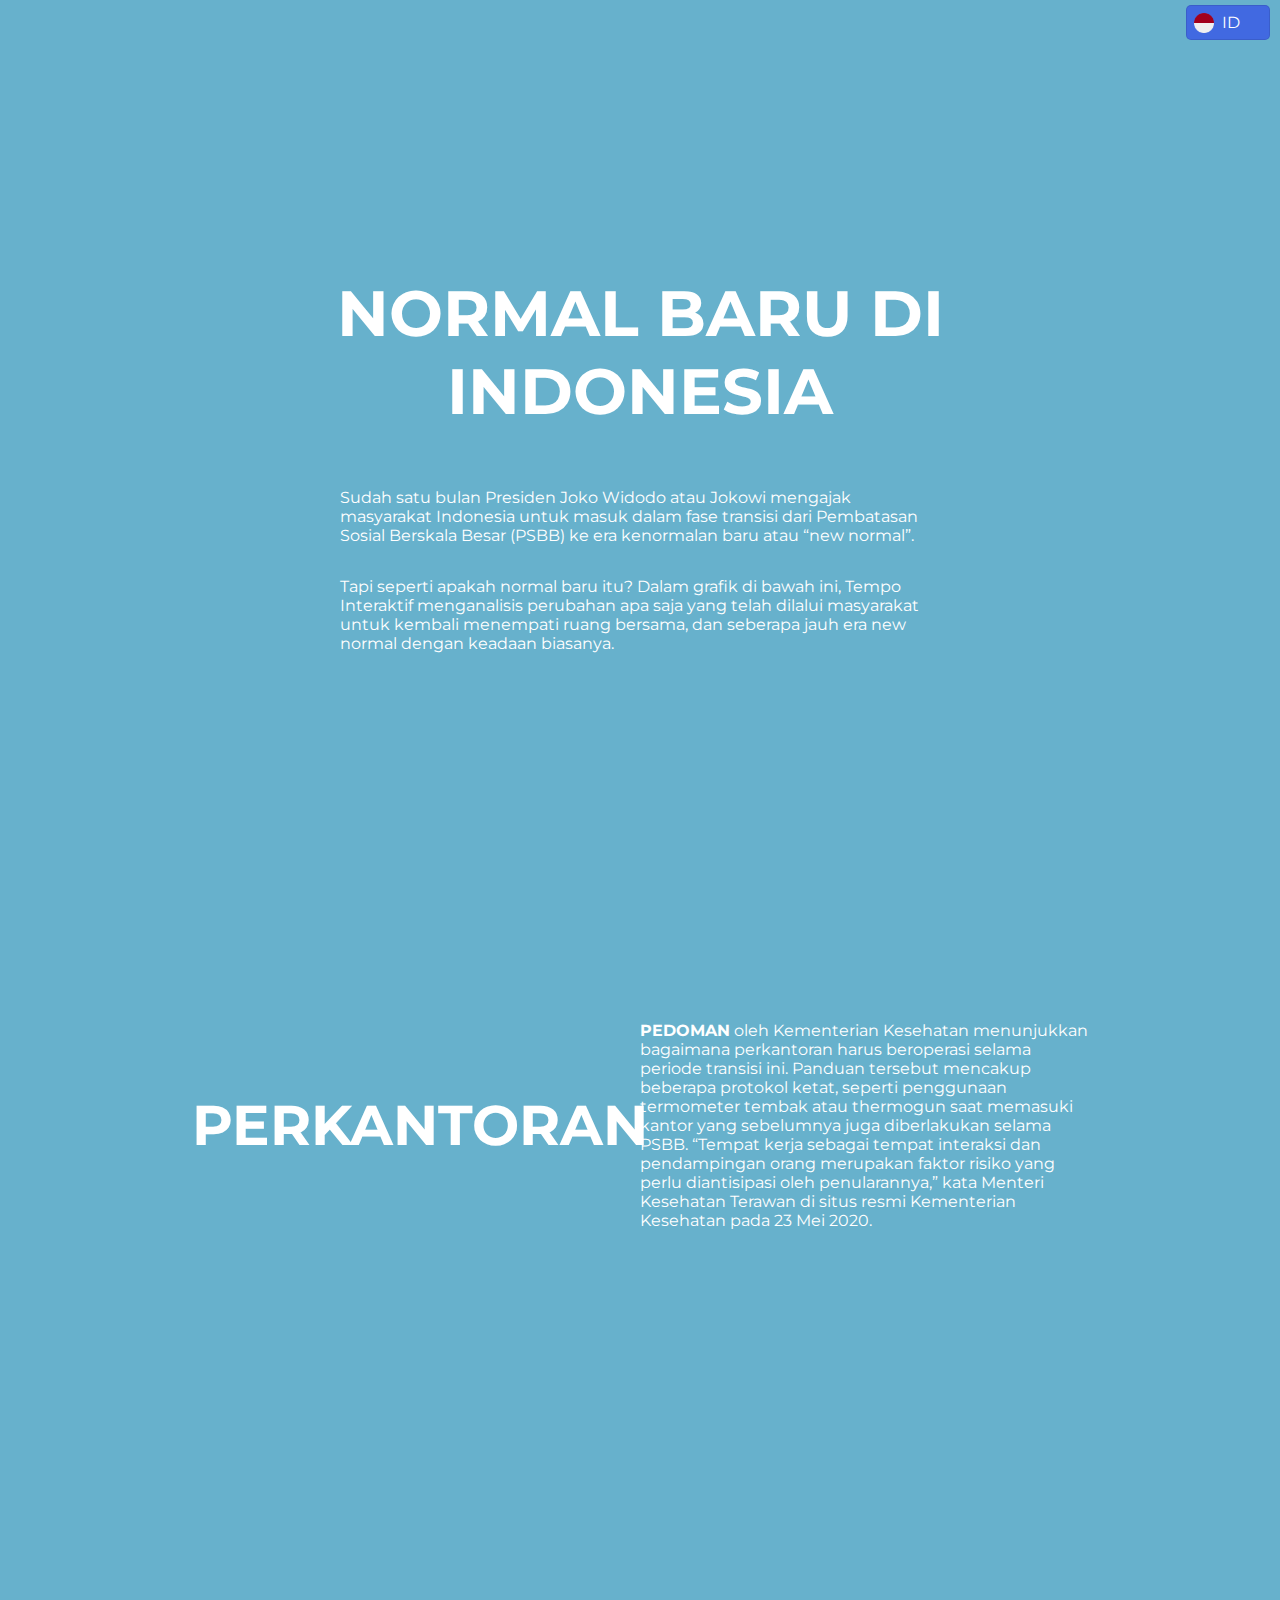
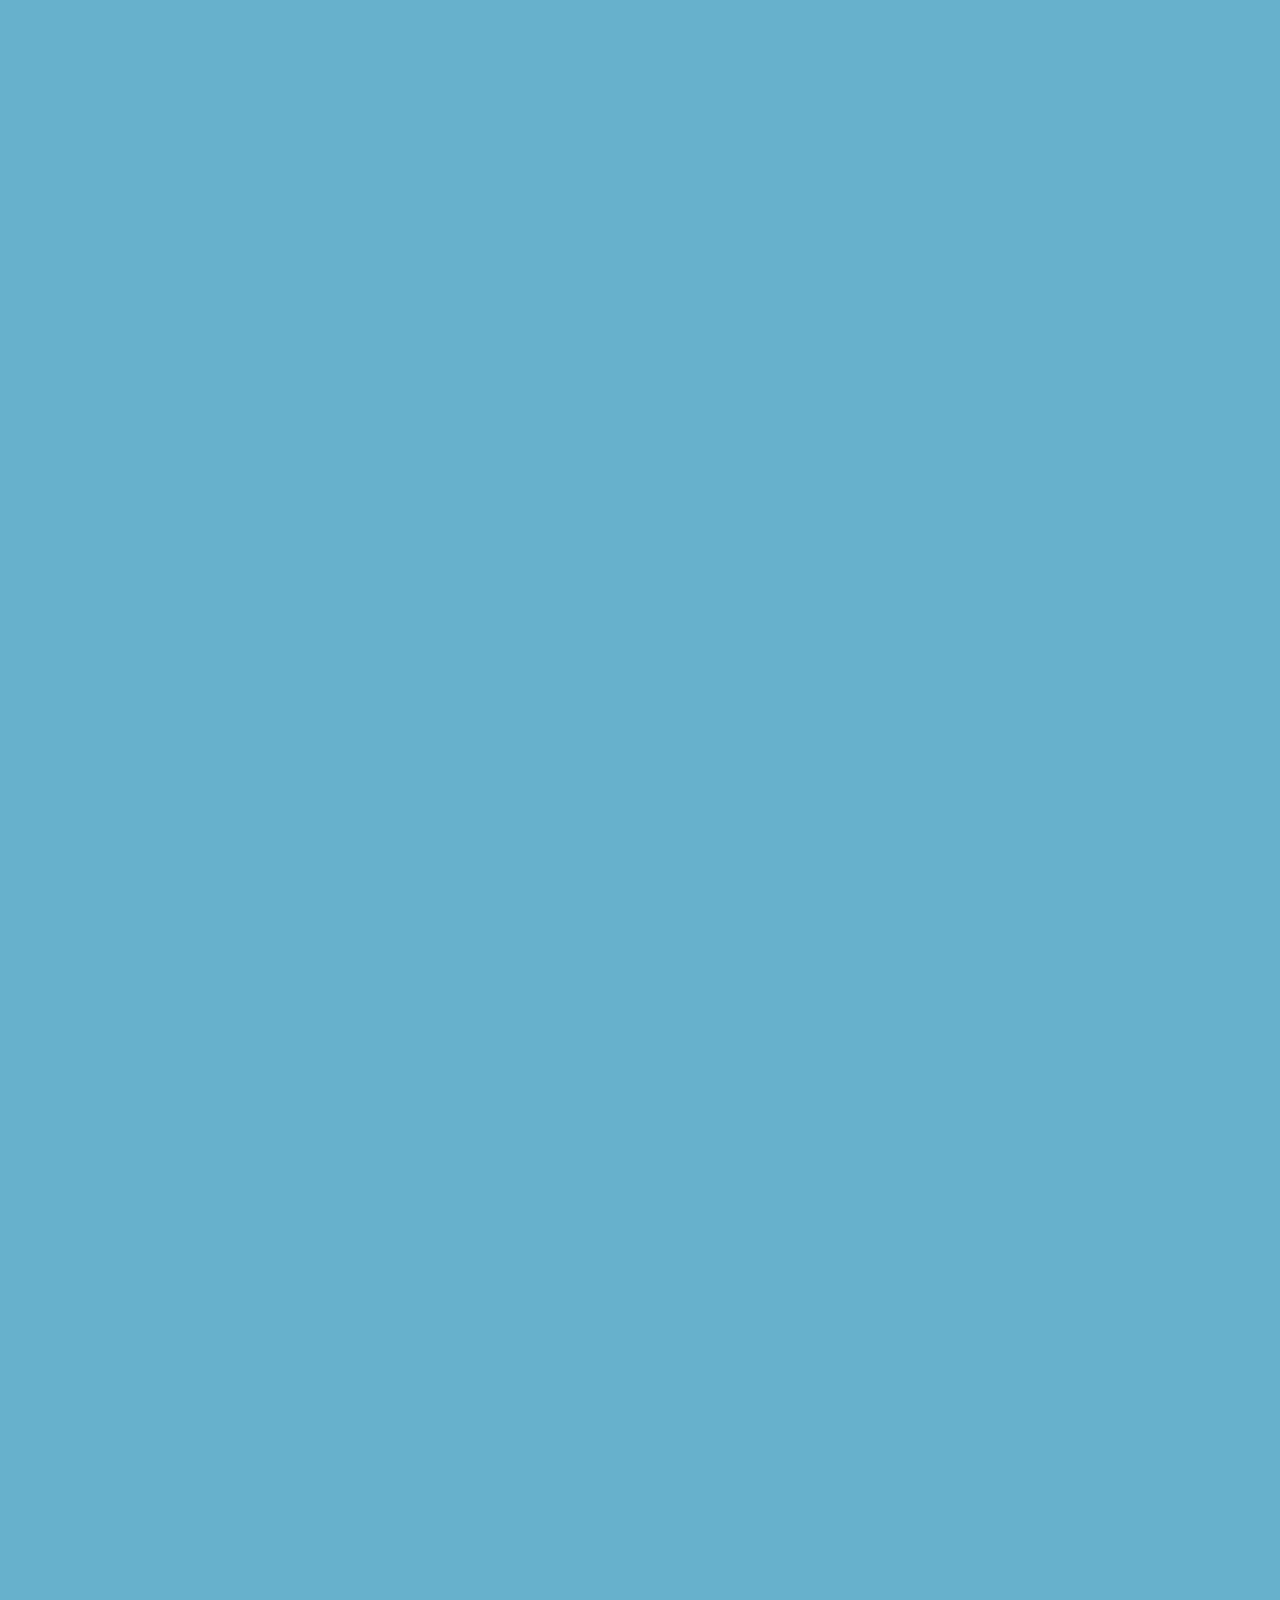
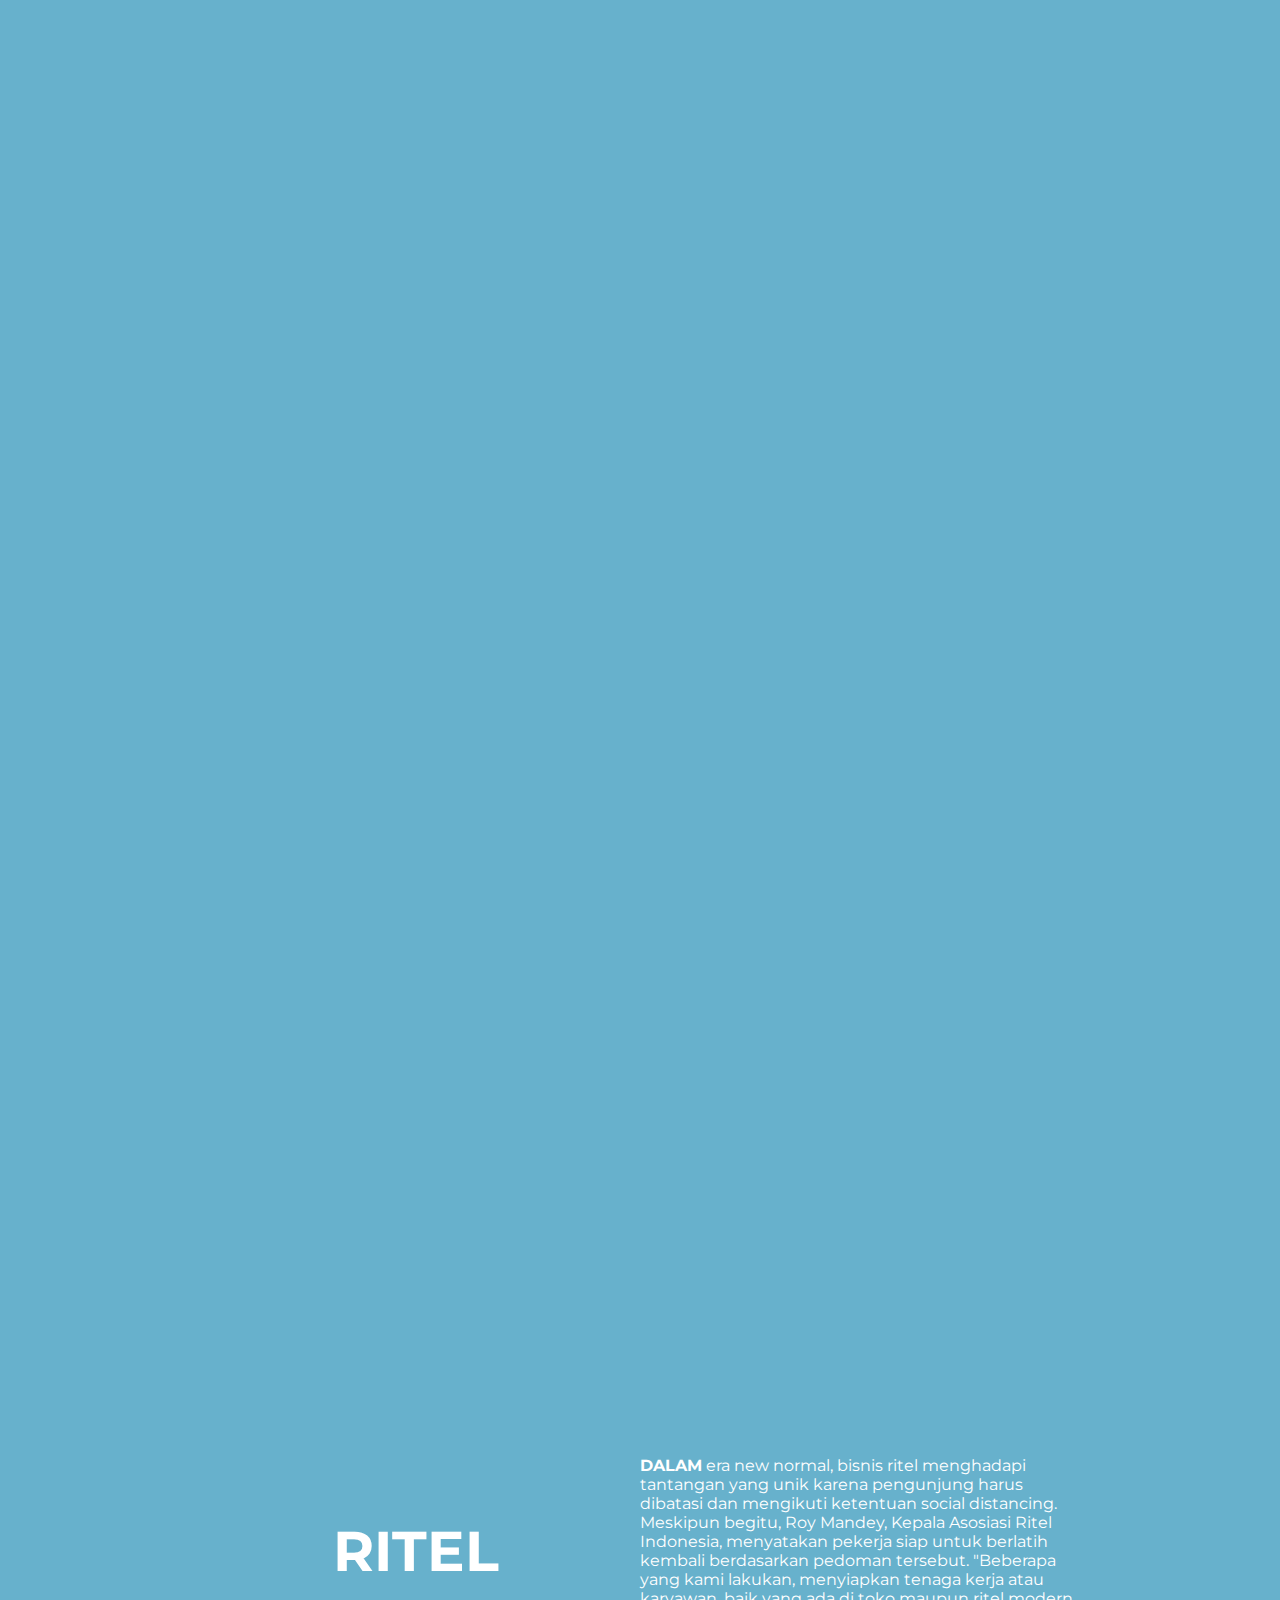
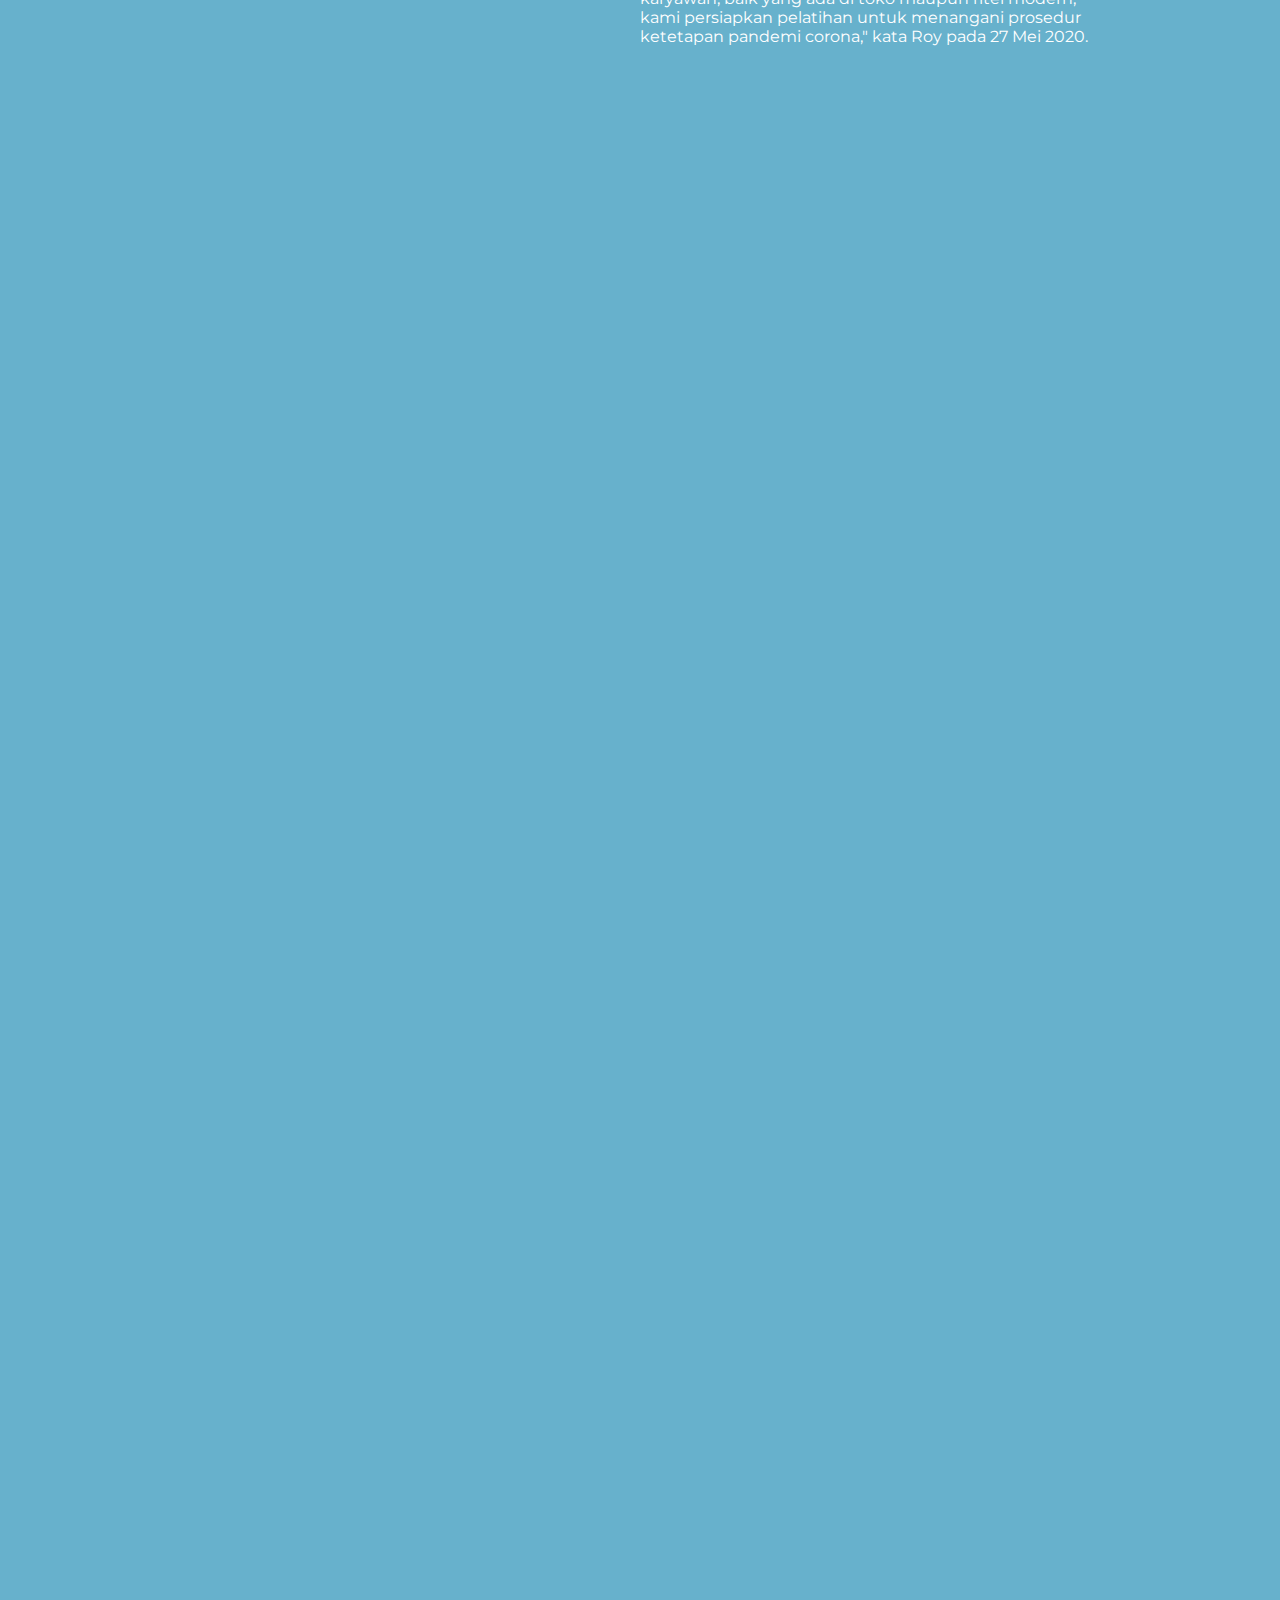
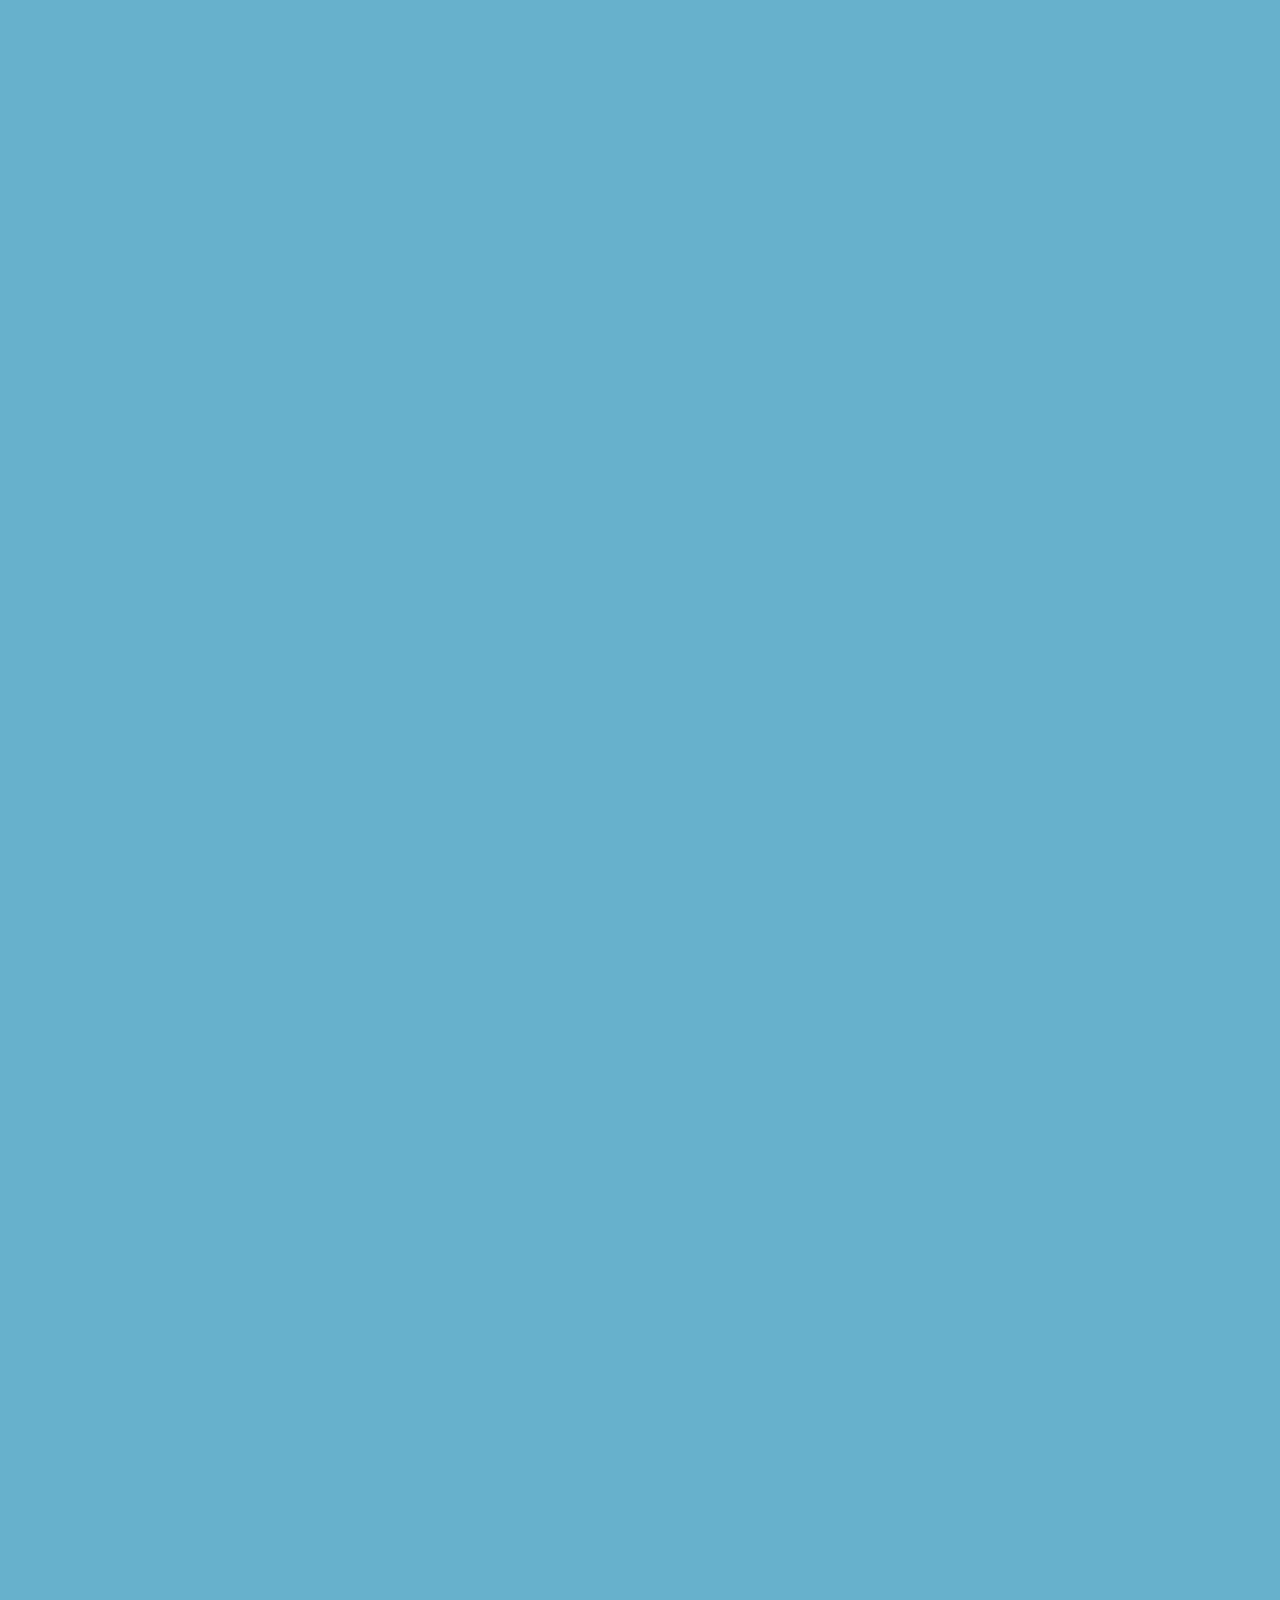
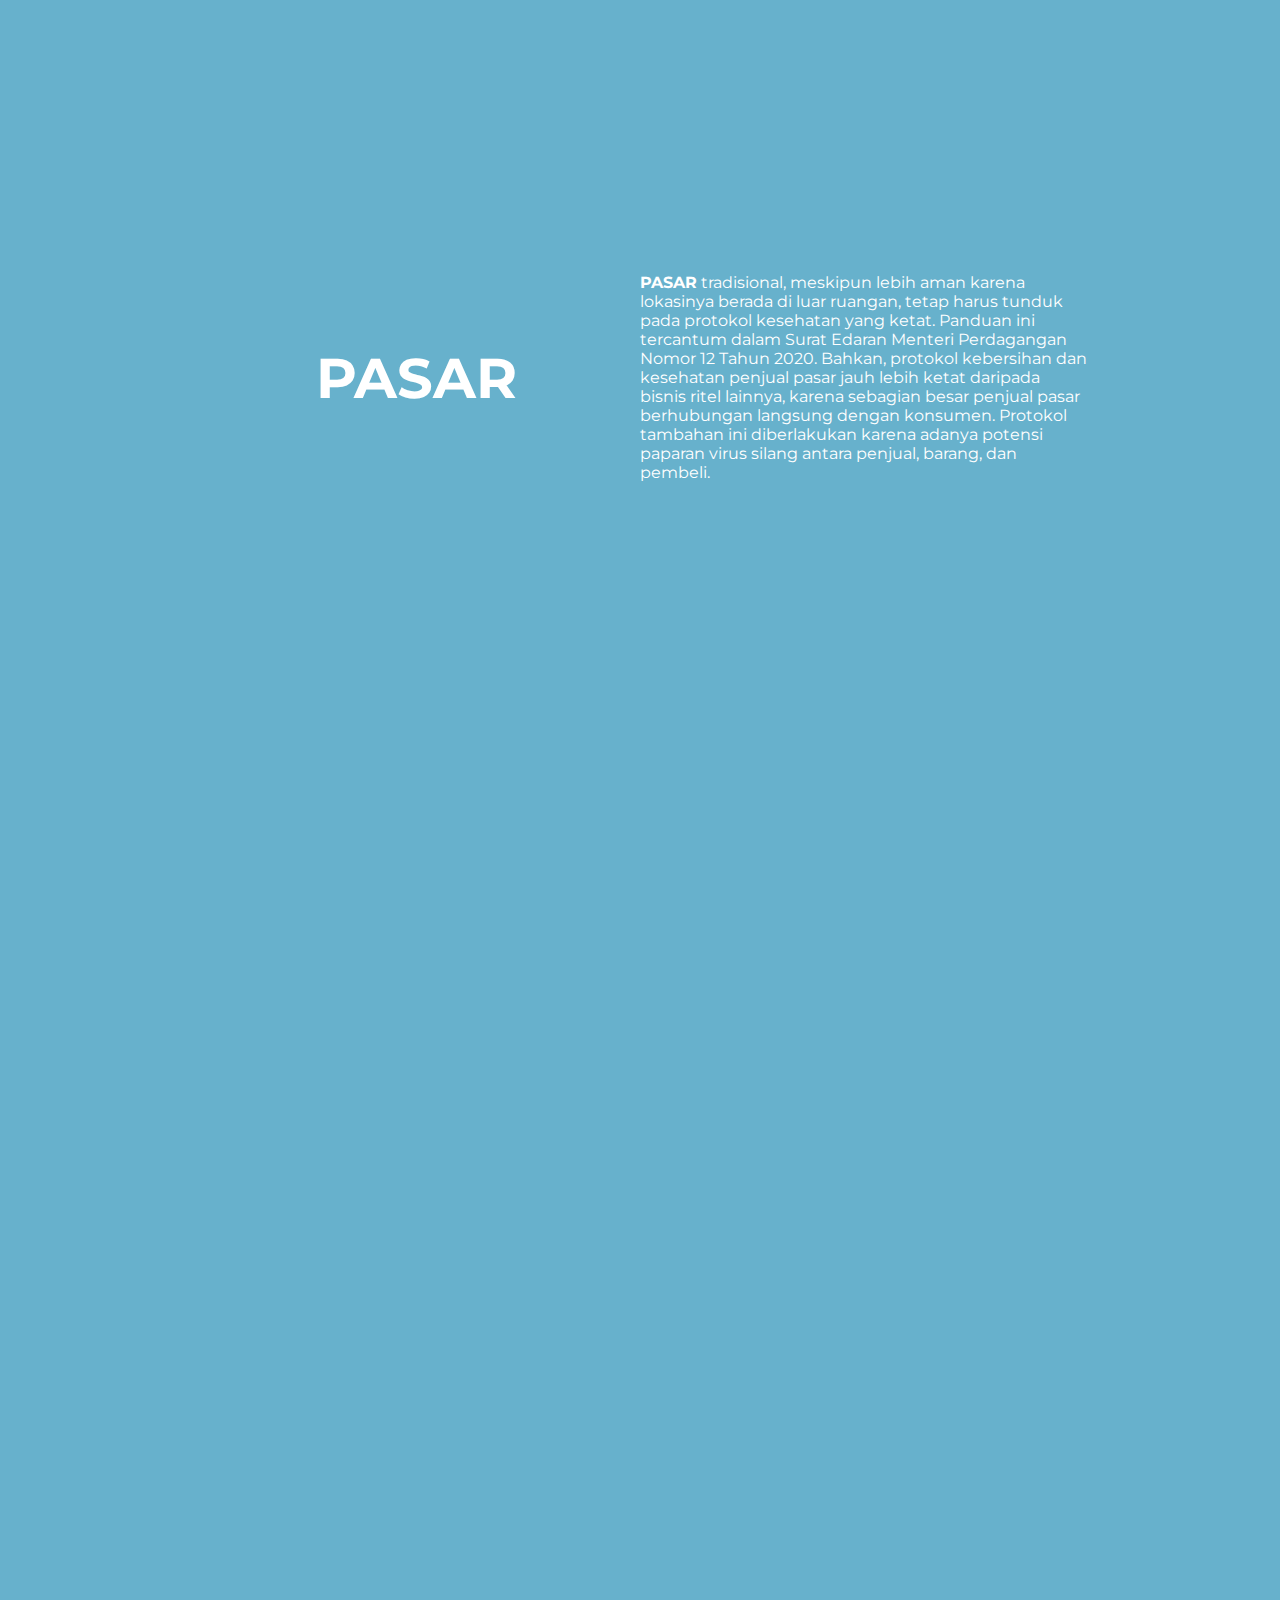
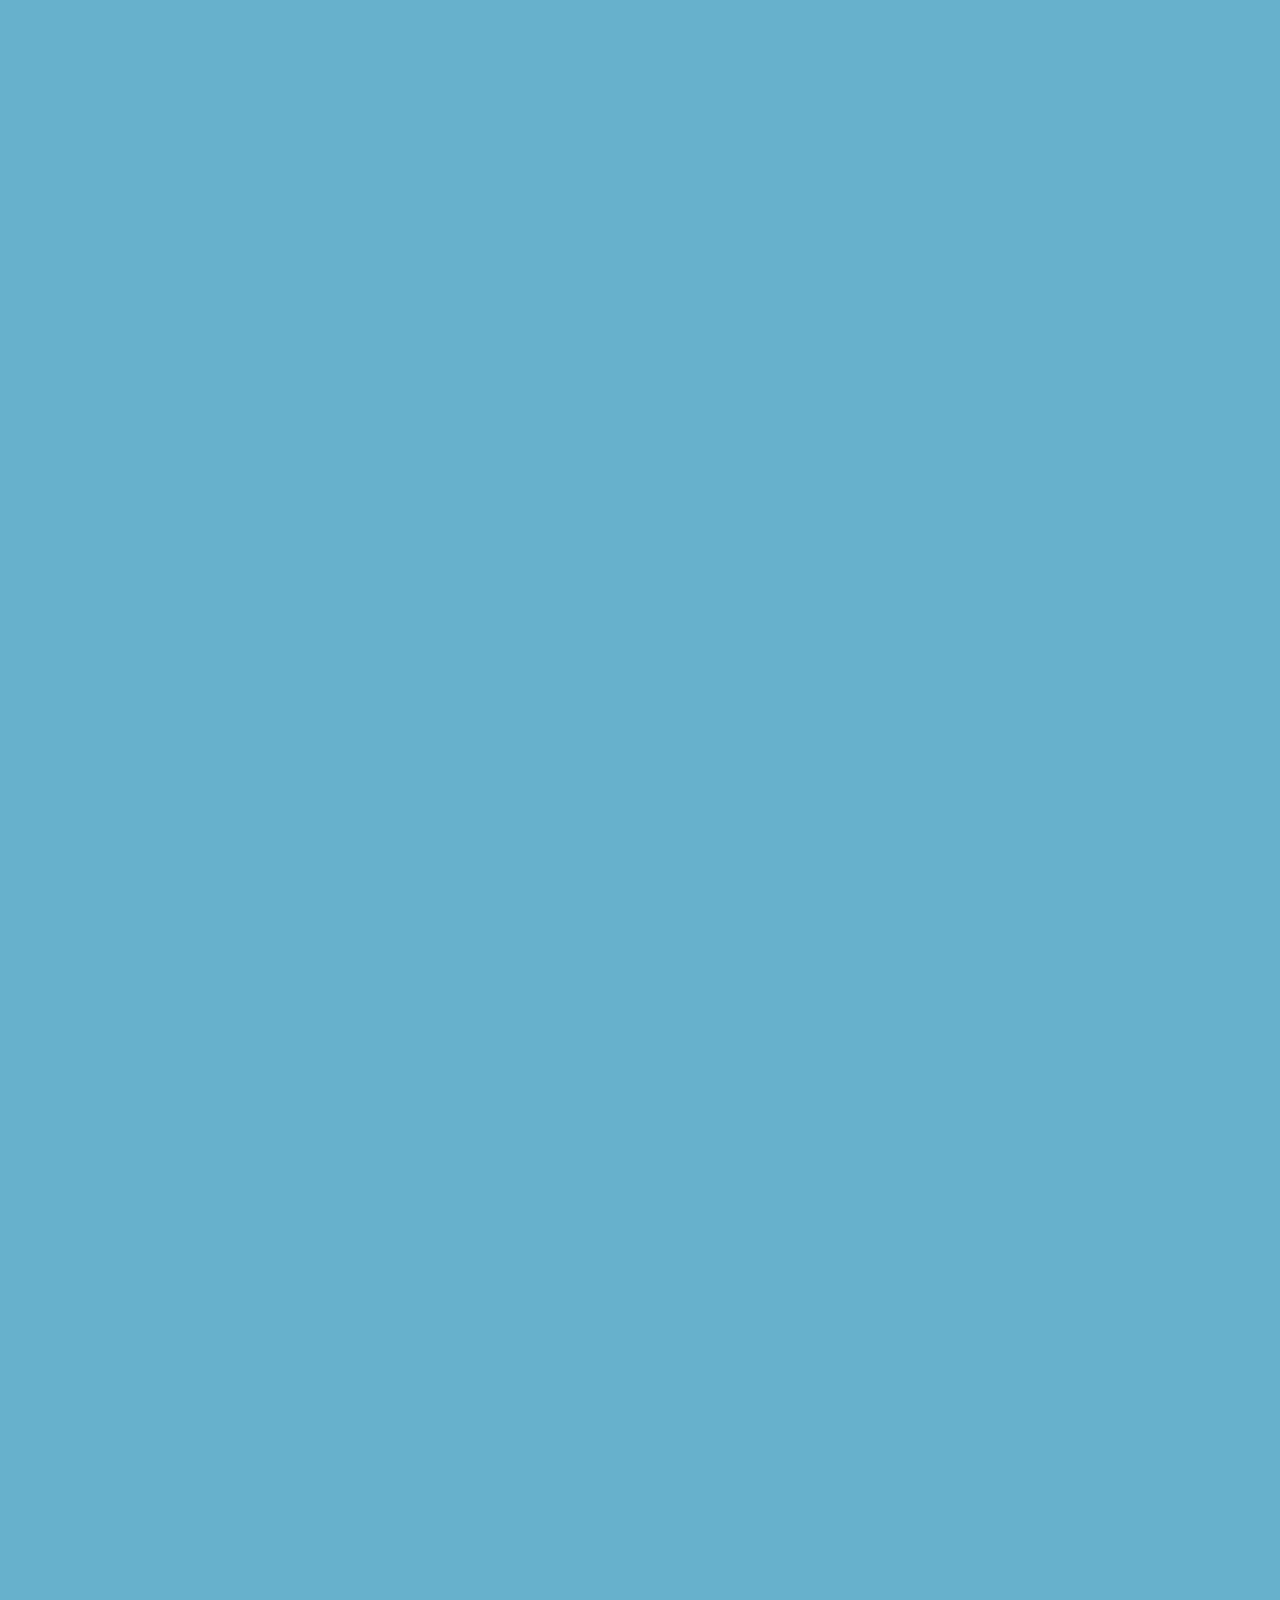
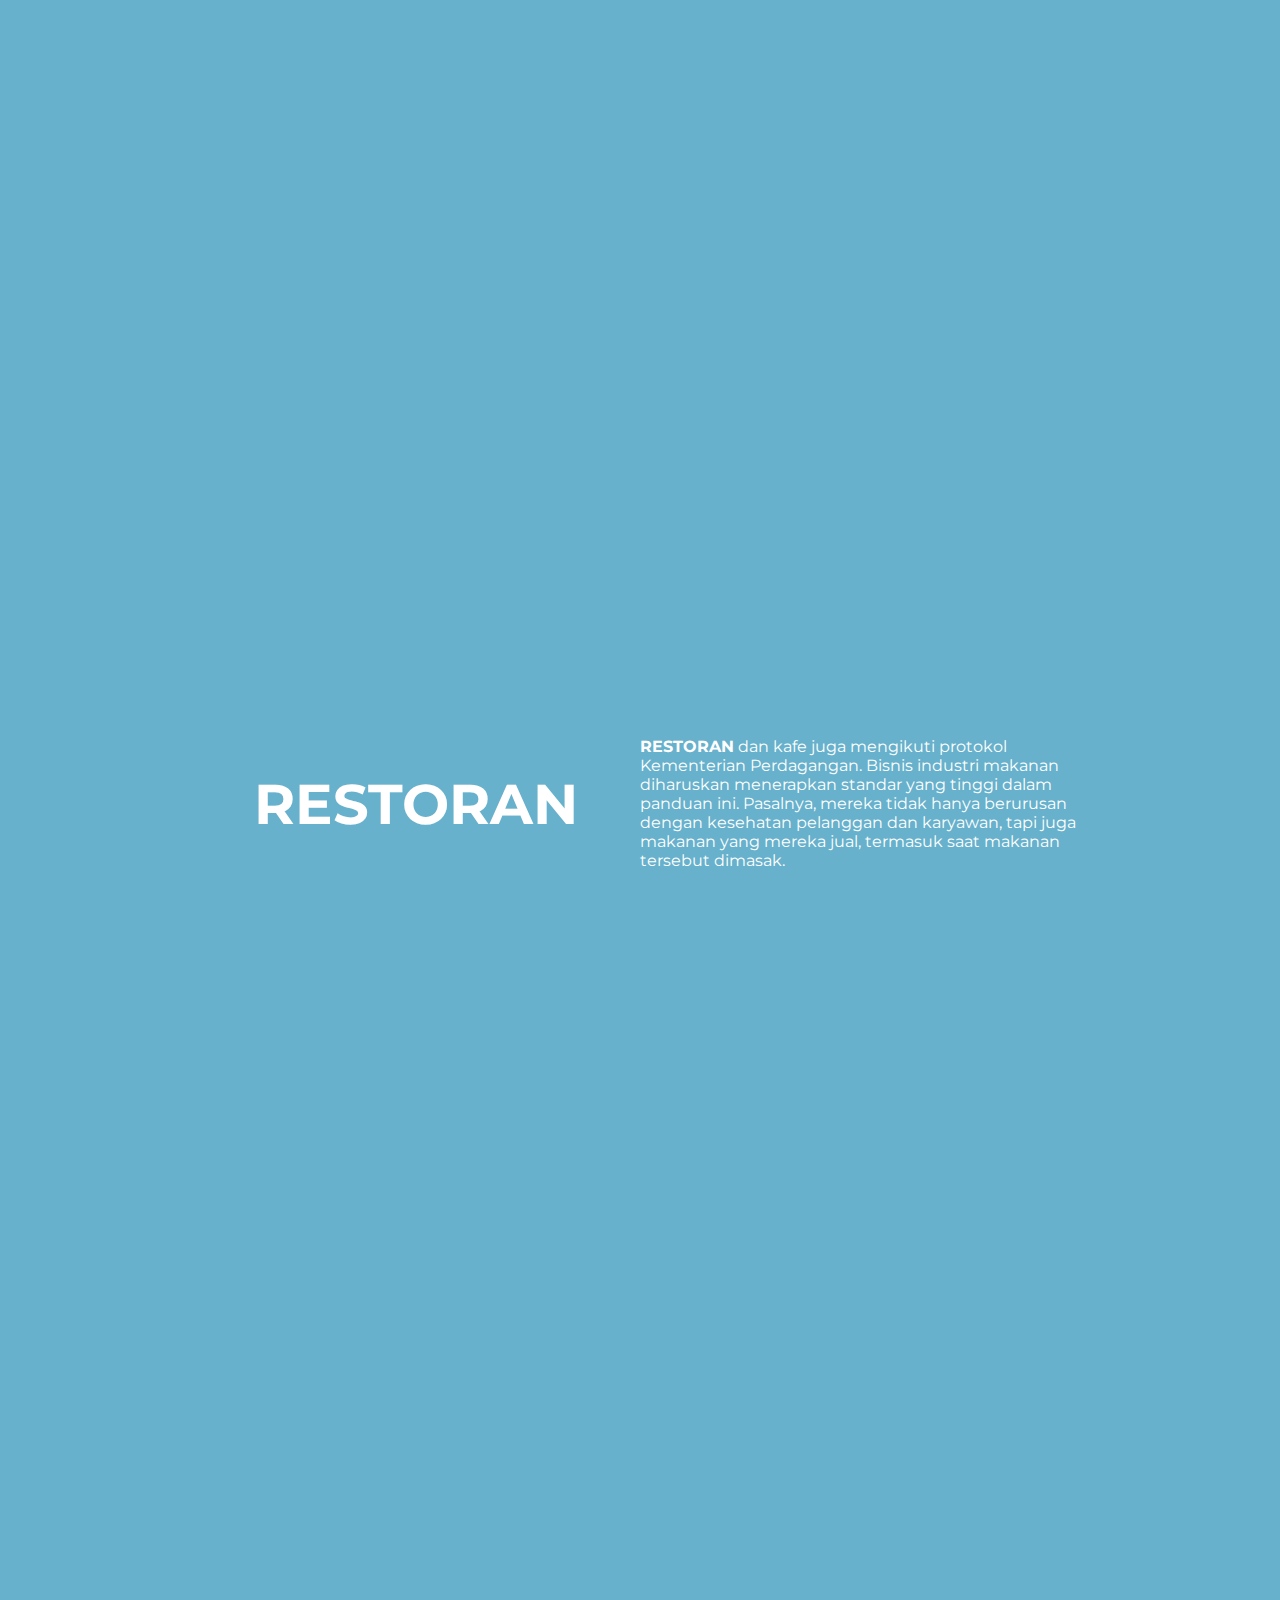
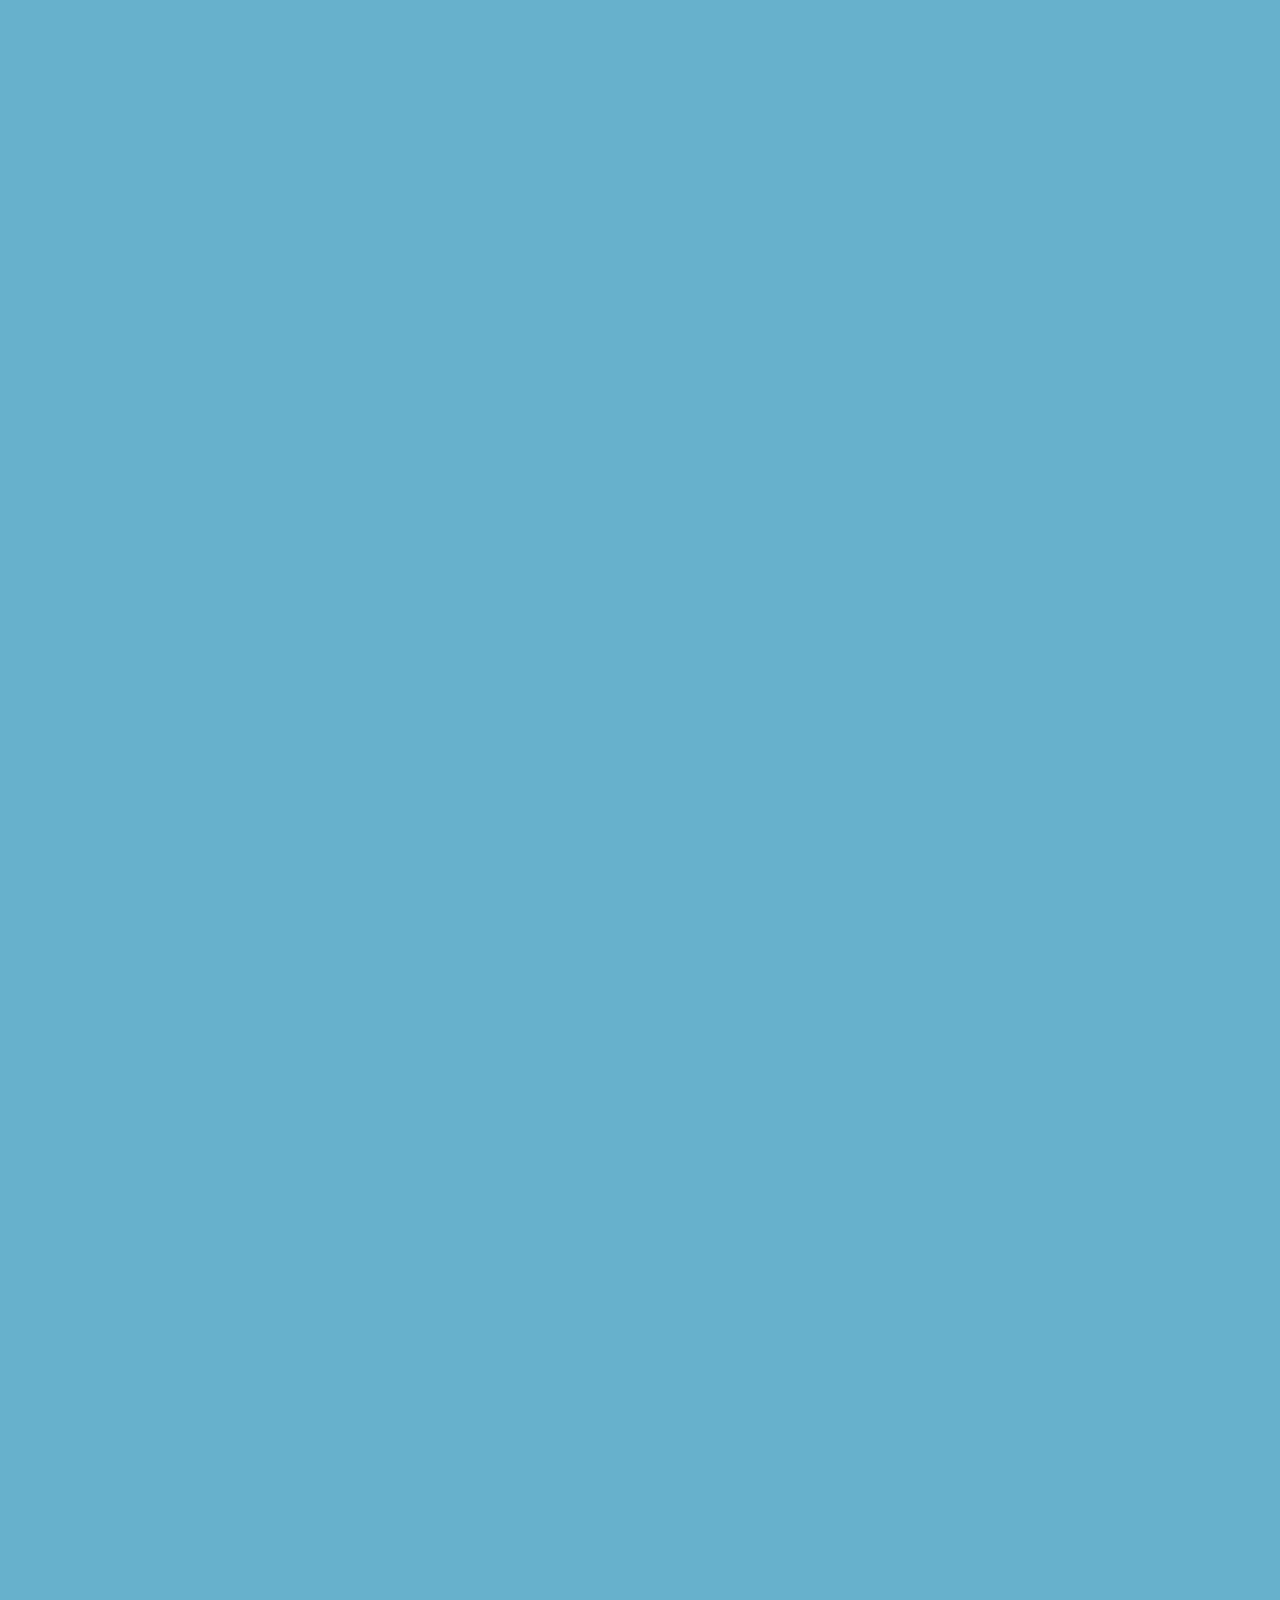
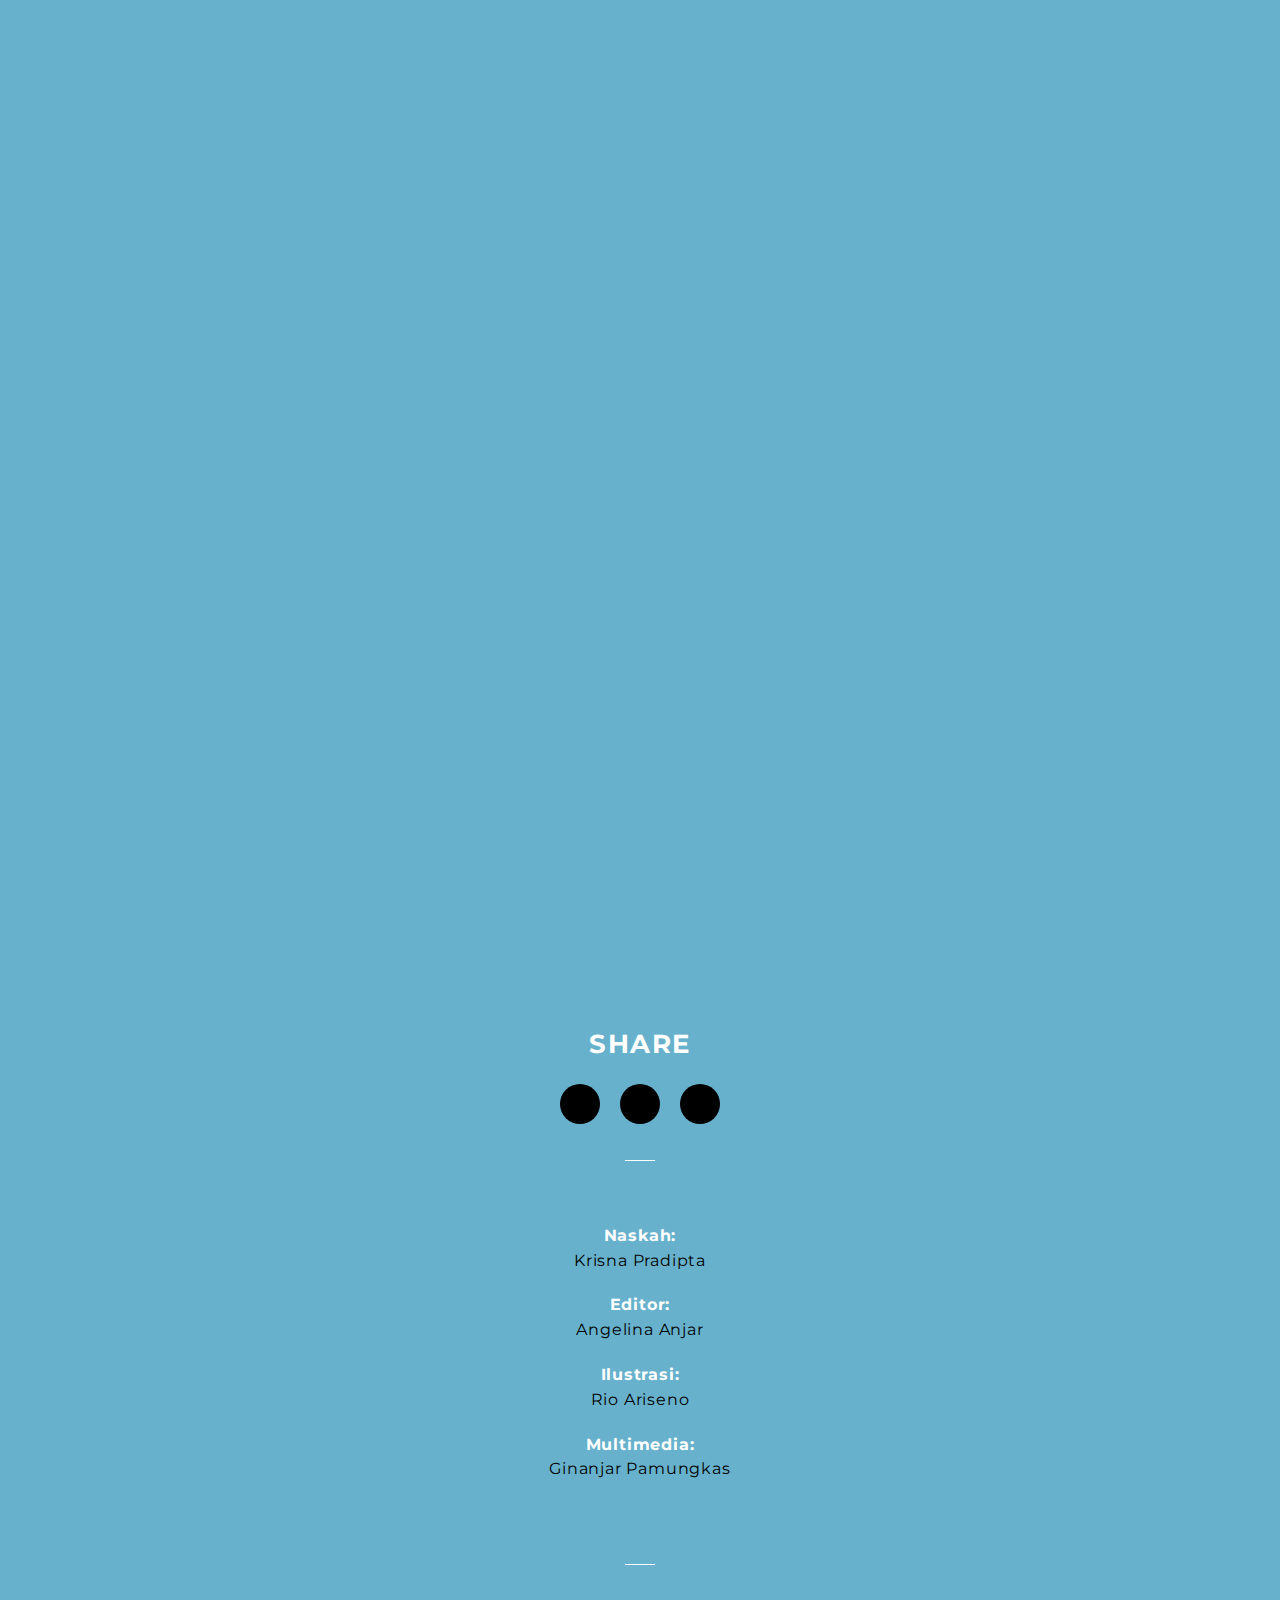
==== index.html @ 9ee1a6a3 "s" ====
<!DOCTYPE html>
<html lang="en">
<head>
    <meta charset="UTF-8">
    <meta name="viewport" content="width=device-width, initial-scale=1.0">
    <title>Perkantoran</title>
    <meta name="apple-mobile-web-app-capable" content="yes" />
    <meta name="apple-mobile-web-app-status-bar-style" content="black" />
    <meta name="language" content="id" />
    <meta name="title" content="Pedoman Periode Transisi"/>
    <meta name="description" content="Pedoman oleh Kementrian Kesehatan menunjukan bagaimana tempat penting harus beroperasi selama periode transisi ini. " />
    <meta http-equiv="pragma" content="no cache">
    <meta name="author" content="Tempo.co">
    <meta name="keywords" content="Corona, Virus Corona, coronavirus, COVID-19, penyakit jantung, penyakit liver, penyakit ginjal">
    <meta name="description" content="Pedoman Periode Transisi">
    <meta name="copyright" content="">
    <meta name="coverage" content="WorldWide">
    <meta name="creation date" content="2020-06-02">
    <meta name="rating" content="General">
    <meta name="robots" content="follow">
    <meta prperty="og:title" content="Pedoman Periode Transisi"/>
    <meta property="og:description" content="Pedoman oleh Kementrian Kesehatan menunjukan bagaimana tempat penting harus beroperasi selama periode transisi ini. " />
    <meta property="og:image" content="assets/images/thumbnail.png">
    <meta name="twitter:card" content="summary_large_image" />
    <meta name="twitter:title" content="Pedoman Periode Transisi" />
    <meta name="twitter:description" content="Pedoman oleh Kementrian Kesehatan menunjukan bagaimana tempat penting harus beroperasi selama periode transisi ini. " />
    <meta name="twitter:image:src" content="assets/images/thumbnail.png">
    <meta name="twitter:image:width" content="650" />
    <meta name="twitter:image:height" content="433" />
    <link rel="stylesheet" href="https://ginanjarpamungkas.github.io/font-awesome/font-awesome.css">
    <link rel="shortcut icon" href="favicon.ico" type="image/x-icon" >
    <link href="https://fonts.googleapis.com/css?family=Montserrat:100,200,300,400,500,600,700,800,900&display=swap" rel="stylesheet">
    <link rel="stylesheet" href="assets/css/main.css">
</head>
<body>
    <div class="main" id="top">
        <div class="intro">
            <h1>NORMAL BARU DI INDONESIA</h1>
            <p>Sudah satu bulan Presiden Joko Widodo atau Jokowi mengajak masyarakat Indonesia untuk masuk dalam fase transisi dari Pembatasan Sosial Berskala Besar (PSBB) ke era kenormalan baru atau “new normal”.</p>
            <p>Tapi seperti apakah normal baru itu? Dalam grafik di bawah ini, Tempo Interaktif menganalisis perubahan apa saja yang telah dilalui masyarakat untuk kembali menempati ruang bersama, dan seberapa jauh era new normal dengan keadaan biasanya.</p>
        </div>
        <div class="header" id="perkantoran">
            <h1>PERKANTORAN</h1>
            <p><b>PEDOMAN</b> oleh Kementerian Kesehatan menunjukkan bagaimana perkantoran harus beroperasi selama periode transisi ini. Panduan tersebut mencakup beberapa protokol ketat, seperti penggunaan termometer tembak atau thermogun saat memasuki kantor yang sebelumnya juga diberlakukan selama PSBB. “Tempat kerja sebagai tempat interaksi dan pendampingan orang merupakan faktor risiko yang perlu diantisipasi oleh penularannya,” kata Menteri Kesehatan Terawan di situs resmi Kementerian Kesehatan pada 23 Mei 2020.</p>
        </div>
        <div class="content">
            <div class="content-inner" id="kantor1">
                <div class="content-right hide" id="descRightKantor1">
                    <h3>AKSES</h3>
                    <p><b>Thermogun</b> harus digunakan di pintu masuk kantor untuk mendeteksi suhu tubuh karyawan sebelum berkontak dengan karyawan lain.</p>
                </div>
                <img class="hide img-right" id="imageKantor1" src="assets/images/kantor-1.png" alt="">
            </div>
            <div class="content-inner" id="kantor2">
                <div class="content-left hide" id="descLeftKantor2">
                    <h3>PEKERJA</h3>
                    <p><b>Kantor</b> harus meminimalisir jumlah pekerja dalam satu bangunan. Beberapa provinsi, seperti DKI Jakarta, hanya mengizinkan maksimal 50 persen karyawan yang masuk kantor secara fisik.</p>
                </div>
                <img class="hide" id="imageKantor2" src="assets/images/kantor-2.png" alt="">
            </div>
            <div class="content-inner" id="kantor3">
                <div class="content-right hide" id="descRightKantor3">
                    <h3>ALAT HIGIENIS</h3>
                    <p><b>Antiseptik</b> standar seperti sabun cuci tangan atau hand-sanitizer harus dipasang di lingkungan kantor.</p>
                </div>
                <img class="hide img-right" id="imageKantor3" src="assets/images/kantor-3.png" alt="">
            </div>
            <div class="content-inner" id="kantor4">
                <div class="content-left hide" id="descLeftKantor4">
                    <h3>RAPAT</h3>
                    <p><b>Rapat</b> harus diadakan secara virtual. Rapat yang diadakan secara tatap muka hanya boleh diikuti kurang dari 10 orang dan mengikuti ketentuan jaga jarak atau social distancing.</p>
                </div>
                <img class="hide" id="imageKantor4" src="assets/images/kantor-4.png" alt="">
            </div>
            <div class="content-inner" id="kantor5">
                <div class="content-right hide" id="descRightKantor5">
                    <h3>LIFT</h3>
                    <p><b>Lift</b> di kantor harus dibatasi kapasitasnya untuk menghindari kepadatan. Panduan khusus di lantai juga mesti disiapkan agar karyawan mengikuti protokol social distancing.</p>
                </div>
                <img class="hide img-right" id="imageKantor5" src="assets/images/kantor-5.png" alt="">
            </div>
        </div>
        <div class="header" id="ritel">
            <h1>RITEL</h1>
            <p><b>DALAM</b> era new normal, bisnis ritel menghadapi tantangan yang unik karena pengunjung harus dibatasi dan mengikuti ketentuan social distancing. Meskipun begitu, Roy Mandey, Kepala Asosiasi Ritel Indonesia, menyatakan pekerja siap untuk berlatih kembali berdasarkan pedoman tersebut. "Beberapa yang kami lakukan, menyiapkan tenaga kerja atau karyawan, baik yang ada di toko maupun ritel modern, kami persiapkan pelatihan untuk menangani prosedur ketetapan pandemi corona," kata Roy pada 27 Mei 2020.</p>
        </div>
        <div class="content">
            <div class="content-inner" id="ritel1">
                <div class="content-right hide" id="descRightRitel1">
                    <h3>AKSES</h3>
                    <p><b>Semua</b> akses ke mal dimulai dengan pengecekan suhu tubuh dengan thermogun. Pintu masuk juga harus dipisahkan dengan pintu keluar.</p>
                </div>
                <img class="hide img-right" id="imageRitel1" src="assets/images/ritel-1.png" alt="">
            </div>
            <div class="content-inner" id="ritel2">
                <div class="content-left hide" id="descLeftRitel2">
                    <h3>PELANGGAN</h3>
                    <p><b>Mal</b>Mal hanya diizinkan untuk menerima pengunjung sebanyak 35 persen dari kapasitas maksimum saat jam operasional.</p>
                </div>
                <img class="hide" id="imageRitel2" src="assets/images/ritel-2.png" alt="">
            </div>
            <div class="content-inner" id="ritel3">
                <div class="content-right hide" id="descRightRitel3">
                    <h3>TANDA JAGA JARAK</h3>
                    <p><b>Beberapa</b> titik kerumunan, seperti eskalator dan lift, diberi tanda untuk jaga jarak sesuai protokol social distancing. Beberapa mal bahkan menggunakan tombol-tombol tanpa kontak untuk menghindari kontak fisik dalam mengakses lift.</p>
                </div>
                <img class="hide img-right" id="imageRitel3" src="assets/images/ritel-3.png" alt="">
            </div>
            <div class="content-inner" id="ritel4">
                <div class="content-left hide" id="descLeftRitel4">
                    <h3>PEMBAYARAN</h3>
                    <p><b>Penyewa</b> mal didorong mengedepankan pembayaran secara cashless atau contactless daripada uang tunai.</p>
                </div>
                <img class="hide" id="imageRitel4" src="assets/images/ritel-4.png" alt="">
            </div>
            <div class="content-inner" id="ritel5">
                <div class="content-right hide" id="descRightRitel5">
                    <h3>PEMBERSIHAN</h3>
                    <p><b>Mal</b> diwajibkan melakukan desinfeksi rutin ke seluruh area mal.</p>
                </div>
                <img class="hide img-right" id="imageRitel5" src="assets/images/ritel-5.png" alt="">
            </div>
        </div>
        <div class="header" id="pasar">
            <h1>PASAR</h1>
            <p><b>PASAR</b> tradisional, meskipun lebih aman karena lokasinya berada di luar ruangan, tetap harus tunduk pada protokol kesehatan yang ketat. Panduan ini tercantum dalam Surat Edaran Menteri Perdagangan Nomor 12 Tahun 2020. Bahkan, protokol kebersihan dan kesehatan penjual pasar jauh lebih ketat daripada bisnis ritel lainnya, karena sebagian besar penjual pasar berhubungan langsung dengan konsumen. Protokol tambahan ini diberlakukan karena adanya potensi paparan virus silang antara penjual, barang, dan pembeli.</p>
        </div>
        <div class="content">
            <div class="content-inner" id="pasar1">
                <div class="content-right hide" id="descRightPasar1">
                    <h3>AKSES</h3>
                    <p><b>Sebelum</b> pasar dibuka, semua penjual diperiksa suhu tubuhnya dengan thermogun. Konsumen yang mengalami demam atau menunjukkan tanda-tanda penyakit akan ditolak untuk masuk.</p>
                </div>
                <img class="hide img-right" id="imagePasar1" src="assets/images/pasar-1.png" alt="">
            </div>
            <div class="content-inner" id="pasar2">
                <div class="content-left hide" id="descLeftPasar2">
                    <h3>KESEHATAN PEDAGANG</h3>
                    <p><b>Manajemen</b> pasar memastikan pedagang dalam keadaan sehat. Rapid test dan tes polymerase chain reaction (PCR) harus diberikan oleh pemerintah provinsi kepada pedagang secara reguler. Pedagang juga mengenakan alat pelindung seperti faceshield, masker, dan sarung tangan saat bekerja.</p>
                </div>
                <img class="hide" id="imagePasar2" src="assets/images/pasar-2.png" alt="">
            </div>
            <div class="content-inner" id="pasar3">
                <div class="content-right hide" id="descRightPasar3">
                    <h3>JAGA JARAK</h3>
                    <p><b>Pedagang</b> menjaga jarak satu sama lain minimal 2 meter. Untuk mencegah kepadatan pasar, pedagang juga mesti datang secara bergiliran.</p>
                </div>
                <img class="hide img-right" id="imagePasar3" src="assets/images/pasar-3.png" alt="">
            </div>
            <div class="content-inner" id="pasar4">
                <div class="content-left hide" id="descLeftPasar4">
                    <h3>KONSUMEN</h3>
                    <p><b>Pasar</b> hanya diperbolehkan untuk menerima pengunjung sebanyak 30 persen dari kapasitas maksimum saat jam operasional. Kerumunan di dalam pasar juga harus dihindari, khususnya di pintu masuk dan keluar.</p>
                </div>
                <img class="hide" id="imagePasar4" src="assets/images/pasar-4.png" alt="">
            </div>
            <div class="content-inner" id="pasar5">
                <div class="content-right hide" id="descRightPasar5">
                    <h3>KEBERSIHAN</h3>
                    <p><b>Kebersihan</b> pasar diterapkan dengan standar yang jauh lebih tinggi daripada sebelumnya. Manajemen pasar didorong untuk membuat penjual lebih memperhatikan pengelolaan limbah mereka, di samping ruang publik lainnya di dalam pasar.</p>
                </div>
                <img class="hide img-right" id="imagePasar5" src="assets/images/pasar-5.png" alt="">
            </div>
        </div>
        <div class="header" id="restoran">
            <h1>RESTORAN</h1>
            <p><b>RESTORAN</b> dan kafe juga mengikuti protokol Kementerian Perdagangan. Bisnis industri makanan diharuskan menerapkan standar yang tinggi dalam panduan ini. Pasalnya, mereka tidak hanya berurusan dengan kesehatan pelanggan dan karyawan, tapi juga makanan yang mereka jual, termasuk saat makanan tersebut dimasak.</p>
        </div>
        <div class="content">
            <div class="content-inner" id="restoran2">
                <div class="content-left hide" id="descLeftRestoran2">
                    <h3>STAF</h3>
                    <p><b>Staf </b>restoran menjalani rapid test dan tes PCR secara bergilir. Tes-tes ini diberikan oleh manajemen restoran sebelum restoran dibuka. Staf juga mengenakan alat pelindung seperti face shield, masker, dan sarung tangan saat bekerja.</p>
                </div>
                <img class="hide" id="imageRestoran2" src="assets/images/restoran-2.png" alt="">
            </div>
            <div class="content-inner" id="restoran3">
                <div class="content-right hide" id="descRightRestoran3">
                    <h3>UNTUK DIBAWA PULANG</h3>
                    <p><b>Makanan</b> yang dipesan untuk dibawa pulang disertai dengan informasi mengenai suhu tubuh serta nama karyawan yang memasak makanan tersebut. Informasi ini digunakan untuk penelusuran kontak atau contact tracing jika konsumen terjangkit Covid-19 dari karyawan tersebut.</p>
                </div>
                <img class="hide img-right" id="imageRestoran3" src="assets/images/restoran-3.png" alt="">
            </div>
            <div class="content-inner" id="restoran4">
                <div class="content-left hide" id="descLeftRestoran4">
                    <h3>MAKAN DI TEMPAT</h3>
                    <p><b>Makan</b> di restoran diperbolehkan dengan jumlah pengunjung maksimal 50 persen dari kapasitas dengan jarak antar meja sejauh 1,5 meter. Pengunjung juga mesti menggunakan masker. Beberapa restoran dengan kapasitas meja terbatas bahkan menambahkan kaca untuk memisahkan pelanggan satu dengan yang lainnya.</p>
                </div>
                <img class="hide" id="imageRestoran4" src="assets/images/restoran-4.png" alt="">
            </div>
            <div class="content-inner" id="restoran5">
                <div class="content-right hide" id="descRightRestoran5">
                    <h3>MENU</h3>
                    <p><b>Beberapa</b> restoran menggunakan menu digital yang bisa diunduh ke ponsel pelanggan ketika memesan untuk mengurangi penggunaan menu fisik.</p>
                </div>
                <img class="hide img-right" id="imageRestoran5" src="assets/images/restoran-5.png" alt="">
            </div>
            <div class="content-inner" id="restoran6">
                <div class="content-left hide" id="descLeftRestoran6">
                    <h3>PEMBAYARAN</h3>
                    <p><b>Jarak</b> bagi pelanggan untuk melakukan pembayaran di kasir minimal 1,5 meter. Pembayaran juga dilakukan tanpa kontak, seperti menggunakan kartu debit, kartu kredit, atau dompet elektronik.</p>
                </div>
                <img class="hide" id="imageRestoran6" src="assets/images/restoran-6.png" alt="">
            </div>
        </div>
    </div>
    <footer id="end">
        <section class="social-media">
            <div class="container">
                <h4>Share</h4>
                <ul class="flat" id="footer">
                    <li class="facebook">
                        <a class="bullet" target="_blank" href="http://www.facebook.com/sharer/sharer.php?u=https://tempo.co">
                            <i class="fa fa-facebook"></i>
                        </a>
                    </li>
                    <li class="twitter">
                        <a class="bullet" target="_blank" href="https://twitter.com/intent/tweet?text=Tempo.co - Berita Terbaru&amp;url=https://tempo.co">
                            <i class="fa fa-twitter"></i>
                        </a>
                    </li>
                    <li class="whatsapp">
                        <a class="bullet" target="_blank" href="whatsapp://send?text=Tempo.co - Berita Terbaru https://tempo.co" data-action="share/whatsapp/share">
                            <i class="fa fa-whatsapp"></i>
                        </a>
                    </li>
                </ul>
            </div>
        </section>
        <section class="credit">
            <div class="line-area">
                <span class="line"></span>
            </div>
            <div class="container">
                <ul class="flat detail">
                    <li>
                        <p>
                            <i>Naskah:</i> Krisna Pradipta
                        </p>
                    </li>
                    <li>
                        <p>
                            <i>Editor:</i> Angelina Anjar
                        </p>
                    </li>
                    <li>
                        <p>
                            <i>Ilustrasi:</i> Rio Ariseno
                        </p>
                    </li>
                    <li>
                        <p>
                            <i>Multimedia:</i> Ginanjar Pamungkas
                        </p>
                    </li>
                </ul>
            </div>
        </section>
        <section class="related-article">
            <div class="line-area">
                <span class="line"></span>
            </div>
            <div class="line-area">
                <span class="line "></span>
            </div>
            <div class="container">
                <h4>Artikel Sebelumnya</h4>
                <div class="row">
                    <div class="col-sm-6">
                        <div class="content-article">
                            <a href="https://interaktif.tempo.co/proyek/psbb-dalam-data/index.html?lg=id" target="_blank" class="link-to"><div class="cover-article next" style="background-image: url('https://interaktif.tempo.co/photos/1/cover-data-corona.jpg');"></div></a>
                            <h6>
                                <a href="https://interaktif.tempo.co/proyek/psbb-dalam-data/index.html?lg=id" target="_blank" class="link-to">
                                    <strong>Pembatasan Sosial Setengah Hati</strong>
                                </a>
                            </h6>
                        </div>
                    </div>
                    <div class="col-sm-6">
                        <div class="content-article">
                            <a href="https://interaktif.tempo.co/proyek/akhir-kasus-novel-baswedan/index.html" target="_blank" class="link-to"><div class="cover-article next " style="background-image: url('https://interaktif.tempo.co/photos/1/cover-akhir-kasus-novel-baswedan.jpg');"></div></a>
                            <h6>
                                <a href="https://interaktif.tempo.co/proyek/akhir-kasus-novel-baswedan/index.html" target="_blank" class="link-to">
                                    <strong>Akhir Kasus Novel Baswedan</strong>
                                </a>
                            </h6>
                        </div>
                    </div>
                </div>
                <h6 class="backto-box ">
                    <a href="https://interaktif.tempo.co">Interaktif.tempo.co</a>
                </h6>
                <a href="#top" class="mouse-scroll back-top is-scroll ">
                    <i class="icon-arrow"></i>
                    <strong>Back to top</strong>
                </a>
            </div>
        </section>
    </footer>
    <div class="language">
        <div id="id-country" class="country">
            <a id="id-country-dropdown" onclick="dropdown(this)" data-id='0'><img src="assets/images/id.png" alt="id">&nbsp;&nbsp;ID&nbsp;&nbsp;<i class="fa fa-angle-down"></i></a>
        </div>
        <div id="en-country" class="country">
            <a id="en-country-dropdown" onclick="dropdown(this)" data-id='0'><img src="assets/images/en.png" alt="en">&nbsp;&nbsp;EN&nbsp;&nbsp;<i class="fa fa-angle-down"></i></a>
        </div>
        <div class="dropdown">
            <a id="country" onclick="changeLanguage(this)" data-id="id"><img src="assets/images/id.png" alt="id">&nbsp;&nbsp;ID</a>
            <a id="country" onclick="changeLanguage(this)" data-id="en"><img src="assets/images/en.png" alt="en">&nbsp;&nbsp;EN</a>
        </div>
    </div>
    <div class="side-menu hide-right">
        <div class="menu-container">
            <ul class="menu">
                <li>
                    <a class="btn-menu active" href="#perkantoran" id="btn-perkantoran">
                        <svg id="Layer_5" enable-background="new 0 0 64 64" viewBox="0 0 64 64" xmlns="http://www.w3.org/2000/svg"><g><path class="btn-line" d="m41 51h2v8h-2z"/><path class="btn-line" d="m45 51h2v8h-2z"/><path class="btn-line" d="m55 35.99v-20.99h-2v-10.181l-2 .333v-2.152h-2v2.486l-2 .333v-4.819h-2v5.153l-2 .333v-3.486h-2v3.819l-2 .333v7.848h-2v10h-8v-14h-4v-6h-2v-4h-10v4h-2v6h-4v18.685c-2.072.989-3.581 2.962-3.92 5.315h-2.08v28h62v-28.153zm-14-27.143 10-1.667v7.82h-10zm-2 8.153h14v19.276l-6 .857v5.201l-3-4-3 4v-17.334h-2zm0 12h-14v-2h14zm0 20h10v12h-10zm1-2 4-5.333 4 5.333zm-25-44h6v2h-6zm-2 4h10v4h-10zm-4 6h18v12h-4v4.685c-.911-.434-1.926-.685-3-.685h-10c-.34 0-.672.033-1 .08zm1 18h10c2.414 0 4.434 1.721 4.899 4h-19.798c.465-2.279 2.485-4 4.899-4zm17 6v2h-24v-2zm-4 18h-4v-4h4zm-6 0h-4v-4h4zm0 2v4h-4v-4zm2 0h4v4h-4zm4-8h-4v-4h4zm-6 0h-4v-4h4zm-6 0h-4v-4h4zm-4 2h4v4h-4zm0 6h4v4h-4zm18 4v-18h-20v18h-2v-20h24v20zm1.92-26c-.216-1.502-.906-2.853-1.92-3.889v-.111h14v14l-2 2.667v13.333h-8v-26zm34.08 26h-10v-13.333l-2-2.667v-6.133l12-1.714z"/><path class="btn-line" d="m31 33h2v2h-2z"/><path class="btn-line" d="m31 57h2v2h-2z"/><path class="btn-line" d="m31 37h2v2h-2z"/><path class="btn-line" d="m31 53h2v2h-2z"/><path class="btn-line" d="m31 45h2v2h-2z"/><path class="btn-line" d="m31 41h2v2h-2z"/><path class="btn-line" d="m31 49h2v2h-2z"/><path class="btn-line" d="m35 41h2v2h-2z"/><path class="btn-line" d="m35 37h2v2h-2z"/><path class="btn-line" d="m35 33h2v2h-2z"/><path class="btn-line" d="m57 57h2v2h-2z"/><path class="btn-line" d="m57 49h2v2h-2z"/><path class="btn-line" d="m57 53h2v2h-2z"/><path class="btn-line" d="m57 45h2v2h-2z"/><path class="btn-line" d="m57 41h2v2h-2z"/><path class="btn-line" d="m53 53h2v2h-2z"/><path class="btn-line" d="m53 41h2v2h-2z"/><path class="btn-line" d="m53 49h2v2h-2z"/><path class="btn-line" d="m53 57h2v2h-2z"/><path class="btn-line" d="m53 45h2v2h-2z"/><path class="btn-line" d="m23 15h2v2h-2z"/><path class="btn-line" d="m19 15h2v2h-2z"/><path class="btn-line" d="m11 15h2v2h-2z"/><path class="btn-line" d="m15 15h2v2h-2z"/><path class="btn-line" d="m15 19h2v2h-2z"/><path class="btn-line" d="m23 19h2v2h-2z"/><path class="btn-line" d="m11 19h2v2h-2z"/><path class="btn-line" d="m19 19h2v2h-2z"/><path class="btn-line" d="m11 23h2v2h-2z"/><path class="btn-line" d="m15 23h2v2h-2z"/><path class="btn-line" d="m19 23h2v2h-2z"/><path class="btn-line" d="m49 19h2v2h-2z"/><path class="btn-line" d="m45 19h2v2h-2z"/><path class="btn-line" d="m41 19h2v2h-2z"/><path class="btn-line" d="m49 23h2v2h-2z"/><path class="btn-line" d="m41 23h2v2h-2z"/><path class="btn-line" d="m45 23h2v2h-2z"/><path class="btn-line" d="m45 35h2v2h-2z"/><path class="btn-line" d="m45 31h2v2h-2z"/><path class="btn-line" d="m45 27h2v2h-2z"/><path class="btn-line" d="m49 31h2v2h-2z"/><path class="btn-line" d="m49 27h2v2h-2z"/></g></svg>
                        PERKANTORAN
                    </a>
                </li>
                <li>
                    <a class="btn-menu" href="#ritel" id="btn-ritel">
                        <svg id="Layer_3" enable-background="new 0 0 64 64" viewBox="0 0 64 64" xmlns="http://www.w3.org/2000/svg"><path class="btn-line" d="m62 57h-1v-55c0-.552-.447-1-1-1h-36c-.553 0-1 .448-1 1v17h-19c-.553 0-1 .448-1 1v37h-1c-.553 0-1 .448-1 1v4c0 .552.447 1 1 1h60c.553 0 1-.448 1-1v-4c0-.552-.447-1-1-1zm-15 0v-5c0-2.757-2.243-5-5-5s-5 2.243-5 5v5h-2v-12h24v12zm-2 0h-6v-5c0-1.654 1.346-3 3-3s3 1.346 3 3zm-10-36h4v6h-4zm0 12h4v6h-4zm-2 0h-8v-8h8zm-10 0h-8v-8h8zm-10 0h-8v-8h8zm0 2v8h-8v-8zm2 0h8v8h-8zm10 0h8v8h-8zm34-32v12h-34v-12zm-34 14h34v26h-24v-2h5c.553 0 1-.448 1-1v-8c0-.552-.447-1-1-1h-5v-2h5c.553 0 1-.448 1-1v-8c0-.552-.447-1-1-1h-6-9zm8 4v2h-28v-2zm-28 24h28v12h-7v-9c0-.552-.447-1-1-1h-12c-.553 0-1 .448-1 1v9h-7zm9 12v-8h4v8zm6-8h4v8h-4zm41 12h-58v-2h10 12 36z"/><path class="btn-line" d="m31 10.236.105.211c.34.678 1.449.678 1.789 0l.106-.211v2.764h2v-7c0-.464-.319-.867-.771-.973-.448-.108-.917.111-1.124.526l-1.105 2.211-1.105-2.211c-.207-.415-.676-.633-1.124-.526-.452.106-.771.509-.771.973v7h2z"/><path class="btn-line" d="m39 11h2v2h2v-5c0-1.654-1.346-3-3-3s-3 1.346-3 3v5h2zm1-4c.552 0 1 .449 1 1v1h-2v-1c0-.551.448-1 1-1z"/><path class="btn-line" d="m46 13h3v-2h-2v-6h-2v7c0 .552.447 1 1 1z"/><path class="btn-line" d="m52 13h3v-2h-2v-6h-2v7c0 .552.447 1 1 1z"/><path class="btn-line" d="m44 29h12c.553 0 1-.448 1-1v-8c0-.552-.447-1-1-1h-12c-.553 0-1 .448-1 1v8c0 .552.447 1 1 1zm11-2h-4v-6h4zm-10-6h4v6h-4z"/><path class="btn-line" d="m44 41h12c.553 0 1-.448 1-1v-8c0-.552-.447-1-1-1h-12c-.553 0-1 .448-1 1v8c0 .552.447 1 1 1zm11-2h-4v-6h4zm-10-6h4v6h-4z"/></svg>
                        RITEL
                    </a>
                </li>
                <li>
                    <a class="btn-menu" href="#pasar" id="btn-pasar">
                        <svg version="1.1" id="Capa_1" xmlns="http://www.w3.org/2000/svg" xmlns:xlink="http://www.w3.org/1999/xlink" x="0px" y="0px" viewBox="0 0 480 480" style="enable-background:new 0 0 480 480;" xml:space="preserve"><g><g><path class="btn-line" d="M464,144v-41.888L412.944,0H67.056L16,102.112V144c0.036,11.381,6.133,21.88,16,27.552V320H16v160h448V320h-16V171.552 C457.867,165.88,463.964,155.381,464,144z M403.056,16L448,105.888V112h-32h-1.968l-27.424-96H403.056z M369.968,16l27.432,96H368 h-1.064l-13.712-96H369.968z M400,128v16c0,8.837-7.163,16-16,16s-16-7.163-16-16v-16H400z M320,16h17.064l13.712,96H320V16z M320,128h32v16c0,8.837-7.163,16-16,16s-16-7.163-16-16V128z M272,16h32v96h-32V16z M272,128h32v16c0,8.837-7.163,16-16,16 s-16-7.163-16-16V128z M224,16h32v96h-32V16z M224,128h32v16c0,8.837-7.163,16-16,16s-16-7.163-16-16V128z M176,16h32v96h-32V16z M176,128h32v16c0,8.837-7.163,16-16,16s-16-7.163-16-16V128z M168,164.944c11.326,13.255,31.252,14.819,44.507,3.493 c1.254-1.071,2.422-2.239,3.493-3.493c11.326,13.255,31.252,14.819,44.507,3.493c1.254-1.071,2.422-2.239,3.493-3.493 c11.326,13.255,31.252,14.819,44.507,3.493c1.254-1.071,2.422-2.239,3.493-3.493c11.326,13.255,31.252,14.819,44.507,3.493 c1.254-1.071,2.422-2.239,3.493-3.493c11.326,13.255,31.252,14.819,44.507,3.493c1.254-1.071,2.422-2.239,3.493-3.493 c6.018,6.992,14.775,11.026,24,11.056v144h-16v-64h-24v-24c-0.031-9.237-5.36-17.637-13.704-21.6l5.296-15.88l-15.2-5.064 l-6.464,19.4c-3.693,0.974-7.097,2.821-9.928,5.384c-1.708-1.544-3.629-2.835-5.704-3.832l5.296-15.88l-15.2-5.064l-6.464,19.4 c-3.692,0.972-7.096,2.815-9.928,5.376c-1.708-1.544-3.629-2.835-5.704-3.832l5.296-15.88l-15.2-5.064l-6.464,19.4 C287.397,211.618,280.038,221.115,280,232v24h-24v64h-32v-8c-0.029-19.026-13.435-35.408-32.08-39.2c0-0.272,0.08-0.528,0.08-0.8 v-8c-0.026-22.08-17.92-39.974-40-40h-8c-6.273,0.014-11.959,3.692-14.544,9.408c-7.113-6.035-16.128-9.367-25.456-9.408h-8 c-8.837,0-16,7.163-16,16v8c0.036,8.685,2.925,17.118,8.224,24H88h-8c-8.837,0-16,7.163-16,16v8 c0.031,8.683,2.915,17.116,8.208,24H48V176c9.225-0.03,17.982-4.064,24-11.056c11.326,13.255,31.252,14.819,44.507,3.493 c1.254-1.071,2.422-2.239,3.493-3.493c11.326,13.255,31.252,14.819,44.507,3.493C165.761,167.366,166.929,166.198,168,164.944z M312,272h88v48H272v-48H312z M296,256v-24c0-4.418,3.582-8,8-8s8,3.582,8,8v24H296z M328,256v-24c0-4.418,3.582-8,8-8 s8,3.582,8,8v24H328z M360,256v-24c0-4.418,3.582-8,8-8s8,3.582,8,8v24H360z M96,248v-8h8c13.255,0,24,10.745,24,24v8h-8 C106.745,272,96,261.255,96,248z M112,312v8h-8c-13.255,0-24-10.745-24-24v-8h8C101.255,288,112,298.745,112,312z M128,288h8 c13.255,0,24,10.745,24,24v8h-8c-13.255,0-24-10.745-24-24V288z M144,248v-8h8c13.255,0,24,10.745,24,24v8h-8 C154.745,272,144,261.255,144,248z M176,288h8c13.255,0,24,10.745,24,24v8h-8c-13.255,0-24-10.745-24-24V288z M80,144v-16h32v16 c0,8.837-7.163,16-16,16S80,152.837,80,144z M142.936,16H160v96h-30.776L142.936,16z M128,128h32v16c0,8.837-7.163,16-16,16 s-16-7.163-16-16V128z M126.776,16l-13.712,96H82.608l27.424-96H126.776z M32,105.888L76.944,16h16.448l-27.424,96H32V105.888z M32,128h32v16c0,8.837-7.163,16-16,16s-16-7.163-16-16V128z M448,464H32V336h416V464z M432,160c-8.837,0-16-7.163-16-16v-16h32 v16C448,152.837,440.837,160,432,160z"/></g></g><g><g><rect class="btn-line" x="288" y="288" width="96" height="16"/></g></g><g><g><path class="btn-line" d="M336,376h-20.688l18.344-18.344l-11.312-11.312l-18.4,18.4c-5.02-3.066-10.781-4.706-16.664-4.744h-2.56 c-10.566,0.012-20.48,5.113-26.632,13.704L245.4,391.472C234.982,376.733,218.049,367.978,200,368h-8c-8.837,0-16,7.163-16,16v8 c0.035,30.913,25.087,55.965,56,56h8c0.707,0.001,1.413-0.074,2.104-0.224c0.665,0.108,1.335,0.183,2.008,0.224h1.024 c3.124-0.003,6.205-0.731,9-2.128l47.776-23.888c11.114-5.51,18.129-16.859,18.088-29.264c0-0.248-0.064-0.48-0.072-0.72H336V376z M239.952,431.848L232,432c-22.08-0.026-39.974-17.92-40-40v-8h8c16.416-0.047,31.175,9.994,37.16,25.28 c1.872,4.682,2.836,9.678,2.84,14.72L239.952,431.848z M294.752,407.672h0.008L256,427.056V424 c-0.018-2.474-0.203-4.943-0.552-7.392c-0.072-0.536-0.144-1.064-0.232-1.6c-0.378-2.398-0.913-4.768-1.6-7.096 c0-0.096,0-0.2-0.064-0.296l17.6-24.624c3.142-4.369,8.186-6.969,13.568-6.992h2.552c9.234,0.002,16.719,7.489,16.717,16.723 C303.988,399.053,300.412,404.839,294.752,407.672z"/></g></g></svg>
                        PASAR
                    </a>
                </li>
                <li>
                    <a class="btn-menu" href="#restoran" id="btn-restoran">
                        <svg id="Layer_1" enable-background="new 0 0 494.406 494.406" viewBox="0 0 494.406 494.406" xmlns="http://www.w3.org/2000/svg"><g><g><path class="btn-line" d="m144.203 368.469h-15v-15h15zm-30 0h-15v-15h15zm-30 0h-15v-15h15z"/></g><g><path class="btn-line" d="m464.578 479.406v-82.031h-15v22.031h-134.937v-82.938h134.937v45.938h15v-90.242c9.308-9.478 15.063-22.456 15.063-36.758v-15.923l-31.644-126.577h-74.179c-3.743-32.976-20.15-63.166-46.297-84.415l-9.46 11.641c26.424 21.474 41.58 53.296 41.58 87.305 0 43.062-24.338 80.541-59.976 99.422l.007-59.387c18.931-3.241 30.001-19.121 30.001-43.874 0-31.402-16.472-56-37.5-56s-37.5 24.598-37.5 56c0 24.752 11.069 40.632 29.999 43.873l-.007 65.978c-11.723 4.155-24.331 6.425-37.461 6.425-13.147 0-25.77-2.276-37.506-6.441l.034-75.529h2.503c15.164 0 27.5-12.336 27.5-27.5v-55.024h-15v22.463h-15v-22.438h-15v22.438h-15v-22.463h-15v55.025c0 15.164 12.336 27.5 27.5 27.5h2.497l-.031 68.932c-35.616-18.889-59.934-56.355-59.934-99.4-.001-61.998 50.438-112.437 112.436-112.437 21.06 0 41.589 5.855 59.369 16.933l7.932-12.731c-20.162-12.562-43.434-19.202-67.301-19.202-65.356 0-119.368 49.455-126.604 112.906h-74.314l-31.644 126.577v15.923c0 14.302 5.755 27.28 15.062 36.758v187.242h-22.437v15h479.875v-15zm.063-224c0 20.678-16.822 37.5-37.5 37.5s-37.5-16.822-37.5-37.5h-.183l-.817-7.469h76zm-28.356-127.5 26.258 105.031h-75.544l-11.493-105.031zm-70.746 46.818 6.37 58.213h-53.297c20.913-14.2 37.398-34.45 46.927-58.213zm8.012 73.213 1.036 9.466c-1.042 19.753-17.438 35.503-37.446 35.503-20.272 0-36.827-16.171-37.469-36.289l-.004-8.679h73.883zm-103.879-124.338c0-19.393 9.24-41 22.5-41s22.5 21.607 22.5 41c0 19.575-7.57 29.5-22.5 29.5s-22.5-9.926-22.5-29.5zm-22.469 131.276c13.033 0 25.614-1.971 37.465-5.623l.003 6.154h-.03c0 20.678-16.822 37.5-37.5 37.5-19.921 0-36.338-15.534-37.438-35.387l-.004-8.278c11.862 3.659 24.457 5.634 37.504 5.634zm-54.969-111.97c-6.893 0-12.5-5.607-12.5-12.5v-17.563h45v17.563c0 6.893-5.607 12.5-12.5 12.5zm9.969 139.69c9.22 15.22 25.942 25.312 44.938 25.312 19.074 0 35.805-10.226 45-25.481 9.195 15.255 25.926 25.481 45 25.481s35.805-10.226 45-25.481c9.195 15.255 25.926 25.481 45 25.481 8.024 0 15.63-1.815 22.437-5.048v18.61h-404.875v-18.61c6.808 3.232 14.414 5.048 22.438 5.048 19.118 0 35.881-10.271 45.062-25.585 9.181 15.314 25.945 25.585 45.063 25.585 18.995-.001 35.717-10.092 44.937-25.312zm-82.437-27.899.751-6.759h36.749v-15h-35.082l6.514-58.627c12.197 30.728 36.013 55.625 65.999 69.239l.006 13.973c-1.101 19.852-17.517 35.384-37.437 35.384-20.678 0-37.5-16.822-37.5-37.5zm-61.769-126.79h60.765l-11.67 105.031h-75.353zm-28.356 127.5v-7.469h75v7.469c0 20.678-16.822 37.5-37.5 37.5s-37.5-16.822-37.5-37.5zm150.062 224h-135v-45h135zm0-60h-135v-82.938h135zm119.875 60h-104.875v-45-97.938h104.875zm150 0h-135v-45h135z"/><path class="btn-line" d="m224.641 389.437h15v30h-15z"/><path class="btn-line" d="m254.641 389.437h15v30h-15z"/></g></g></svg>
                        RESTORAN
                    </a>
                </li>
            </ul>
        </div>
    </div>
    <script src="assets/js/jquery-3.1.1.min.js"></script>
    <script src="assets/js/ScrollMagic.min.js"></script>
    <script src="assets/js/debug.addIndicators.js"></script>
    <script src="assets/js/logic.js"></script>
</body>
</html>
---- assets/css/main.css ----
html{scroll-behavior: smooth;overflow-x: hidden;}
body{margin: 0;background-color: #67b1cc;font-family: 'Montserrat', sans-serif;width: 100vw;overflow-x: hidden;position: relative;}
body::-webkit-scrollbar {width:6px; background:rgba(85,143,167,0.1);}
body::-webkit-scrollbar-track {-webkit-box-shadow: inset 0 0 6px rgba(0,0,0,0.3);}
body::-webkit-scrollbar-thumb {background-color:#558fa7;}
body::-webkit-scrollbar:horizontal {height:6px;}
body::-webkit-scrollbar:vertical {width:6px;}
a{text-decoration: none;}
.hide{opacity: 0;}
.main{padding: 0 15%;color: #fff;box-sizing: border-box;}
.intro{height:100vh;display: flex;flex-direction: column;justify-content: center;align-items: center;}
.intro h1{font-size: 4em;text-align: center;}
.intro p{max-width: 600px;}
/* .header{max-width: 600px;height: max-content;display: flex;flex-direction: column;justify-content: center;}
.header h1{font-size: 4em;} */
.header p {width: 50%;}
.header{height: 50vh;display: flex;align-items: center;}
.header h1{font-size: 3.5em;text-align: center;width: 50%;}
.content{width: 100%;}
.content-inner{height: max-content;position: relative;}
.content-left, .content-right{position: absolute;max-width: 390px;}
.content-left p, .content-right p{text-shadow: 1px 2px 2px #67b1cc;}
.content-right{right: 0;}
.content-left{left: 0;}
.content-right h3, .content-left h3{background-color: #87c1d7;padding: 10px;max-width: 300px;font-size: 1.5em;}
.content-right h3{margin-left: 100px;}
.content-left h3{margin-right: 100px;}
.content-inner img{width: 100%;padding-top: 5%;}

/*footer*/
footer{font-size:1rem;font-weight:400;line-height:1.5;text-align:left;box-sizing:border-box;display:block;position:relative;z-index:0;}
.row{display:-webkit-box;display:-ms-flexbox;display:flex;-ms-flex-wrap:wrap;flex-wrap:wrap;padding-right:100px;padding-left:100px}
.col-sm-6{-webkit-box-flex:0;-ms-flex:0 0 50%;flex:0 0 50%;max-width:50%}
footer .credit p{font-size:1em;letter-spacing:.6pt;margin:0;line-height:130%}
footer .credit p i{font-style:normal;color:#fff;display:block;margin:0 0 4px;font-weight:700}
footer .line-area{position:absolute;top:0;left:50%;right:initial;bottom:initial;margin-left:-15px}
footer .line-area .line{display:block;width:30px;height:1px;background-color:#fff;}
footer .social-media{padding:20px 0;text-align:center}
.related-article h4,footer .social-media h4{text-transform:uppercase;font-size:1.6em;margin:0 0 20px;letter-spacing:1.2pt;line-height:150%;color:#fff}
footer ul{padding: 0;}
footer .social-media ul li{vertical-align:middle;display:inline-block;margin:0 8px}
footer .social-media .bullet{display:block;color:#fff;background-color:#000;width:40px;height:40px;font-size:1.6em;line-height:40px;border-radius:100%;-webkit-transition:all .3s linear;transition:all .3s linear}
footer .social-media ul li.facebook .bullet:hover{background-color:#5d82d1;color:#fff}
footer .social-media ul li.twitter .bullet:hover{background-color:#40bff5;color:#fff}
footer .social-media ul li.whatsapp .bullet:hover{background-color:#5cb100;color:#fff}
.related-article,footer .credit{position:relative;padding:50px 0 60px;text-align:center}
footer .credit ul.flat li{position:relative;display:block;margin:0 0 24px}
footer .related-article .content-article{position:relative;padding:10px}
footer .related-article .content-article .cover-article{margin:0 0 16px;display:block;width:100%;height:0;padding:0 0 54.8%;background-position:center;background-repeat:no-repeat;background-size:cover}
footer .related-article .content-article h6{font-size:.9em;line-height:150%;margin:0;-webkit-transition:all .3s linear;transition:all .3s linear}
footer .related-article .row+.backto-box{margin:50px 0 0}
footer .backto-box{font-size:.9em;text-transform:uppercase;letter-spacing:.5pt;line-height:100%;margin:0}
footer .link-to{color:#fff;cursor:pointer}
footer .link-to:hover{color:#000}
footer .backto-box a{color:#fff;display:inline-block;border:2px solid #fff;display:inline-block;padding:12px 16px 13px;border-radius:10px}
footer .backto-box a:hover{background-color:#fff;color:#000}
footer .related-article .mouse-scroll.back-top{margin-top:50px}
footer .mouse-scroll.back-top{width:120px;margin-left:-60px;display:block;position:relative;left:initial;right:initial;top:initial;bottom:initial;margin:0 auto}
footer .mouse-scroll{display:none;text-align:center;color:#fff;font-size:.7em;cursor:pointer;padding-top:60px;position:absolute;z-index:1;top:initial;left:50%;right:initial;bottom:10px;width:60px;margin-left:-30px;-webkit-transition:all .3s linear;transition:all .3s linear}
footer .mouse-scroll .icon-arrow{position:absolute;top:initial;left:50%;right:initial;bottom:20px;width:24px;height:24px;margin-left:-12px;border-left:3px solid #fff;border-bottom:3px solid #fff;-webkit-transform:rotate(135deg);transform:rotate(135deg);-webkit-animation:back-top 1.5s infinite;animation:back-top 1.5s infinite}
footer .mouse-scroll:hover{color:#000}
footer .mouse-scroll:hover>.icon-arrow{border-left:3px solid #000;border-bottom:3px solid #000}
/* side menu */
.side-menu{width: 100px;position: fixed;top: 0;display: flex;flex-direction: column;justify-content: center;height: 100vh;}
.side-menu.show-left{right: 0;-webkit-animation-name: slideInMenu;animation-name: slideInMenu;-webkit-animation-duration: 0.75s;animation-duration: 0.75s;}
.side-menu.hide-right{right: -100px;-webkit-animation-name: slideOutMenu;animation-name: slideOutMenu;-webkit-animation-duration: 0.75s;animation-duration: 0.75s;}
.menu-container{background-color: rgba(0,0,0,0.1);width: 90px;margin-right: 10px;border-radius: 5px;}
ul.menu{padding: 0;list-style: none;}
ul.menu li {height: 60px;padding: 5px;}
ul.menu li .btn-menu{display: block;background-color: #4169e1;padding: 5px;border-radius: 5px;font-size: 8px;color: #fff;text-align: center;}
.btn-menu svg{height: 40px;margin: 0 auto;display: block;margin-bottom: 2px;}
ul.menu li .btn-menu .btn-line{fill: #fff;}
ul.menu li .btn-menu:hover {background-color: #fff;color: #4169e1;}
ul.menu li .btn-menu:hover .btn-line{fill: #4169e1;}
ul.menu li .btn-menu.active{background-color: #fff;color: #4169e1;}
ul.menu li .btn-menu.active .btn-line{fill: #4169e1;}
/* language */
.language {position: absolute;z-index: 2000;cursor: pointer;right: 10px;top:5px;width: 84px;}
.language a {display: flex;align-items: center;padding: 5pt;background-color: #4169e1;color: #fff;border-radius: 5px;}
.language a:hover{background-color: #fff;color: #4169e1;}
a#id-country-dropdown, a#en-country-dropdown{border: 1px solid rgba(0,0,0,0.1);}
.language img {width: 20px;}
.country{display: none;}
.country.active{display: block;}
.id-content, .en-content {display: none;}
.dropdown {background-color: #4169e1;display: none;border: 1px solid rgba(0,0,0,0.1);border-radius: 5px;margin-top: 2px;}
@-webkit-keyframes back-top{0%{-webkit-transform:rotate(135deg) translate(0, 0);opacity:0}50%{opacity:1}100%{-webkit-transform:rotate(135deg) translate(-20px, 20px);opacity:0}}@keyframes back-top{0%{-webkit-transform:rotate(135deg) translate(0, 0);transform:rotate(135deg) translate(0, 0);opacity:0}50%{opacity:1}100%{-webkit-transform:rotate(135deg) translate(-20px, 20px);transform:rotate(135deg) translate(-20px, 20px);opacity:0}}
@media screen and (max-width:1024px){
    .header{flex-direction: column;height: max-content;}
    .header p {width: 100%;}
    .header h1{width: 100%;}
    .main{padding: 0 10%;}
    .intro{height: 50vh;}
}
@media screen and (max-width:801px){
    .main{padding: 0 5%;}
    .intro{height: 100vh;}
    .header{height: 100vh;}
    .content-left, .content-right{position: unset;}
    .content-right{float: right;}
    .content-left{float: left;}
    .row {padding-left: 5%;padding-right: 5%;display: block;}
    .col-sm-6 {position: relative;max-width: 100%;overflow: visible!important;}
    footer .related-article .content-article{padding-left:0; padding-right:0;}
    ul.menu{margin: 0;display: grid;grid-template-columns: repeat(4,1fr);}
    .side-menu{width: 100%;height: 80px;top: unset;align-items: center;}
    .side-menu.show-left{right: unset;bottom: 0;-webkit-animation-name: slideInMenuMobile;animation-name: slideInMenuMobile;-webkit-animation-duration: 0.75s;animation-duration: 0.75s;}
    .side-menu.hide-right{right: unset;bottom: -100px;-webkit-animation-name: slideOutMenuMobile;animation-name: slideOutMenuMobile;-webkit-animation-duration: 0.75s;animation-duration: 0.75s;}
    .menu-container{width: 100%;margin: 0;border-radius: unset;}
}
@media screen and (max-width:500px){
    img.img-right{margin-left: 45%;}
    .header{max-width: unset;height: fit-content;}
    .header h1{font-size: 2em;}
    .content-inner {display: flex;flex-direction: column;align-items: center;}
    .content-inner img{width: 150%;}
}

/* animation */
@-webkit-keyframes bounceInDown {
    from,60%,75%,90%,to {-webkit-animation-timing-function: cubic-bezier(0.215, 0.61, 0.355, 1);animation-timing-function: cubic-bezier(0.215, 0.61, 0.355, 1);}
    0% {opacity: 0;-webkit-transform: translate3d(0, -3000px, 0);transform: translate3d(0, -3000px, 0);}
    60% {opacity: 1;-webkit-transform: translate3d(0, 25px, 0);transform: translate3d(0, 25px, 0);}
    75% {-webkit-transform: translate3d(0, -10px, 0);transform: translate3d(0, -10px, 0);}
    90% {-webkit-transform: translate3d(0, 5px, 0);transform: translate3d(0, 5px, 0);}
    to {-webkit-transform: translate3d(0, 0, 0);transform: translate3d(0, 0, 0);}
}
@keyframes bounceInDown {
    from,60%,75%,90%,to {-webkit-animation-timing-function: cubic-bezier(0.215, 0.61, 0.355, 1);animation-timing-function: cubic-bezier(0.215, 0.61, 0.355, 1);}
    0% {opacity: 0;-webkit-transform: translate3d(0, -3000px, 0);transform: translate3d(0, -3000px, 0);}
    60% {opacity: 1;-webkit-transform: translate3d(0, 25px, 0);transform: translate3d(0, 25px, 0);}
    75% {-webkit-transform: translate3d(0, -10px, 0);transform: translate3d(0, -10px, 0);}
    90% {-webkit-transform: translate3d(0, 5px, 0);transform: translate3d(0, 5px, 0);}
    to {-webkit-transform: translate3d(0, 0, 0);transform: translate3d(0, 0, 0);}
}
.bounceInDown {-webkit-animation-name: bounceInDown;animation-name: bounceInDown;-webkit-animation-duration: 0.75s;animation-duration: 0.75s;}
@-webkit-keyframes slideInLeft {
    from {-webkit-transform: translate3d(-100%, 0, 0);transform: translate3d(-100%, 0, 0);visibility: visible;}
    to {-webkit-transform: translate3d(0, 0, 0);transform: translate3d(0, 0, 0);}
}  
@keyframes slideInLeft {
    from {-webkit-transform: translate3d(-100%, 0, 0);transform: translate3d(-100%, 0, 0);visibility: visible;}
    to {-webkit-transform: translate3d(0, 0, 0);transform: translate3d(0, 0, 0);}
}  
.slideInLeft {-webkit-animation-name: slideInLeft;animation-name: slideInLeft;-webkit-animation-duration: 0.75s;animation-duration: 0.75s;}  
@-webkit-keyframes slideInRight {
    from {-webkit-transform: translate3d(100%, 0, 0);transform: translate3d(100%, 0, 0);visibility: visible;}
    to {-webkit-transform: translate3d(0, 0, 0);transform: translate3d(0, 0, 0);}
}
@keyframes slideInRight {
    from {-webkit-transform: translate3d(100%, 0, 0);transform: translate3d(100%, 0, 0);visibility: visible;}
    to {-webkit-transform: translate3d(0, 0, 0);transform: translate3d(0, 0, 0);}
}
.slideInRight {-webkit-animation-name: slideInRight;animation-name: slideInRight;-webkit-animation-duration: 0.75s;animation-duration: 0.75s;}

@-webkit-keyframes slideOutMenu {
    from {right: 0;}
    to {right: -100px;}
}
@keyframes slideOutMenu {
    from {right: 0;}
    to {right: -100px;}
}
@-webkit-keyframes slideInMenu {
    from {right: -100px;}
    to {right: 0;}
}
@keyframes slideInMenu {
    from {right: -100px;}
    to {right: 0;}
}
@-webkit-keyframes slideOutMenuMobile {
    from {bottom: 0;}
    to {bottom: -100px;}
}
@keyframes slideOutMenuMobile {
    from {bottom: 0;}
    to {bottom: -100px;}
}
@-webkit-keyframes slideInMenuMobile {
    from {bottom: -100px;}
    to {bottom: 0;}
}
@keyframes slideInMenuMobile {
    from {bottom: -100px;}
    to {bottom: 0;}
}
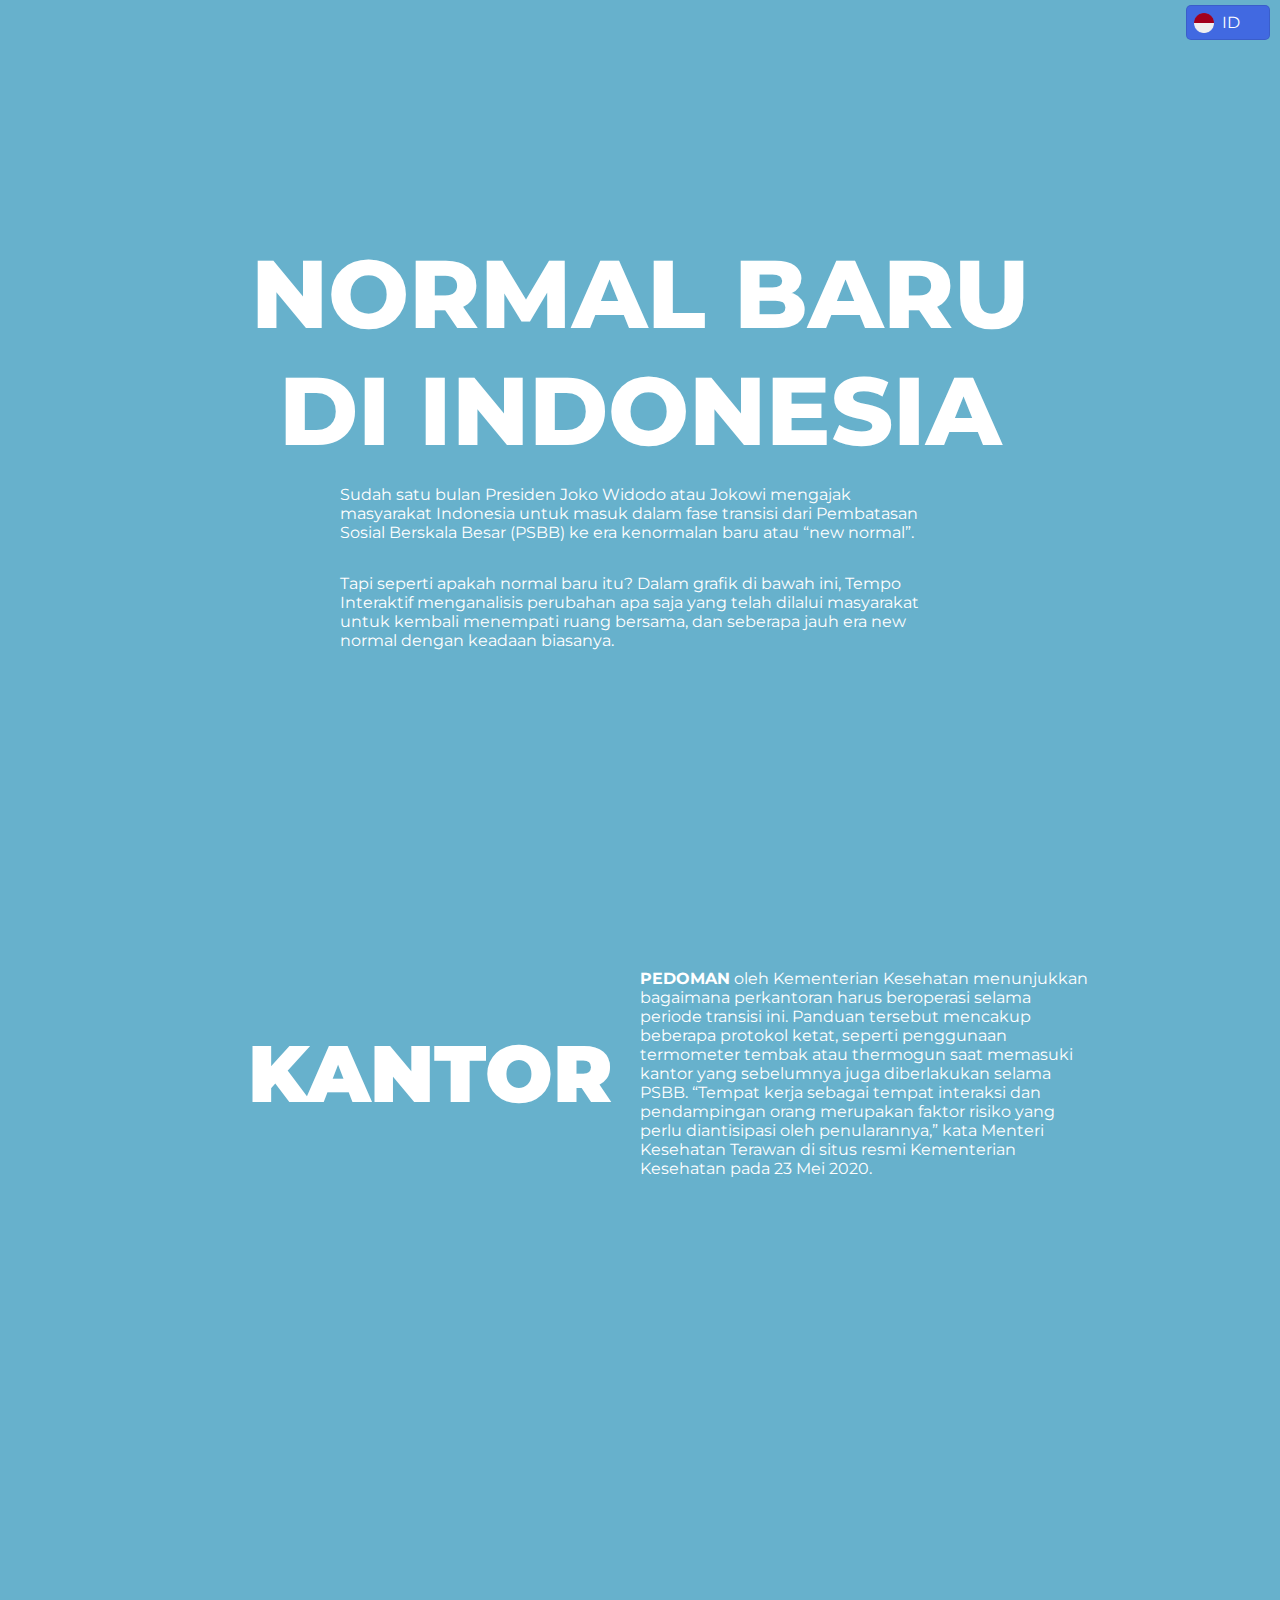
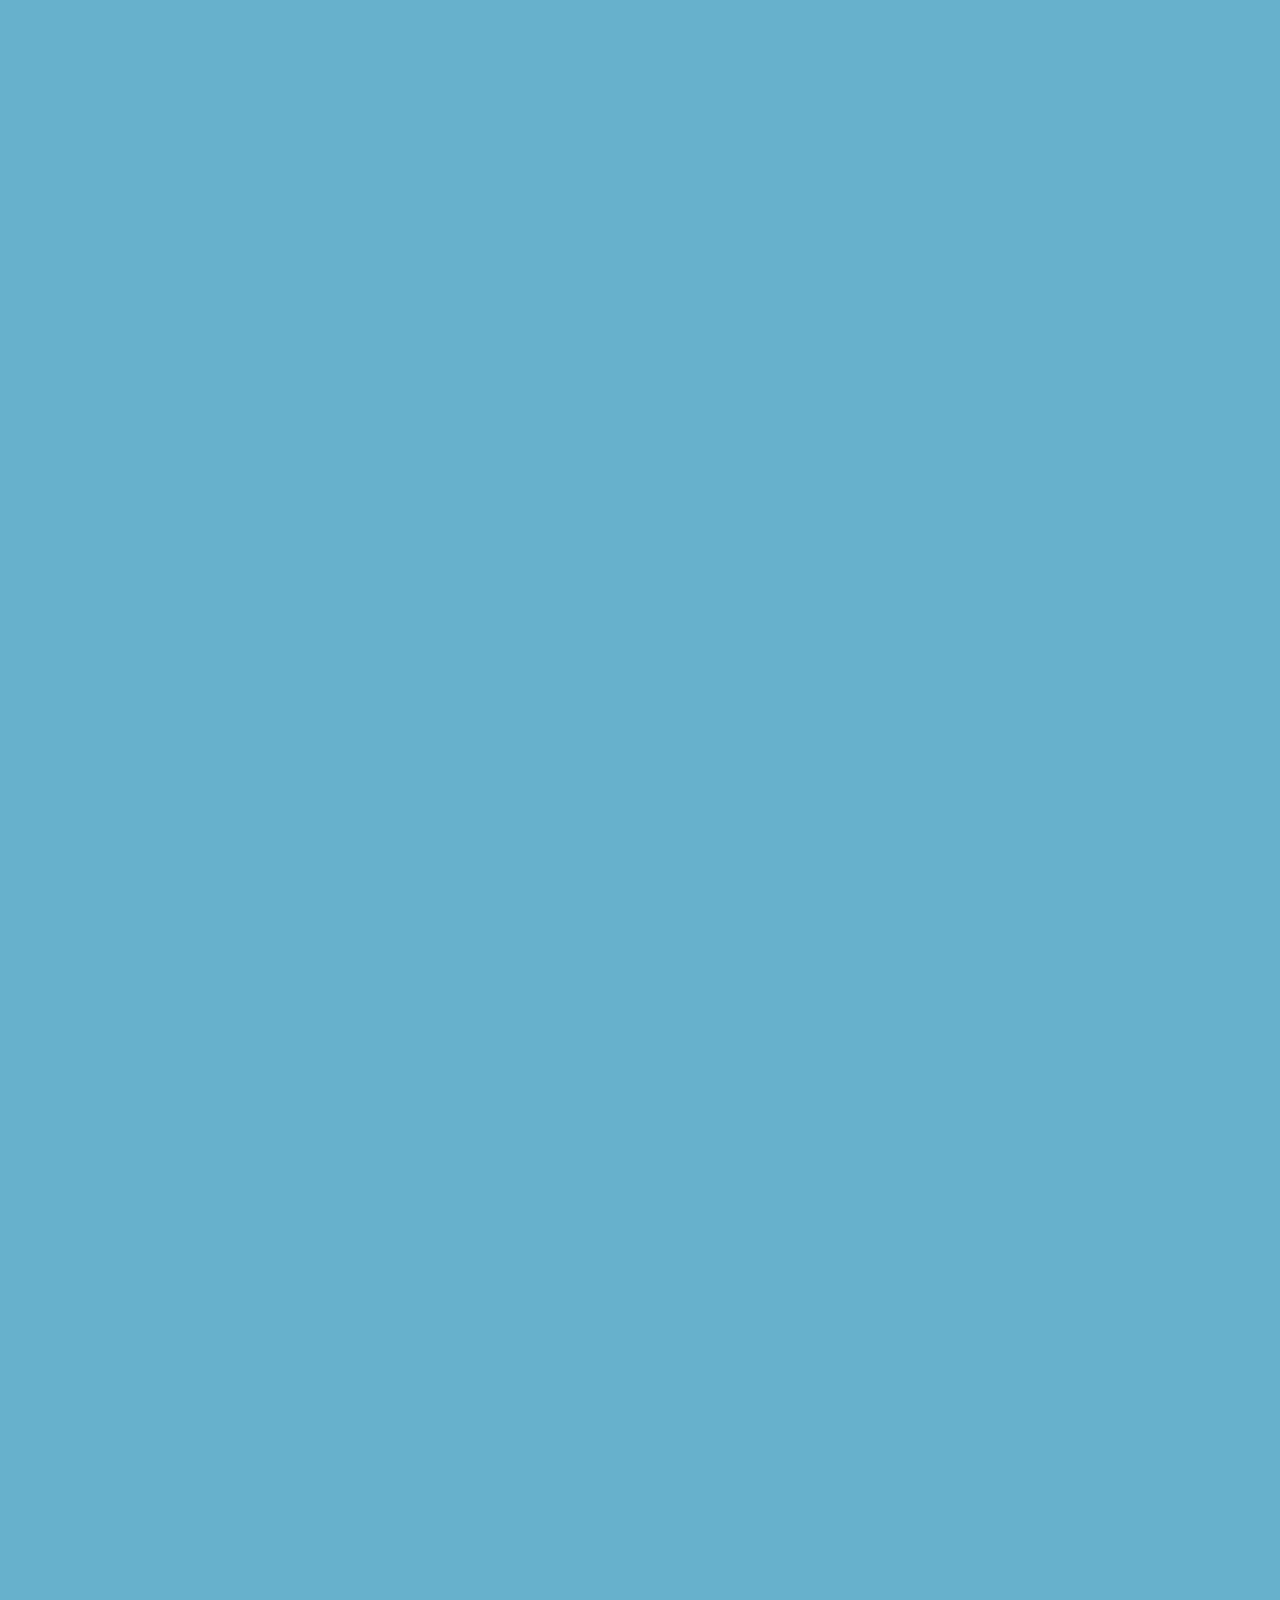
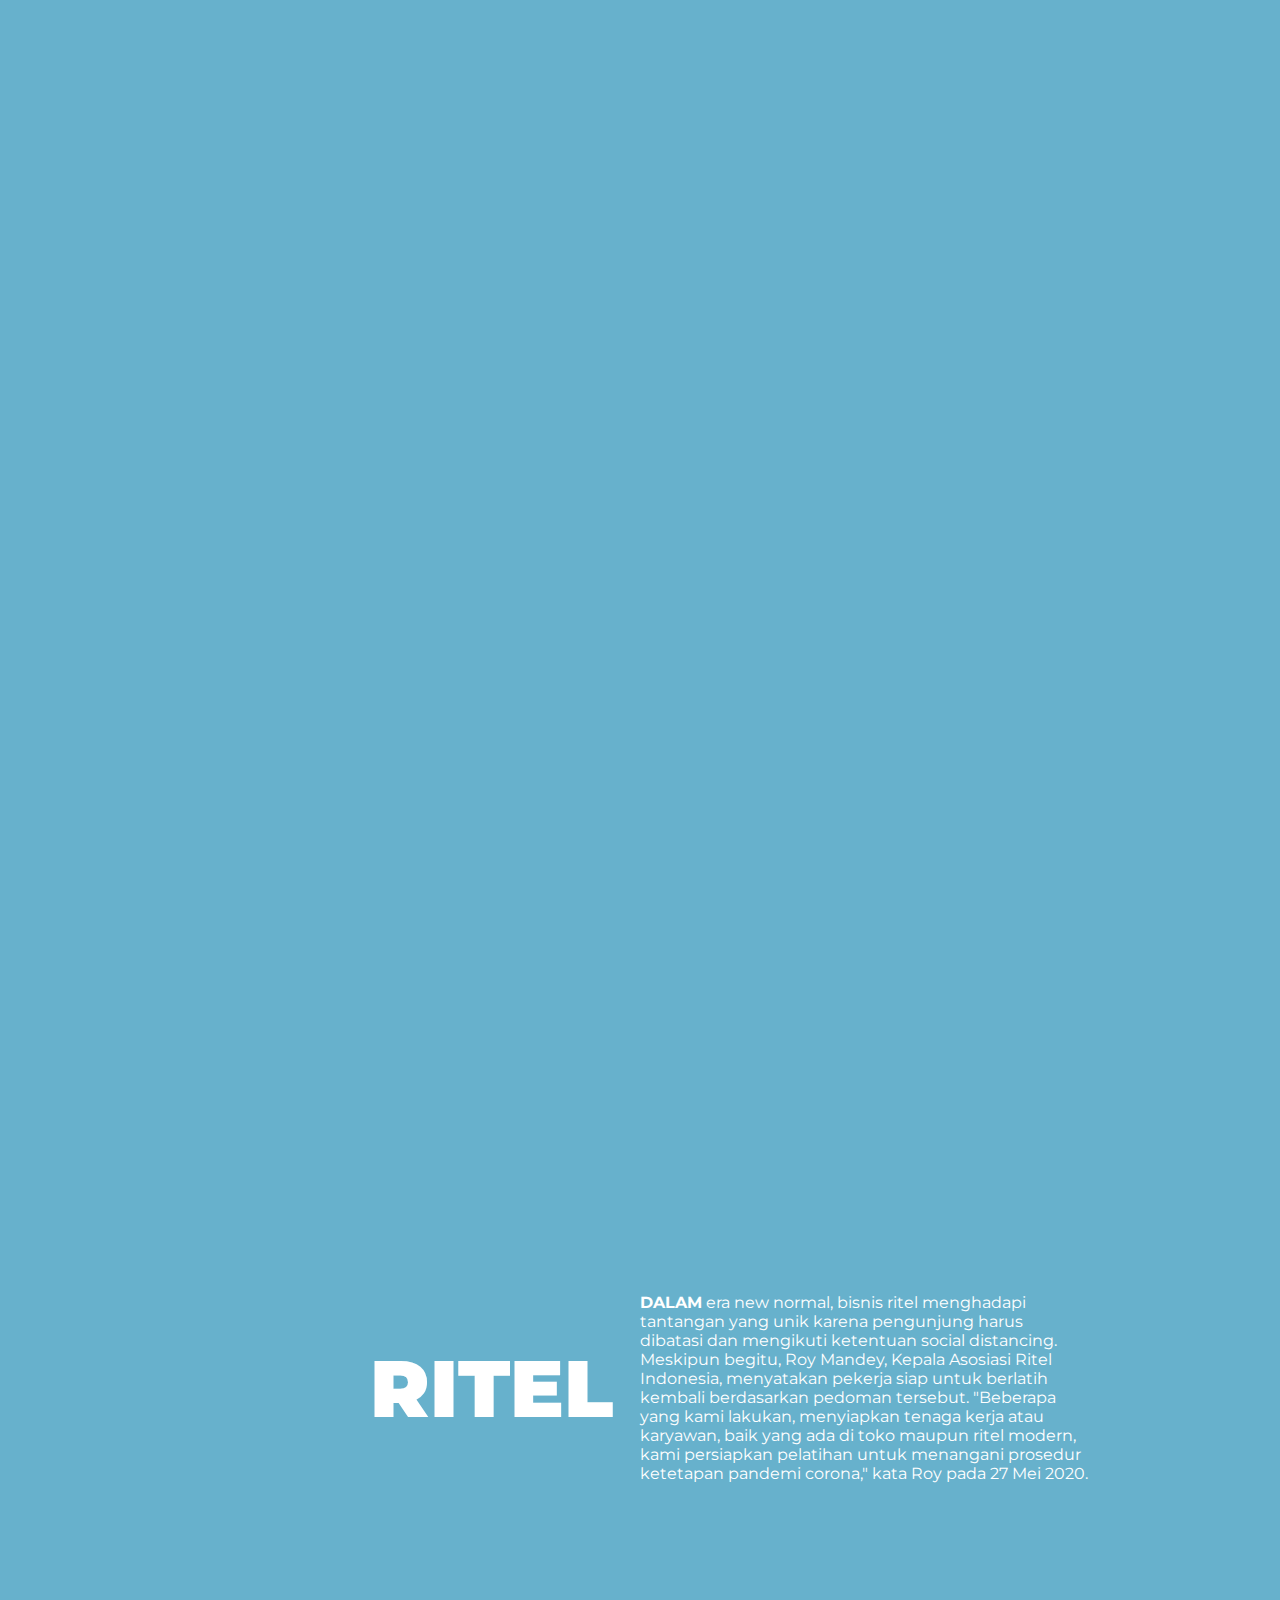
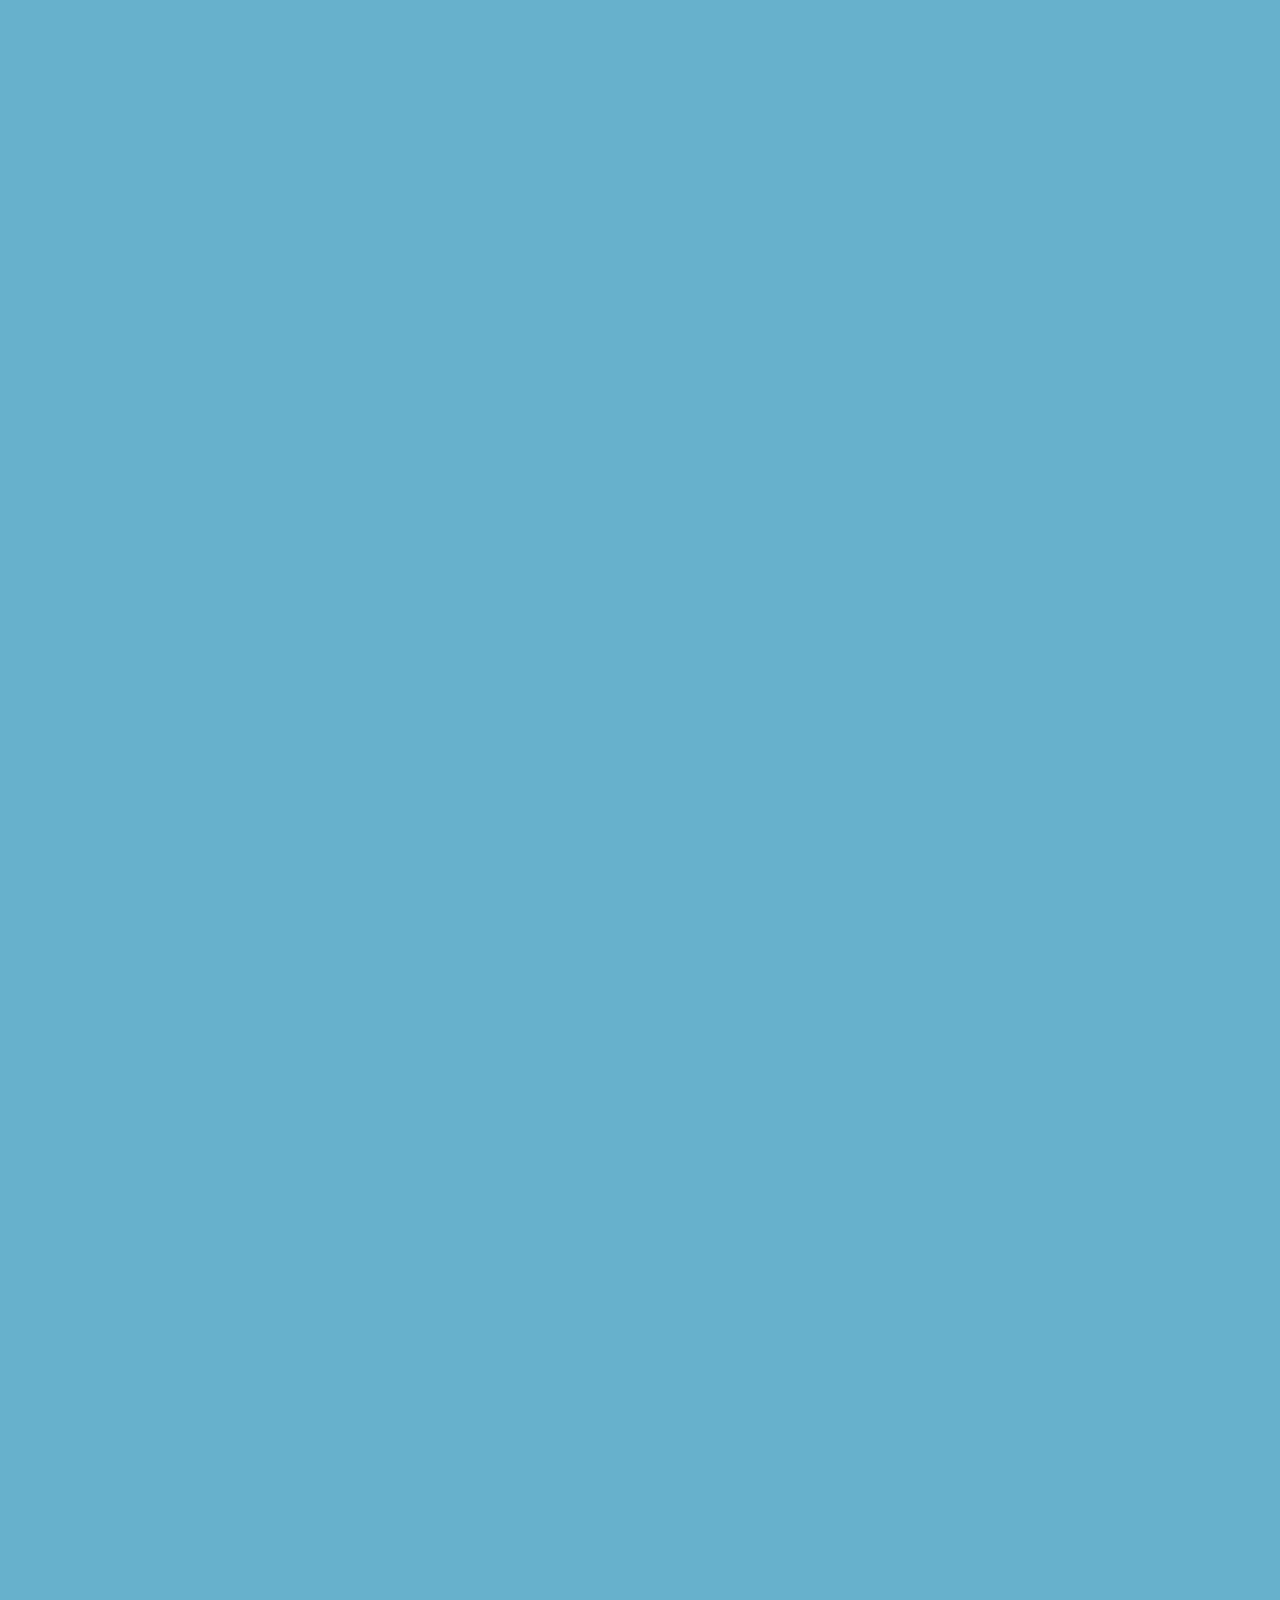
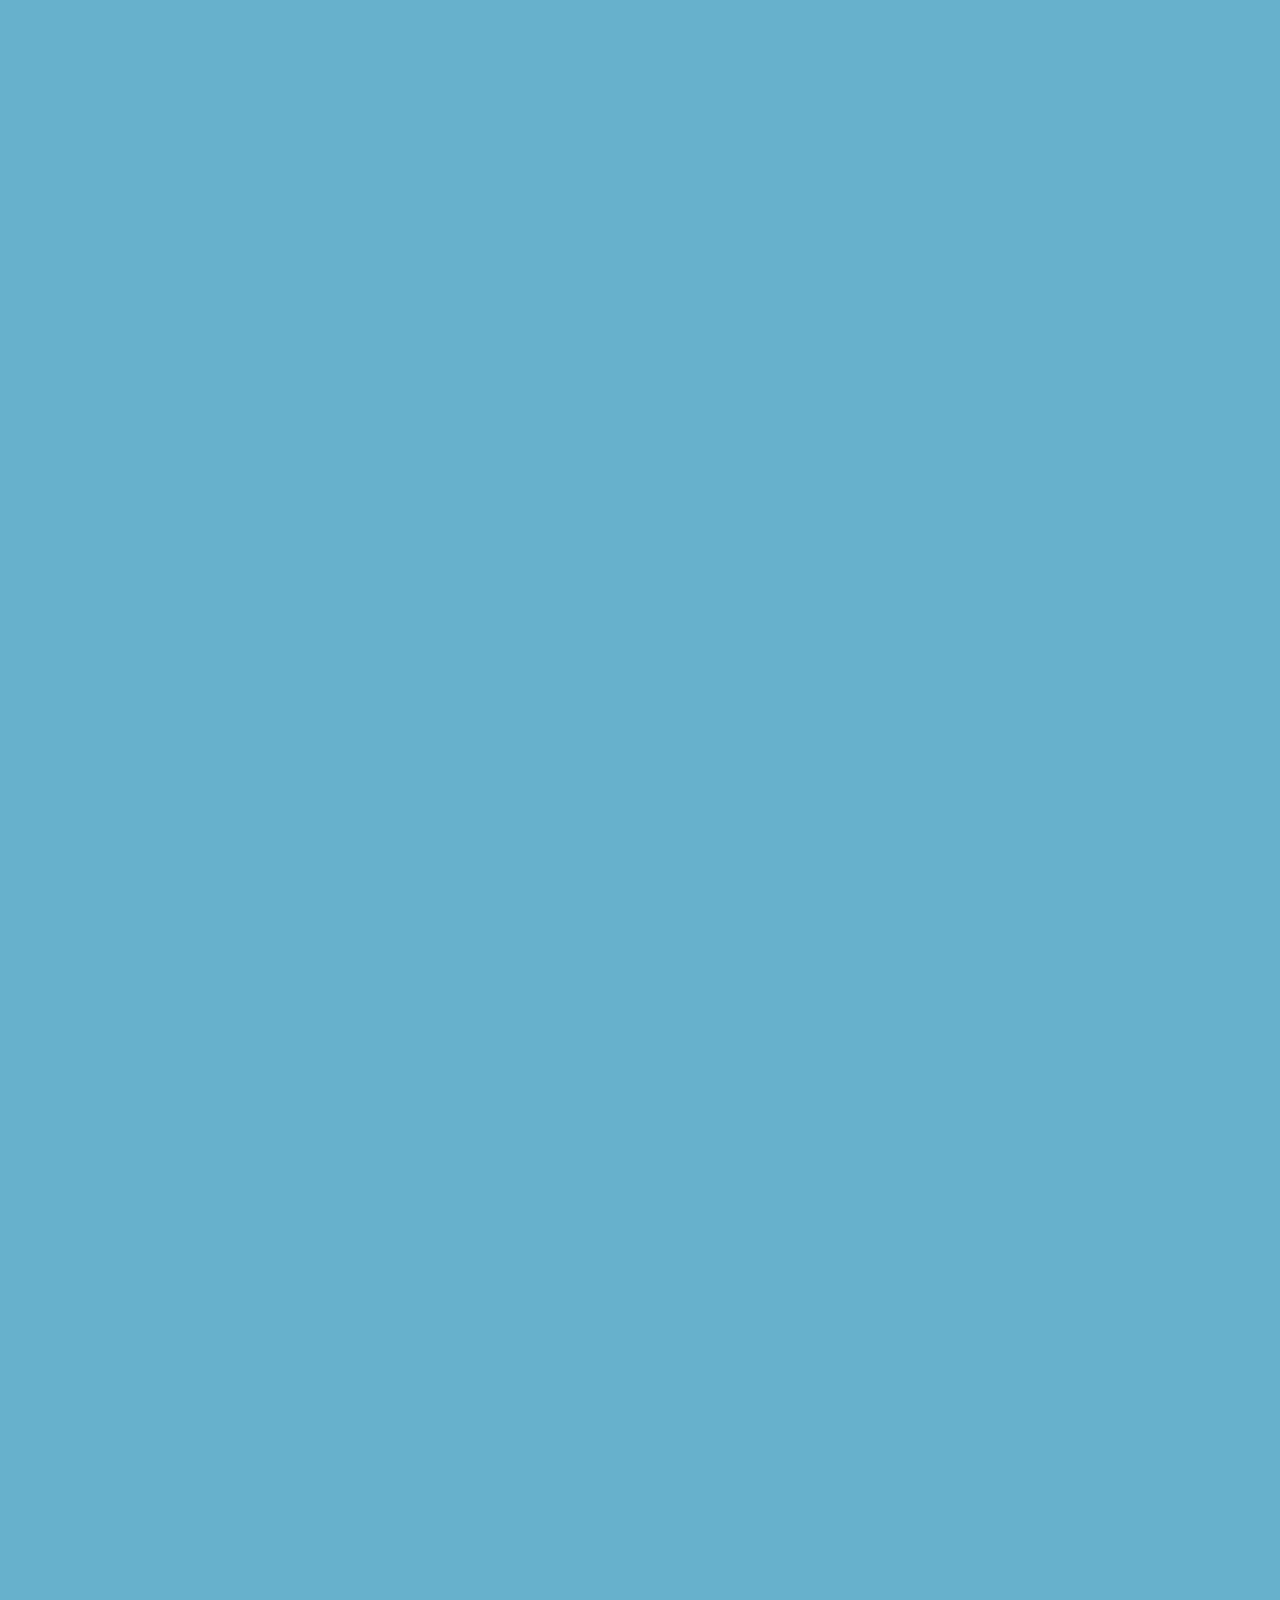
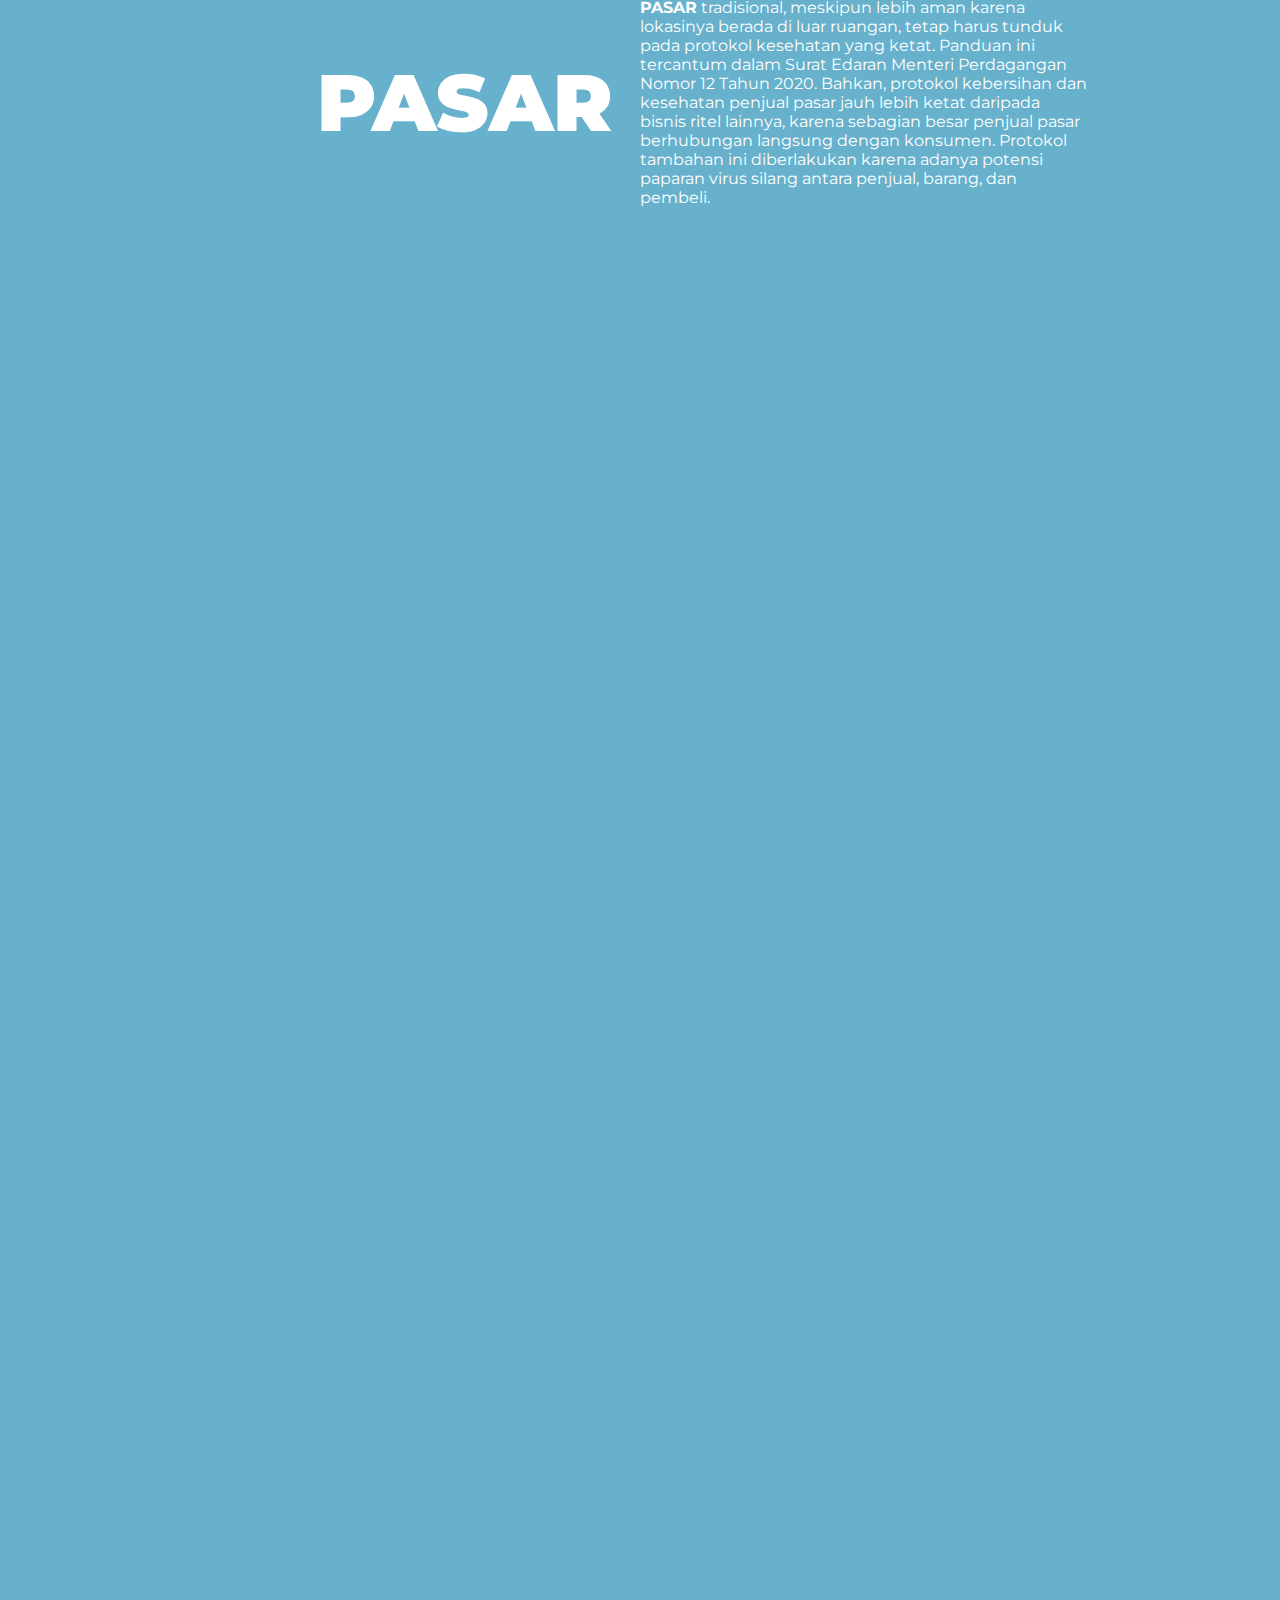
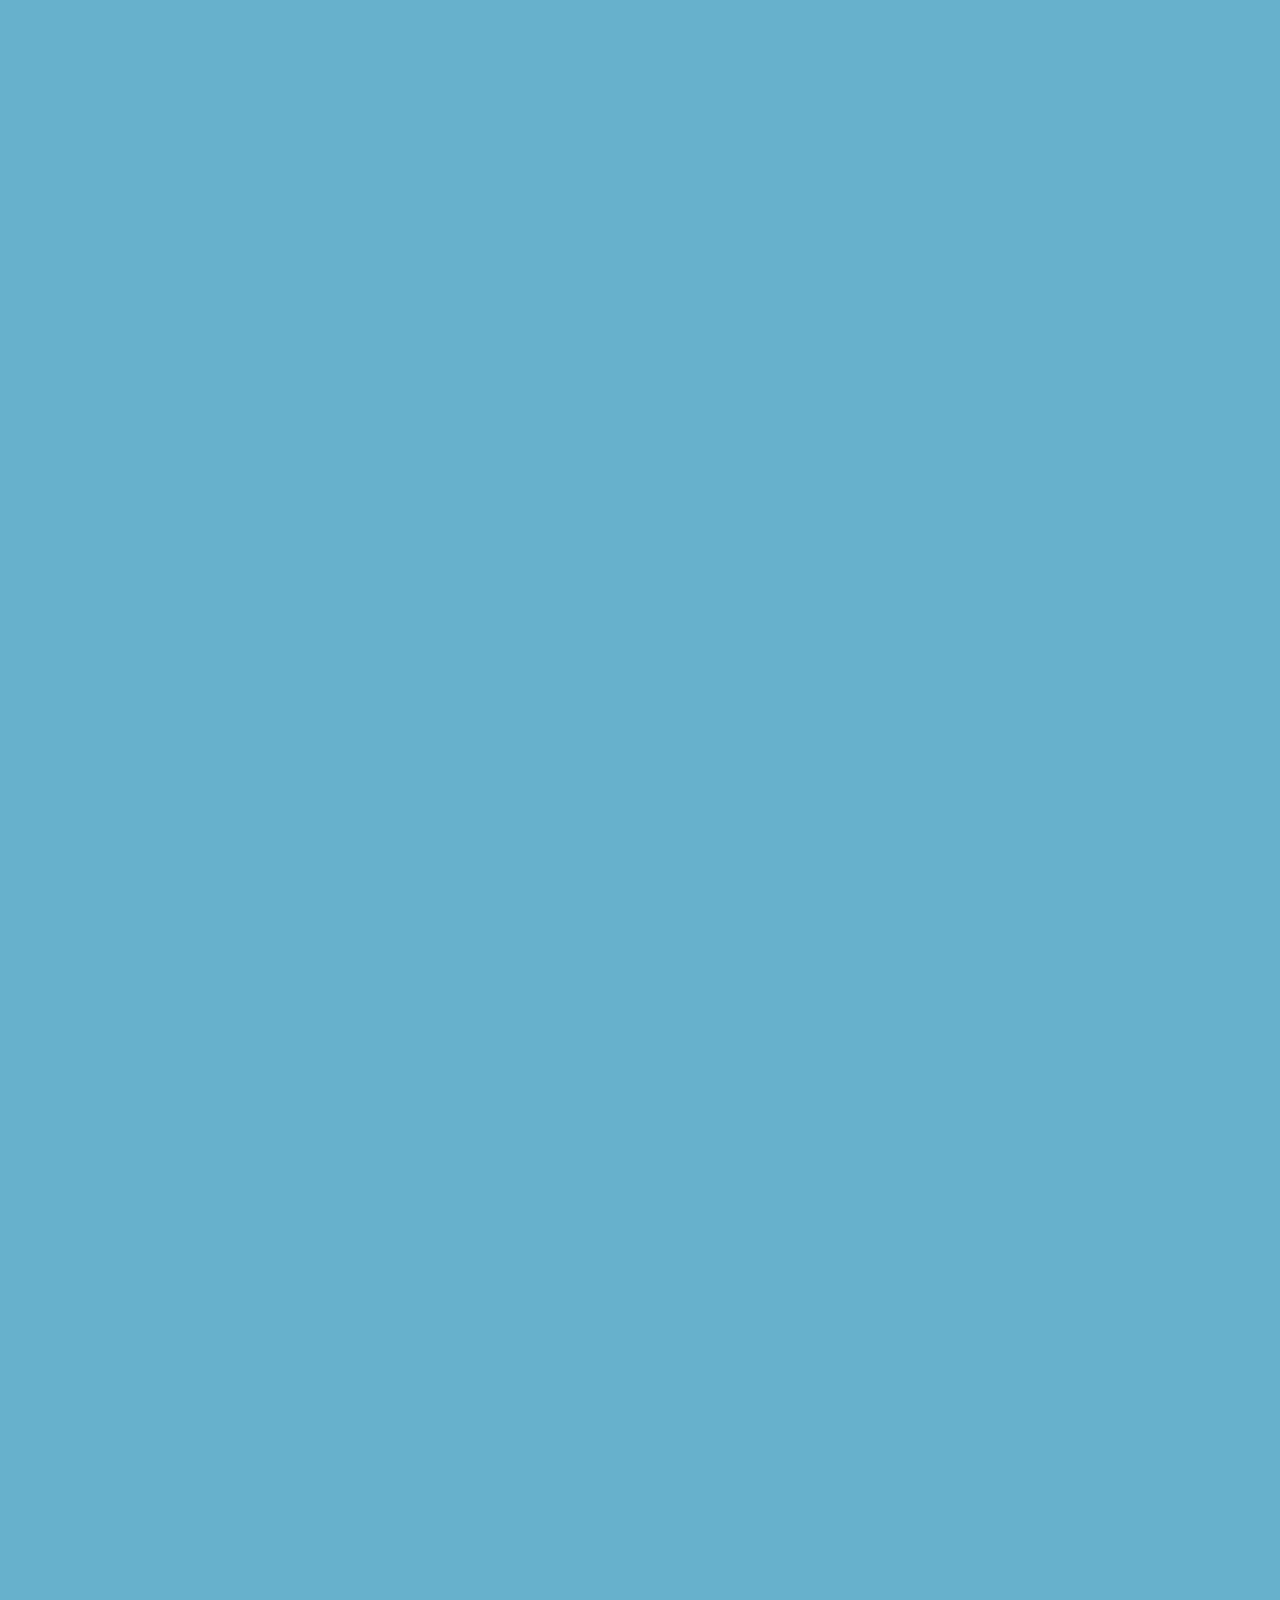
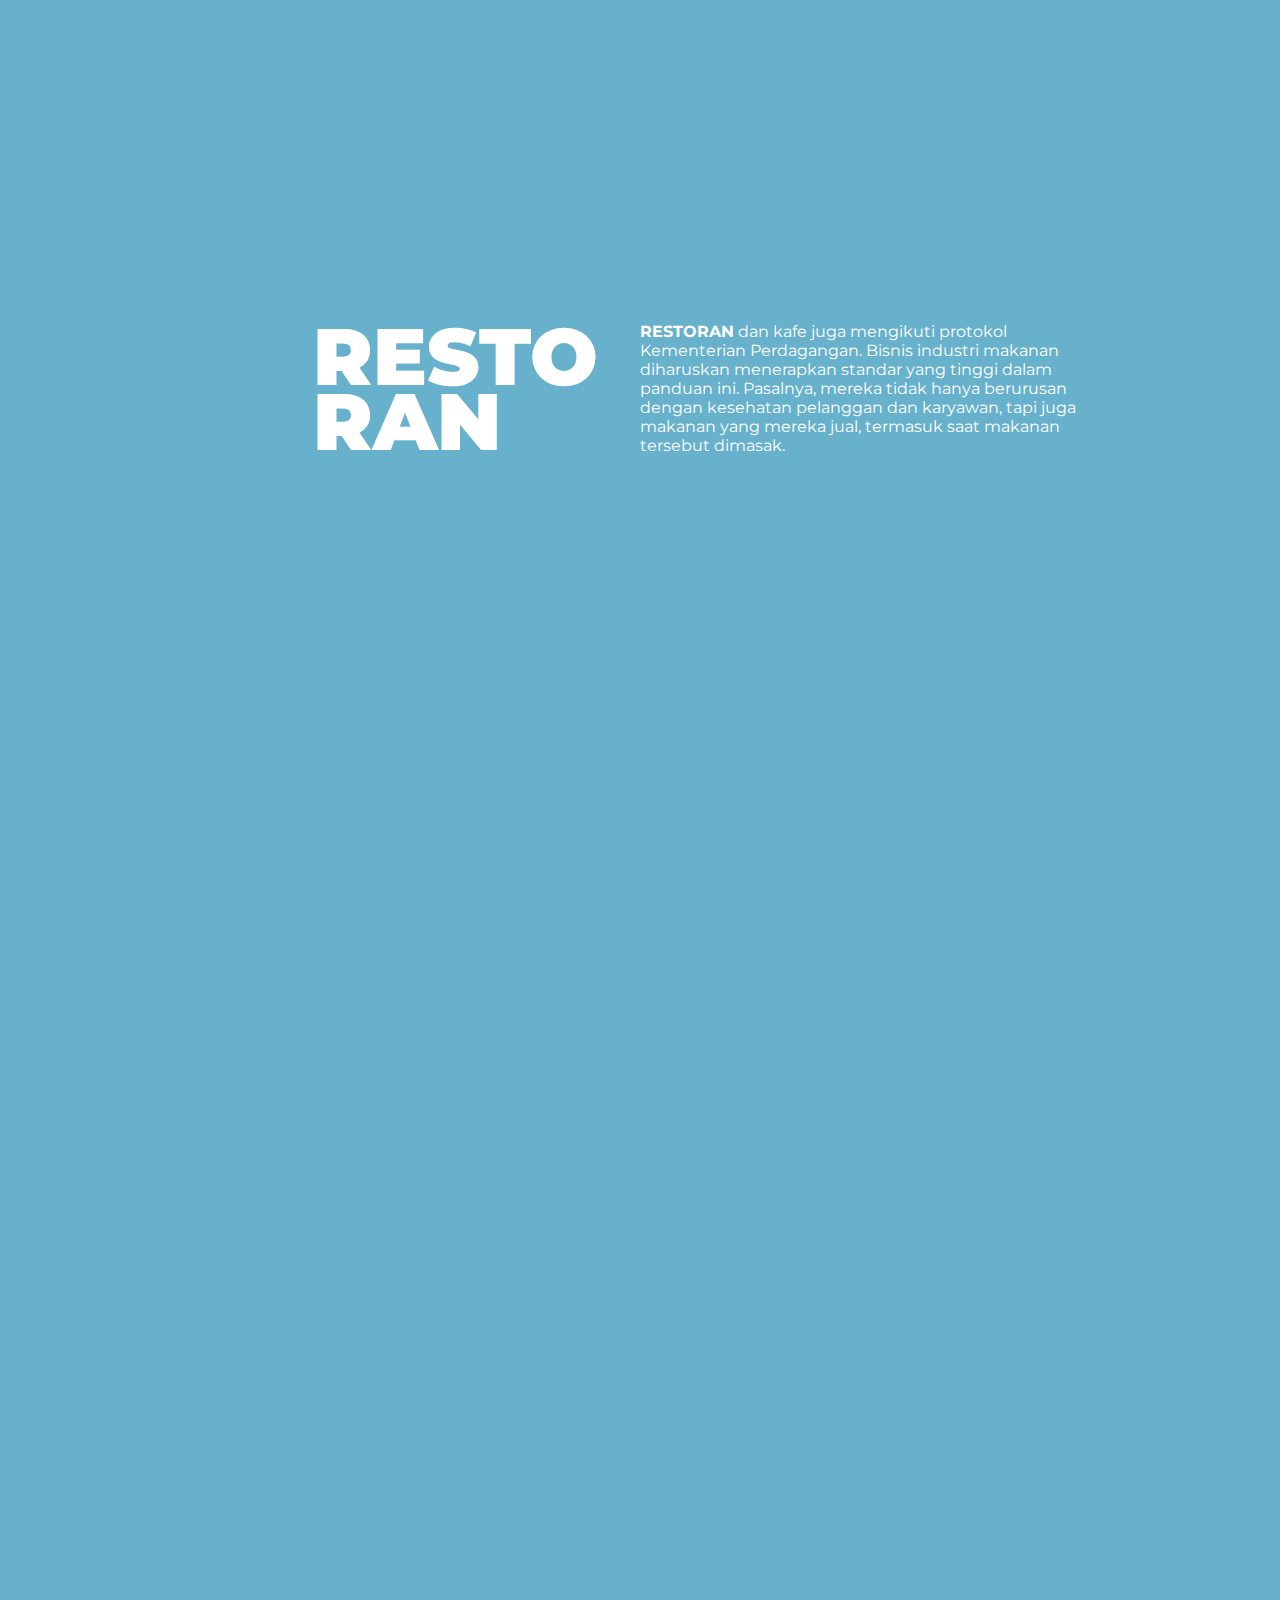
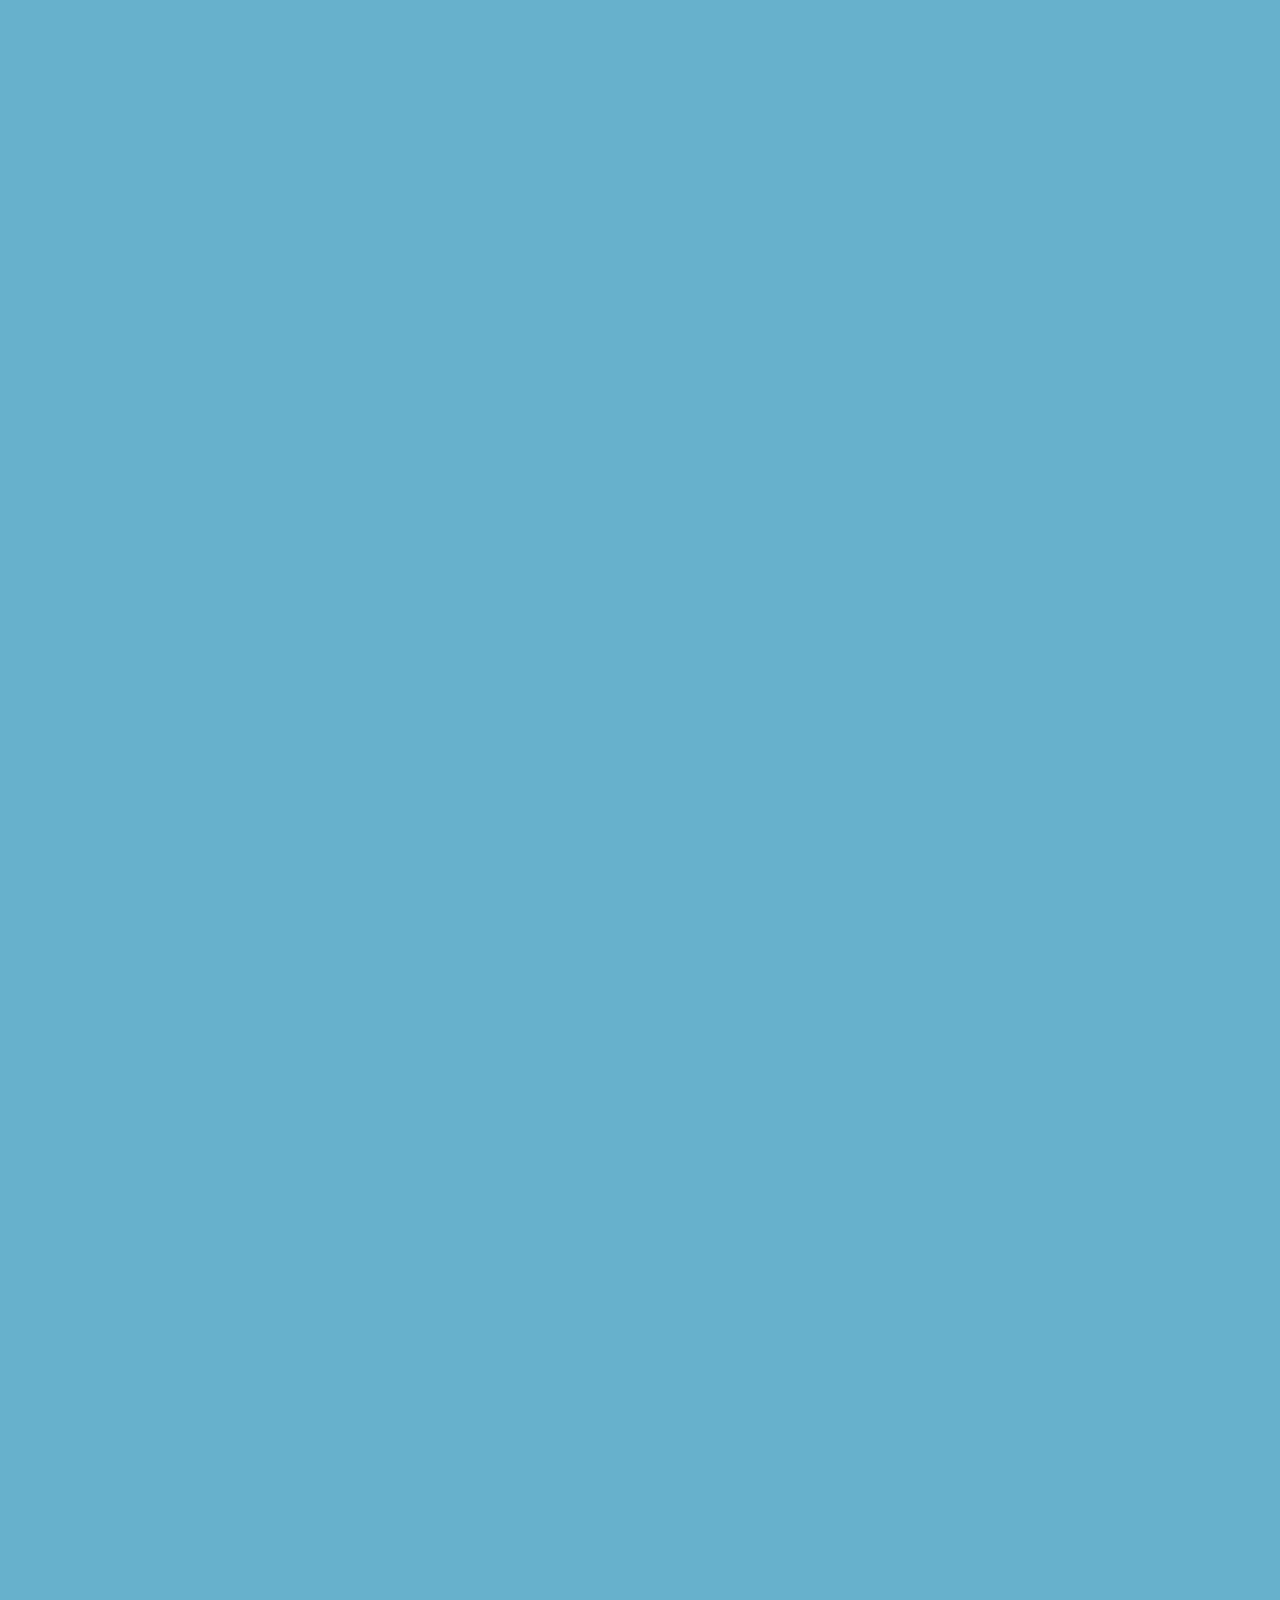
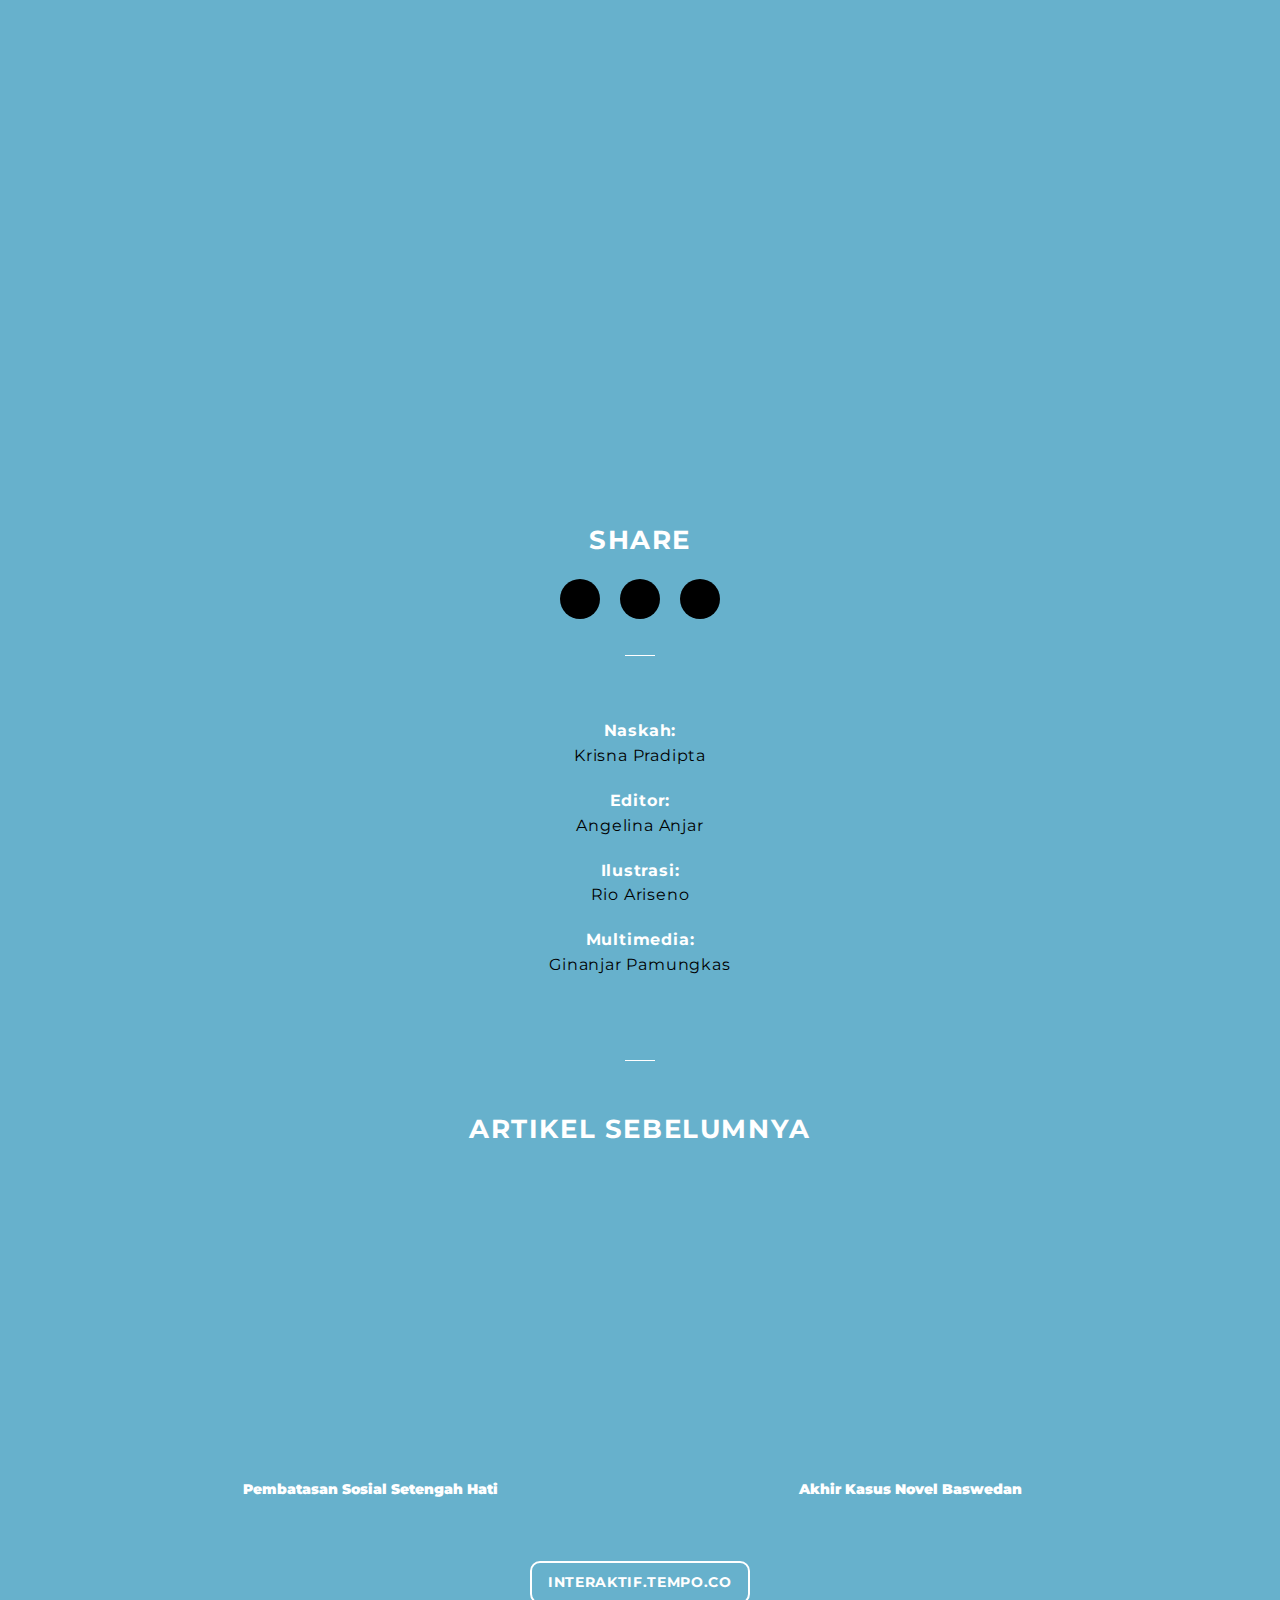
==== commit 6d28e8d0: "cek" ====
--- a/index.html
+++ b/index.html
@@ -3,27 +3,27 @@
 <head>
     <meta charset="UTF-8">
     <meta name="viewport" content="width=device-width, initial-scale=1.0">
-    <title>Perkantoran</title>
+    <title>Normal Baru Di Indonesia</title>
     <meta name="apple-mobile-web-app-capable" content="yes" />
     <meta name="apple-mobile-web-app-status-bar-style" content="black" />
     <meta name="language" content="id" />
-    <meta name="title" content="Pedoman Periode Transisi"/>
-    <meta name="description" content="Pedoman oleh Kementrian Kesehatan menunjukan bagaimana tempat penting harus beroperasi selama periode transisi ini. " />
+    <meta name="title" content="Normal Baru Di Indonesia"/>
+    <meta name="description" content="Presiden Jokowi mengajak masyarakat Indonesia untuk masuk dalam fase transisi dari PSBB ke era “new normal”. Dalam satu bulan perjalanannya, seperti apa bentuk fase transisi ini?" />
     <meta http-equiv="pragma" content="no cache">
     <meta name="author" content="Tempo.co">
-    <meta name="keywords" content="Corona, Virus Corona, coronavirus, COVID-19, penyakit jantung, penyakit liver, penyakit ginjal">
-    <meta name="description" content="Pedoman Periode Transisi">
+    <meta name="keywords" content="New Normal, Normal Baru,Corona, Virus Corona, coronavirus, COVID-19, indonesia">
     <meta name="copyright" content="">
     <meta name="coverage" content="WorldWide">
-    <meta name="creation date" content="2020-06-02">
+    <meta name="creation date" content="2020-07-16">
     <meta name="rating" content="General">
     <meta name="robots" content="follow">
-    <meta prperty="og:title" content="Pedoman Periode Transisi"/>
-    <meta property="og:description" content="Pedoman oleh Kementrian Kesehatan menunjukan bagaimana tempat penting harus beroperasi selama periode transisi ini. " />
+    <meta prperty="og:type" content="website"/>
+    <meta prperty="og:title" content="Normal Baru Di Indonesia"/>
+    <meta property="og:description" content="Presiden Jokowi mengajak masyarakat Indonesia untuk masuk dalam fase transisi dari PSBB ke era “new normal”. Dalam satu bulan perjalanannya, seperti apa bentuk fase transisi ini?" />
     <meta property="og:image" content="assets/images/thumbnail.png">
     <meta name="twitter:card" content="summary_large_image" />
-    <meta name="twitter:title" content="Pedoman Periode Transisi" />
-    <meta name="twitter:description" content="Pedoman oleh Kementrian Kesehatan menunjukan bagaimana tempat penting harus beroperasi selama periode transisi ini. " />
+    <meta name="twitter:title" content="Normal Baru Di Indonesia" />
+    <meta name="twitter:description" content="Presiden Jokowi mengajak masyarakat Indonesia untuk masuk dalam fase transisi dari PSBB ke era “new normal”. Dalam satu bulan perjalanannya, seperti apa bentuk fase transisi ini?" />
     <meta name="twitter:image:src" content="assets/images/thumbnail.png">
     <meta name="twitter:image:width" content="650" />
     <meta name="twitter:image:height" content="433" />
@@ -35,170 +35,178 @@
 <body>
     <div class="main" id="top">
         <div class="intro">
-            <h1>NORMAL BARU DI INDONESIA</h1>
-            <p>Sudah satu bulan Presiden Joko Widodo atau Jokowi mengajak masyarakat Indonesia untuk masuk dalam fase transisi dari Pembatasan Sosial Berskala Besar (PSBB) ke era kenormalan baru atau “new normal”.</p>
-            <p>Tapi seperti apakah normal baru itu? Dalam grafik di bawah ini, Tempo Interaktif menganalisis perubahan apa saja yang telah dilalui masyarakat untuk kembali menempati ruang bersama, dan seberapa jauh era new normal dengan keadaan biasanya.</p>
+            <h1 class="id-content">NORMAL BARU<br>DI INDONESIA</h1>
+            <p class="id-content">Sudah satu bulan Presiden Joko Widodo atau Jokowi mengajak masyarakat Indonesia untuk masuk dalam fase transisi dari Pembatasan Sosial Berskala Besar (PSBB) ke era kenormalan baru atau “new normal”.</p>
+            <p class="id-content">Tapi seperti apakah normal baru itu? Dalam grafik di bawah ini, Tempo Interaktif menganalisis perubahan apa saja yang telah dilalui masyarakat untuk kembali menempati ruang bersama, dan seberapa jauh era new normal dengan keadaan biasanya.</p>
         </div>
         <div class="header" id="perkantoran">
-            <h1>PERKANTORAN</h1>
-            <p><b>PEDOMAN</b> oleh Kementerian Kesehatan menunjukkan bagaimana perkantoran harus beroperasi selama periode transisi ini. Panduan tersebut mencakup beberapa protokol ketat, seperti penggunaan termometer tembak atau thermogun saat memasuki kantor yang sebelumnya juga diberlakukan selama PSBB. “Tempat kerja sebagai tempat interaksi dan pendampingan orang merupakan faktor risiko yang perlu diantisipasi oleh penularannya,” kata Menteri Kesehatan Terawan di situs resmi Kementerian Kesehatan pada 23 Mei 2020.</p>
+            <div class="title">
+                <h1 class="id-content">KANTOR</h1>
+            </div>
+            <p class="id-content"><b>PEDOMAN</b> oleh Kementerian Kesehatan menunjukkan bagaimana perkantoran harus beroperasi selama periode transisi ini. Panduan tersebut mencakup beberapa protokol ketat, seperti penggunaan termometer tembak atau thermogun saat memasuki kantor yang sebelumnya juga diberlakukan selama PSBB. “Tempat kerja sebagai tempat interaksi dan pendampingan orang merupakan faktor risiko yang perlu diantisipasi oleh penularannya,” kata Menteri Kesehatan Terawan di situs resmi Kementerian Kesehatan pada 23 Mei 2020.</p>
         </div>
         <div class="content">
             <div class="content-inner" id="kantor1">
                 <div class="content-right hide" id="descRightKantor1">
-                    <h3>AKSES</h3>
-                    <p><b>Thermogun</b> harus digunakan di pintu masuk kantor untuk mendeteksi suhu tubuh karyawan sebelum berkontak dengan karyawan lain.</p>
+                    <h3 class="id-content">AKSES</h3>
+                    <p class="id-content"><b>Thermogun</b> harus digunakan di pintu masuk kantor untuk mendeteksi suhu tubuh karyawan sebelum berkontak dengan karyawan lain.</p>
                 </div>
                 <img class="hide img-right" id="imageKantor1" src="assets/images/kantor-1.png" alt="">
             </div>
             <div class="content-inner" id="kantor2">
                 <div class="content-left hide" id="descLeftKantor2">
-                    <h3>PEKERJA</h3>
-                    <p><b>Kantor</b> harus meminimalisir jumlah pekerja dalam satu bangunan. Beberapa provinsi, seperti DKI Jakarta, hanya mengizinkan maksimal 50 persen karyawan yang masuk kantor secara fisik.</p>
+                    <h3 class="id-content">PEKERJA</h3>
+                    <p class="id-content"><b>Kantor</b> harus meminimalisir jumlah pekerja dalam satu bangunan. Beberapa provinsi, seperti DKI Jakarta, hanya mengizinkan maksimal 50 persen karyawan yang masuk kantor secara fisik.</p>
                 </div>
                 <img class="hide" id="imageKantor2" src="assets/images/kantor-2.png" alt="">
             </div>
             <div class="content-inner" id="kantor3">
                 <div class="content-right hide" id="descRightKantor3">
-                    <h3>ALAT HIGIENIS</h3>
-                    <p><b>Antiseptik</b> standar seperti sabun cuci tangan atau hand-sanitizer harus dipasang di lingkungan kantor.</p>
+                    <h3 class="id-content">ALAT HIGIENIS</h3>
+                    <p class="id-content"><b>Antiseptik</b> standar seperti sabun cuci tangan atau hand-sanitizer harus dipasang di lingkungan kantor.</p>
                 </div>
                 <img class="hide img-right" id="imageKantor3" src="assets/images/kantor-3.png" alt="">
             </div>
             <div class="content-inner" id="kantor4">
                 <div class="content-left hide" id="descLeftKantor4">
-                    <h3>RAPAT</h3>
-                    <p><b>Rapat</b> harus diadakan secara virtual. Rapat yang diadakan secara tatap muka hanya boleh diikuti kurang dari 10 orang dan mengikuti ketentuan jaga jarak atau social distancing.</p>
+                    <h3 class="id-content">RAPAT</h3>
+                    <p class="id-content"><b>Rapat</b> harus diadakan secara virtual. Rapat yang diadakan secara tatap muka hanya boleh diikuti kurang dari 10 orang dan mengikuti ketentuan jaga jarak atau social distancing.</p>
                 </div>
                 <img class="hide" id="imageKantor4" src="assets/images/kantor-4.png" alt="">
             </div>
             <div class="content-inner" id="kantor5">
                 <div class="content-right hide" id="descRightKantor5">
-                    <h3>LIFT</h3>
-                    <p><b>Lift</b> di kantor harus dibatasi kapasitasnya untuk menghindari kepadatan. Panduan khusus di lantai juga mesti disiapkan agar karyawan mengikuti protokol social distancing.</p>
+                    <h3 class="id-content">LIFT</h3>
+                    <p class="id-content"><b>Lift</b> di kantor harus dibatasi kapasitasnya untuk menghindari kepadatan. Panduan khusus di lantai juga mesti disiapkan agar karyawan mengikuti protokol social distancing.</p>
                 </div>
                 <img class="hide img-right" id="imageKantor5" src="assets/images/kantor-5.png" alt="">
             </div>
         </div>
         <div class="header" id="ritel">
-            <h1>RITEL</h1>
-            <p><b>DALAM</b> era new normal, bisnis ritel menghadapi tantangan yang unik karena pengunjung harus dibatasi dan mengikuti ketentuan social distancing. Meskipun begitu, Roy Mandey, Kepala Asosiasi Ritel Indonesia, menyatakan pekerja siap untuk berlatih kembali berdasarkan pedoman tersebut. "Beberapa yang kami lakukan, menyiapkan tenaga kerja atau karyawan, baik yang ada di toko maupun ritel modern, kami persiapkan pelatihan untuk menangani prosedur ketetapan pandemi corona," kata Roy pada 27 Mei 2020.</p>
+            <div class="title">
+                <h1 class="id-content">RITEL</h1>
+            </div>
+            <p class="id-content"><b>DALAM</b> era new normal, bisnis ritel menghadapi tantangan yang unik karena pengunjung harus dibatasi dan mengikuti ketentuan social distancing. Meskipun begitu, Roy Mandey, Kepala Asosiasi Ritel Indonesia, menyatakan pekerja siap untuk berlatih kembali berdasarkan pedoman tersebut. "Beberapa yang kami lakukan, menyiapkan tenaga kerja atau karyawan, baik yang ada di toko maupun ritel modern, kami persiapkan pelatihan untuk menangani prosedur ketetapan pandemi corona," kata Roy pada 27 Mei 2020.</p>
         </div>
         <div class="content">
             <div class="content-inner" id="ritel1">
                 <div class="content-right hide" id="descRightRitel1">
-                    <h3>AKSES</h3>
-                    <p><b>Semua</b> akses ke mal dimulai dengan pengecekan suhu tubuh dengan thermogun. Pintu masuk juga harus dipisahkan dengan pintu keluar.</p>
+                    <h3 class="id-content">AKSES</h3>
+                    <p class="id-content"><b>Semua</b> akses ke mal dimulai dengan pengecekan suhu tubuh dengan thermogun. Pintu masuk juga harus dipisahkan dengan pintu keluar.</p>
                 </div>
                 <img class="hide img-right" id="imageRitel1" src="assets/images/ritel-1.png" alt="">
             </div>
             <div class="content-inner" id="ritel2">
                 <div class="content-left hide" id="descLeftRitel2">
-                    <h3>PELANGGAN</h3>
-                    <p><b>Mal</b>Mal hanya diizinkan untuk menerima pengunjung sebanyak 35 persen dari kapasitas maksimum saat jam operasional.</p>
+                    <h3 class="id-content">PELANGGAN</h3>
+                    <p class="id-content"><b>Mal</b>Mal hanya diizinkan untuk menerima pengunjung sebanyak 35 persen dari kapasitas maksimum saat jam operasional.</p>
                 </div>
                 <img class="hide" id="imageRitel2" src="assets/images/ritel-2.png" alt="">
             </div>
             <div class="content-inner" id="ritel3">
                 <div class="content-right hide" id="descRightRitel3">
-                    <h3>TANDA JAGA JARAK</h3>
-                    <p><b>Beberapa</b> titik kerumunan, seperti eskalator dan lift, diberi tanda untuk jaga jarak sesuai protokol social distancing. Beberapa mal bahkan menggunakan tombol-tombol tanpa kontak untuk menghindari kontak fisik dalam mengakses lift.</p>
+                    <h3 class="id-content">TANDA JAGA JARAK</h3>
+                    <p class="id-content"><b>Beberapa</b> titik kerumunan, seperti eskalator dan lift, diberi tanda untuk jaga jarak sesuai protokol social distancing. Beberapa mal bahkan menggunakan tombol-tombol tanpa kontak untuk menghindari kontak fisik dalam mengakses lift.</p>
                 </div>
                 <img class="hide img-right" id="imageRitel3" src="assets/images/ritel-3.png" alt="">
             </div>
             <div class="content-inner" id="ritel4">
                 <div class="content-left hide" id="descLeftRitel4">
-                    <h3>PEMBAYARAN</h3>
-                    <p><b>Penyewa</b> mal didorong mengedepankan pembayaran secara cashless atau contactless daripada uang tunai.</p>
+                    <h3 class="id-content">PEMBAYARAN</h3>
+                    <p class="id-content"><b>Penyewa</b> mal didorong mengedepankan pembayaran secara cashless atau contactless daripada uang tunai.</p>
                 </div>
                 <img class="hide" id="imageRitel4" src="assets/images/ritel-4.png" alt="">
             </div>
             <div class="content-inner" id="ritel5">
                 <div class="content-right hide" id="descRightRitel5">
-                    <h3>PEMBERSIHAN</h3>
-                    <p><b>Mal</b> diwajibkan melakukan desinfeksi rutin ke seluruh area mal.</p>
+                    <h3 class="id-content">PEMBERSIHAN</h3>
+                    <p class="id-content"><b>Mal</b> diwajibkan melakukan desinfeksi rutin ke seluruh area mal.</p>
                 </div>
                 <img class="hide img-right" id="imageRitel5" src="assets/images/ritel-5.png" alt="">
             </div>
         </div>
         <div class="header" id="pasar">
-            <h1>PASAR</h1>
-            <p><b>PASAR</b> tradisional, meskipun lebih aman karena lokasinya berada di luar ruangan, tetap harus tunduk pada protokol kesehatan yang ketat. Panduan ini tercantum dalam Surat Edaran Menteri Perdagangan Nomor 12 Tahun 2020. Bahkan, protokol kebersihan dan kesehatan penjual pasar jauh lebih ketat daripada bisnis ritel lainnya, karena sebagian besar penjual pasar berhubungan langsung dengan konsumen. Protokol tambahan ini diberlakukan karena adanya potensi paparan virus silang antara penjual, barang, dan pembeli.</p>
+            <div class="title">
+                <h1 class="id-content">PASAR</h1>
+            </div>
+            <p class="id-content"><b>PASAR</b> tradisional, meskipun lebih aman karena lokasinya berada di luar ruangan, tetap harus tunduk pada protokol kesehatan yang ketat. Panduan ini tercantum dalam Surat Edaran Menteri Perdagangan Nomor 12 Tahun 2020. Bahkan, protokol kebersihan dan kesehatan penjual pasar jauh lebih ketat daripada bisnis ritel lainnya, karena sebagian besar penjual pasar berhubungan langsung dengan konsumen. Protokol tambahan ini diberlakukan karena adanya potensi paparan virus silang antara penjual, barang, dan pembeli.</p>
         </div>
         <div class="content">
             <div class="content-inner" id="pasar1">
                 <div class="content-right hide" id="descRightPasar1">
-                    <h3>AKSES</h3>
-                    <p><b>Sebelum</b> pasar dibuka, semua penjual diperiksa suhu tubuhnya dengan thermogun. Konsumen yang mengalami demam atau menunjukkan tanda-tanda penyakit akan ditolak untuk masuk.</p>
+                    <h3 class="id-content">AKSES</h3>
+                    <p class="id-content"><b>Sebelum</b> pasar dibuka, semua penjual diperiksa suhu tubuhnya dengan thermogun. Konsumen yang mengalami demam atau menunjukkan tanda-tanda penyakit akan ditolak untuk masuk.</p>
                 </div>
                 <img class="hide img-right" id="imagePasar1" src="assets/images/pasar-1.png" alt="">
             </div>
             <div class="content-inner" id="pasar2">
                 <div class="content-left hide" id="descLeftPasar2">
-                    <h3>KESEHATAN PEDAGANG</h3>
-                    <p><b>Manajemen</b> pasar memastikan pedagang dalam keadaan sehat. Rapid test dan tes polymerase chain reaction (PCR) harus diberikan oleh pemerintah provinsi kepada pedagang secara reguler. Pedagang juga mengenakan alat pelindung seperti faceshield, masker, dan sarung tangan saat bekerja.</p>
+                    <h3 class="id-content">KESEHATAN PEDAGANG</h3>
+                    <p class="id-content"><b>Manajemen</b> pasar memastikan pedagang dalam keadaan sehat. Rapid test dan tes polymerase chain reaction (PCR) harus diberikan oleh pemerintah provinsi kepada pedagang secara reguler. Pedagang juga mengenakan alat pelindung seperti faceshield, masker, dan sarung tangan saat bekerja.</p>
                 </div>
                 <img class="hide" id="imagePasar2" src="assets/images/pasar-2.png" alt="">
             </div>
             <div class="content-inner" id="pasar3">
                 <div class="content-right hide" id="descRightPasar3">
-                    <h3>JAGA JARAK</h3>
-                    <p><b>Pedagang</b> menjaga jarak satu sama lain minimal 2 meter. Untuk mencegah kepadatan pasar, pedagang juga mesti datang secara bergiliran.</p>
+                    <h3 class="id-content">JAGA JARAK</h3>
+                    <p class="id-content"><b>Pedagang</b> menjaga jarak satu sama lain minimal 2 meter. Untuk mencegah kepadatan pasar, pedagang juga mesti datang secara bergiliran.</p>
                 </div>
                 <img class="hide img-right" id="imagePasar3" src="assets/images/pasar-3.png" alt="">
             </div>
             <div class="content-inner" id="pasar4">
                 <div class="content-left hide" id="descLeftPasar4">
-                    <h3>KONSUMEN</h3>
-                    <p><b>Pasar</b> hanya diperbolehkan untuk menerima pengunjung sebanyak 30 persen dari kapasitas maksimum saat jam operasional. Kerumunan di dalam pasar juga harus dihindari, khususnya di pintu masuk dan keluar.</p>
+                    <h3 class="id-content">KONSUMEN</h3>
+                    <p class="id-content"><b>Pasar</b> hanya diperbolehkan untuk menerima pengunjung sebanyak 30 persen dari kapasitas maksimum saat jam operasional. Kerumunan di dalam pasar juga harus dihindari, khususnya di pintu masuk dan keluar.</p>
                 </div>
                 <img class="hide" id="imagePasar4" src="assets/images/pasar-4.png" alt="">
             </div>
             <div class="content-inner" id="pasar5">
                 <div class="content-right hide" id="descRightPasar5">
-                    <h3>KEBERSIHAN</h3>
-                    <p><b>Kebersihan</b> pasar diterapkan dengan standar yang jauh lebih tinggi daripada sebelumnya. Manajemen pasar didorong untuk membuat penjual lebih memperhatikan pengelolaan limbah mereka, di samping ruang publik lainnya di dalam pasar.</p>
+                    <h3 class="id-content">KEBERSIHAN</h3>
+                    <p class="id-content"><b>Kebersihan</b> pasar diterapkan dengan standar yang jauh lebih tinggi daripada sebelumnya. Manajemen pasar didorong untuk membuat penjual lebih memperhatikan pengelolaan limbah mereka, di samping ruang publik lainnya di dalam pasar.</p>
                 </div>
                 <img class="hide img-right" id="imagePasar5" src="assets/images/pasar-5.png" alt="">
             </div>
         </div>
         <div class="header" id="restoran">
-            <h1>RESTORAN</h1>
-            <p><b>RESTORAN</b> dan kafe juga mengikuti protokol Kementerian Perdagangan. Bisnis industri makanan diharuskan menerapkan standar yang tinggi dalam panduan ini. Pasalnya, mereka tidak hanya berurusan dengan kesehatan pelanggan dan karyawan, tapi juga makanan yang mereka jual, termasuk saat makanan tersebut dimasak.</p>
+            <div class="title">
+                <h1 class="id-content" style="max-width: 300px;">RESTORAN</h1>
+            </div>
+            <p class="id-content"><b>RESTORAN</b> dan kafe juga mengikuti protokol Kementerian Perdagangan. Bisnis industri makanan diharuskan menerapkan standar yang tinggi dalam panduan ini. Pasalnya, mereka tidak hanya berurusan dengan kesehatan pelanggan dan karyawan, tapi juga makanan yang mereka jual, termasuk saat makanan tersebut dimasak.</p>
         </div>
         <div class="content">
             <div class="content-inner" id="restoran2">
                 <div class="content-left hide" id="descLeftRestoran2">
-                    <h3>STAF</h3>
-                    <p><b>Staf </b>restoran menjalani rapid test dan tes PCR secara bergilir. Tes-tes ini diberikan oleh manajemen restoran sebelum restoran dibuka. Staf juga mengenakan alat pelindung seperti face shield, masker, dan sarung tangan saat bekerja.</p>
+                    <h3 class="id-content">STAF</h3>
+                    <p class="id-content"><b>Staf </b>restoran menjalani rapid test dan tes PCR secara bergilir. Tes-tes ini diberikan oleh manajemen restoran sebelum restoran dibuka. Staf juga mengenakan alat pelindung seperti face shield, masker, dan sarung tangan saat bekerja.</p>
                 </div>
                 <img class="hide" id="imageRestoran2" src="assets/images/restoran-2.png" alt="">
             </div>
             <div class="content-inner" id="restoran3">
                 <div class="content-right hide" id="descRightRestoran3">
-                    <h3>UNTUK DIBAWA PULANG</h3>
-                    <p><b>Makanan</b> yang dipesan untuk dibawa pulang disertai dengan informasi mengenai suhu tubuh serta nama karyawan yang memasak makanan tersebut. Informasi ini digunakan untuk penelusuran kontak atau contact tracing jika konsumen terjangkit Covid-19 dari karyawan tersebut.</p>
+                    <h3 class="id-content">UNTUK DIBAWA PULANG</h3>
+                    <p class="id-content"><b>Makanan</b> yang dipesan untuk dibawa pulang disertai dengan informasi mengenai suhu tubuh serta nama karyawan yang memasak makanan tersebut. Informasi ini digunakan untuk penelusuran kontak atau contact tracing jika konsumen terjangkit Covid-19 dari karyawan tersebut.</p>
                 </div>
                 <img class="hide img-right" id="imageRestoran3" src="assets/images/restoran-3.png" alt="">
             </div>
             <div class="content-inner" id="restoran4">
                 <div class="content-left hide" id="descLeftRestoran4">
-                    <h3>MAKAN DI TEMPAT</h3>
-                    <p><b>Makan</b> di restoran diperbolehkan dengan jumlah pengunjung maksimal 50 persen dari kapasitas dengan jarak antar meja sejauh 1,5 meter. Pengunjung juga mesti menggunakan masker. Beberapa restoran dengan kapasitas meja terbatas bahkan menambahkan kaca untuk memisahkan pelanggan satu dengan yang lainnya.</p>
+                    <h3 class="id-content">MAKAN DI TEMPAT</h3>
+                    <p class="id-content"><b>Makan</b> di restoran diperbolehkan dengan jumlah pengunjung maksimal 50 persen dari kapasitas dengan jarak antar meja sejauh 1,5 meter. Pengunjung juga mesti menggunakan masker. Beberapa restoran dengan kapasitas meja terbatas bahkan menambahkan kaca untuk memisahkan pelanggan satu dengan yang lainnya.</p>
                 </div>
                 <img class="hide" id="imageRestoran4" src="assets/images/restoran-4.png" alt="">
             </div>
             <div class="content-inner" id="restoran5">
                 <div class="content-right hide" id="descRightRestoran5">
-                    <h3>MENU</h3>
-                    <p><b>Beberapa</b> restoran menggunakan menu digital yang bisa diunduh ke ponsel pelanggan ketika memesan untuk mengurangi penggunaan menu fisik.</p>
+                    <h3 class="id-content">MENU</h3>
+                    <p class="id-content"><b>Beberapa</b> restoran menggunakan menu digital yang bisa diunduh ke ponsel pelanggan ketika memesan untuk mengurangi penggunaan menu fisik.</p>
                 </div>
                 <img class="hide img-right" id="imageRestoran5" src="assets/images/restoran-5.png" alt="">
             </div>
             <div class="content-inner" id="restoran6">
                 <div class="content-left hide" id="descLeftRestoran6">
-                    <h3>PEMBAYARAN</h3>
-                    <p><b>Jarak</b> bagi pelanggan untuk melakukan pembayaran di kasir minimal 1,5 meter. Pembayaran juga dilakukan tanpa kontak, seperti menggunakan kartu debit, kartu kredit, atau dompet elektronik.</p>
+                    <h3 class="id-content">PEMBAYARAN</h3>
+                    <p class="id-content"><b>Jarak</b> bagi pelanggan untuk melakukan pembayaran di kasir minimal 1,5 meter. Pembayaran juga dilakukan tanpa kontak, seperti menggunakan kartu debit, kartu kredit, atau dompet elektronik.</p>
                 </div>
                 <img class="hide" id="imageRestoran6" src="assets/images/restoran-6.png" alt="">
             </div>
@@ -235,22 +243,22 @@
                 <ul class="flat detail">
                     <li>
                         <p>
-                            <i>Naskah:</i> Krisna Pradipta
+                            <i class="id-content">Naskah:</i> Krisna Pradipta
                         </p>
                     </li>
                     <li>
                         <p>
-                            <i>Editor:</i> Angelina Anjar
+                            <i class="id-content">Editor:</i> Angelina Anjar
                         </p>
                     </li>
                     <li>
                         <p>
-                            <i>Ilustrasi:</i> Rio Ariseno
+                            <i class="id-content">Ilustrasi:</i> Rio Ariseno
                         </p>
                     </li>
                     <li>
                         <p>
-                            <i>Multimedia:</i> Ginanjar Pamungkas
+                            <i class="id-content">Multimedia:</i> Ginanjar Pamungkas
                         </p>
                     </li>
                 </ul>
@@ -264,7 +272,8 @@
                 <span class="line "></span>
             </div>
             <div class="container">
-                <h4>Artikel Sebelumnya</h4>
+                <h4 class="id-content">Artikel Sebelumnya</h4>
+                <h4 class="en-content">Related Article</h4>
                 <div class="row">
                     <div class="col-sm-6">
                         <div class="content-article">
@@ -315,25 +324,26 @@
                 <li>
                     <a class="btn-menu active" href="#perkantoran" id="btn-perkantoran">
                         <svg id="Layer_5" enable-background="new 0 0 64 64" viewBox="0 0 64 64" xmlns="http://www.w3.org/2000/svg"><g><path class="btn-line" d="m41 51h2v8h-2z"/><path class="btn-line" d="m45 51h2v8h-2z"/><path class="btn-line" d="m55 35.99v-20.99h-2v-10.181l-2 .333v-2.152h-2v2.486l-2 .333v-4.819h-2v5.153l-2 .333v-3.486h-2v3.819l-2 .333v7.848h-2v10h-8v-14h-4v-6h-2v-4h-10v4h-2v6h-4v18.685c-2.072.989-3.581 2.962-3.92 5.315h-2.08v28h62v-28.153zm-14-27.143 10-1.667v7.82h-10zm-2 8.153h14v19.276l-6 .857v5.201l-3-4-3 4v-17.334h-2zm0 12h-14v-2h14zm0 20h10v12h-10zm1-2 4-5.333 4 5.333zm-25-44h6v2h-6zm-2 4h10v4h-10zm-4 6h18v12h-4v4.685c-.911-.434-1.926-.685-3-.685h-10c-.34 0-.672.033-1 .08zm1 18h10c2.414 0 4.434 1.721 4.899 4h-19.798c.465-2.279 2.485-4 4.899-4zm17 6v2h-24v-2zm-4 18h-4v-4h4zm-6 0h-4v-4h4zm0 2v4h-4v-4zm2 0h4v4h-4zm4-8h-4v-4h4zm-6 0h-4v-4h4zm-6 0h-4v-4h4zm-4 2h4v4h-4zm0 6h4v4h-4zm18 4v-18h-20v18h-2v-20h24v20zm1.92-26c-.216-1.502-.906-2.853-1.92-3.889v-.111h14v14l-2 2.667v13.333h-8v-26zm34.08 26h-10v-13.333l-2-2.667v-6.133l12-1.714z"/><path class="btn-line" d="m31 33h2v2h-2z"/><path class="btn-line" d="m31 57h2v2h-2z"/><path class="btn-line" d="m31 37h2v2h-2z"/><path class="btn-line" d="m31 53h2v2h-2z"/><path class="btn-line" d="m31 45h2v2h-2z"/><path class="btn-line" d="m31 41h2v2h-2z"/><path class="btn-line" d="m31 49h2v2h-2z"/><path class="btn-line" d="m35 41h2v2h-2z"/><path class="btn-line" d="m35 37h2v2h-2z"/><path class="btn-line" d="m35 33h2v2h-2z"/><path class="btn-line" d="m57 57h2v2h-2z"/><path class="btn-line" d="m57 49h2v2h-2z"/><path class="btn-line" d="m57 53h2v2h-2z"/><path class="btn-line" d="m57 45h2v2h-2z"/><path class="btn-line" d="m57 41h2v2h-2z"/><path class="btn-line" d="m53 53h2v2h-2z"/><path class="btn-line" d="m53 41h2v2h-2z"/><path class="btn-line" d="m53 49h2v2h-2z"/><path class="btn-line" d="m53 57h2v2h-2z"/><path class="btn-line" d="m53 45h2v2h-2z"/><path class="btn-line" d="m23 15h2v2h-2z"/><path class="btn-line" d="m19 15h2v2h-2z"/><path class="btn-line" d="m11 15h2v2h-2z"/><path class="btn-line" d="m15 15h2v2h-2z"/><path class="btn-line" d="m15 19h2v2h-2z"/><path class="btn-line" d="m23 19h2v2h-2z"/><path class="btn-line" d="m11 19h2v2h-2z"/><path class="btn-line" d="m19 19h2v2h-2z"/><path class="btn-line" d="m11 23h2v2h-2z"/><path class="btn-line" d="m15 23h2v2h-2z"/><path class="btn-line" d="m19 23h2v2h-2z"/><path class="btn-line" d="m49 19h2v2h-2z"/><path class="btn-line" d="m45 19h2v2h-2z"/><path class="btn-line" d="m41 19h2v2h-2z"/><path class="btn-line" d="m49 23h2v2h-2z"/><path class="btn-line" d="m41 23h2v2h-2z"/><path class="btn-line" d="m45 23h2v2h-2z"/><path class="btn-line" d="m45 35h2v2h-2z"/><path class="btn-line" d="m45 31h2v2h-2z"/><path class="btn-line" d="m45 27h2v2h-2z"/><path class="btn-line" d="m49 31h2v2h-2z"/><path class="btn-line" d="m49 27h2v2h-2z"/></g></svg>
-                        PERKANTORAN
+                        <font class="id-content">PERKANTORAN</font>
                     </a>
                 </li>
                 <li>
                     <a class="btn-menu" href="#ritel" id="btn-ritel">
                         <svg id="Layer_3" enable-background="new 0 0 64 64" viewBox="0 0 64 64" xmlns="http://www.w3.org/2000/svg"><path class="btn-line" d="m62 57h-1v-55c0-.552-.447-1-1-1h-36c-.553 0-1 .448-1 1v17h-19c-.553 0-1 .448-1 1v37h-1c-.553 0-1 .448-1 1v4c0 .552.447 1 1 1h60c.553 0 1-.448 1-1v-4c0-.552-.447-1-1-1zm-15 0v-5c0-2.757-2.243-5-5-5s-5 2.243-5 5v5h-2v-12h24v12zm-2 0h-6v-5c0-1.654 1.346-3 3-3s3 1.346 3 3zm-10-36h4v6h-4zm0 12h4v6h-4zm-2 0h-8v-8h8zm-10 0h-8v-8h8zm-10 0h-8v-8h8zm0 2v8h-8v-8zm2 0h8v8h-8zm10 0h8v8h-8zm34-32v12h-34v-12zm-34 14h34v26h-24v-2h5c.553 0 1-.448 1-1v-8c0-.552-.447-1-1-1h-5v-2h5c.553 0 1-.448 1-1v-8c0-.552-.447-1-1-1h-6-9zm8 4v2h-28v-2zm-28 24h28v12h-7v-9c0-.552-.447-1-1-1h-12c-.553 0-1 .448-1 1v9h-7zm9 12v-8h4v8zm6-8h4v8h-4zm41 12h-58v-2h10 12 36z"/><path class="btn-line" d="m31 10.236.105.211c.34.678 1.449.678 1.789 0l.106-.211v2.764h2v-7c0-.464-.319-.867-.771-.973-.448-.108-.917.111-1.124.526l-1.105 2.211-1.105-2.211c-.207-.415-.676-.633-1.124-.526-.452.106-.771.509-.771.973v7h2z"/><path class="btn-line" d="m39 11h2v2h2v-5c0-1.654-1.346-3-3-3s-3 1.346-3 3v5h2zm1-4c.552 0 1 .449 1 1v1h-2v-1c0-.551.448-1 1-1z"/><path class="btn-line" d="m46 13h3v-2h-2v-6h-2v7c0 .552.447 1 1 1z"/><path class="btn-line" d="m52 13h3v-2h-2v-6h-2v7c0 .552.447 1 1 1z"/><path class="btn-line" d="m44 29h12c.553 0 1-.448 1-1v-8c0-.552-.447-1-1-1h-12c-.553 0-1 .448-1 1v8c0 .552.447 1 1 1zm11-2h-4v-6h4zm-10-6h4v6h-4z"/><path class="btn-line" d="m44 41h12c.553 0 1-.448 1-1v-8c0-.552-.447-1-1-1h-12c-.553 0-1 .448-1 1v8c0 .552.447 1 1 1zm11-2h-4v-6h4zm-10-6h4v6h-4z"/></svg>
-                        RITEL
+                        <font class="id-content">RITEL</font>
                     </a>
                 </li>
                 <li>
                     <a class="btn-menu" href="#pasar" id="btn-pasar">
                         <svg version="1.1" id="Capa_1" xmlns="http://www.w3.org/2000/svg" xmlns:xlink="http://www.w3.org/1999/xlink" x="0px" y="0px" viewBox="0 0 480 480" style="enable-background:new 0 0 480 480;" xml:space="preserve"><g><g><path class="btn-line" d="M464,144v-41.888L412.944,0H67.056L16,102.112V144c0.036,11.381,6.133,21.88,16,27.552V320H16v160h448V320h-16V171.552 C457.867,165.88,463.964,155.381,464,144z M403.056,16L448,105.888V112h-32h-1.968l-27.424-96H403.056z M369.968,16l27.432,96H368 h-1.064l-13.712-96H369.968z M400,128v16c0,8.837-7.163,16-16,16s-16-7.163-16-16v-16H400z M320,16h17.064l13.712,96H320V16z M320,128h32v16c0,8.837-7.163,16-16,16s-16-7.163-16-16V128z M272,16h32v96h-32V16z M272,128h32v16c0,8.837-7.163,16-16,16 s-16-7.163-16-16V128z M224,16h32v96h-32V16z M224,128h32v16c0,8.837-7.163,16-16,16s-16-7.163-16-16V128z M176,16h32v96h-32V16z M176,128h32v16c0,8.837-7.163,16-16,16s-16-7.163-16-16V128z M168,164.944c11.326,13.255,31.252,14.819,44.507,3.493 c1.254-1.071,2.422-2.239,3.493-3.493c11.326,13.255,31.252,14.819,44.507,3.493c1.254-1.071,2.422-2.239,3.493-3.493 c11.326,13.255,31.252,14.819,44.507,3.493c1.254-1.071,2.422-2.239,3.493-3.493c11.326,13.255,31.252,14.819,44.507,3.493 c1.254-1.071,2.422-2.239,3.493-3.493c11.326,13.255,31.252,14.819,44.507,3.493c1.254-1.071,2.422-2.239,3.493-3.493 c6.018,6.992,14.775,11.026,24,11.056v144h-16v-64h-24v-24c-0.031-9.237-5.36-17.637-13.704-21.6l5.296-15.88l-15.2-5.064 l-6.464,19.4c-3.693,0.974-7.097,2.821-9.928,5.384c-1.708-1.544-3.629-2.835-5.704-3.832l5.296-15.88l-15.2-5.064l-6.464,19.4 c-3.692,0.972-7.096,2.815-9.928,5.376c-1.708-1.544-3.629-2.835-5.704-3.832l5.296-15.88l-15.2-5.064l-6.464,19.4 C287.397,211.618,280.038,221.115,280,232v24h-24v64h-32v-8c-0.029-19.026-13.435-35.408-32.08-39.2c0-0.272,0.08-0.528,0.08-0.8 v-8c-0.026-22.08-17.92-39.974-40-40h-8c-6.273,0.014-11.959,3.692-14.544,9.408c-7.113-6.035-16.128-9.367-25.456-9.408h-8 c-8.837,0-16,7.163-16,16v8c0.036,8.685,2.925,17.118,8.224,24H88h-8c-8.837,0-16,7.163-16,16v8 c0.031,8.683,2.915,17.116,8.208,24H48V176c9.225-0.03,17.982-4.064,24-11.056c11.326,13.255,31.252,14.819,44.507,3.493 c1.254-1.071,2.422-2.239,3.493-3.493c11.326,13.255,31.252,14.819,44.507,3.493C165.761,167.366,166.929,166.198,168,164.944z M312,272h88v48H272v-48H312z M296,256v-24c0-4.418,3.582-8,8-8s8,3.582,8,8v24H296z M328,256v-24c0-4.418,3.582-8,8-8 s8,3.582,8,8v24H328z M360,256v-24c0-4.418,3.582-8,8-8s8,3.582,8,8v24H360z M96,248v-8h8c13.255,0,24,10.745,24,24v8h-8 C106.745,272,96,261.255,96,248z M112,312v8h-8c-13.255,0-24-10.745-24-24v-8h8C101.255,288,112,298.745,112,312z M128,288h8 c13.255,0,24,10.745,24,24v8h-8c-13.255,0-24-10.745-24-24V288z M144,248v-8h8c13.255,0,24,10.745,24,24v8h-8 C154.745,272,144,261.255,144,248z M176,288h8c13.255,0,24,10.745,24,24v8h-8c-13.255,0-24-10.745-24-24V288z M80,144v-16h32v16 c0,8.837-7.163,16-16,16S80,152.837,80,144z M142.936,16H160v96h-30.776L142.936,16z M128,128h32v16c0,8.837-7.163,16-16,16 s-16-7.163-16-16V128z M126.776,16l-13.712,96H82.608l27.424-96H126.776z M32,105.888L76.944,16h16.448l-27.424,96H32V105.888z M32,128h32v16c0,8.837-7.163,16-16,16s-16-7.163-16-16V128z M448,464H32V336h416V464z M432,160c-8.837,0-16-7.163-16-16v-16h32 v16C448,152.837,440.837,160,432,160z"/></g></g><g><g><rect class="btn-line" x="288" y="288" width="96" height="16"/></g></g><g><g><path class="btn-line" d="M336,376h-20.688l18.344-18.344l-11.312-11.312l-18.4,18.4c-5.02-3.066-10.781-4.706-16.664-4.744h-2.56 c-10.566,0.012-20.48,5.113-26.632,13.704L245.4,391.472C234.982,376.733,218.049,367.978,200,368h-8c-8.837,0-16,7.163-16,16v8 c0.035,30.913,25.087,55.965,56,56h8c0.707,0.001,1.413-0.074,2.104-0.224c0.665,0.108,1.335,0.183,2.008,0.224h1.024 c3.124-0.003,6.205-0.731,9-2.128l47.776-23.888c11.114-5.51,18.129-16.859,18.088-29.264c0-0.248-0.064-0.48-0.072-0.72H336V376z M239.952,431.848L232,432c-22.08-0.026-39.974-17.92-40-40v-8h8c16.416-0.047,31.175,9.994,37.16,25.28 c1.872,4.682,2.836,9.678,2.84,14.72L239.952,431.848z M294.752,407.672h0.008L256,427.056V424 c-0.018-2.474-0.203-4.943-0.552-7.392c-0.072-0.536-0.144-1.064-0.232-1.6c-0.378-2.398-0.913-4.768-1.6-7.096 c0-0.096,0-0.2-0.064-0.296l17.6-24.624c3.142-4.369,8.186-6.969,13.568-6.992h2.552c9.234,0.002,16.719,7.489,16.717,16.723 C303.988,399.053,300.412,404.839,294.752,407.672z"/></g></g></svg>
-                        PASAR
+                        <font class="id-content">PASAR</font>
                     </a>
                 </li>
                 <li>
                     <a class="btn-menu" href="#restoran" id="btn-restoran">
                         <svg id="Layer_1" enable-background="new 0 0 494.406 494.406" viewBox="0 0 494.406 494.406" xmlns="http://www.w3.org/2000/svg"><g><g><path class="btn-line" d="m144.203 368.469h-15v-15h15zm-30 0h-15v-15h15zm-30 0h-15v-15h15z"/></g><g><path class="btn-line" d="m464.578 479.406v-82.031h-15v22.031h-134.937v-82.938h134.937v45.938h15v-90.242c9.308-9.478 15.063-22.456 15.063-36.758v-15.923l-31.644-126.577h-74.179c-3.743-32.976-20.15-63.166-46.297-84.415l-9.46 11.641c26.424 21.474 41.58 53.296 41.58 87.305 0 43.062-24.338 80.541-59.976 99.422l.007-59.387c18.931-3.241 30.001-19.121 30.001-43.874 0-31.402-16.472-56-37.5-56s-37.5 24.598-37.5 56c0 24.752 11.069 40.632 29.999 43.873l-.007 65.978c-11.723 4.155-24.331 6.425-37.461 6.425-13.147 0-25.77-2.276-37.506-6.441l.034-75.529h2.503c15.164 0 27.5-12.336 27.5-27.5v-55.024h-15v22.463h-15v-22.438h-15v22.438h-15v-22.463h-15v55.025c0 15.164 12.336 27.5 27.5 27.5h2.497l-.031 68.932c-35.616-18.889-59.934-56.355-59.934-99.4-.001-61.998 50.438-112.437 112.436-112.437 21.06 0 41.589 5.855 59.369 16.933l7.932-12.731c-20.162-12.562-43.434-19.202-67.301-19.202-65.356 0-119.368 49.455-126.604 112.906h-74.314l-31.644 126.577v15.923c0 14.302 5.755 27.28 15.062 36.758v187.242h-22.437v15h479.875v-15zm.063-224c0 20.678-16.822 37.5-37.5 37.5s-37.5-16.822-37.5-37.5h-.183l-.817-7.469h76zm-28.356-127.5 26.258 105.031h-75.544l-11.493-105.031zm-70.746 46.818 6.37 58.213h-53.297c20.913-14.2 37.398-34.45 46.927-58.213zm8.012 73.213 1.036 9.466c-1.042 19.753-17.438 35.503-37.446 35.503-20.272 0-36.827-16.171-37.469-36.289l-.004-8.679h73.883zm-103.879-124.338c0-19.393 9.24-41 22.5-41s22.5 21.607 22.5 41c0 19.575-7.57 29.5-22.5 29.5s-22.5-9.926-22.5-29.5zm-22.469 131.276c13.033 0 25.614-1.971 37.465-5.623l.003 6.154h-.03c0 20.678-16.822 37.5-37.5 37.5-19.921 0-36.338-15.534-37.438-35.387l-.004-8.278c11.862 3.659 24.457 5.634 37.504 5.634zm-54.969-111.97c-6.893 0-12.5-5.607-12.5-12.5v-17.563h45v17.563c0 6.893-5.607 12.5-12.5 12.5zm9.969 139.69c9.22 15.22 25.942 25.312 44.938 25.312 19.074 0 35.805-10.226 45-25.481 9.195 15.255 25.926 25.481 45 25.481s35.805-10.226 45-25.481c9.195 15.255 25.926 25.481 45 25.481 8.024 0 15.63-1.815 22.437-5.048v18.61h-404.875v-18.61c6.808 3.232 14.414 5.048 22.438 5.048 19.118 0 35.881-10.271 45.062-25.585 9.181 15.314 25.945 25.585 45.063 25.585 18.995-.001 35.717-10.092 44.937-25.312zm-82.437-27.899.751-6.759h36.749v-15h-35.082l6.514-58.627c12.197 30.728 36.013 55.625 65.999 69.239l.006 13.973c-1.101 19.852-17.517 35.384-37.437 35.384-20.678 0-37.5-16.822-37.5-37.5zm-61.769-126.79h60.765l-11.67 105.031h-75.353zm-28.356 127.5v-7.469h75v7.469c0 20.678-16.822 37.5-37.5 37.5s-37.5-16.822-37.5-37.5zm150.062 224h-135v-45h135zm0-60h-135v-82.938h135zm119.875 60h-104.875v-45-97.938h104.875zm150 0h-135v-45h135z"/><path class="btn-line" d="m224.641 389.437h15v30h-15z"/><path class="btn-line" d="m254.641 389.437h15v30h-15z"/></g></g></svg>
-                        RESTORAN
+                        <font class="id-content">RESTORAN</font>
+                        <font class="en-content">RESTAURANT</font>
                     </a>
                 </li>
             </ul>
--- a/assets/css/main.css
+++ b/assets/css/main.css
@@ -2,20 +2,19 @@
 body{margin: 0;background-color: #67b1cc;font-family: 'Montserrat', sans-serif;width: 100vw;overflow-x: hidden;position: relative;}
 body::-webkit-scrollbar {width:6px; background:rgba(85,143,167,0.1);}
 body::-webkit-scrollbar-track {-webkit-box-shadow: inset 0 0 6px rgba(0,0,0,0.3);}
-body::-webkit-scrollbar-thumb {background-color:#558fa7;}
+body::-webkit-scrollbar-thumb {background-color:#4169e1;}
 body::-webkit-scrollbar:horizontal {height:6px;}
 body::-webkit-scrollbar:vertical {width:6px;}
 a{text-decoration: none;}
+i{font-style: unset;}
 .hide{opacity: 0;}
 .main{padding: 0 15%;color: #fff;box-sizing: border-box;}
 .intro{height:100vh;display: flex;flex-direction: column;justify-content: center;align-items: center;}
-.intro h1{font-size: 4em;text-align: center;}
+.intro h1{font-size: 6em;text-align: center;font-weight: 800;margin: 0 auto;}
 .intro p{max-width: 600px;}
-/* .header{max-width: 600px;height: max-content;display: flex;flex-direction: column;justify-content: center;}
-.header h1{font-size: 4em;} */
-.header p {width: 50%;}
-.header{height: 50vh;display: flex;align-items: center;}
-.header h1{font-size: 3.5em;text-align: center;width: 50%;}
+.header{display: grid;grid-template-columns: repeat(2,50%);margin: 40pt auto;}
+.title {padding: 0 20pt;display: flex;justify-content: center;flex-direction: column;align-items: flex-end;}
+.title h1{font-size: 5em;text-align: left;font-weight: 900;line-height: 65px;word-wrap: break-word;margin: 0;}
 .content{width: 100%;}
 .content-inner{height: max-content;position: relative;}
 .content-left, .content-right{position: absolute;max-width: 390px;}
@@ -85,17 +84,20 @@
 .id-content, .en-content {display: none;}
 .dropdown {background-color: #4169e1;display: none;border: 1px solid rgba(0,0,0,0.1);border-radius: 5px;margin-top: 2px;}
 @-webkit-keyframes back-top{0%{-webkit-transform:rotate(135deg) translate(0, 0);opacity:0}50%{opacity:1}100%{-webkit-transform:rotate(135deg) translate(-20px, 20px);opacity:0}}@keyframes back-top{0%{-webkit-transform:rotate(135deg) translate(0, 0);transform:rotate(135deg) translate(0, 0);opacity:0}50%{opacity:1}100%{-webkit-transform:rotate(135deg) translate(-20px, 20px);transform:rotate(135deg) translate(-20px, 20px);opacity:0}}
-@media screen and (max-width:1024px){
-    .header{flex-direction: column;height: max-content;}
-    .header p {width: 100%;}
-    .header h1{width: 100%;}
+@media screen and (min-height:1000px){
+    .intro{height: 50vh;}
+    .content-inner img{ padding-top: 20%;}
+}
+@media screen and (max-width:1200px){
     .main{padding: 0 10%;}
-    .intro{height: 50vh;}
 }
 @media screen and (max-width:801px){
     .main{padding: 0 5%;}
     .intro{height: 100vh;}
-    .header{height: 100vh;}
+    .intro h1{font-size: 5em;}
+    .header{display: block;}
+    .title {align-items: center;}
+    .content-inner img{ padding-top: 5%;}
     .content-left, .content-right{position: unset;}
     .content-right{float: right;}
     .content-left{float: left;}
@@ -110,8 +112,9 @@
 }
 @media screen and (max-width:500px){
     img.img-right{margin-left: 45%;}
-    .header{max-width: unset;height: fit-content;}
-    .header h1{font-size: 2em;}
+    .header{height: fit-content;}
+    .intro h1{font-size: 3.5em;}
+    .title h1{font-size: 3em;max-width: unset !important;}
     .content-inner {display: flex;flex-direction: column;align-items: center;}
     .content-inner img{width: 150%;}
 }
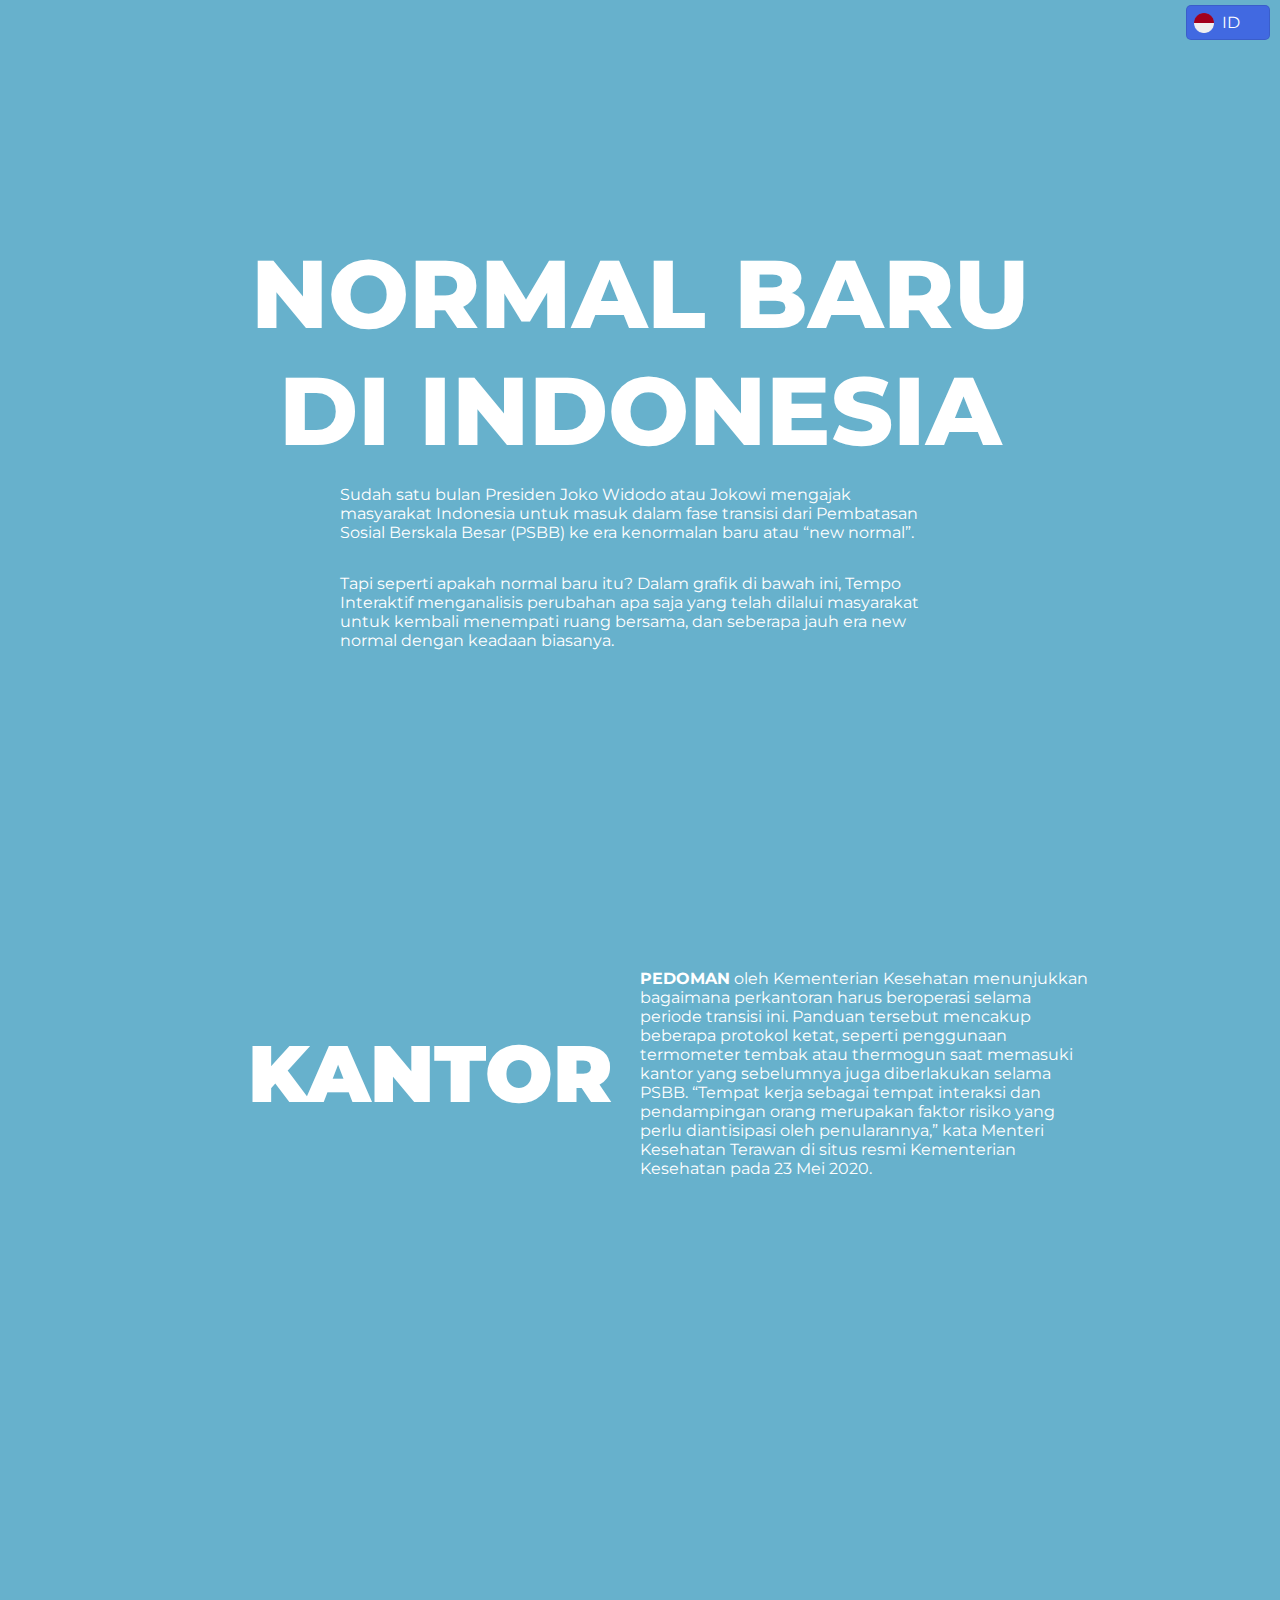
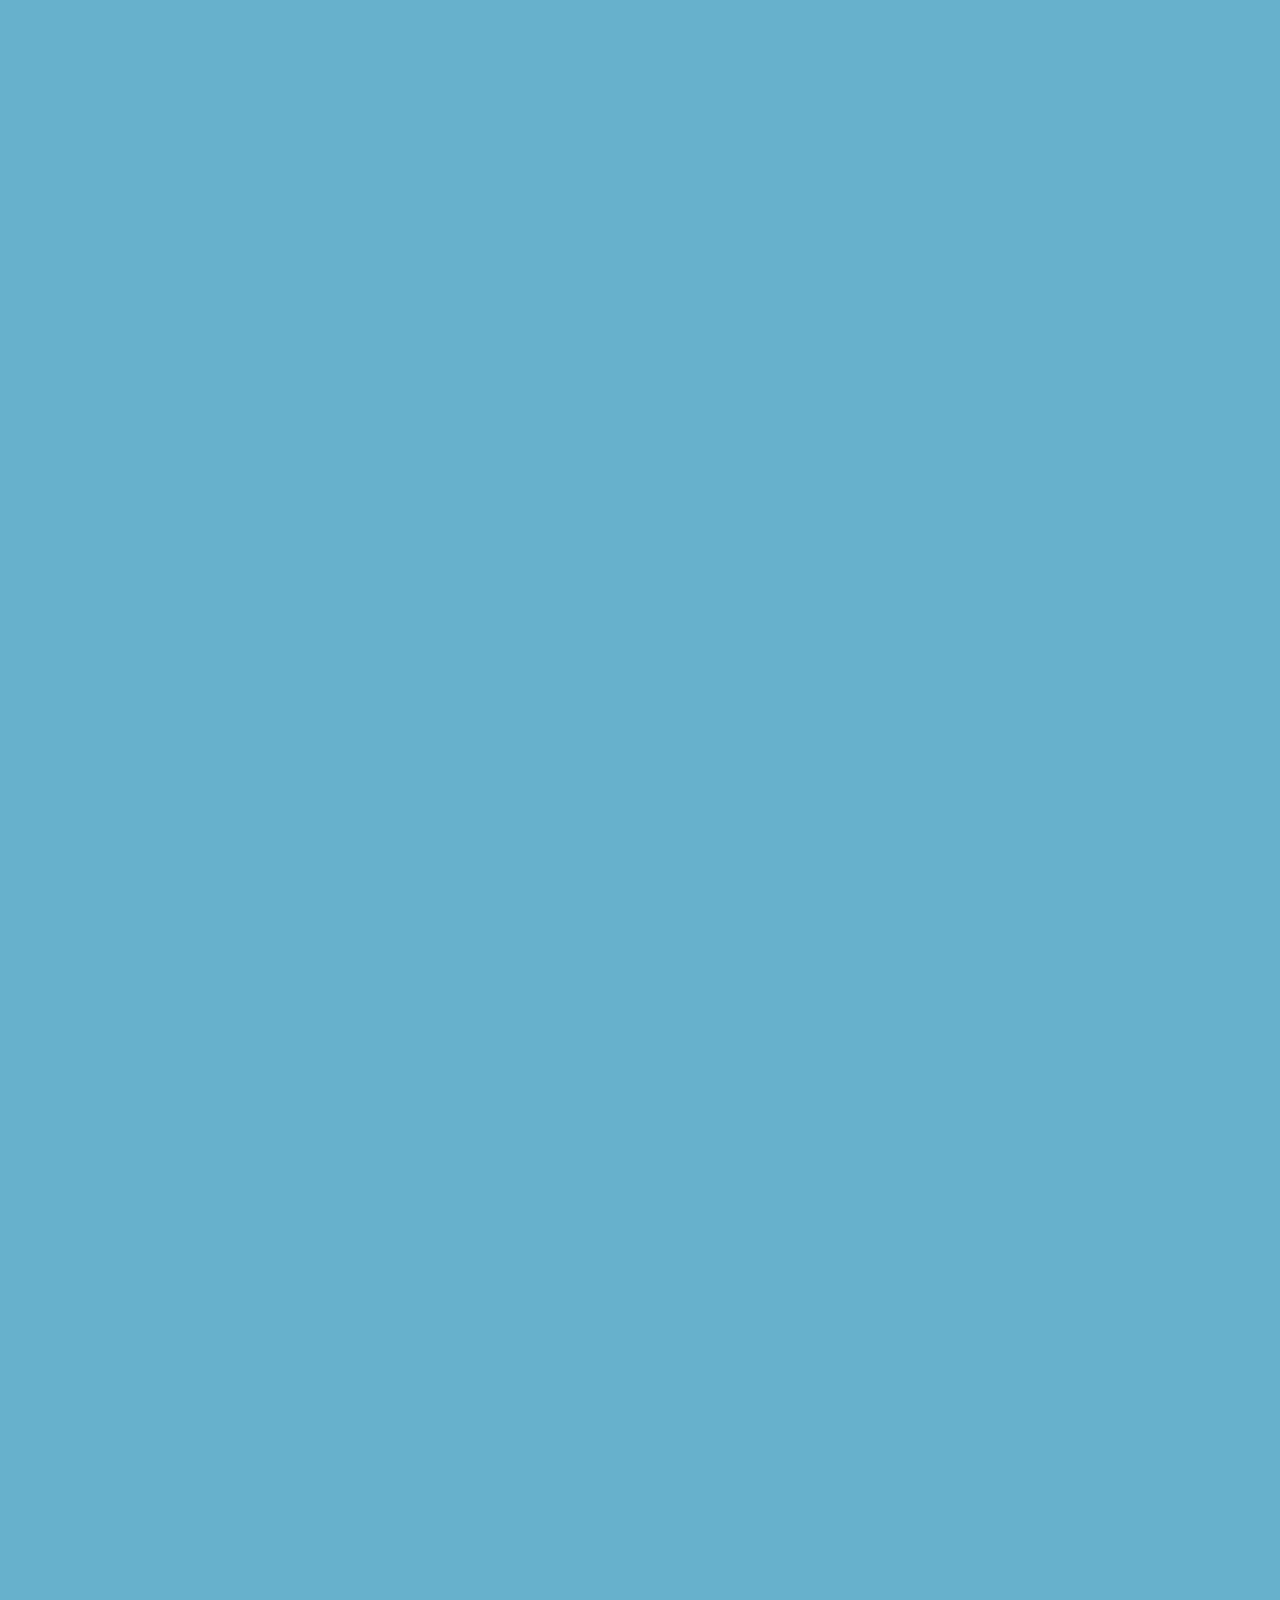
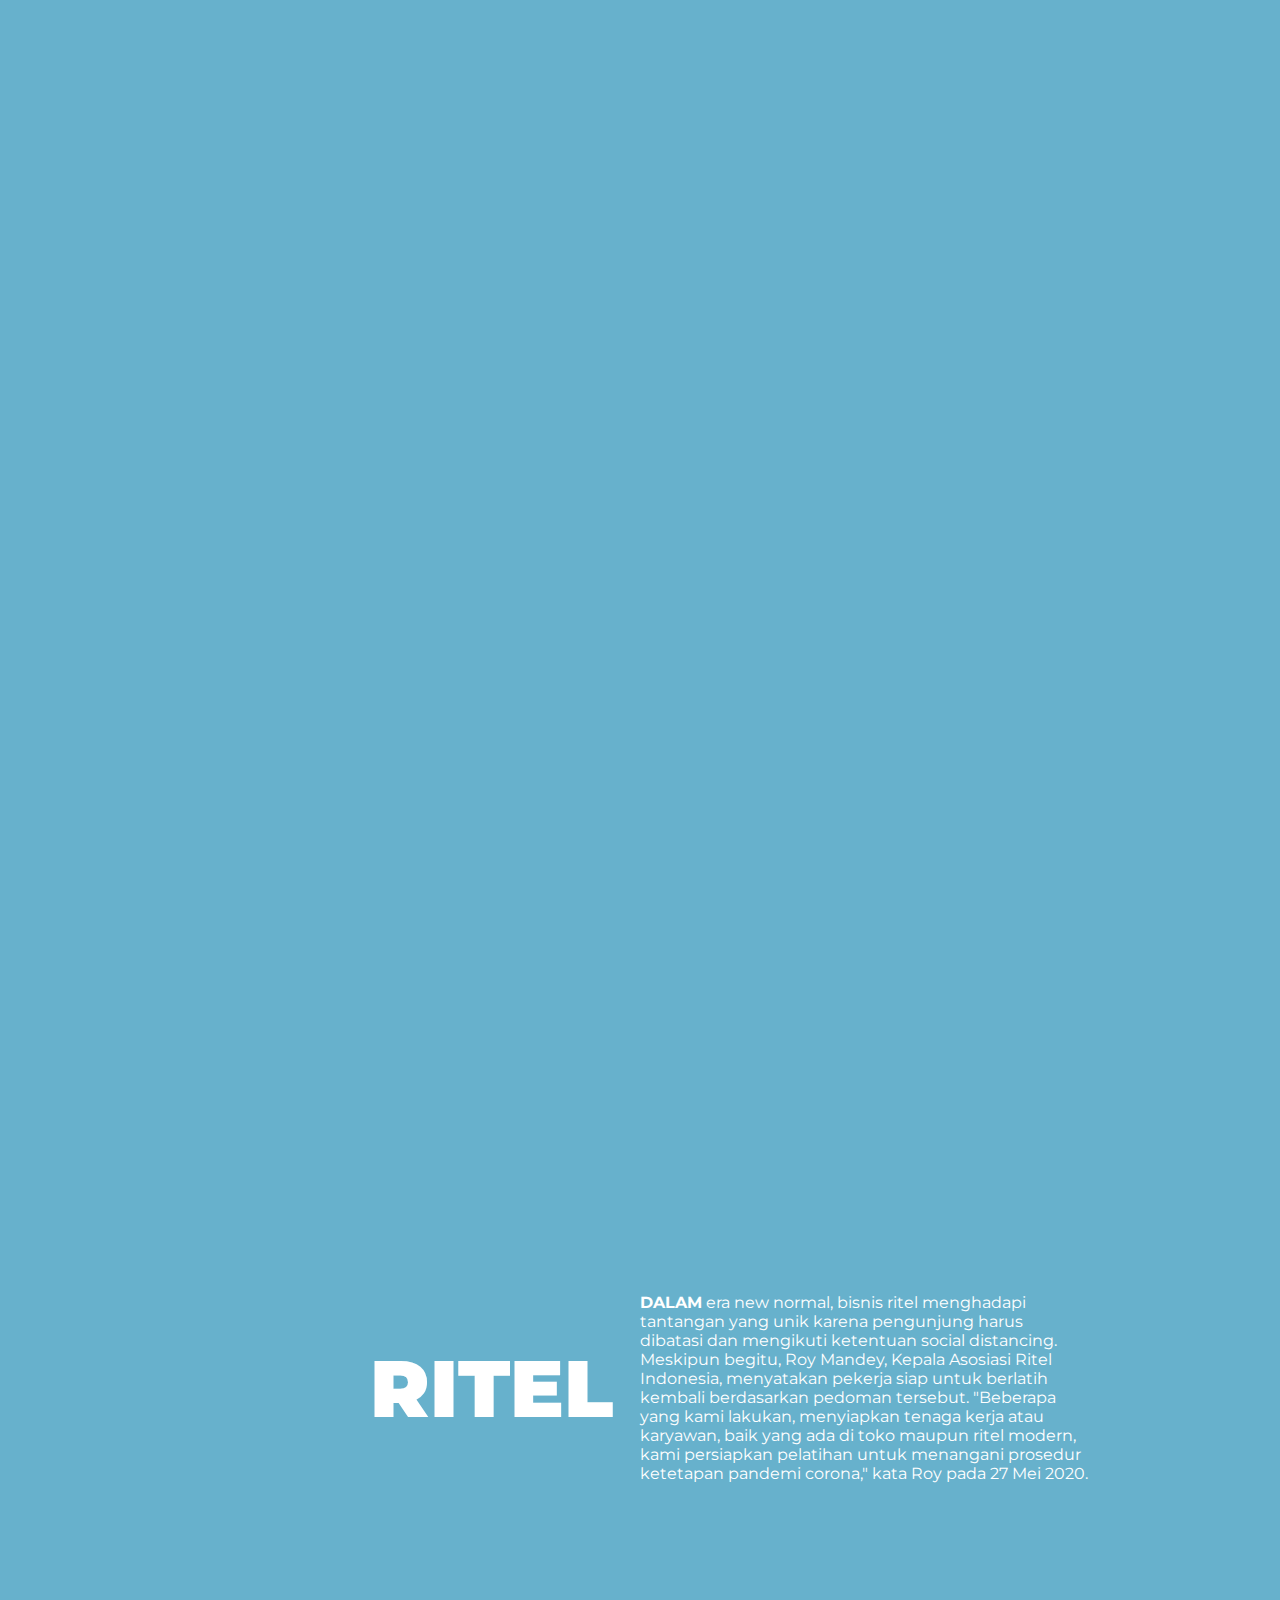
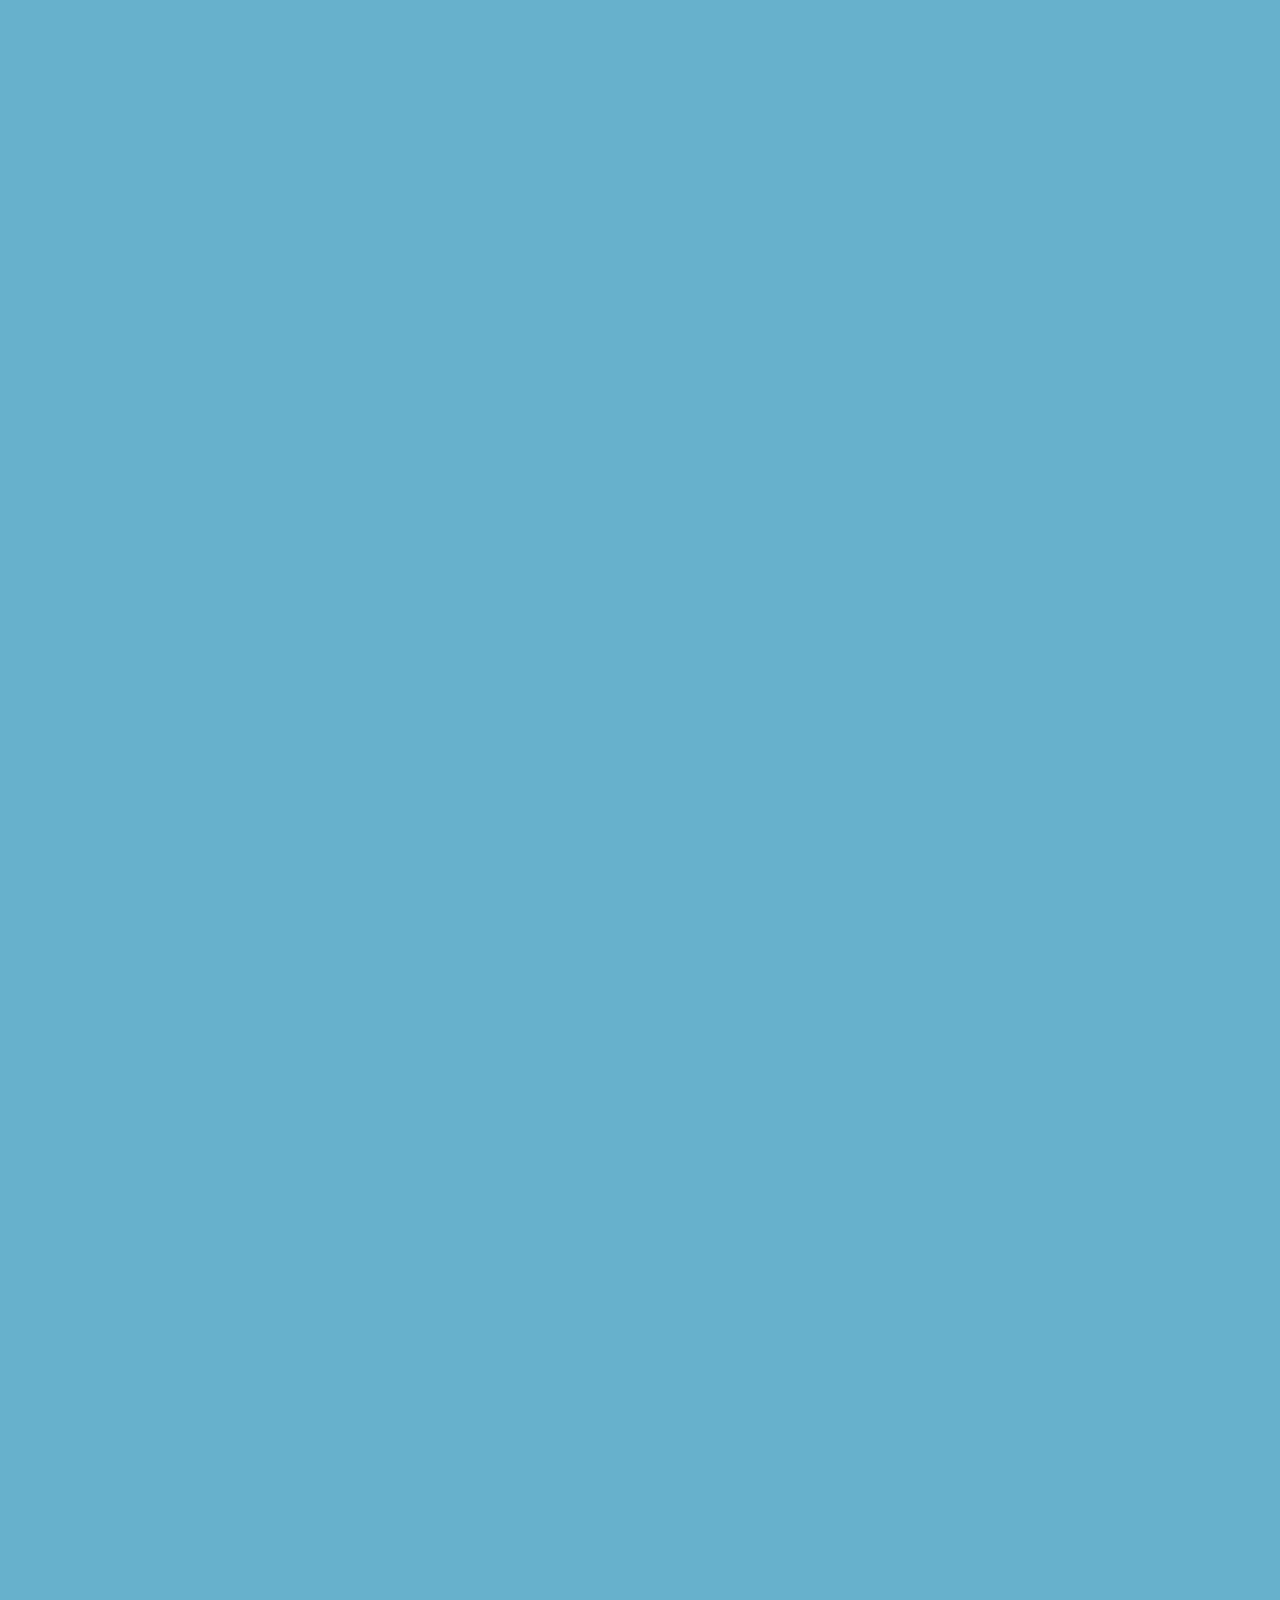
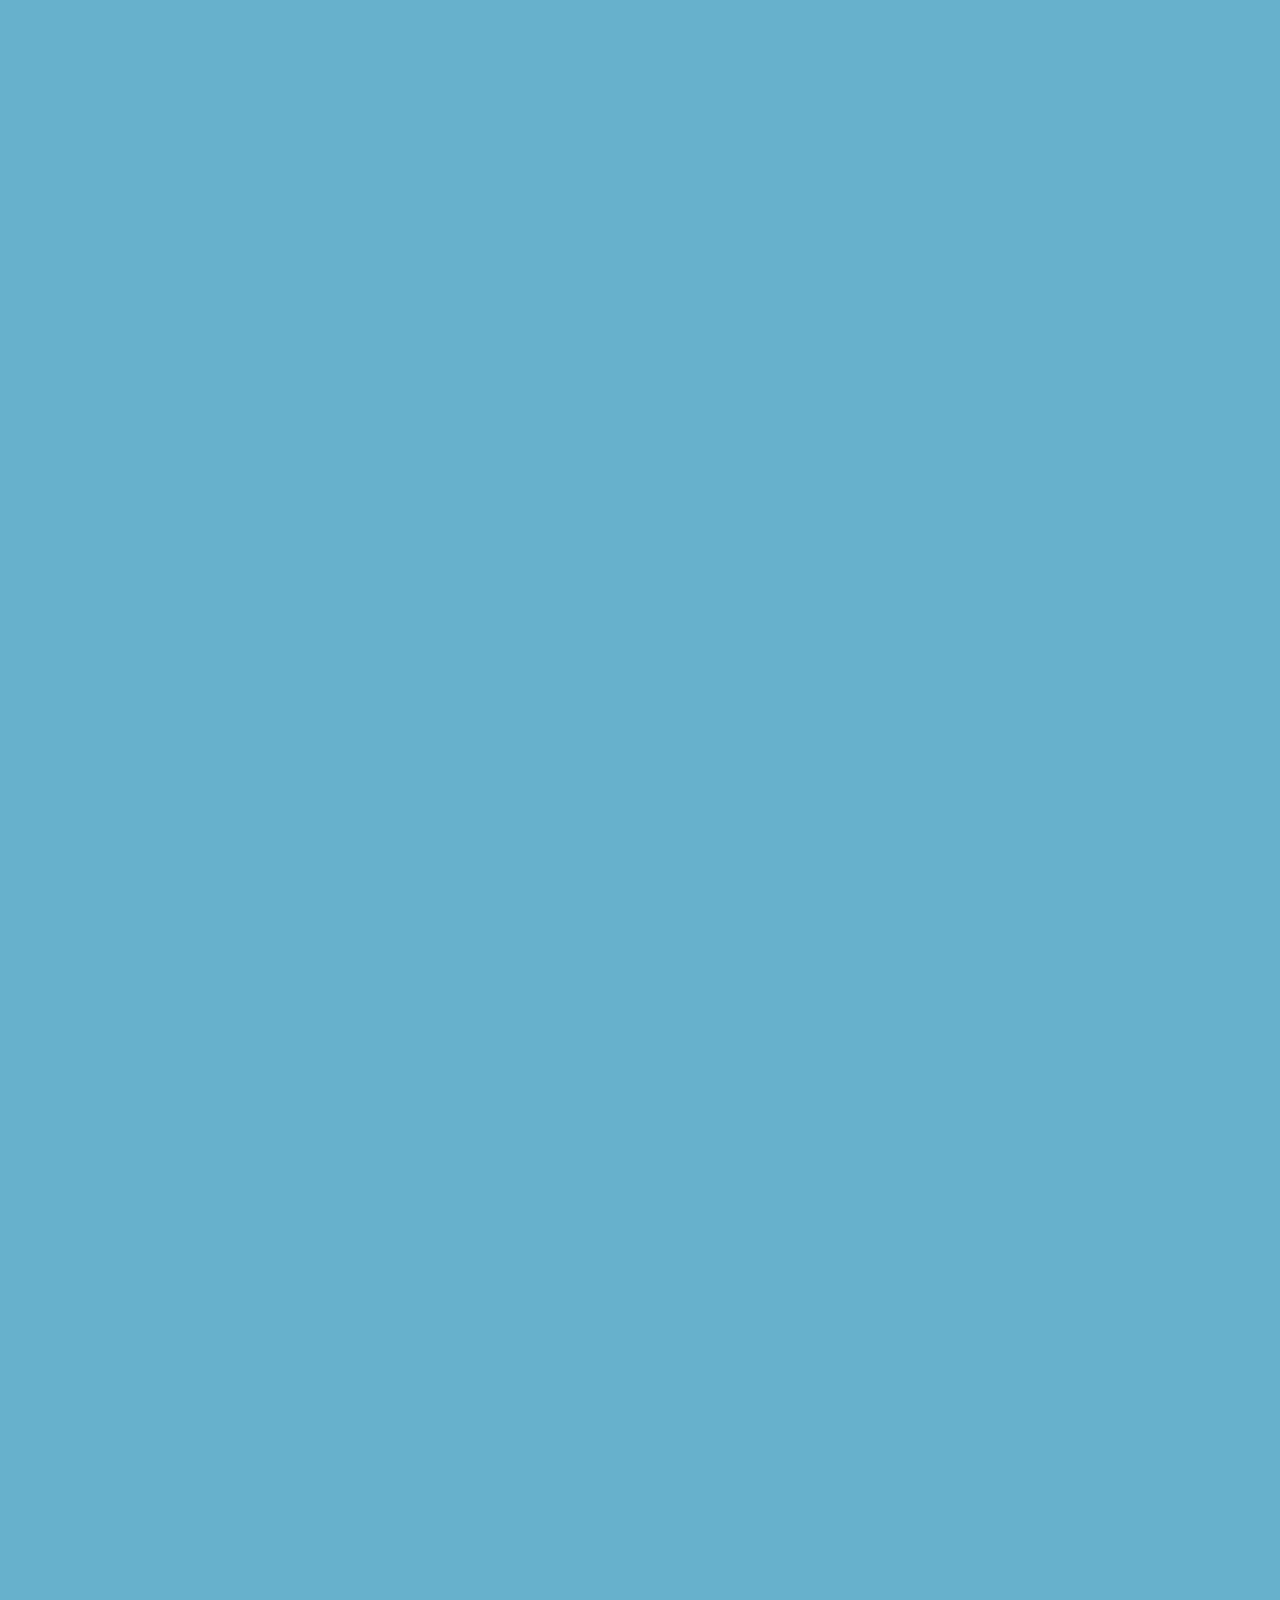
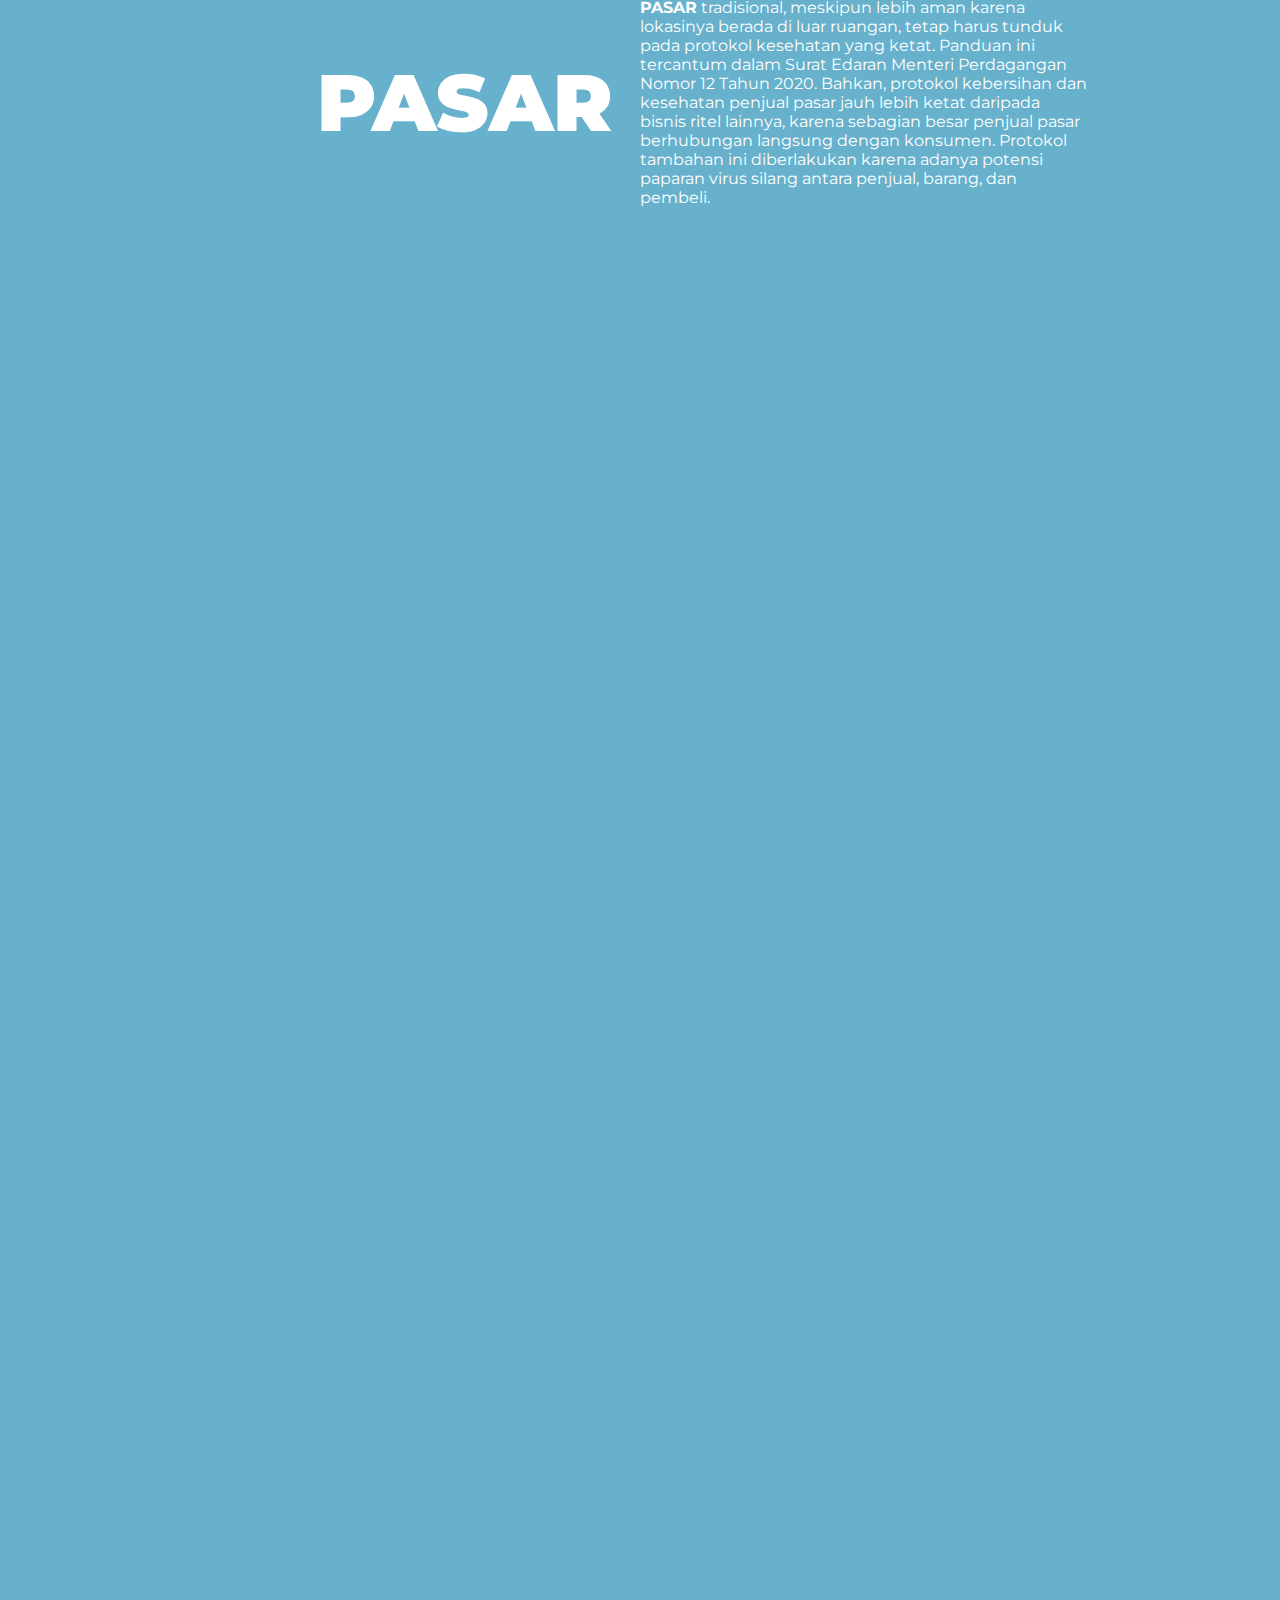
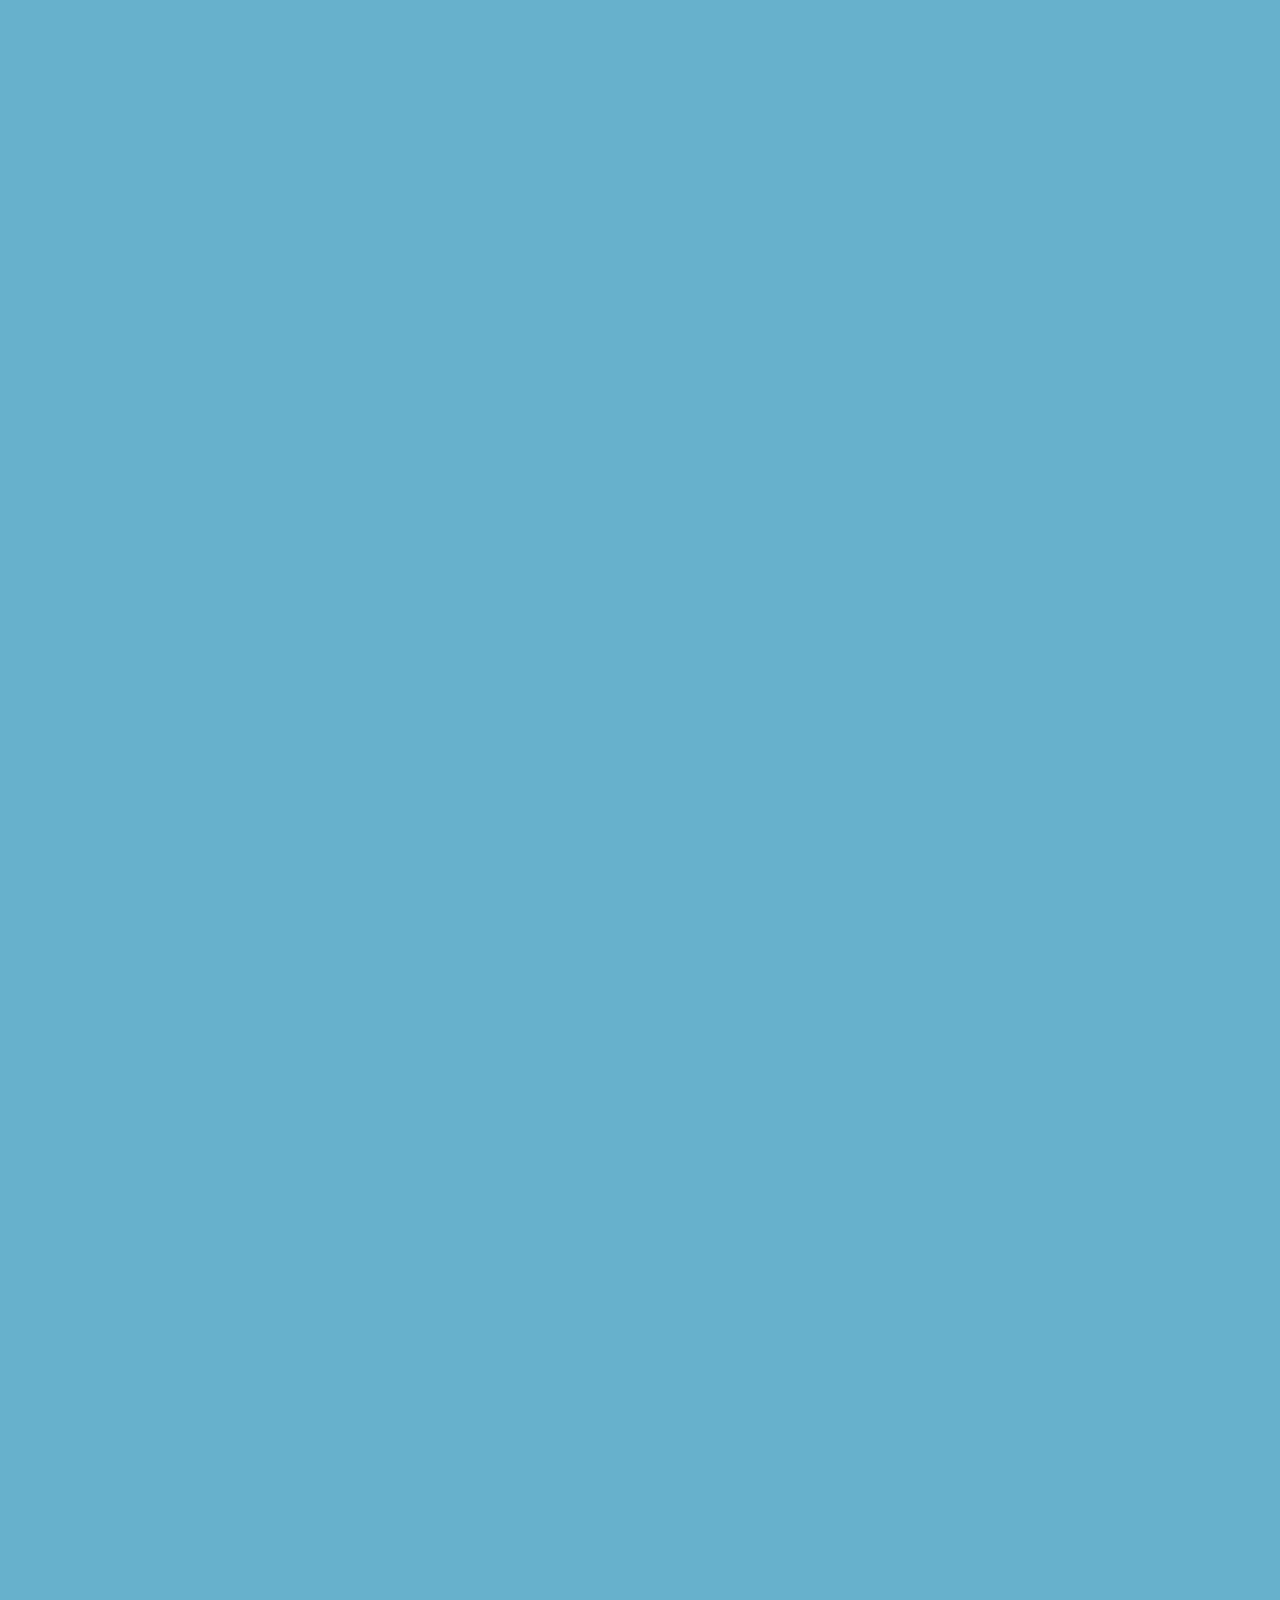
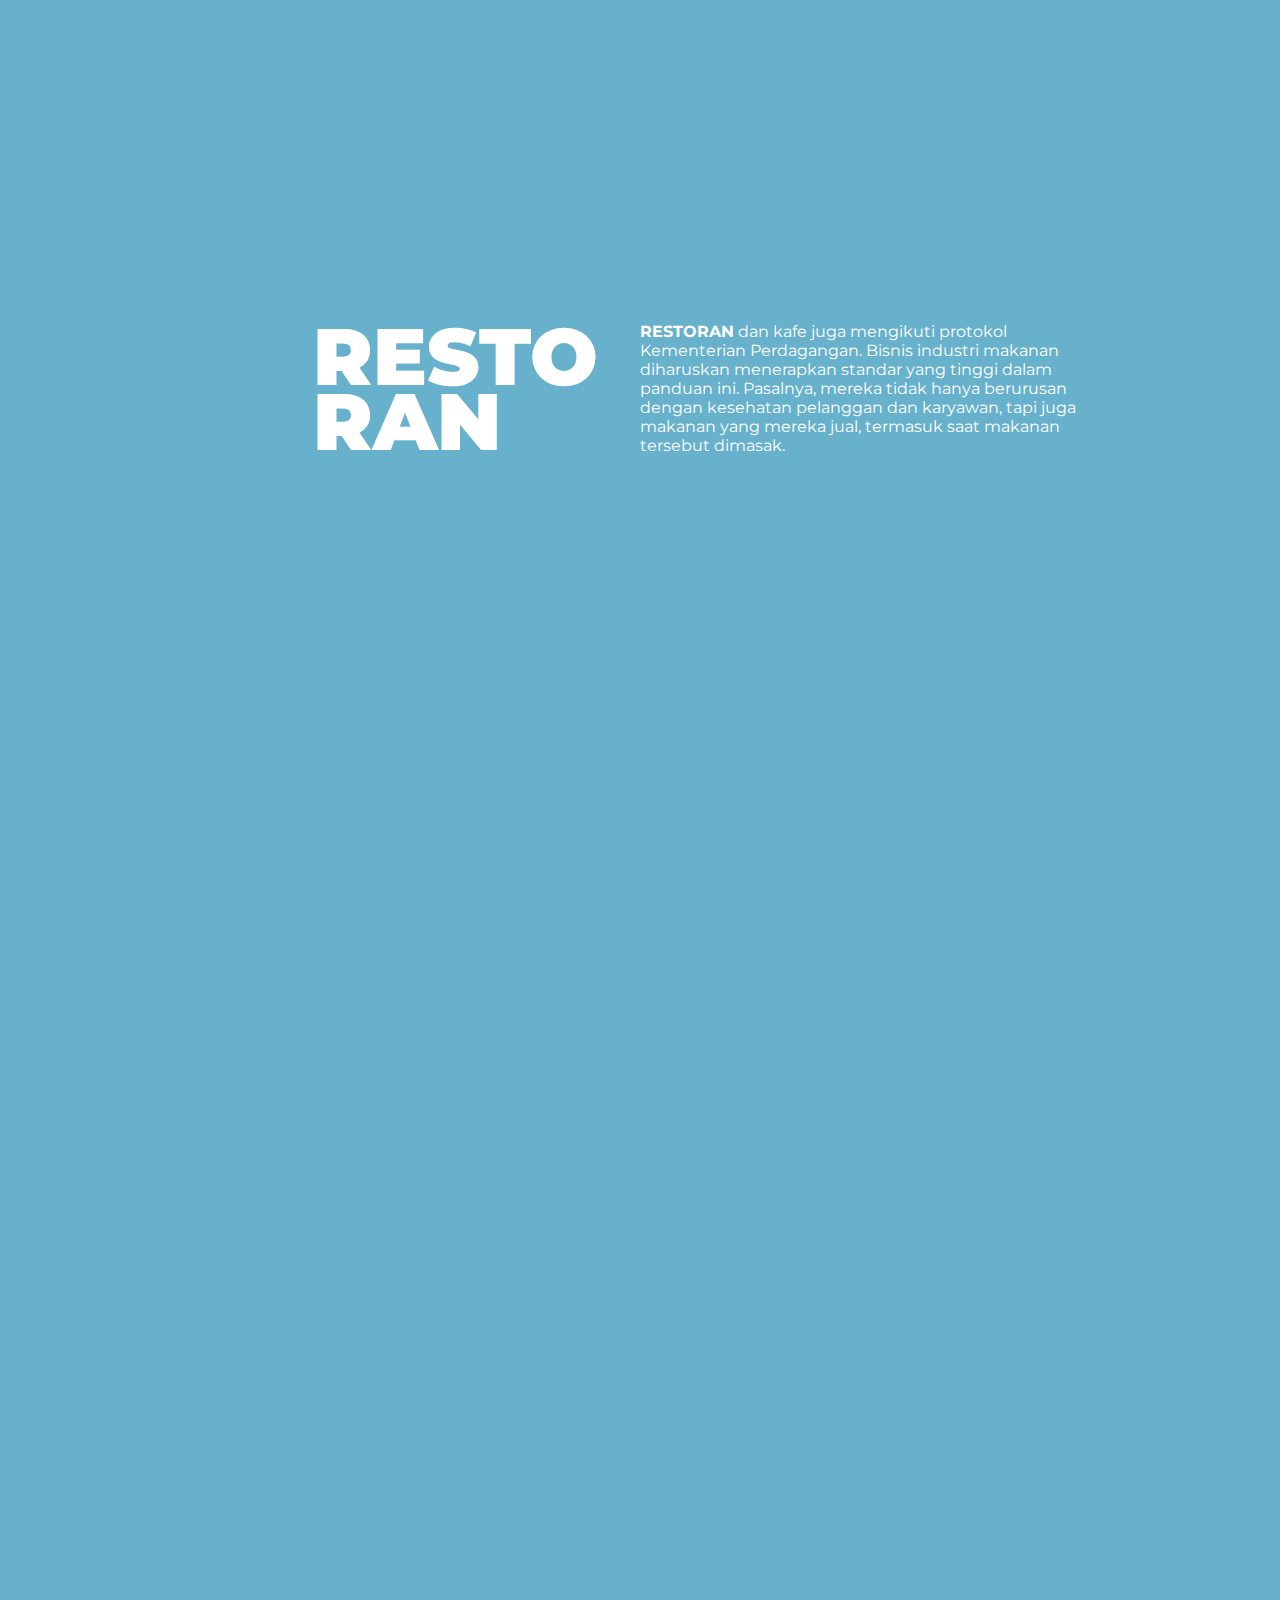
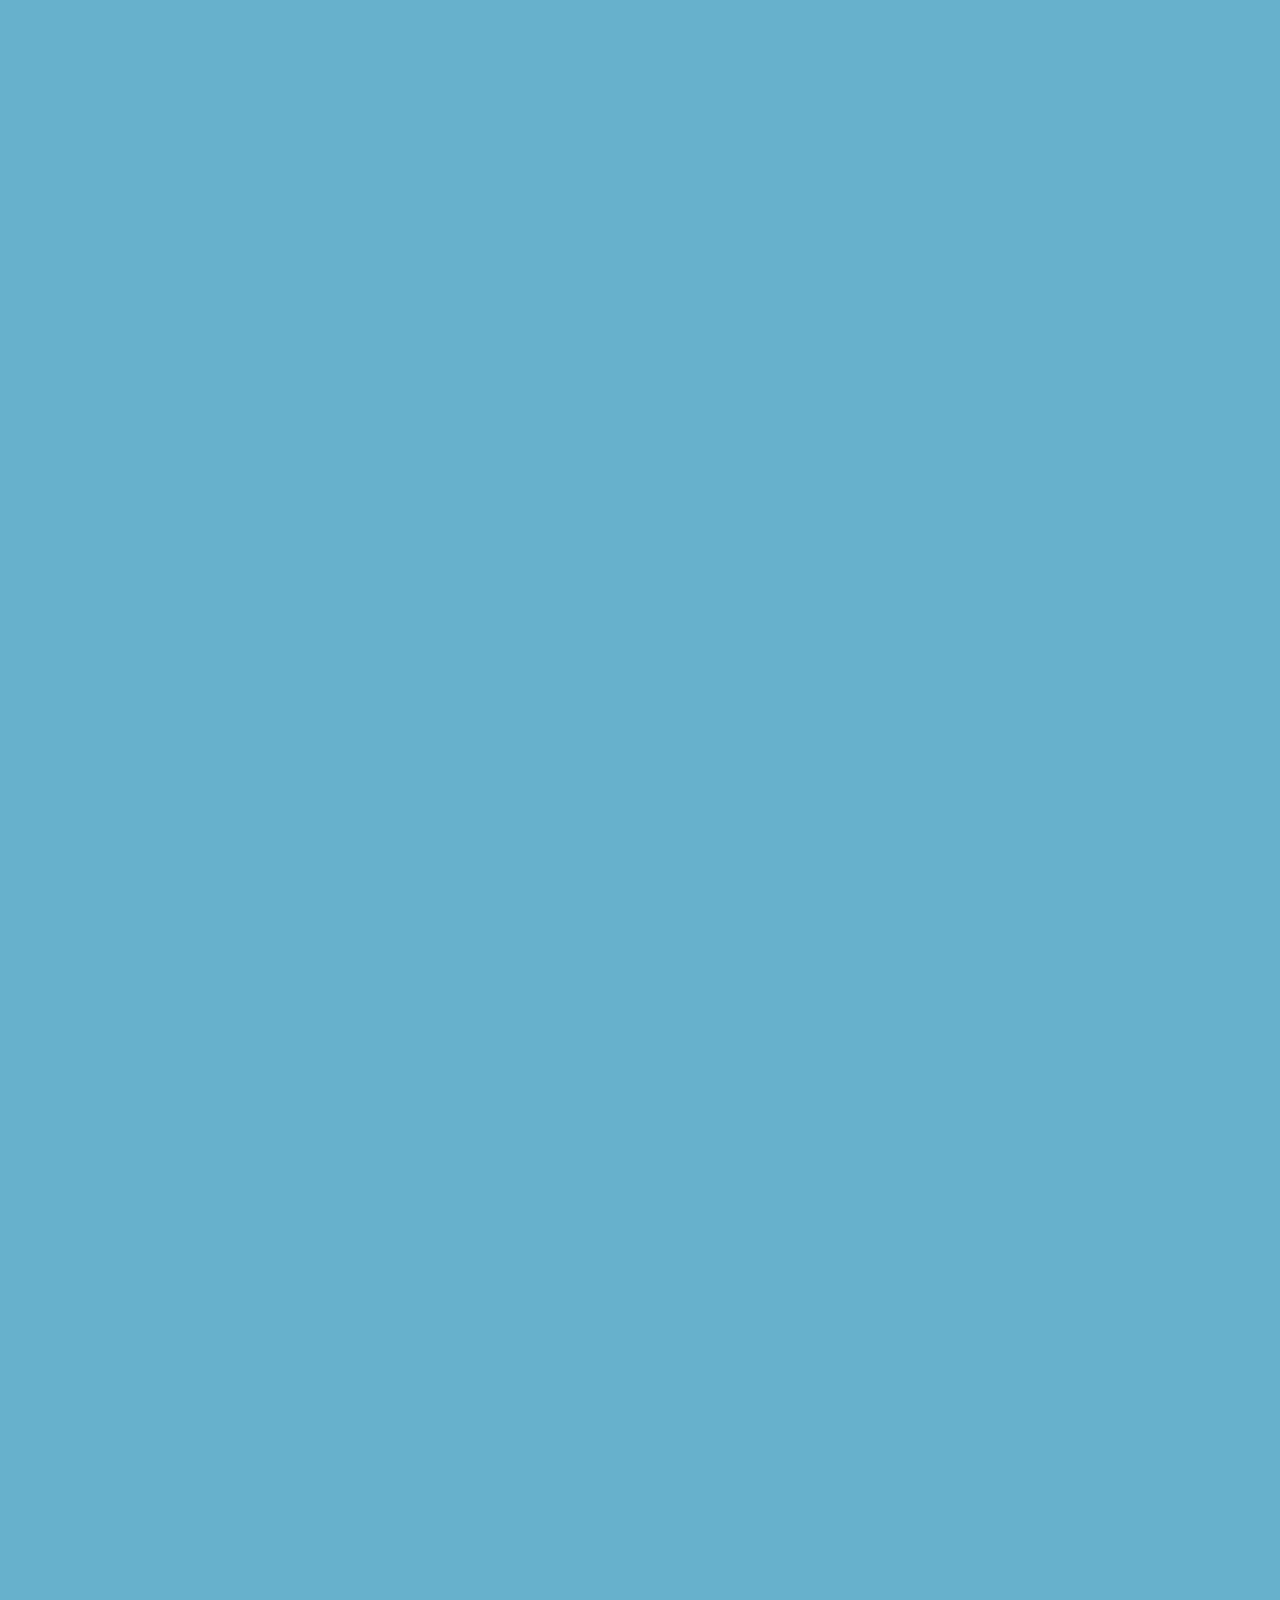
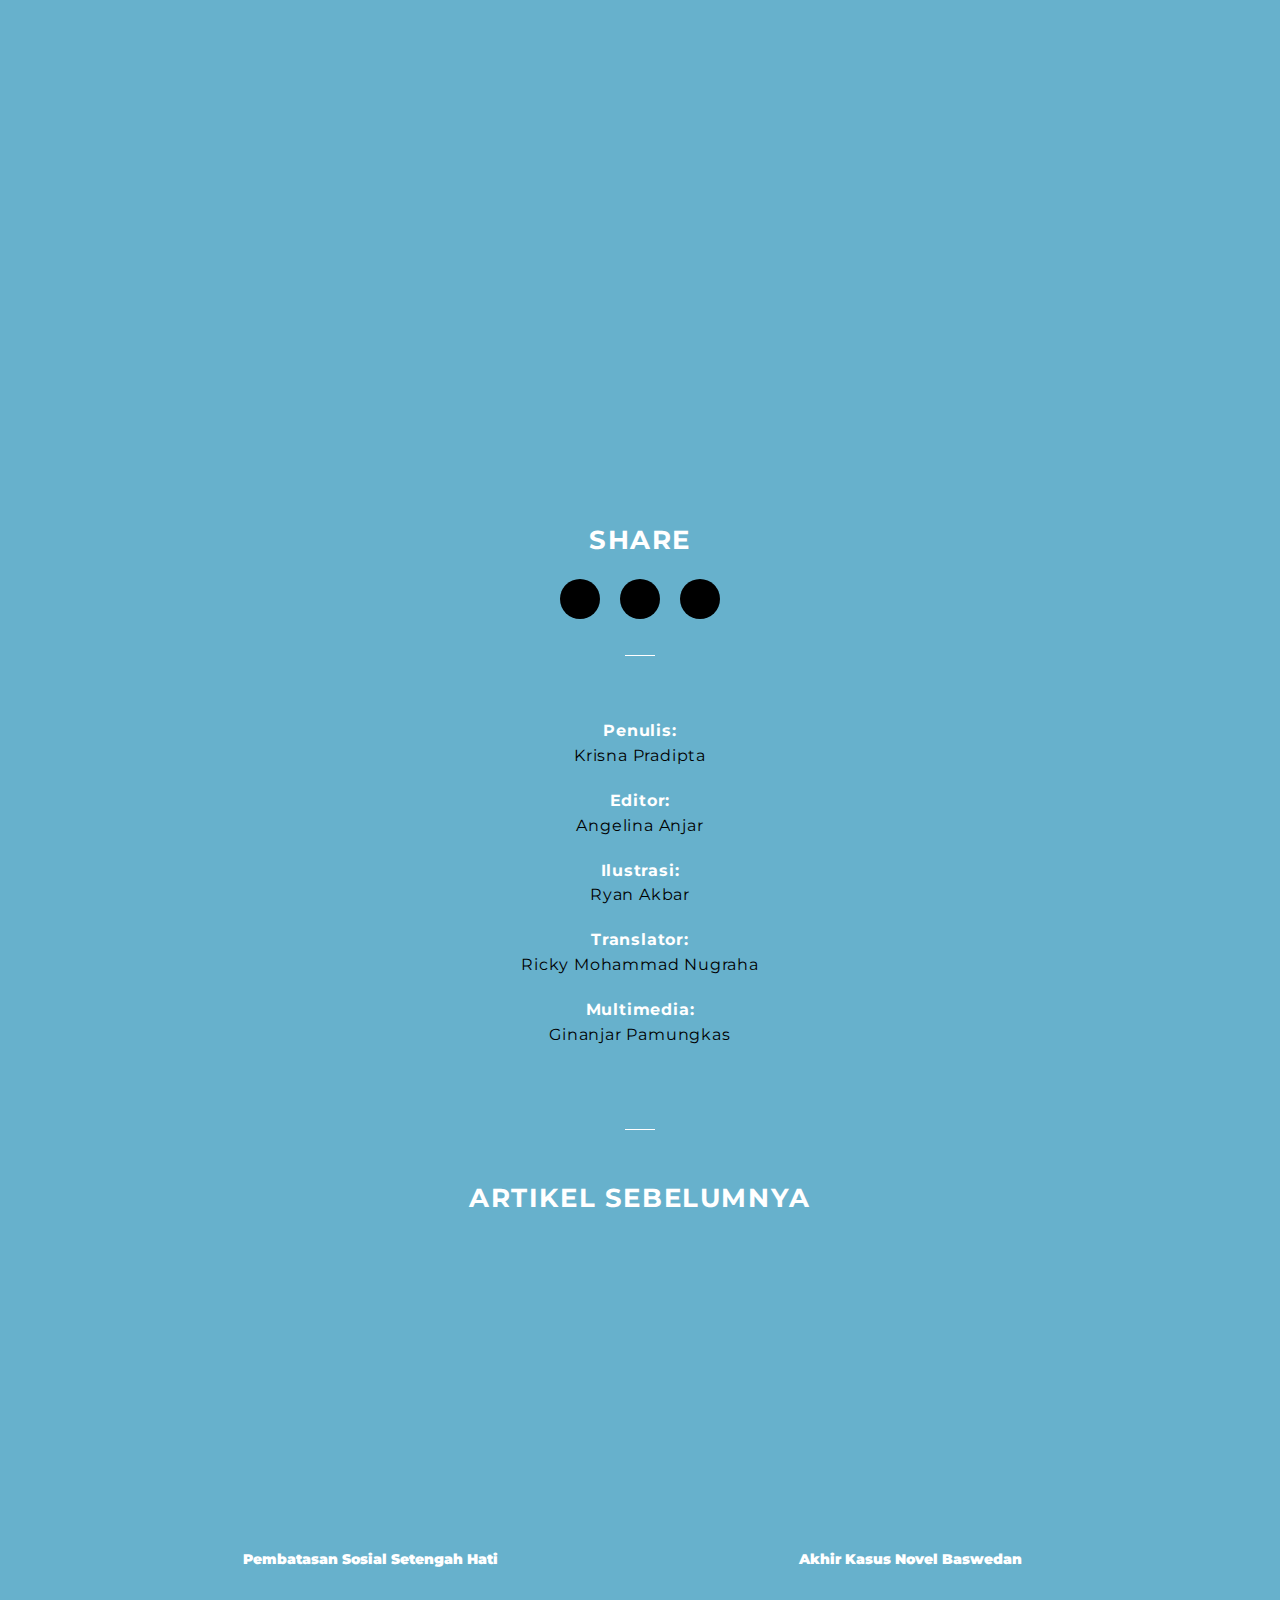
==== commit f7aba66c: "cek" ====
--- a/index.html
+++ b/index.html
@@ -243,22 +243,27 @@
                 <ul class="flat detail">
                     <li>
                         <p>
-                            <i class="id-content">Naskah:</i> Krisna Pradipta
-                        </p>
-                    </li>
-                    <li>
-                        <p>
-                            <i class="id-content">Editor:</i> Angelina Anjar
-                        </p>
-                    </li>
-                    <li>
-                        <p>
-                            <i class="id-content">Ilustrasi:</i> Rio Ariseno
-                        </p>
-                    </li>
-                    <li>
-                        <p>
-                            <i class="id-content">Multimedia:</i> Ginanjar Pamungkas
+                            <i class="id-content">Penulis:</i><i class="en-content">Writer:</i> Krisna Pradipta
+                        </p>
+                    </li>
+                    <li>
+                        <p>
+                            <i>Editor:</i> Angelina Anjar
+                        </p>
+                    </li>
+                    <li>
+                        <p>
+                            <i class="id-content">Ilustrasi:</i><i class="en-content">Ilustration:</i> Ryan Akbar
+                        </p>
+                    </li>
+                    <li>
+                        <p>
+                            <i>Translator:</i> Ricky Mohammad Nugraha
+                        </p>
+                    </li>
+                    <li>
+                        <p>
+                            <i>Multimedia:</i> Ginanjar Pamungkas
                         </p>
                     </li>
                 </ul>
@@ -324,7 +329,8 @@
                 <li>
                     <a class="btn-menu active" href="#perkantoran" id="btn-perkantoran">
                         <svg id="Layer_5" enable-background="new 0 0 64 64" viewBox="0 0 64 64" xmlns="http://www.w3.org/2000/svg"><g><path class="btn-line" d="m41 51h2v8h-2z"/><path class="btn-line" d="m45 51h2v8h-2z"/><path class="btn-line" d="m55 35.99v-20.99h-2v-10.181l-2 .333v-2.152h-2v2.486l-2 .333v-4.819h-2v5.153l-2 .333v-3.486h-2v3.819l-2 .333v7.848h-2v10h-8v-14h-4v-6h-2v-4h-10v4h-2v6h-4v18.685c-2.072.989-3.581 2.962-3.92 5.315h-2.08v28h62v-28.153zm-14-27.143 10-1.667v7.82h-10zm-2 8.153h14v19.276l-6 .857v5.201l-3-4-3 4v-17.334h-2zm0 12h-14v-2h14zm0 20h10v12h-10zm1-2 4-5.333 4 5.333zm-25-44h6v2h-6zm-2 4h10v4h-10zm-4 6h18v12h-4v4.685c-.911-.434-1.926-.685-3-.685h-10c-.34 0-.672.033-1 .08zm1 18h10c2.414 0 4.434 1.721 4.899 4h-19.798c.465-2.279 2.485-4 4.899-4zm17 6v2h-24v-2zm-4 18h-4v-4h4zm-6 0h-4v-4h4zm0 2v4h-4v-4zm2 0h4v4h-4zm4-8h-4v-4h4zm-6 0h-4v-4h4zm-6 0h-4v-4h4zm-4 2h4v4h-4zm0 6h4v4h-4zm18 4v-18h-20v18h-2v-20h24v20zm1.92-26c-.216-1.502-.906-2.853-1.92-3.889v-.111h14v14l-2 2.667v13.333h-8v-26zm34.08 26h-10v-13.333l-2-2.667v-6.133l12-1.714z"/><path class="btn-line" d="m31 33h2v2h-2z"/><path class="btn-line" d="m31 57h2v2h-2z"/><path class="btn-line" d="m31 37h2v2h-2z"/><path class="btn-line" d="m31 53h2v2h-2z"/><path class="btn-line" d="m31 45h2v2h-2z"/><path class="btn-line" d="m31 41h2v2h-2z"/><path class="btn-line" d="m31 49h2v2h-2z"/><path class="btn-line" d="m35 41h2v2h-2z"/><path class="btn-line" d="m35 37h2v2h-2z"/><path class="btn-line" d="m35 33h2v2h-2z"/><path class="btn-line" d="m57 57h2v2h-2z"/><path class="btn-line" d="m57 49h2v2h-2z"/><path class="btn-line" d="m57 53h2v2h-2z"/><path class="btn-line" d="m57 45h2v2h-2z"/><path class="btn-line" d="m57 41h2v2h-2z"/><path class="btn-line" d="m53 53h2v2h-2z"/><path class="btn-line" d="m53 41h2v2h-2z"/><path class="btn-line" d="m53 49h2v2h-2z"/><path class="btn-line" d="m53 57h2v2h-2z"/><path class="btn-line" d="m53 45h2v2h-2z"/><path class="btn-line" d="m23 15h2v2h-2z"/><path class="btn-line" d="m19 15h2v2h-2z"/><path class="btn-line" d="m11 15h2v2h-2z"/><path class="btn-line" d="m15 15h2v2h-2z"/><path class="btn-line" d="m15 19h2v2h-2z"/><path class="btn-line" d="m23 19h2v2h-2z"/><path class="btn-line" d="m11 19h2v2h-2z"/><path class="btn-line" d="m19 19h2v2h-2z"/><path class="btn-line" d="m11 23h2v2h-2z"/><path class="btn-line" d="m15 23h2v2h-2z"/><path class="btn-line" d="m19 23h2v2h-2z"/><path class="btn-line" d="m49 19h2v2h-2z"/><path class="btn-line" d="m45 19h2v2h-2z"/><path class="btn-line" d="m41 19h2v2h-2z"/><path class="btn-line" d="m49 23h2v2h-2z"/><path class="btn-line" d="m41 23h2v2h-2z"/><path class="btn-line" d="m45 23h2v2h-2z"/><path class="btn-line" d="m45 35h2v2h-2z"/><path class="btn-line" d="m45 31h2v2h-2z"/><path class="btn-line" d="m45 27h2v2h-2z"/><path class="btn-line" d="m49 31h2v2h-2z"/><path class="btn-line" d="m49 27h2v2h-2z"/></g></svg>
-                        <font class="id-content">PERKANTORAN</font>
+                        <font class="id-content">KANTOR</font>
+                        <font class="en-content">OFFICE</font>
                     </a>
                 </li>
                 <li>
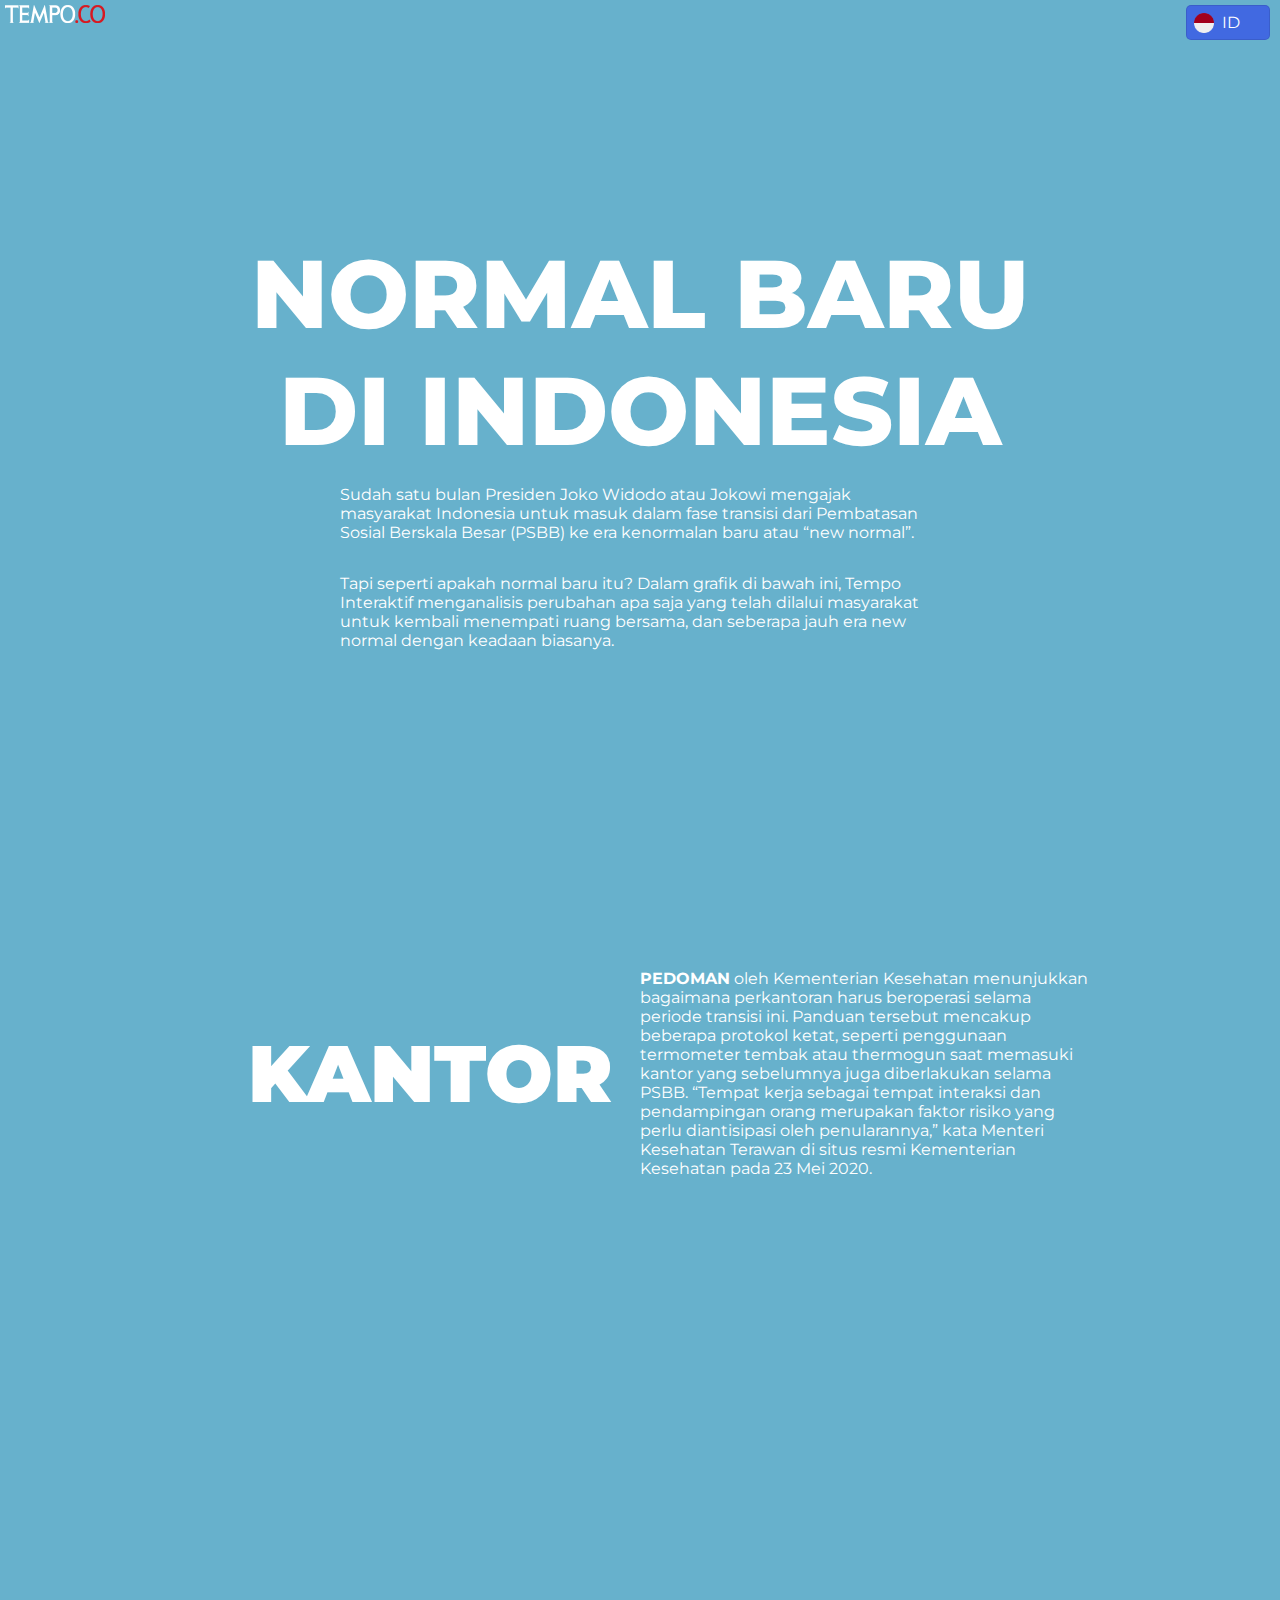
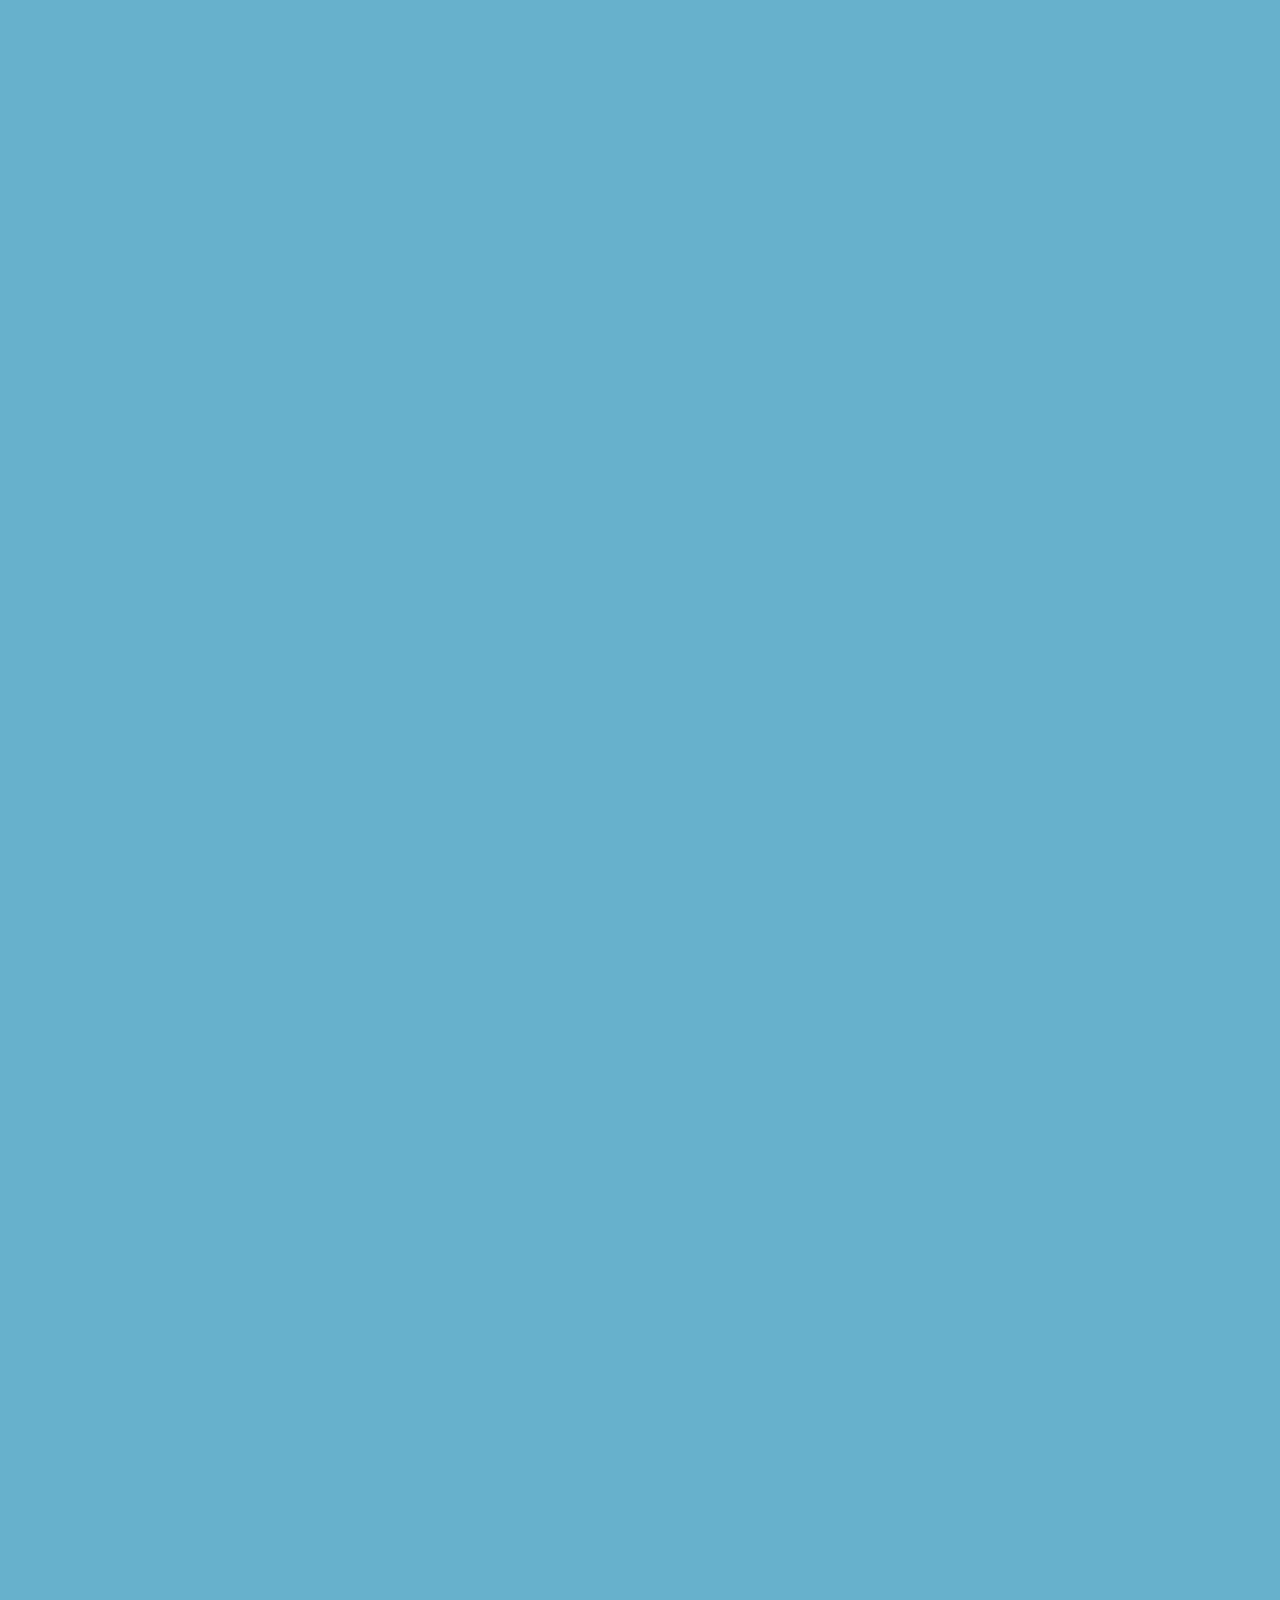
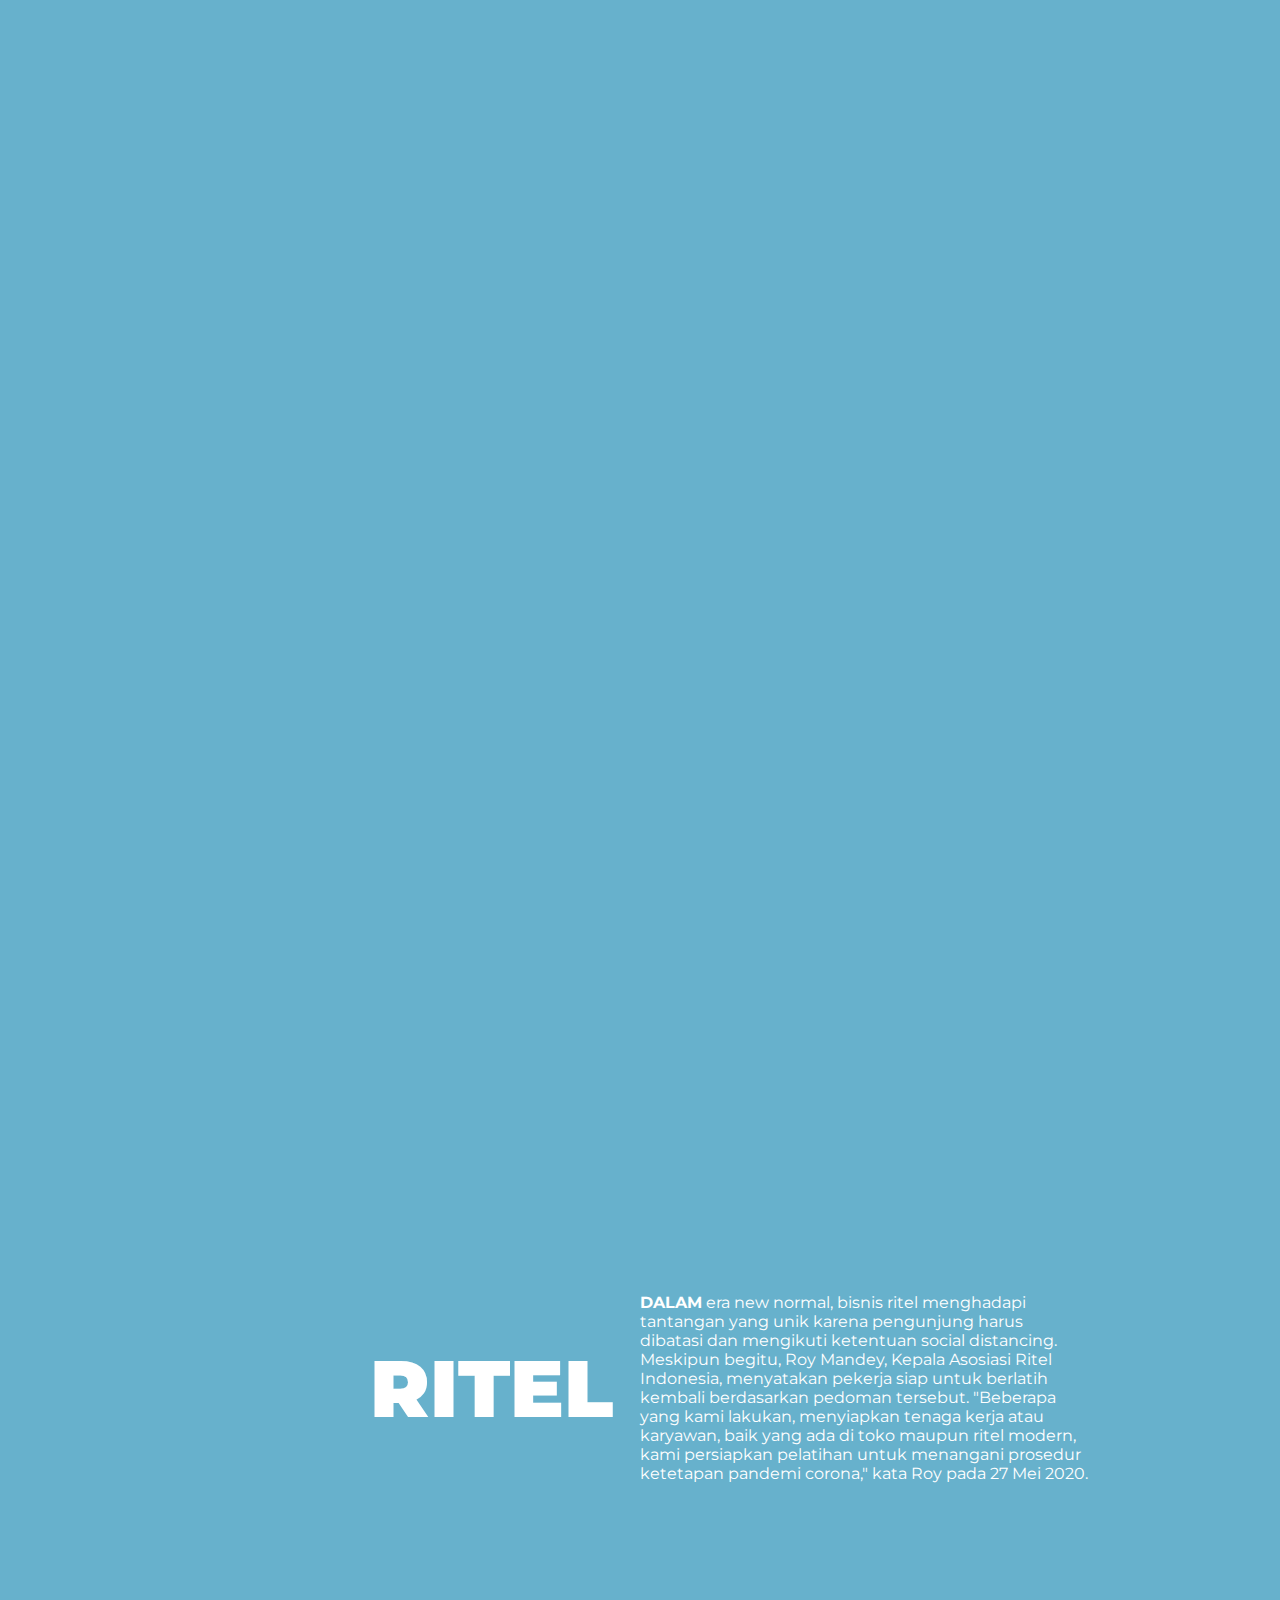
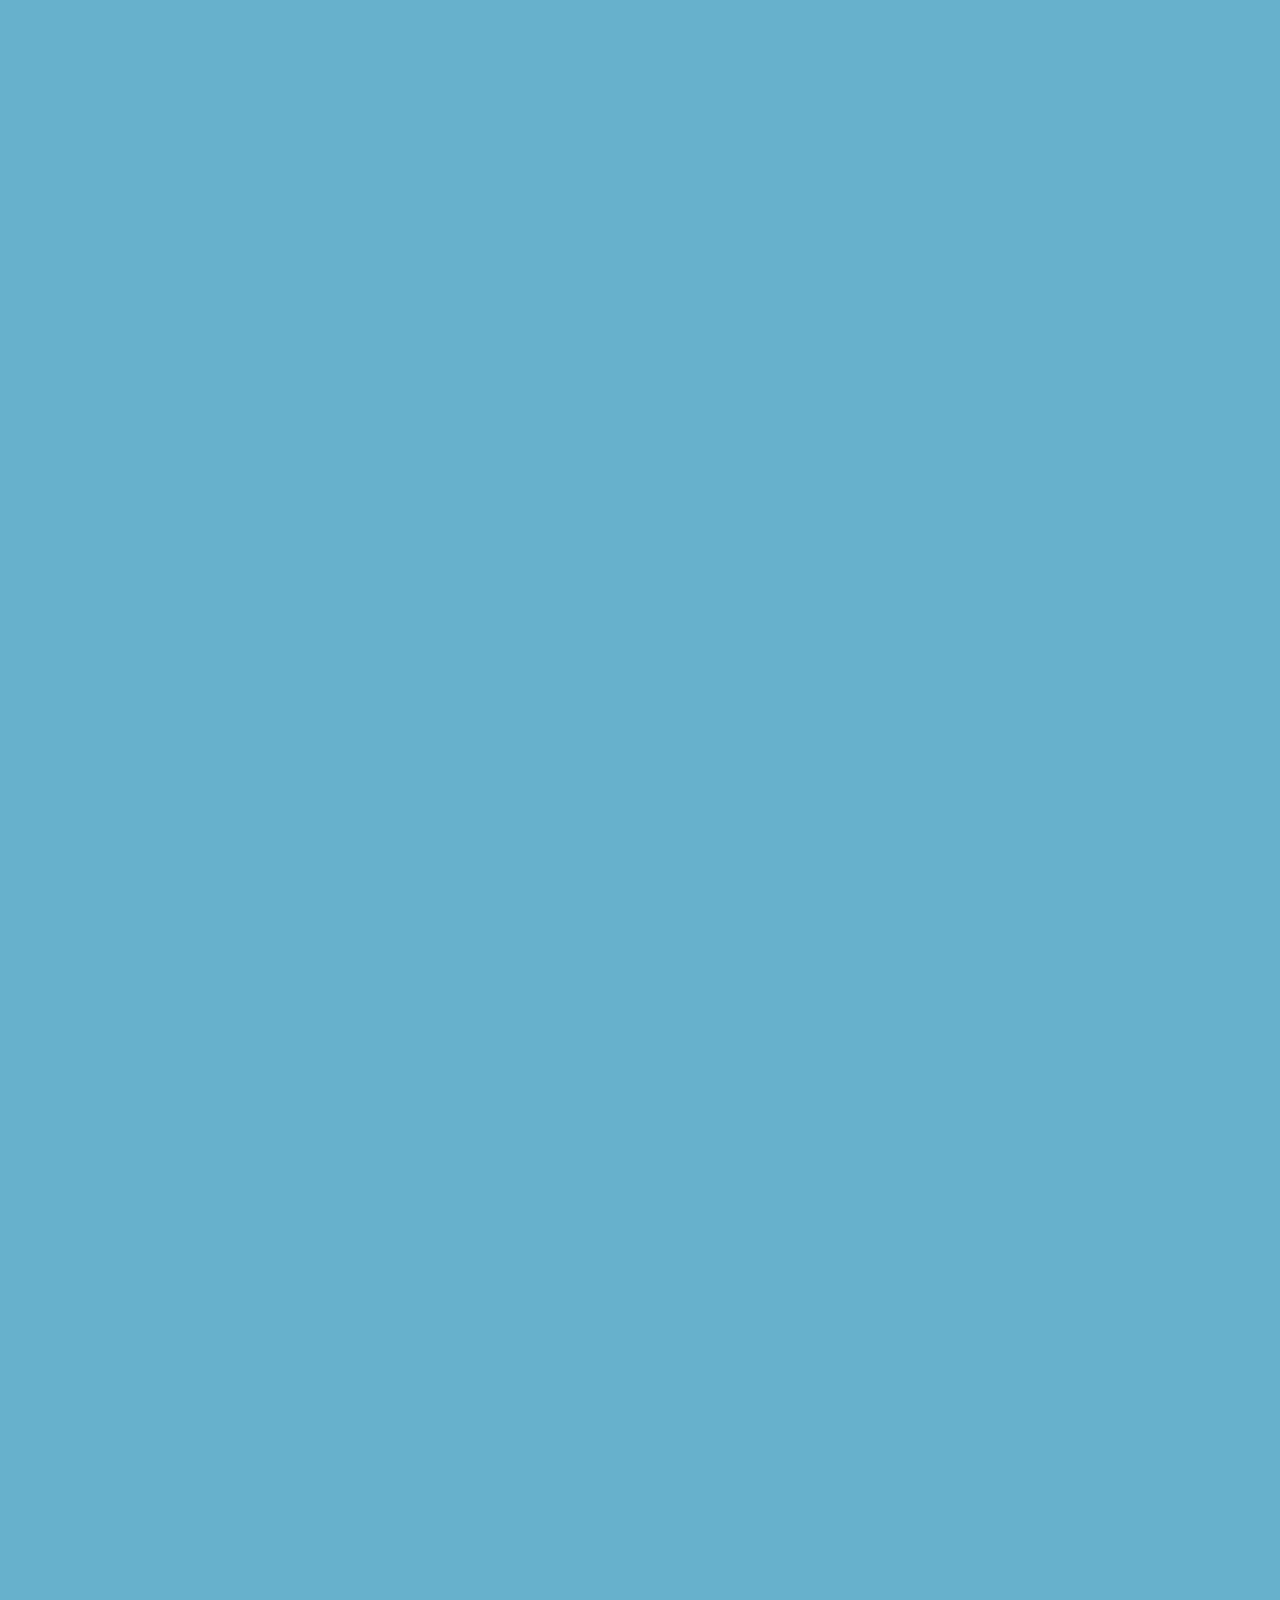
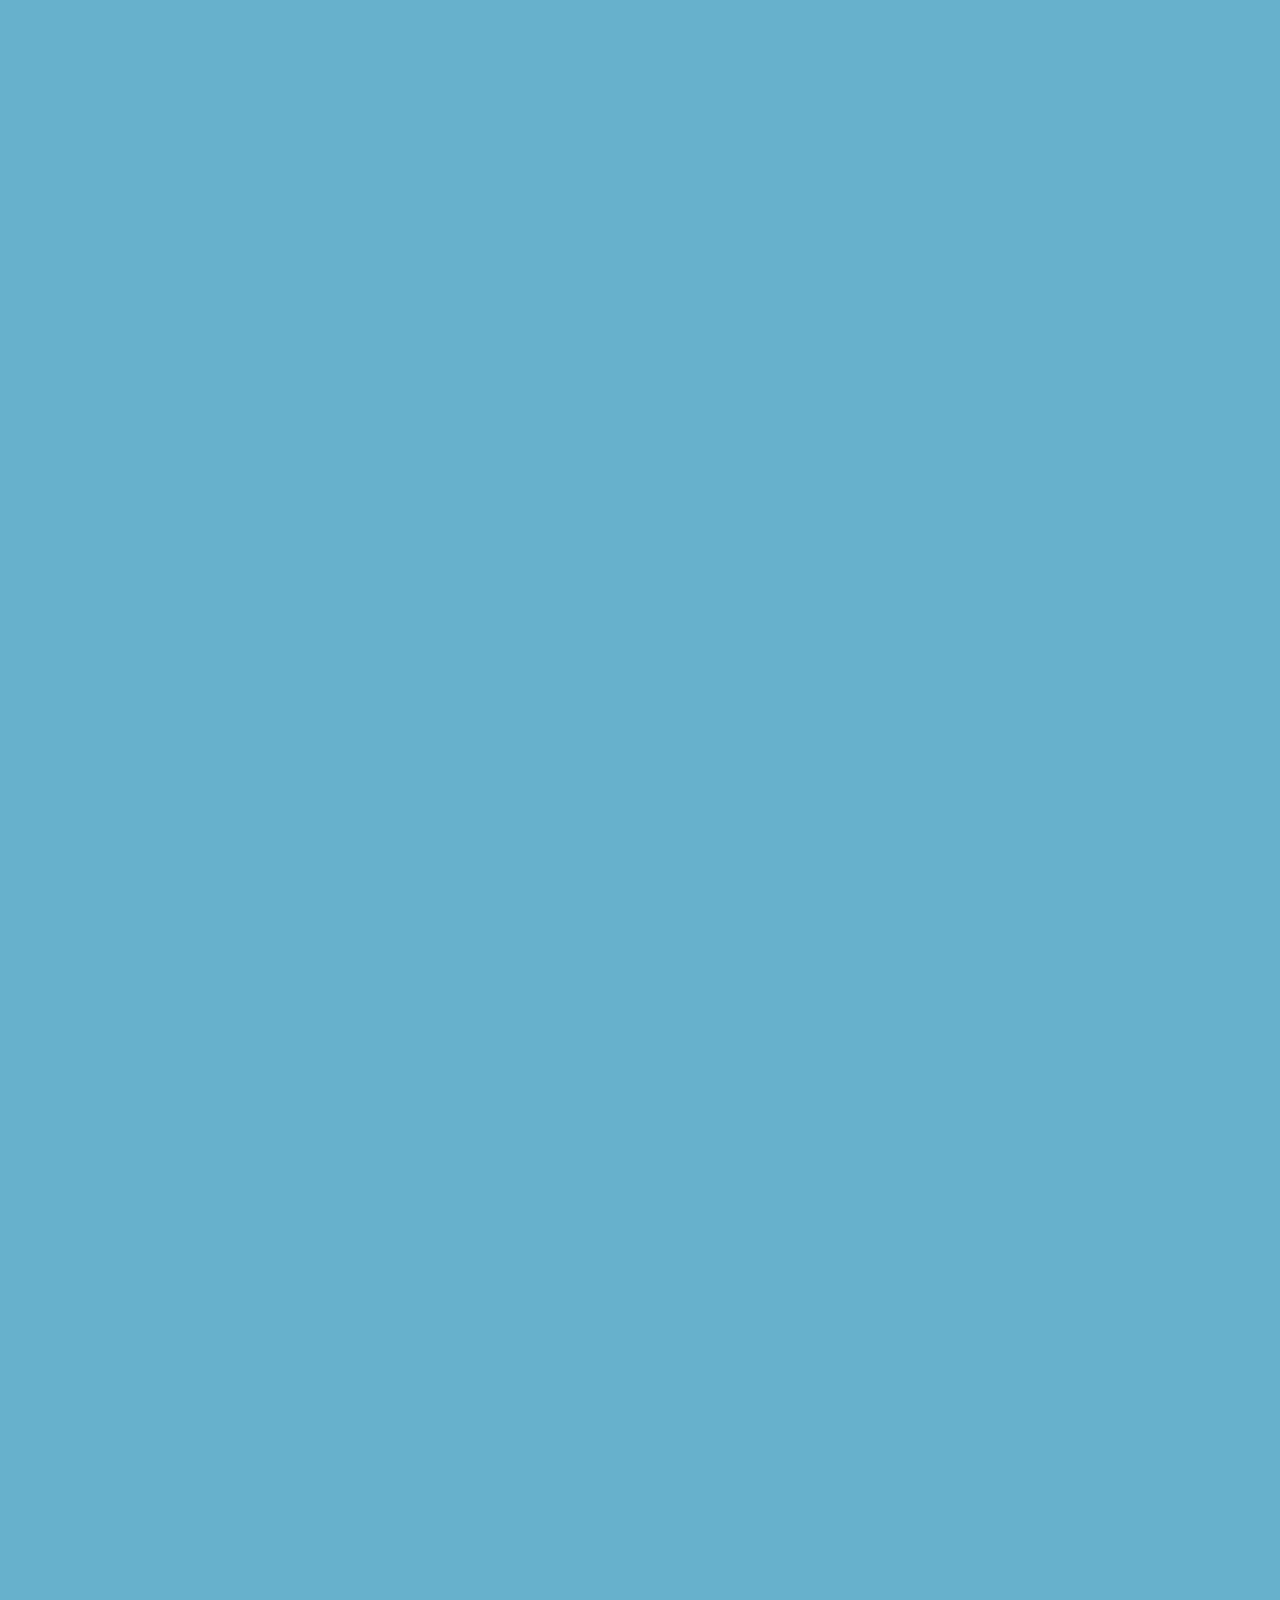
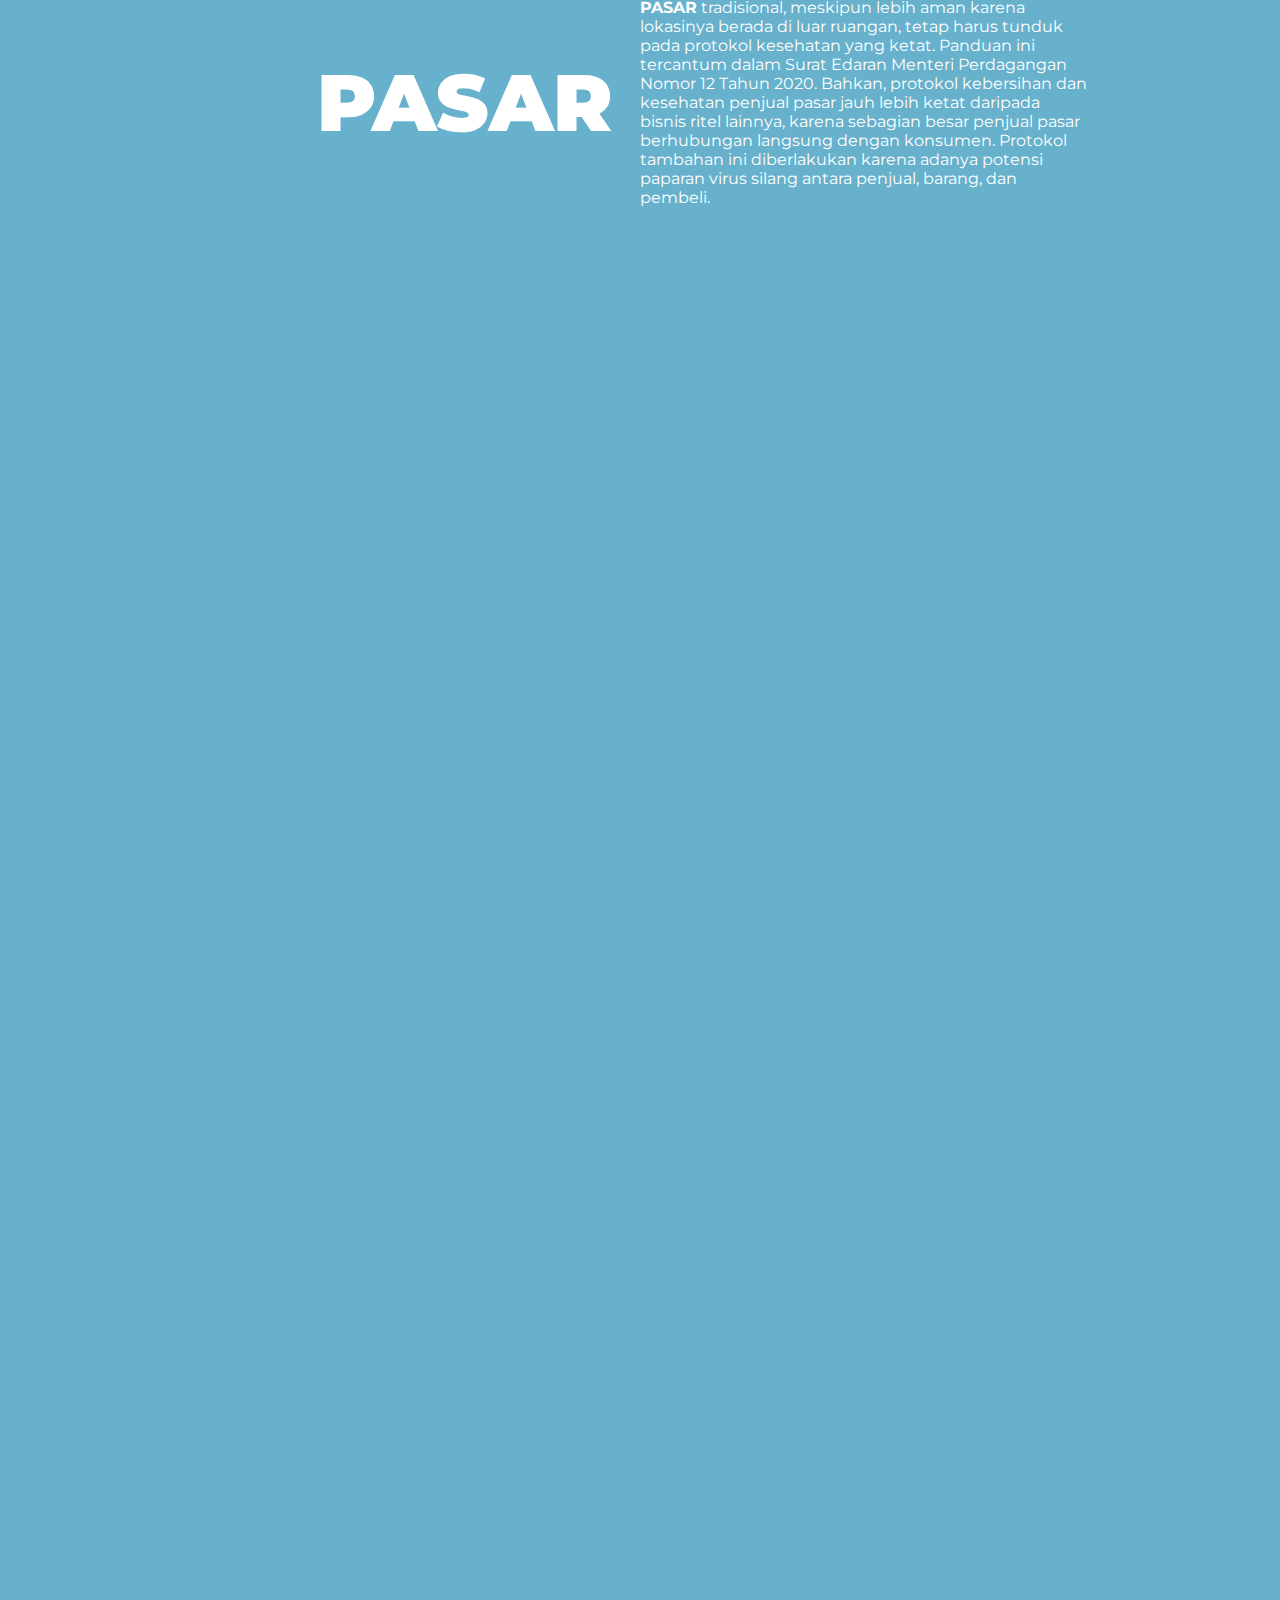
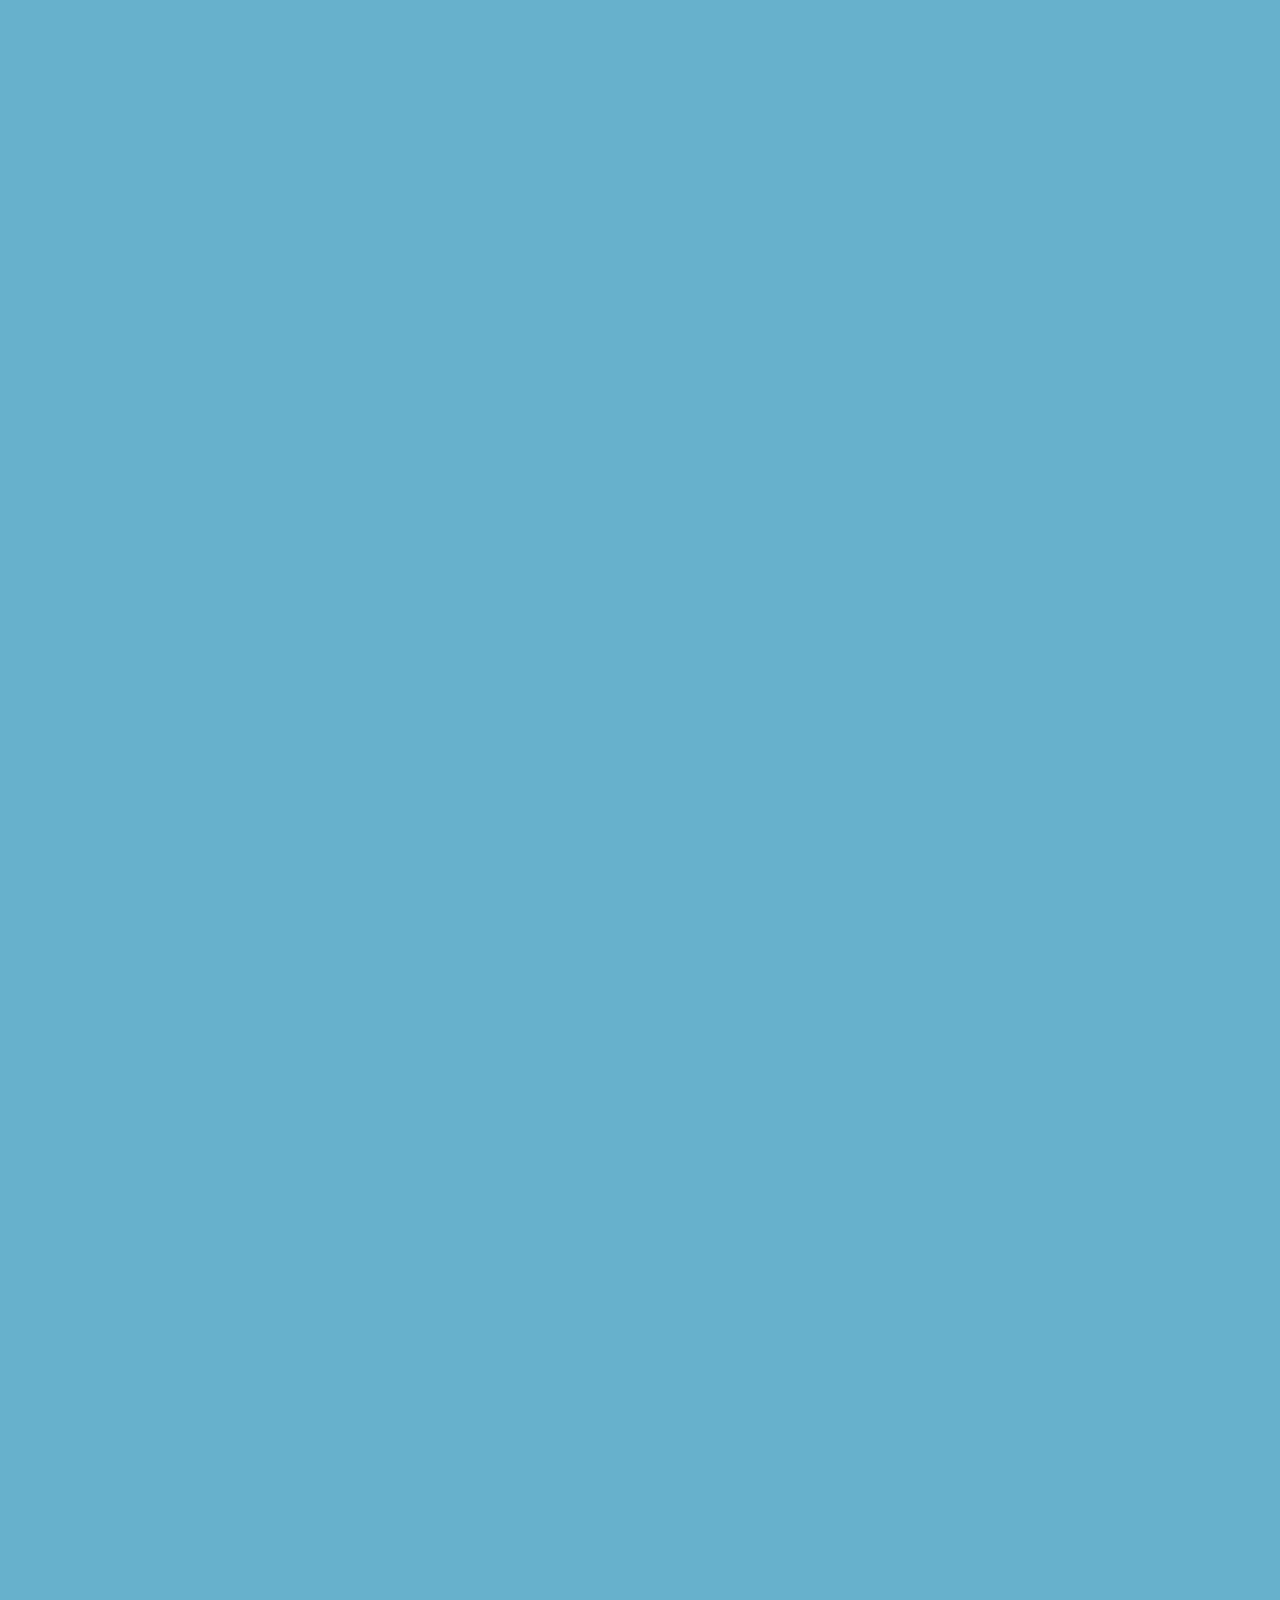
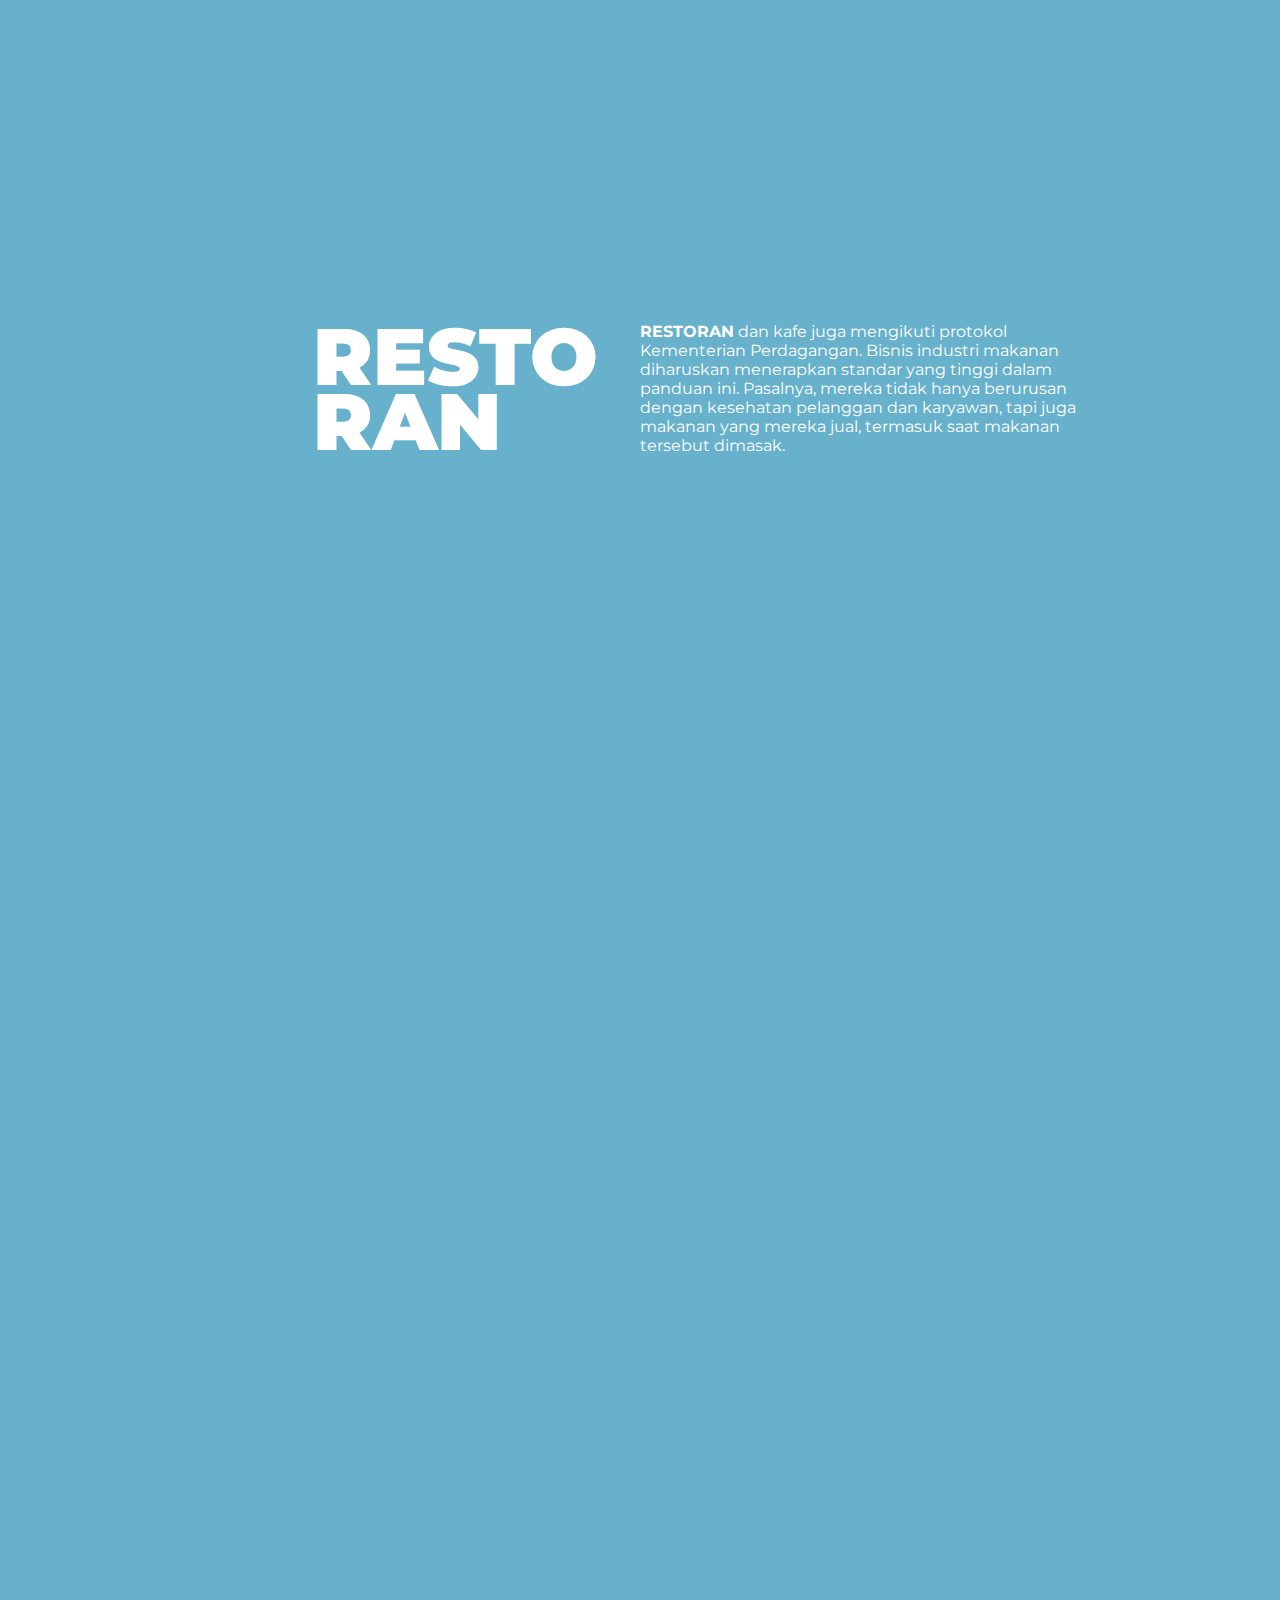
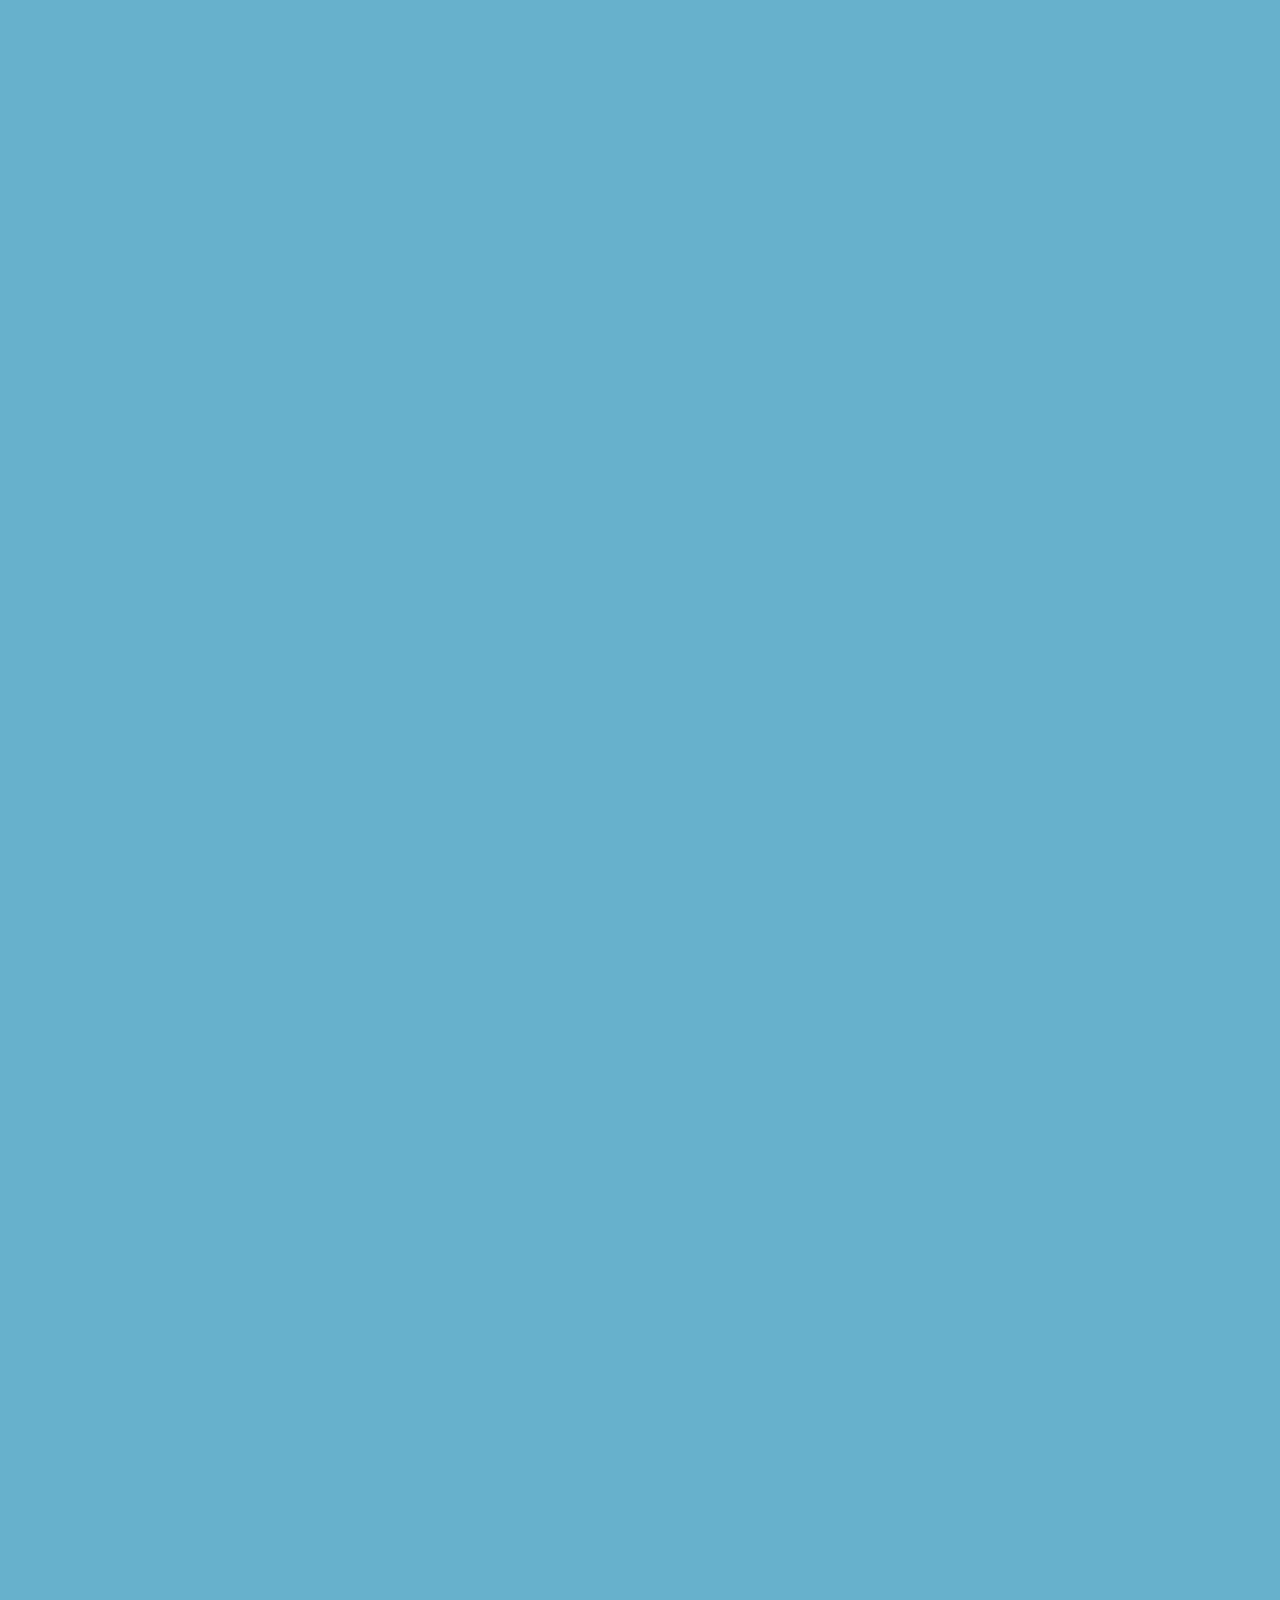
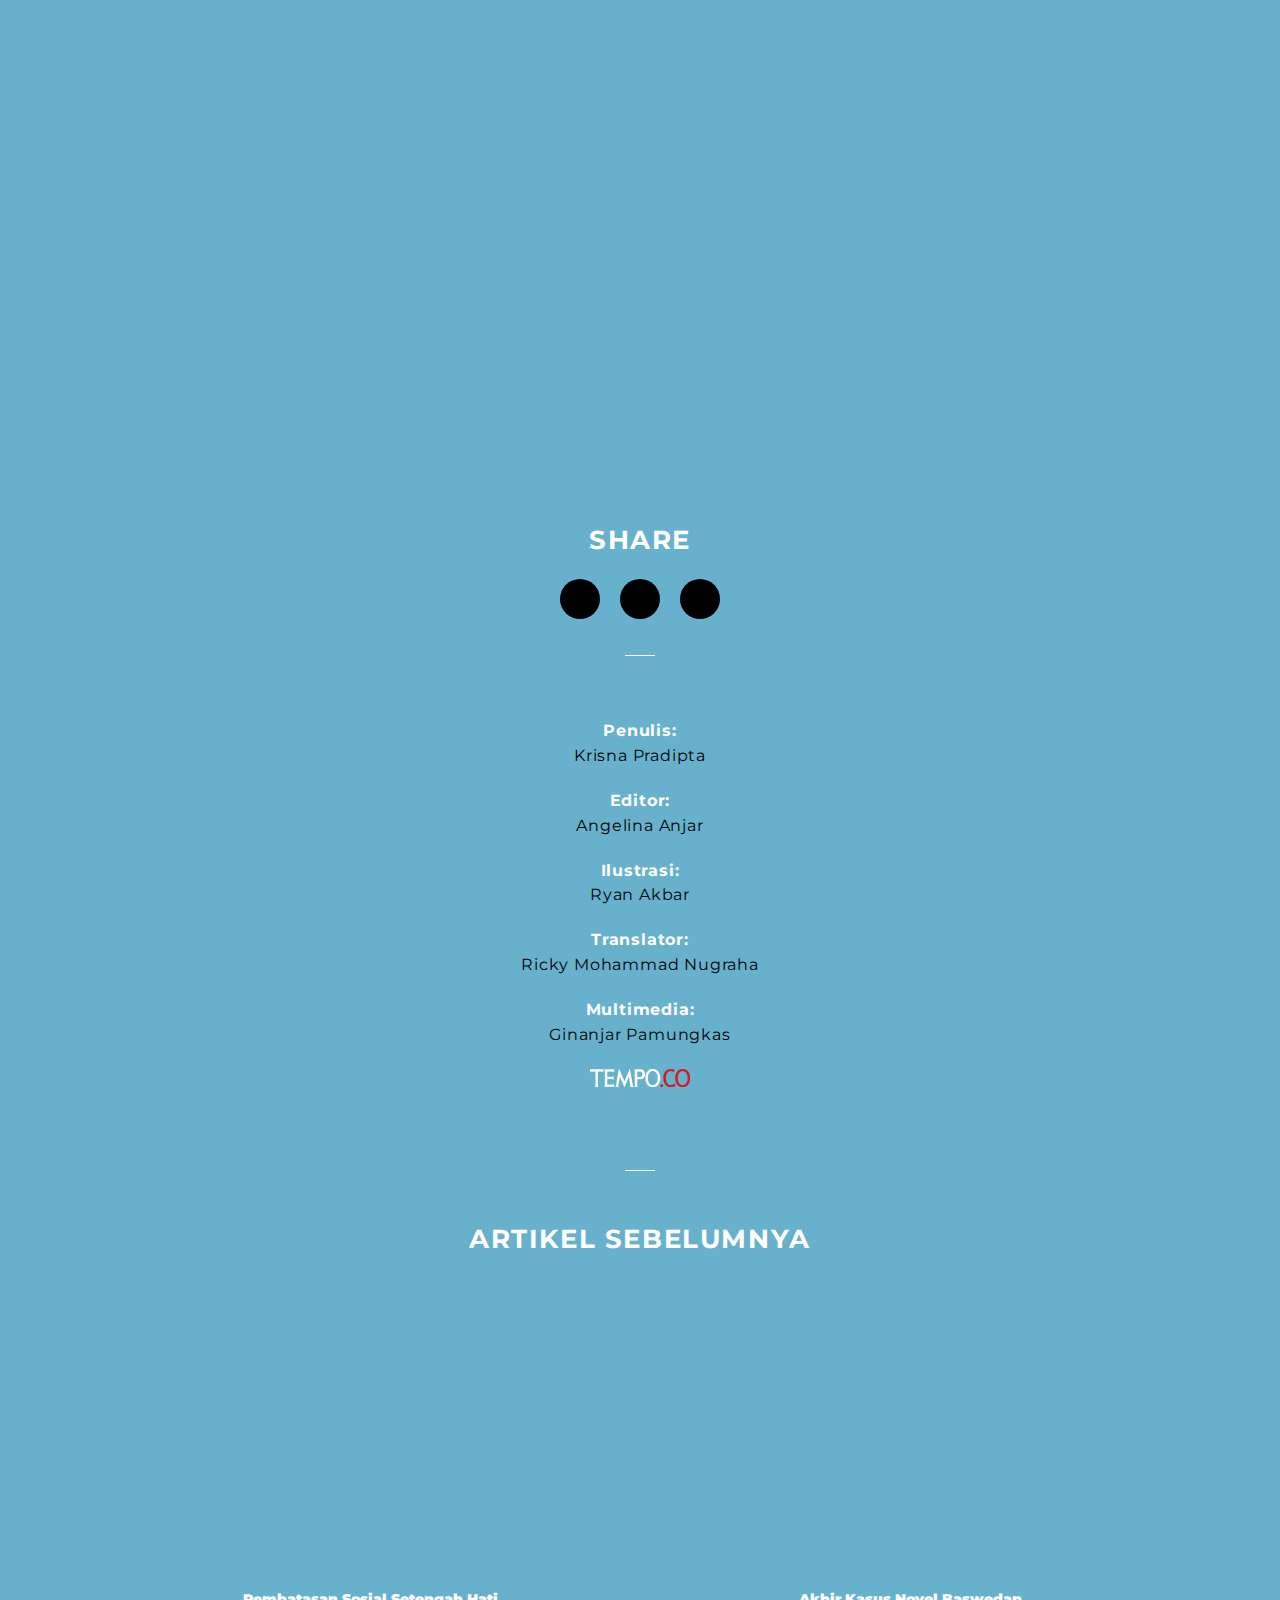
==== commit 0cd63f32: "cek" ====
--- a/index.html
+++ b/index.html
@@ -3,26 +3,26 @@
 <head>
     <meta charset="UTF-8">
     <meta name="viewport" content="width=device-width, initial-scale=1.0">
-    <title>Normal Baru Di Indonesia</title>
+    <title>Normal Baru di Indonesia</title>
     <meta name="apple-mobile-web-app-capable" content="yes" />
     <meta name="apple-mobile-web-app-status-bar-style" content="black" />
     <meta name="language" content="id" />
-    <meta name="title" content="Normal Baru Di Indonesia"/>
+    <meta name="title" content="Normal Baru di Indonesia"/>
     <meta name="description" content="Presiden Jokowi mengajak masyarakat Indonesia untuk masuk dalam fase transisi dari PSBB ke era “new normal”. Dalam satu bulan perjalanannya, seperti apa bentuk fase transisi ini?" />
     <meta http-equiv="pragma" content="no cache">
     <meta name="author" content="Tempo.co">
-    <meta name="keywords" content="New Normal, Normal Baru,Corona, Virus Corona, coronavirus, COVID-19, indonesia">
+    <meta name="keywords" content="New Normal, Normal Baru,Corona, Virus Corona, coronavirus, COVID-19, indonesia, Jokowi">
     <meta name="copyright" content="">
     <meta name="coverage" content="WorldWide">
     <meta name="creation date" content="2020-07-16">
     <meta name="rating" content="General">
     <meta name="robots" content="follow">
     <meta prperty="og:type" content="website"/>
-    <meta prperty="og:title" content="Normal Baru Di Indonesia"/>
+    <meta prperty="og:title" content="Normal Baru di Indonesia"/>
     <meta property="og:description" content="Presiden Jokowi mengajak masyarakat Indonesia untuk masuk dalam fase transisi dari PSBB ke era “new normal”. Dalam satu bulan perjalanannya, seperti apa bentuk fase transisi ini?" />
     <meta property="og:image" content="assets/images/thumbnail.png">
     <meta name="twitter:card" content="summary_large_image" />
-    <meta name="twitter:title" content="Normal Baru Di Indonesia" />
+    <meta name="twitter:title" content="Normal Baru di Indonesia" />
     <meta name="twitter:description" content="Presiden Jokowi mengajak masyarakat Indonesia untuk masuk dalam fase transisi dari PSBB ke era “new normal”. Dalam satu bulan perjalanannya, seperti apa bentuk fase transisi ini?" />
     <meta name="twitter:image:src" content="assets/images/thumbnail.png">
     <meta name="twitter:image:width" content="650" />
@@ -31,8 +31,27 @@
     <link rel="shortcut icon" href="favicon.ico" type="image/x-icon" >
     <link href="https://fonts.googleapis.com/css?family=Montserrat:100,200,300,400,500,600,700,800,900&display=swap" rel="stylesheet">
     <link rel="stylesheet" href="assets/css/main.css">
+    <script>
+        (function(i,s,o,g,r,a,m){i['GoogleAnalyticsObject']=r;i[r]=i[r]||function(){
+            (i[r].q=i[r].q||[]).push(arguments)},i[r].l=1*new Date();a=s.createElement(o),
+            m=s.getElementsByTagName(o)[0];a.async=1;a.src=g;m.parentNode.insertBefore(a,m)
+            })(window,document,'script','https://www.google-analytics.com/analytics.js','ga');
+            ga('create', 'UA-23817453-1', 'auto', {'allowAnchor': true});
+            ga('set', {
+                page: '/'
+            });
+            ga('send', 'pageview', {
+                hitType: 'pageview',
+                page: location.pathname + location.search + location.hash
+            });
+    </script>
+    <script type="text/javascript">
+        _atrk_opts = { atrk_acct:"yIXbf1a0Ix00UK", domain:"tempo.co",dynamic: true};
+        (function() { var as = document.createElement('script'); as.type = 'text/javascript'; as.async = true; as.src = "https://d31qbv1cthcecs.cloudfront.net/atrk.js"; var s = document.getElementsByTagName('script')[0];s.parentNode.insertBefore(as, s); })();
+    </script>
 </head>
 <body>
+    <a href="https://tempo.co" class="logo"><img src="assets/images/logo putih.png" alt="tempo" class="img-logo"></a>
     <div class="main" id="top">
         <div class="intro">
             <h1 class="id-content">NORMAL BARU<br>DI INDONESIA</h1>
@@ -268,6 +287,7 @@
                     </li>
                 </ul>
             </div>
+            <a href="https://tempo.co" class="center-logo"><img src="assets/images/logo putih.png" alt="tempo" class="img-logo"></a>
         </section>
         <section class="related-article">
             <div class="line-area">
--- a/assets/css/main.css
+++ b/assets/css/main.css
@@ -7,6 +7,10 @@
 body::-webkit-scrollbar:vertical {width:6px;}
 a{text-decoration: none;}
 i{font-style: unset;}
+a.logo{position: absolute;left: 5px;top: 5px;}
+a.center-logo{display: block;margin: 1em auto;}
+.img-logo{width: 100px;}
+
 .hide{opacity: 0;}
 .main{padding: 0 15%;color: #fff;box-sizing: border-box;}
 .intro{height:100vh;display: flex;flex-direction: column;justify-content: center;align-items: center;}
@@ -118,7 +122,10 @@
     .content-inner {display: flex;flex-direction: column;align-items: center;}
     .content-inner img{width: 150%;}
 }
-
+@media screen and (max-width:350px){
+    .intro h1, .title h1{font-size: 2.5em;}
+    .content-right h3, .content-left h3{font-size: 1em;}
+}
 /* animation */
 @-webkit-keyframes bounceInDown {
     from,60%,75%,90%,to {-webkit-animation-timing-function: cubic-bezier(0.215, 0.61, 0.355, 1);animation-timing-function: cubic-bezier(0.215, 0.61, 0.355, 1);}
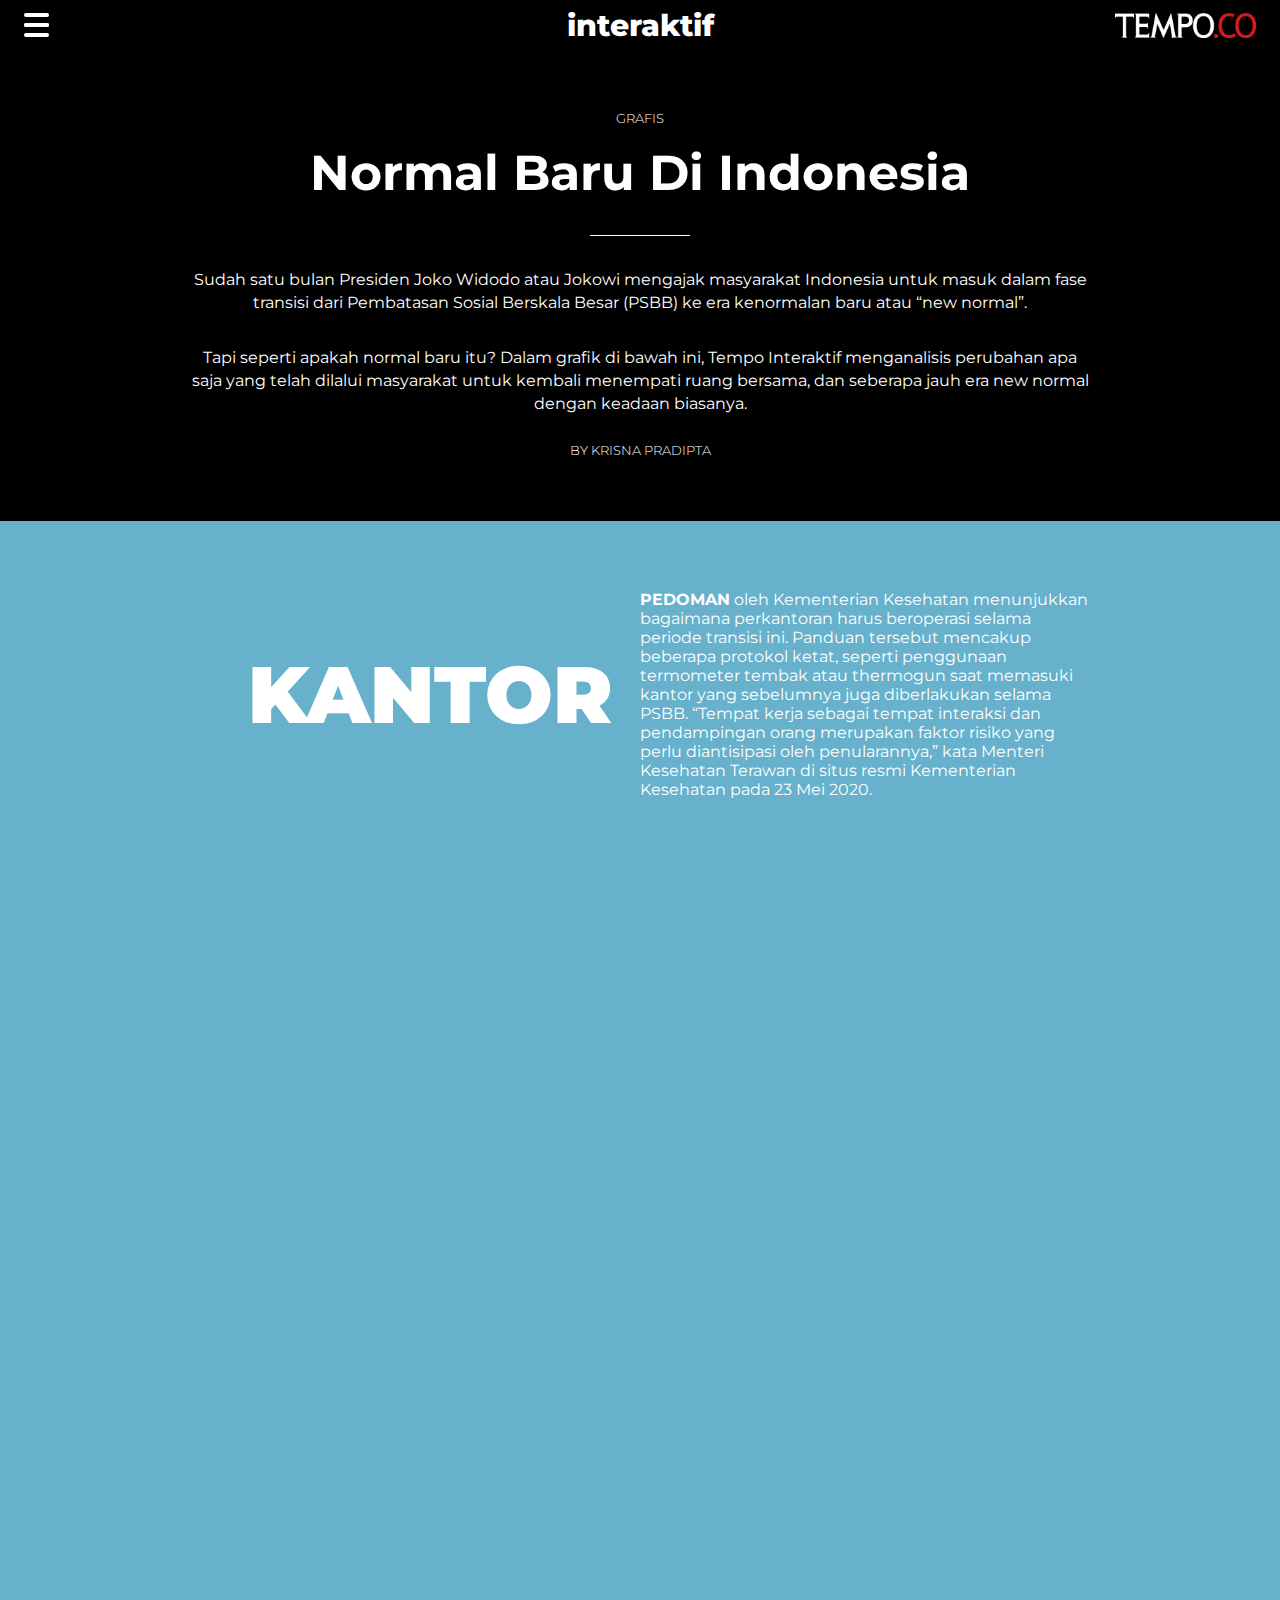
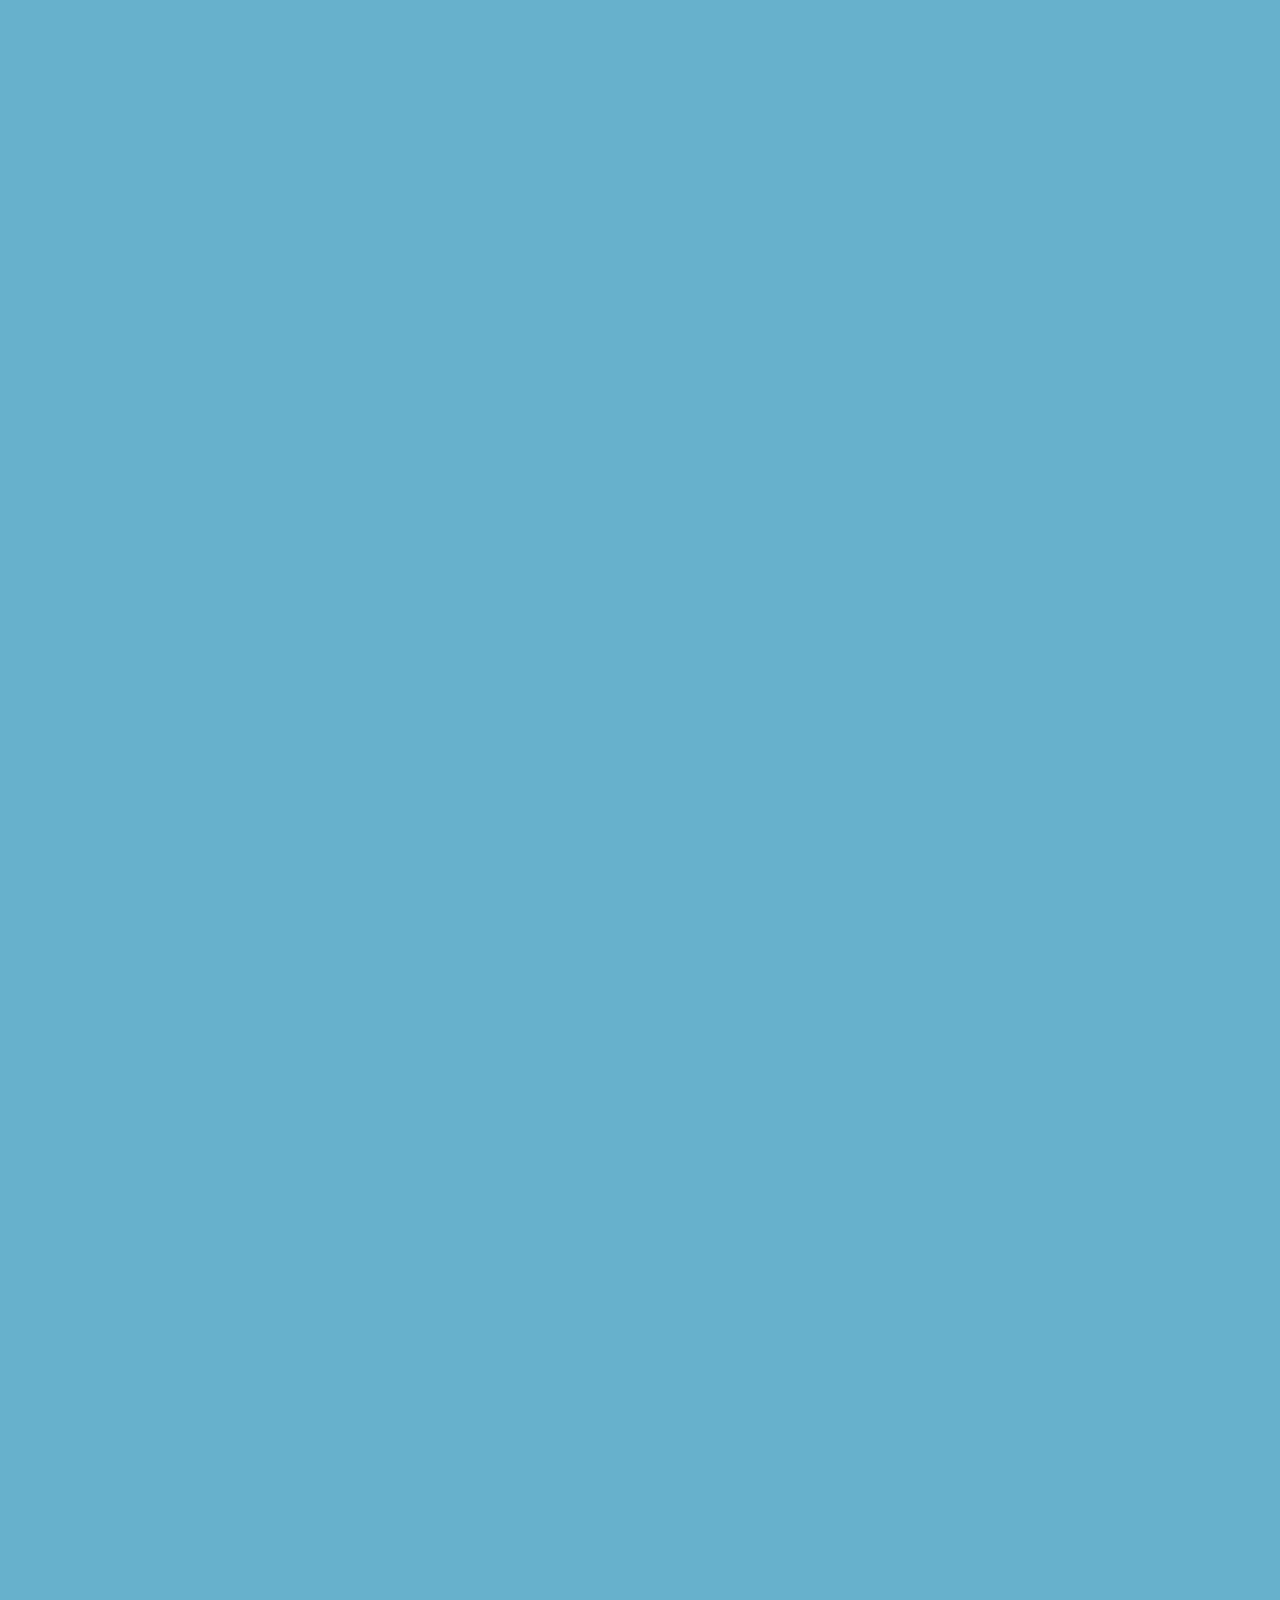
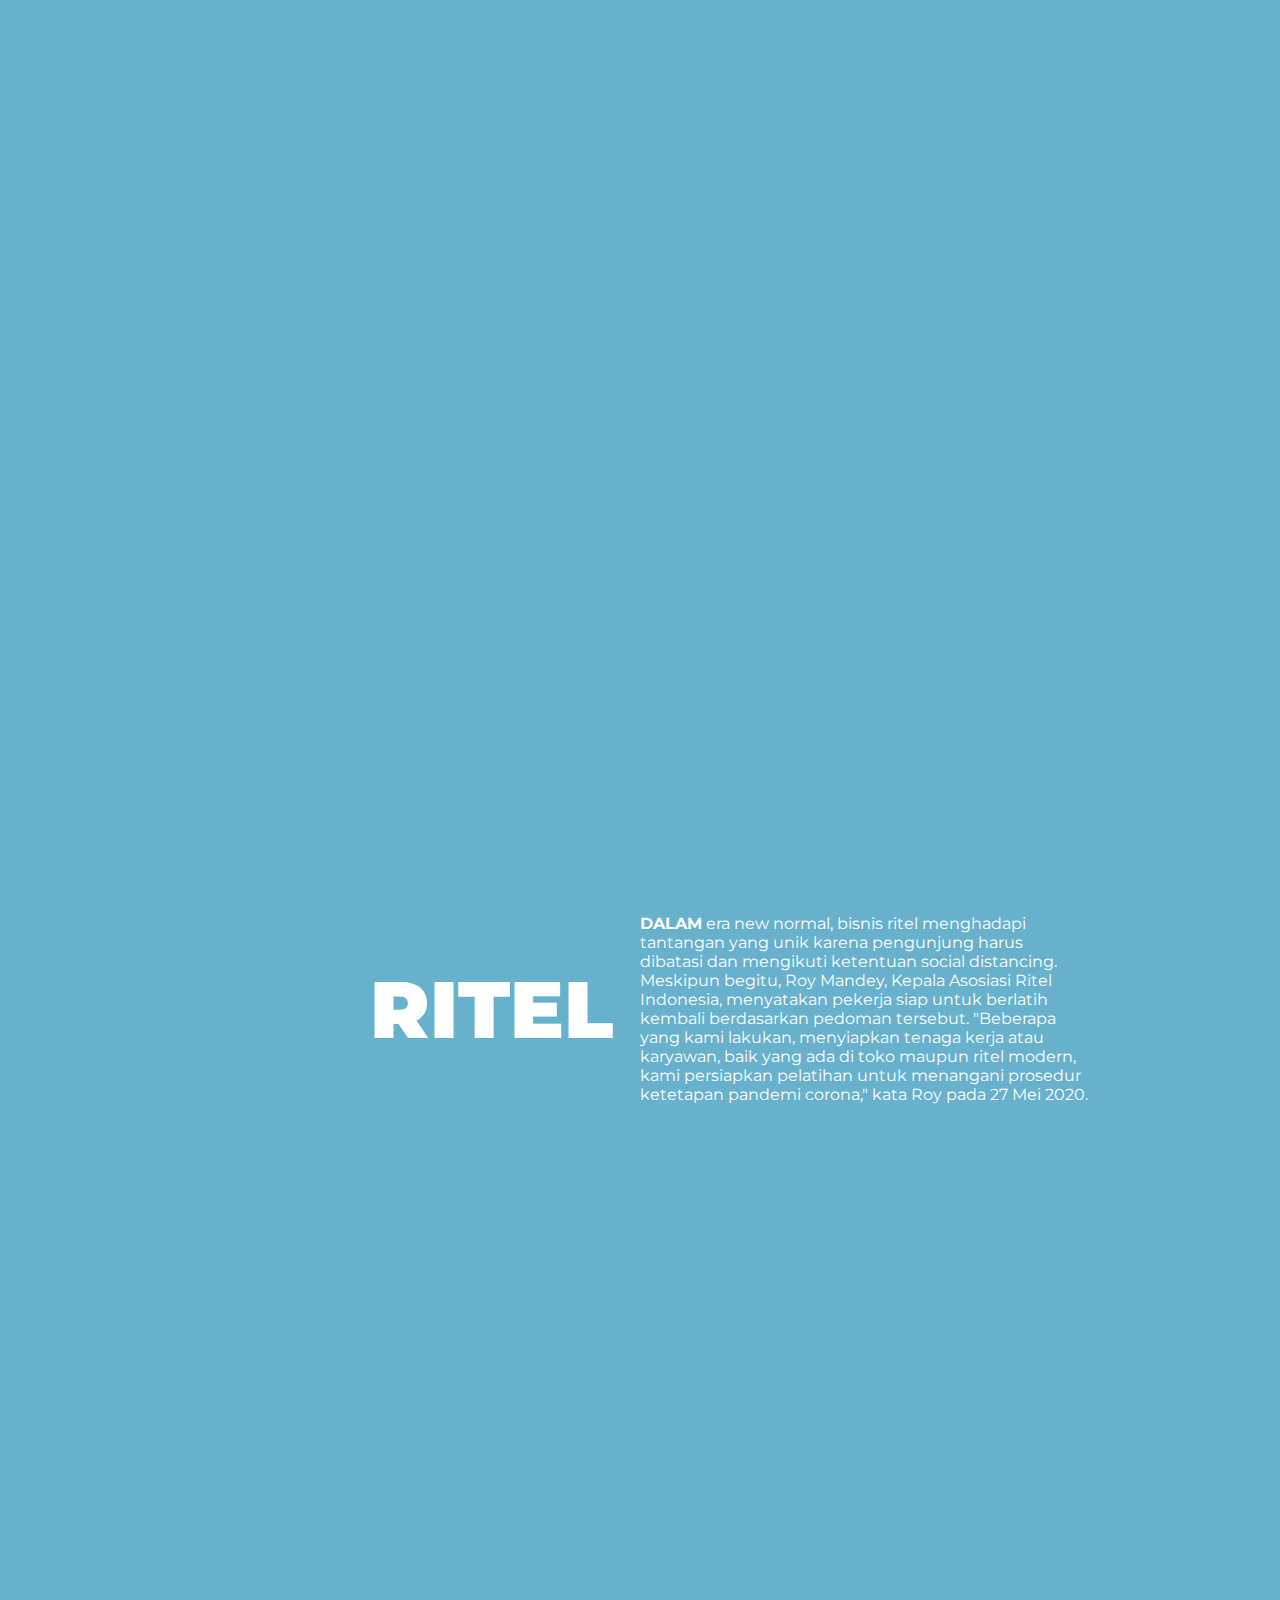
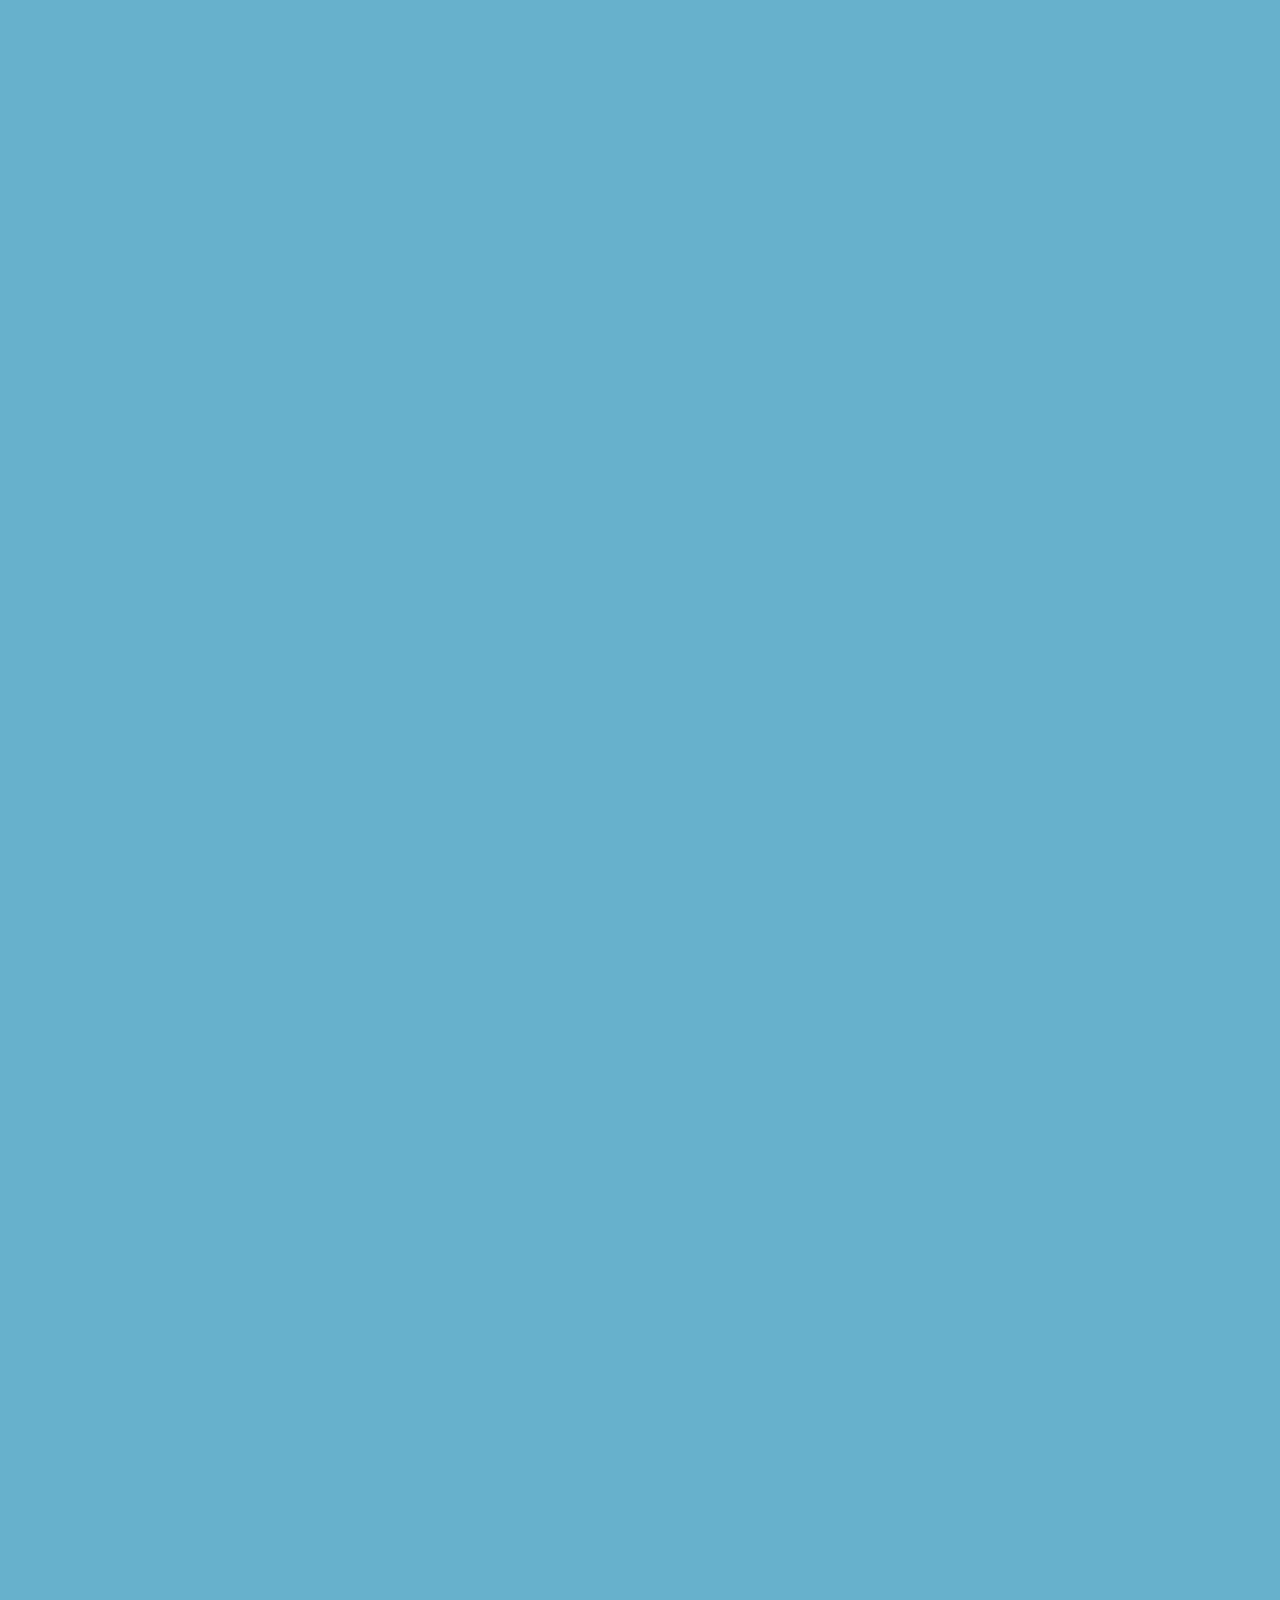
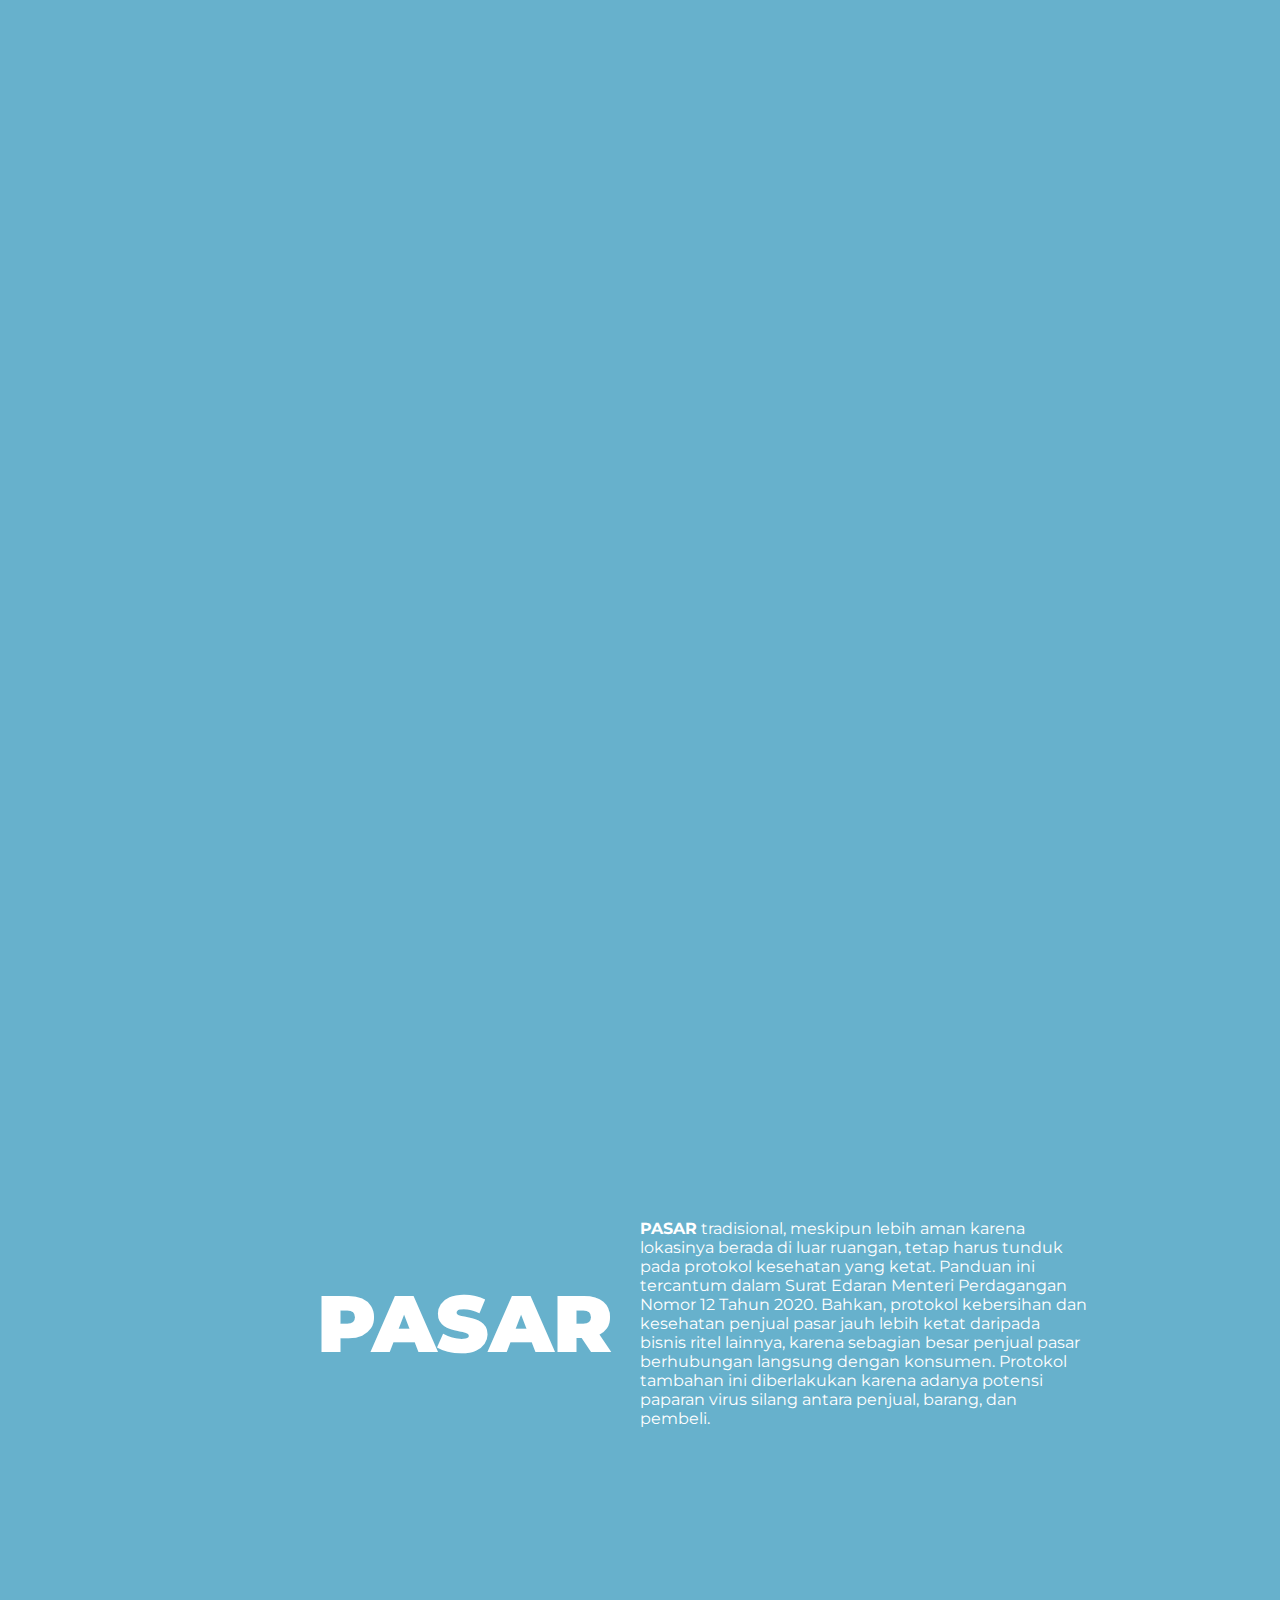
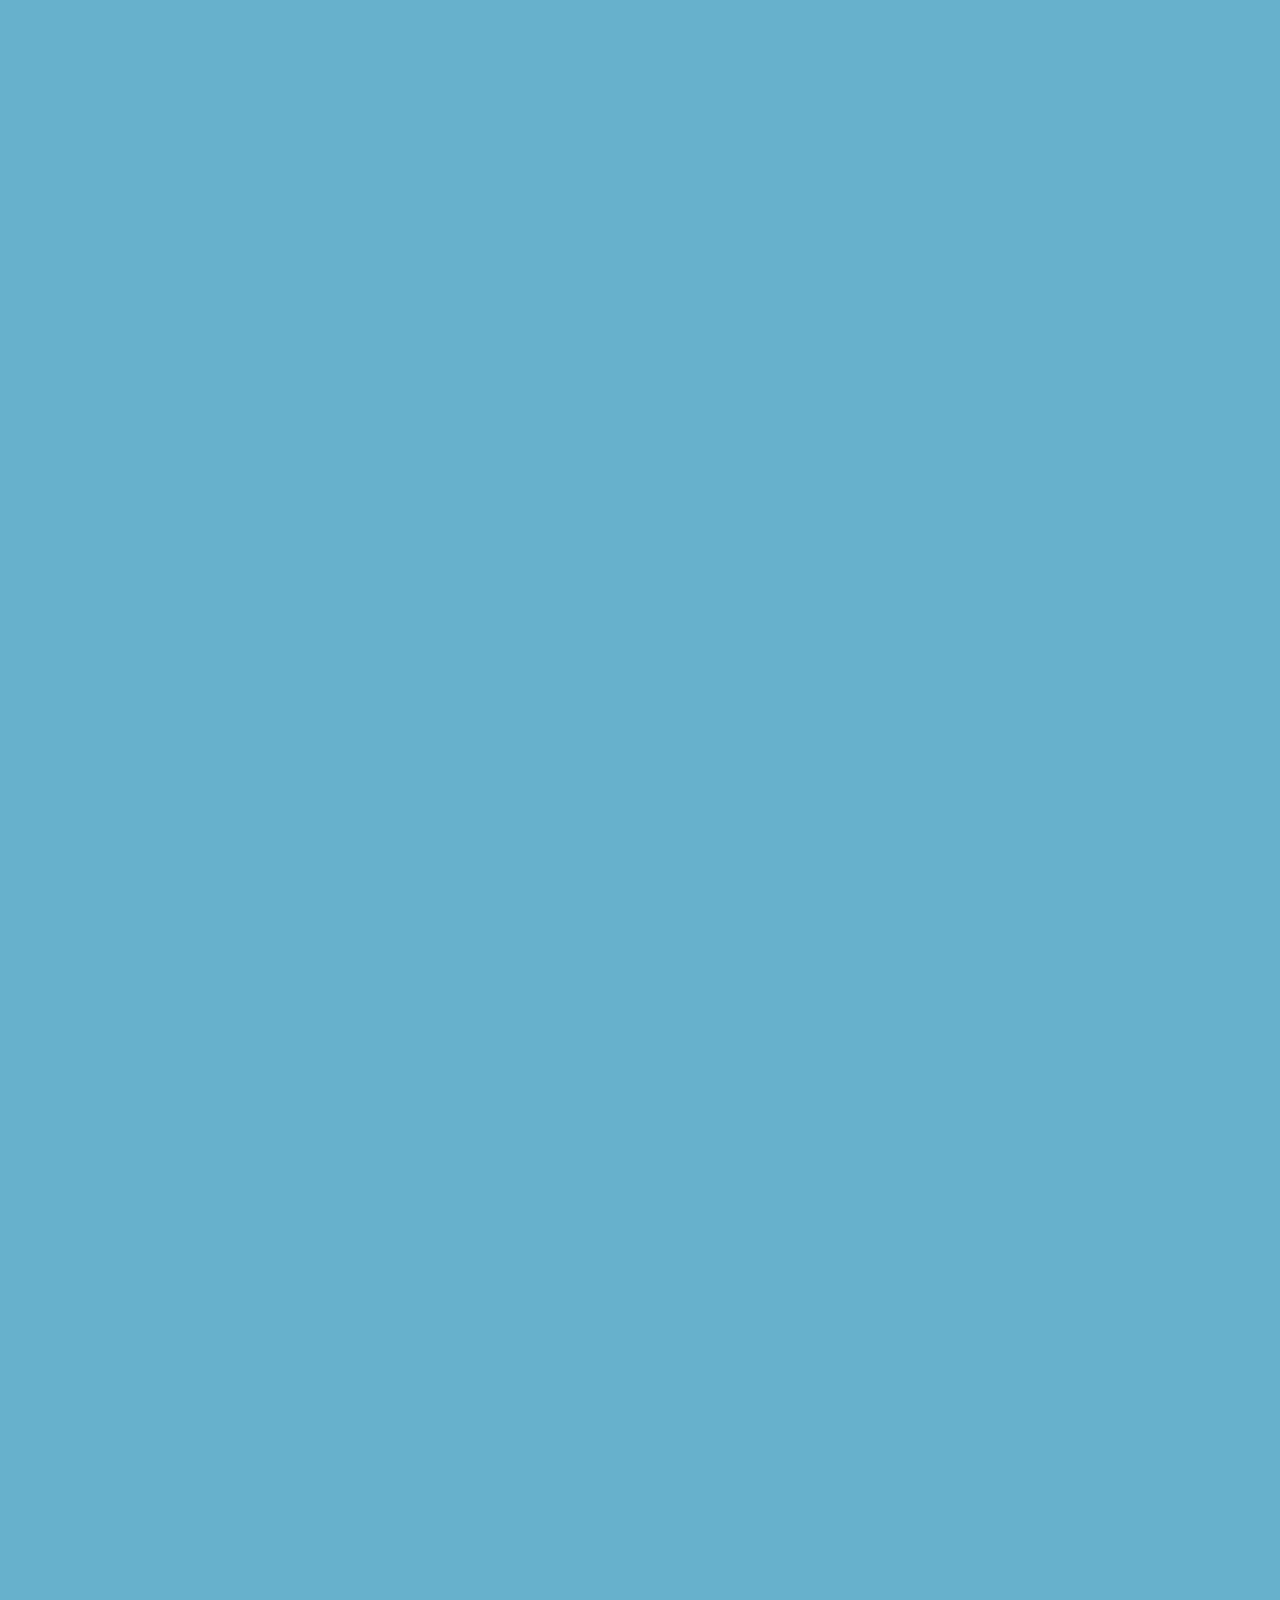
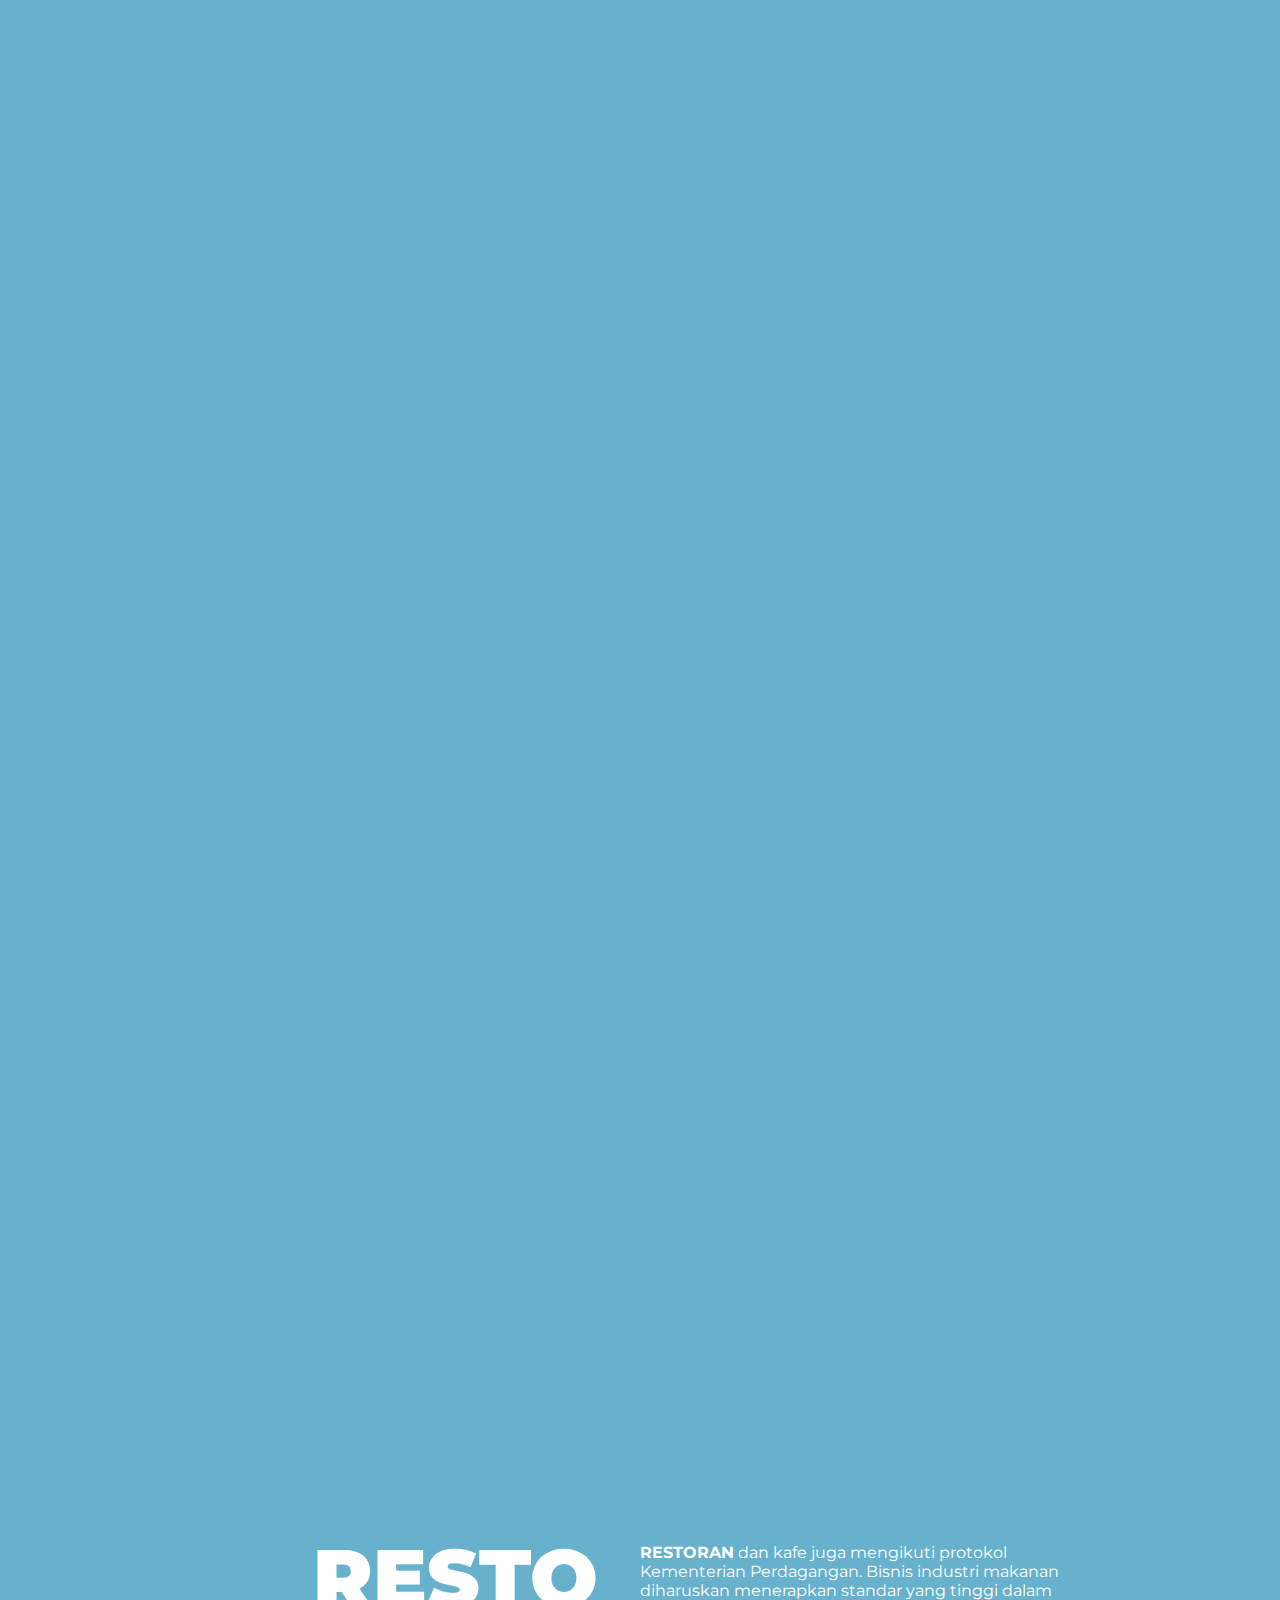
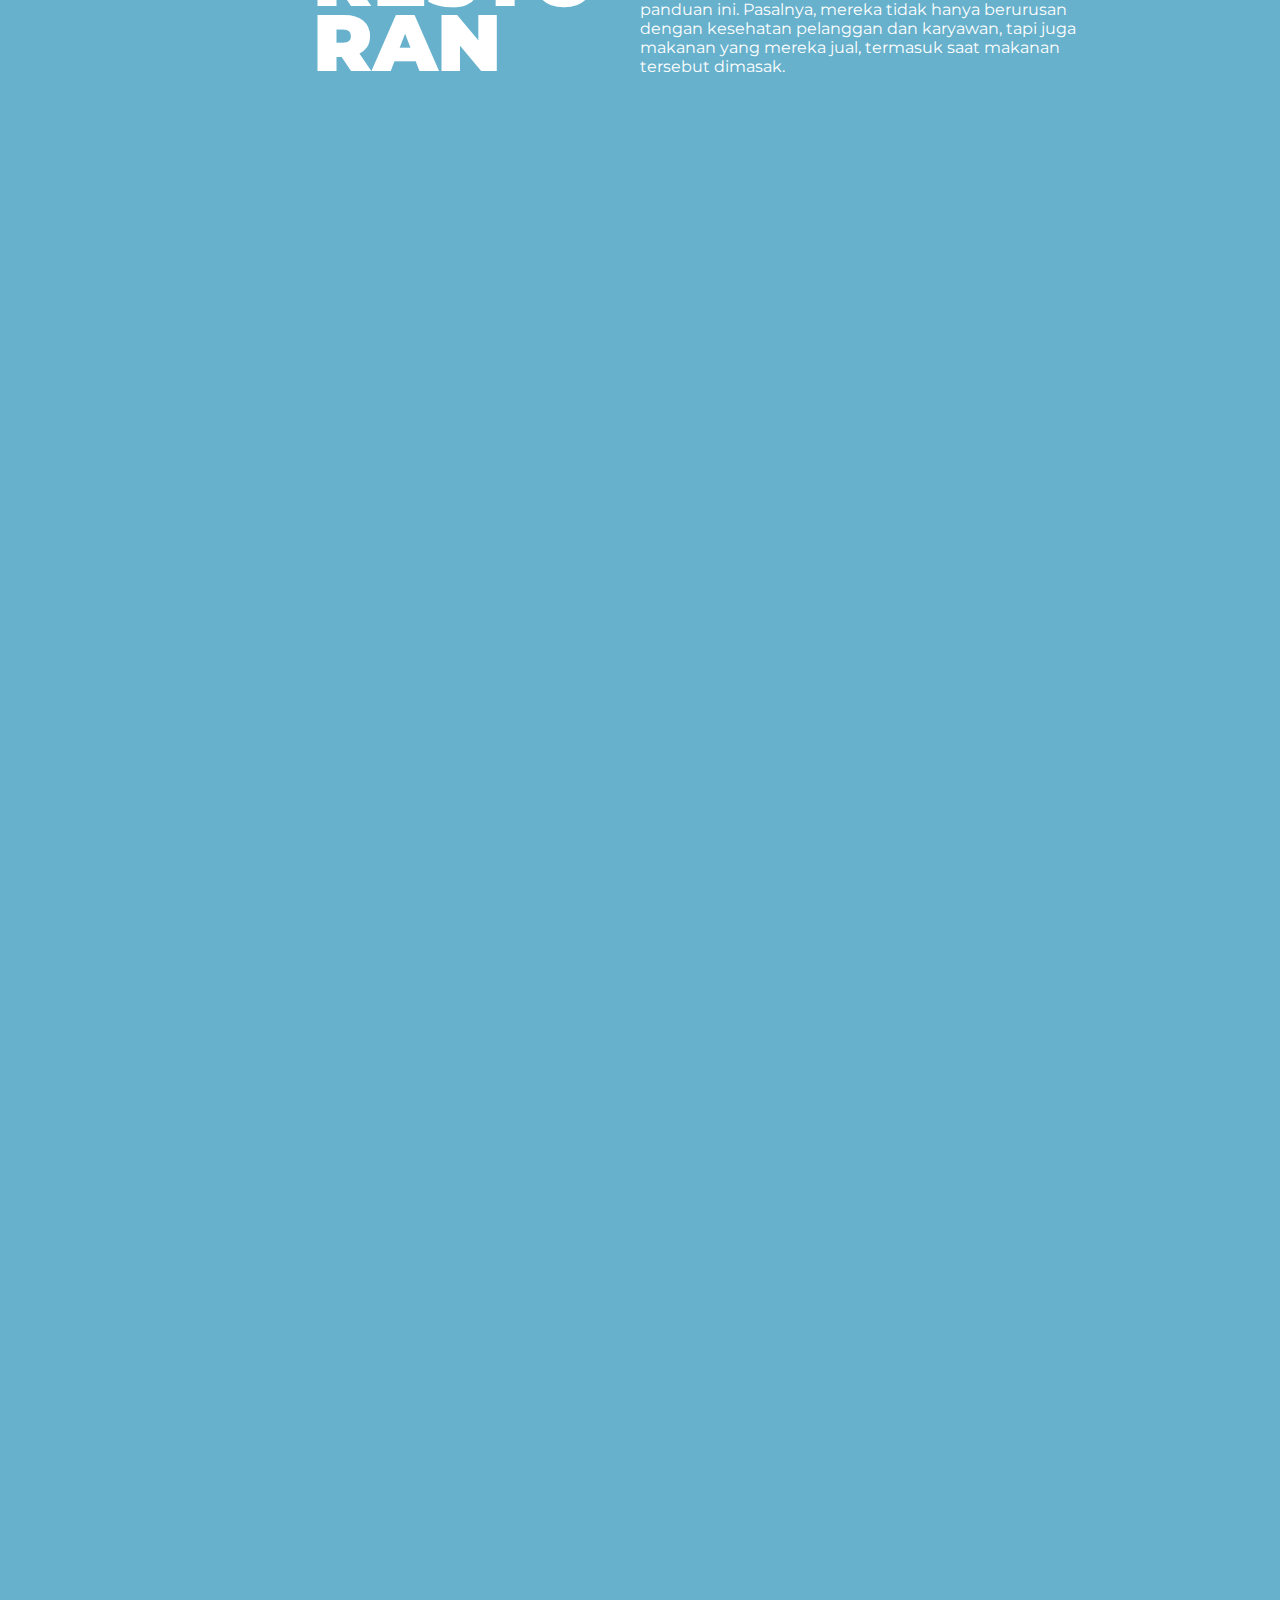
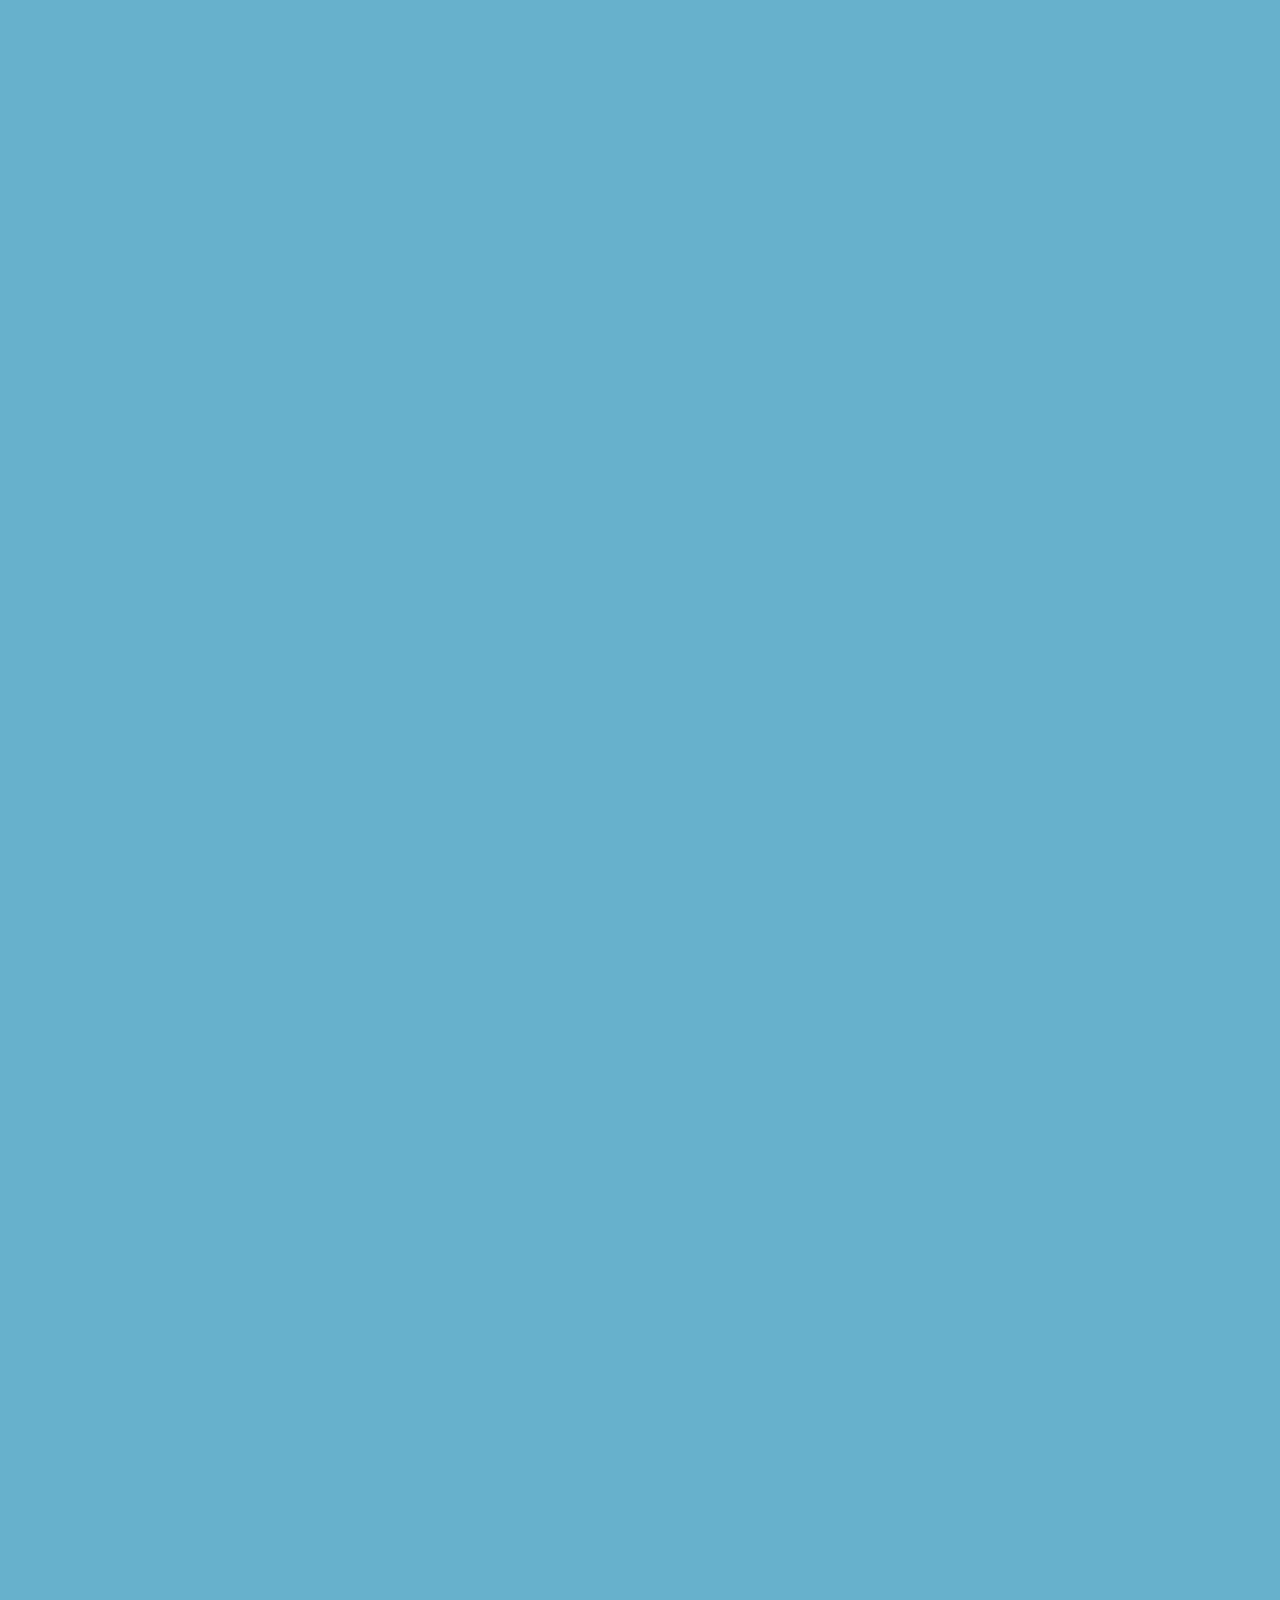
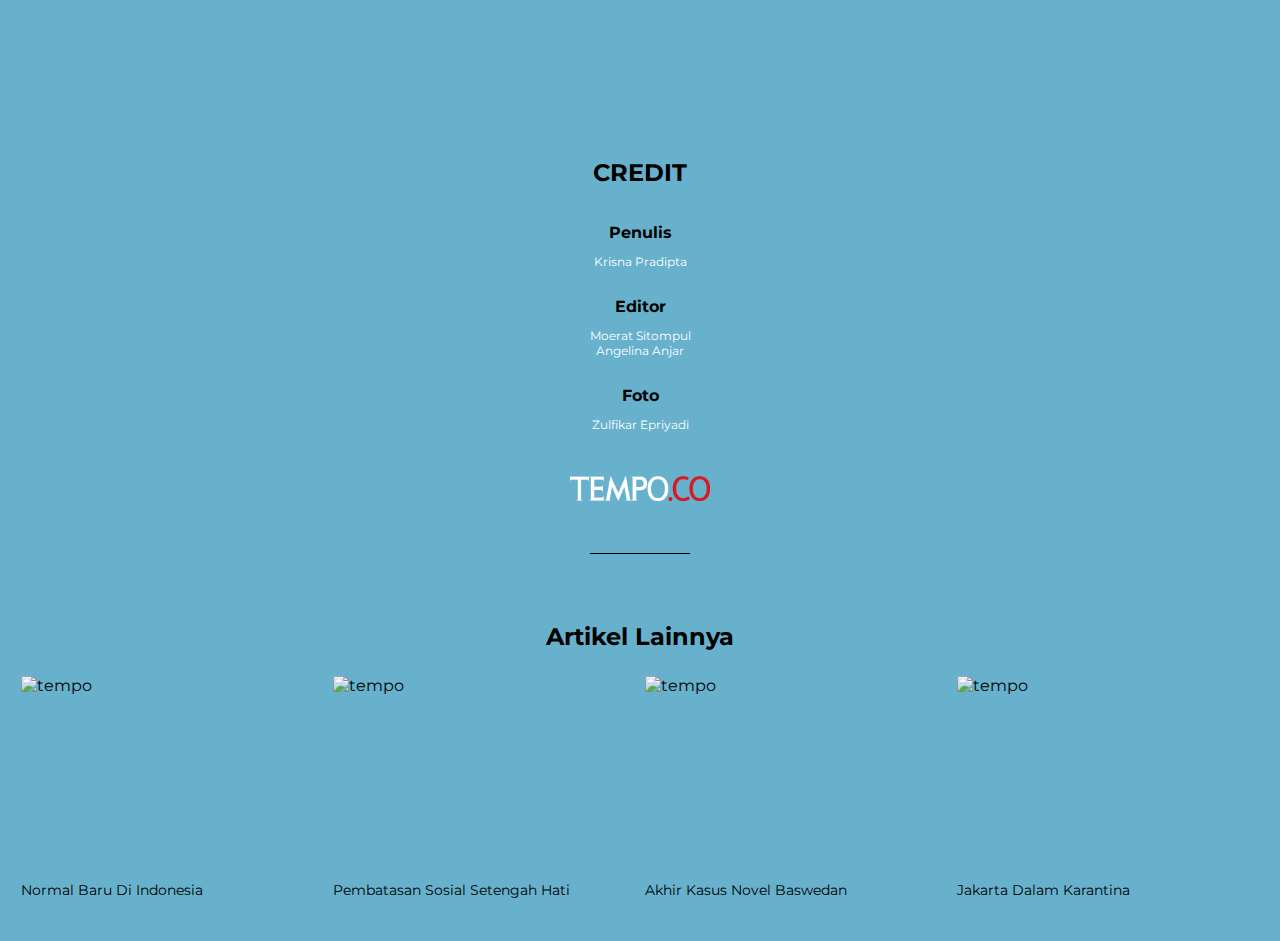
==== commit efe33fe3: "cek" ====
--- a/index.html
+++ b/index.html
@@ -51,13 +51,92 @@
     </script>
 </head>
 <body>
-    <a href="https://tempo.co" class="logo"><img src="assets/images/logo putih.png" alt="tempo" class="img-logo"></a>
+    <!-- <a href="https://tempo.co" class="logo"><img src="assets/images/logo putih.png" alt="tempo" class="img-logo"></a> -->
+    <div class="navbar">
+        <div class="row">
+            <div class="left-navbar">
+                <div class="burger-container">
+                    <span></span>
+                    <span></span>
+                    <span></span>
+                    <span></span>
+                </div>
+            </div>
+            <div class="right-navbar">
+                <div class="logo-container">
+                    <a href="https://interaktif.tempo.co" class="logo-container">
+                        <img src="assets/images/logo putih.png" alt="tempo">
+                    </a>
+                </div>
+            </div>
+            <div class="center-navbar">
+                <a href="https://interaktif.tempo.co" class="logo-container">
+                    interaktif
+                </a>
+            </div>
+        </div>
+    </div>
+    <div class="menu-navbar close">
+        <div class="row">
+            <ul class="menu-list">
+                <li><a href="#proyek" class="proyek">Proyek</a></li>
+                <li><a href="#proyek" class="data">Data</a></li>
+                <li><a href="#proyek" class="grafis">Grafis</a></li>
+            </ul>
+            <ul class="socmed-share">
+                <li class="facebook">
+                    <a class="bullet" target="_blank" href="http://www.facebook.com/sharer/sharer.php?u=https://interaktif.tempo.co">
+                        <svg version="1.1" id="Capa_1" xmlns="http://www.w3.org/2000/svg" xmlns:xlink="http://www.w3.org/1999/xlink" x="0px" y="0px" viewBox="0 0 470.513 470.513" style="enable-background:new 0 0 470.513 470.513;" xml:space="preserve"> <g> <path d="M271.521,154.17v-40.541c0-6.086,0.28-10.8,0.849-14.13c0.567-3.335,1.857-6.615,3.859-9.853 c1.999-3.236,5.236-5.47,9.706-6.708c4.476-1.24,10.424-1.858,17.85-1.858h40.539V0h-64.809c-37.5,0-64.433,8.897-80.803,26.691 c-16.368,17.798-24.551,44.014-24.551,78.658v48.82h-48.542v81.086h48.539v235.256h97.362V235.256h64.805l8.566-81.086H271.521z"/></g></svg>
+                    </a>
+                </li>
+                <li class="twitter">
+                    <a class="bullet" target="_blank" href="https://twitter.com/intent/tweet?text=New Template Interaktif - Kumpulan berita interaktif terbaru dari Tempo yang diulas secara lengkap, terarah, dan mendalam tentang kasus-kasus menarik di Indonesia & Dunia hari ini.&amp;url=https://interaktif.tempo.co">
+                        <svg version="1.1" id="Capa_1" xmlns="http://www.w3.org/2000/svg" xmlns:xlink="http://www.w3.org/1999/xlink" x="0px" y="0px" viewBox="0 0 449.956 449.956" style="enable-background:new 0 0 449.956 449.956;" xml:space="preserve"><g><path d="M449.956,85.657c-17.702,7.614-35.408,12.369-53.102,14.279c19.985-11.991,33.503-28.931,40.546-50.819 c-18.281,10.847-37.787,18.268-58.532,22.267c-18.274-19.414-40.73-29.125-67.383-29.125c-25.502,0-47.246,8.992-65.24,26.98 c-17.984,17.987-26.977,39.731-26.977,65.235c0,6.851,0.76,13.896,2.284,21.128c-37.688-1.903-73.042-11.372-106.068-28.407 C82.46,110.158,54.433,87.46,31.403,59.101c-8.375,14.272-12.564,29.787-12.564,46.536c0,15.798,3.711,30.456,11.138,43.97 c7.422,13.512,17.417,24.455,29.98,32.831c-14.849-0.572-28.743-4.475-41.684-11.708v1.142c0,22.271,6.995,41.824,20.983,58.674 c13.99,16.848,31.645,27.453,52.961,31.833c-7.995,2.091-16.086,3.138-24.269,3.138c-5.33,0-11.136-0.475-17.416-1.42 c5.9,18.459,16.75,33.633,32.546,45.535c15.799,11.896,33.691,18.028,53.677,18.418c-33.498,26.262-71.66,39.393-114.486,39.393 c-8.186,0-15.607-0.373-22.27-1.139c42.827,27.596,90.03,41.394,141.612,41.394c32.738,0,63.478-5.181,92.21-15.557 c28.746-10.369,53.297-24.267,73.665-41.686c20.362-17.415,37.925-37.448,52.674-60.097c14.75-22.651,25.738-46.298,32.977-70.946 c7.23-24.653,10.848-49.344,10.848-74.092c0-5.33-0.096-9.325-0.287-11.991C421.785,120.202,437.202,104.306,449.956,85.657z"/></g></svg>
+                    </a>
+                </li>
+                <li class="whatsapp">
+                    <a class="bullet" target="_blank" href="whatsapp://send?text=New Template Interaktif - Kumpulan berita interaktif terbaru dari Tempo yang diulas secara lengkap, terarah, dan mendalam tentang kasus-kasus menarik di Indonesia & Dunia hari ini. https://interaktif.tempo.co" data-action="share/whatsapp/share">
+                        <svg viewBox="0 0 512 512" xmlns="http://www.w3.org/2000/svg"><path d="m435.921875 74.351562c-48.097656-47.917968-112.082031-74.3242182-180.179687-74.351562-67.945313 0-132.03125 26.382812-180.445313 74.289062-48.5 47.988282-75.234375 111.761719-75.296875 179.339844v.078125.046875c.0078125 40.902344 10.753906 82.164063 31.152344 119.828125l-30.453125 138.417969 140.011719-31.847656c35.460937 17.871094 75.027343 27.292968 114.933593 27.308594h.101563c67.933594 0 132.019531-26.386719 180.441406-74.296876 48.542969-48.027343 75.289062-111.71875 75.320312-179.339843.019532-67.144531-26.820312-130.882813-75.585937-179.472657zm-180.179687 393.148438h-.089844c-35.832032-.015625-71.335938-9.011719-102.667969-26.023438l-6.621094-3.59375-93.101562 21.175782 20.222656-91.90625-3.898437-6.722656c-19.382813-33.425782-29.625-70.324219-29.625-106.71875.074218-117.800782 96.863281-213.75 215.773437-213.75 57.445313.023437 111.421875 22.292968 151.984375 62.699218 41.175781 41.03125 63.84375 94.710938 63.824219 151.152344-.046875 117.828125-96.855469 213.6875-215.800781 213.6875zm0 0"/><path d="m186.152344 141.863281h-11.210938c-3.902344 0-10.238281 1.460938-15.597656 7.292969-5.363281 5.835938-20.476562 19.941406-20.476562 48.628906s20.964843 56.40625 23.886718 60.300782c2.925782 3.890624 40.46875 64.640624 99.929688 88.011718 49.417968 19.421875 59.476562 15.558594 70.199218 14.585938 10.726563-.96875 34.613282-14.101563 39.488282-27.714844s4.875-25.285156 3.414062-27.722656c-1.464844-2.429688-5.367187-3.886719-11.214844-6.800782-5.851562-2.917968-34.523437-17.261718-39.886718-19.210937-5.363282-1.941406-9.261719-2.914063-13.164063 2.925781-3.902343 5.828125-15.390625 19.3125-18.804687 23.203125-3.410156 3.894531-6.824219 4.382813-12.675782 1.464844-5.851562-2.925781-24.5-9.191406-46.847656-29.050781-17.394531-15.457032-29.464844-35.167969-32.878906-41.003906-3.410156-5.832032-.363281-8.988282 2.570312-11.898438 2.628907-2.609375 6.179688-6.179688 9.105469-9.582031 2.921875-3.40625 3.753907-5.835938 5.707031-9.726563 1.949219-3.890625.972657-7.296875-.488281-10.210937-1.464843-2.917969-12.691406-31.75-17.894531-43.28125h.003906c-4.382812-9.710938-8.996094-10.039063-13.164062-10.210938zm0 0"/></svg>
+                    </a>
+                </li>
+            </ul>
+        </div>
+    </div>
+    <div class="header-new">
+        <div class="title-container">
+            <h3>Grafis</h3>
+            <h1>Normal Baru Di Indonesia</h1>
+            <center><span class="line"></span></center>
+            <h5>Sudah satu bulan Presiden Joko Widodo atau Jokowi mengajak masyarakat Indonesia untuk masuk dalam fase transisi dari Pembatasan Sosial Berskala Besar (PSBB) ke era kenormalan baru atau “new normal”.</h5>
+            <h5>Tapi seperti apakah normal baru itu? Dalam grafik di bawah ini, Tempo Interaktif menganalisis perubahan apa saja yang telah dilalui masyarakat untuk kembali menempati ruang bersama, dan seberapa jauh era new normal dengan keadaan biasanya.</h5>
+            <h3>BY KRISNA PRADIPTA</h3>
+            <div class="share-side close">
+                <ul class="socmed-share">
+                    <li class="facebook">
+                        <a class="bullet" target="_blank" href="http://www.facebook.com/sharer/sharer.php?u=https://interaktif.tempo.co">
+                            <svg version="1.1" id="Capa_1" xmlns="http://www.w3.org/2000/svg" xmlns:xlink="http://www.w3.org/1999/xlink" x="0px" y="0px" viewBox="0 0 470.513 470.513" style="enable-background:new 0 0 470.513 470.513;" xml:space="preserve"> <g> <path d="M271.521,154.17v-40.541c0-6.086,0.28-10.8,0.849-14.13c0.567-3.335,1.857-6.615,3.859-9.853 c1.999-3.236,5.236-5.47,9.706-6.708c4.476-1.24,10.424-1.858,17.85-1.858h40.539V0h-64.809c-37.5,0-64.433,8.897-80.803,26.691 c-16.368,17.798-24.551,44.014-24.551,78.658v48.82h-48.542v81.086h48.539v235.256h97.362V235.256h64.805l8.566-81.086H271.521z"/></g></svg>
+                        </a>
+                    </li>
+                    <li class="twitter">
+                        <a class="bullet" target="_blank" href="https://twitter.com/intent/tweet?text=New Template Interaktif - Kumpulan berita interaktif terbaru dari Tempo yang diulas secara lengkap, terarah, dan mendalam tentang kasus-kasus menarik di Indonesia & Dunia hari ini.&amp;url=https://interaktif.tempo.co">
+                            <svg version="1.1" id="Capa_1" xmlns="http://www.w3.org/2000/svg" xmlns:xlink="http://www.w3.org/1999/xlink" x="0px" y="0px" viewBox="0 0 449.956 449.956" style="enable-background:new 0 0 449.956 449.956;" xml:space="preserve"><g><path d="M449.956,85.657c-17.702,7.614-35.408,12.369-53.102,14.279c19.985-11.991,33.503-28.931,40.546-50.819 c-18.281,10.847-37.787,18.268-58.532,22.267c-18.274-19.414-40.73-29.125-67.383-29.125c-25.502,0-47.246,8.992-65.24,26.98 c-17.984,17.987-26.977,39.731-26.977,65.235c0,6.851,0.76,13.896,2.284,21.128c-37.688-1.903-73.042-11.372-106.068-28.407 C82.46,110.158,54.433,87.46,31.403,59.101c-8.375,14.272-12.564,29.787-12.564,46.536c0,15.798,3.711,30.456,11.138,43.97 c7.422,13.512,17.417,24.455,29.98,32.831c-14.849-0.572-28.743-4.475-41.684-11.708v1.142c0,22.271,6.995,41.824,20.983,58.674 c13.99,16.848,31.645,27.453,52.961,31.833c-7.995,2.091-16.086,3.138-24.269,3.138c-5.33,0-11.136-0.475-17.416-1.42 c5.9,18.459,16.75,33.633,32.546,45.535c15.799,11.896,33.691,18.028,53.677,18.418c-33.498,26.262-71.66,39.393-114.486,39.393 c-8.186,0-15.607-0.373-22.27-1.139c42.827,27.596,90.03,41.394,141.612,41.394c32.738,0,63.478-5.181,92.21-15.557 c28.746-10.369,53.297-24.267,73.665-41.686c20.362-17.415,37.925-37.448,52.674-60.097c14.75-22.651,25.738-46.298,32.977-70.946 c7.23-24.653,10.848-49.344,10.848-74.092c0-5.33-0.096-9.325-0.287-11.991C421.785,120.202,437.202,104.306,449.956,85.657z"/></g></svg>
+                        </a>
+                    </li>
+                    <li class="whatsapp">
+                        <a class="bullet" target="_blank" href="whatsapp://send?text=New Template Interaktif - Kumpulan berita interaktif terbaru dari Tempo yang diulas secara lengkap, terarah, dan mendalam tentang kasus-kasus menarik di Indonesia & Dunia hari ini. https://interaktif.tempo.co" data-action="share/whatsapp/share">
+                            <svg viewBox="0 0 512 512" xmlns="http://www.w3.org/2000/svg"><path d="m435.921875 74.351562c-48.097656-47.917968-112.082031-74.3242182-180.179687-74.351562-67.945313 0-132.03125 26.382812-180.445313 74.289062-48.5 47.988282-75.234375 111.761719-75.296875 179.339844v.078125.046875c.0078125 40.902344 10.753906 82.164063 31.152344 119.828125l-30.453125 138.417969 140.011719-31.847656c35.460937 17.871094 75.027343 27.292968 114.933593 27.308594h.101563c67.933594 0 132.019531-26.386719 180.441406-74.296876 48.542969-48.027343 75.289062-111.71875 75.320312-179.339843.019532-67.144531-26.820312-130.882813-75.585937-179.472657zm-180.179687 393.148438h-.089844c-35.832032-.015625-71.335938-9.011719-102.667969-26.023438l-6.621094-3.59375-93.101562 21.175782 20.222656-91.90625-3.898437-6.722656c-19.382813-33.425782-29.625-70.324219-29.625-106.71875.074218-117.800782 96.863281-213.75 215.773437-213.75 57.445313.023437 111.421875 22.292968 151.984375 62.699218 41.175781 41.03125 63.84375 94.710938 63.824219 151.152344-.046875 117.828125-96.855469 213.6875-215.800781 213.6875zm0 0"/><path d="m186.152344 141.863281h-11.210938c-3.902344 0-10.238281 1.460938-15.597656 7.292969-5.363281 5.835938-20.476562 19.941406-20.476562 48.628906s20.964843 56.40625 23.886718 60.300782c2.925782 3.890624 40.46875 64.640624 99.929688 88.011718 49.417968 19.421875 59.476562 15.558594 70.199218 14.585938 10.726563-.96875 34.613282-14.101563 39.488282-27.714844s4.875-25.285156 3.414062-27.722656c-1.464844-2.429688-5.367187-3.886719-11.214844-6.800782-5.851562-2.917968-34.523437-17.261718-39.886718-19.210937-5.363282-1.941406-9.261719-2.914063-13.164063 2.925781-3.902343 5.828125-15.390625 19.3125-18.804687 23.203125-3.410156 3.894531-6.824219 4.382813-12.675782 1.464844-5.851562-2.925781-24.5-9.191406-46.847656-29.050781-17.394531-15.457032-29.464844-35.167969-32.878906-41.003906-3.410156-5.832032-.363281-8.988282 2.570312-11.898438 2.628907-2.609375 6.179688-6.179688 9.105469-9.582031 2.921875-3.40625 3.753907-5.835938 5.707031-9.726563 1.949219-3.890625.972657-7.296875-.488281-10.210937-1.464843-2.917969-12.691406-31.75-17.894531-43.28125h.003906c-4.382812-9.710938-8.996094-10.039063-13.164062-10.210938zm0 0"/></svg>
+                        </a>
+                    </li>
+                </ul>
+            </div>
+        </div>
+    </div>
     <div class="main" id="top">
-        <div class="intro">
+        <!-- <div class="intro">
             <h1 class="id-content">NORMAL BARU<br>DI INDONESIA</h1>
             <p class="id-content">Sudah satu bulan Presiden Joko Widodo atau Jokowi mengajak masyarakat Indonesia untuk masuk dalam fase transisi dari Pembatasan Sosial Berskala Besar (PSBB) ke era kenormalan baru atau “new normal”.</p>
             <p class="id-content">Tapi seperti apakah normal baru itu? Dalam grafik di bawah ini, Tempo Interaktif menganalisis perubahan apa saja yang telah dilalui masyarakat untuk kembali menempati ruang bersama, dan seberapa jauh era new normal dengan keadaan biasanya.</p>
-        </div>
+        </div> -->
         <div class="header" id="perkantoran">
             <div class="title">
                 <h1 class="id-content">KANTOR</h1>
@@ -230,8 +309,63 @@
                 <img class="hide" id="imageRestoran6" src="assets/images/restoran-6.png" alt="">
             </div>
         </div>
+        <div class="credit"  id="end">
+            <h2>CREDIT</h2>
+            <p class="wordwide">Penulis</p>
+            <ul>
+                <li>Krisna Pradipta</li>
+            </ul>
+            <p class="wordwide">Editor</p>
+            <ul>
+                <li>Moerat Sitompul</li>
+                <li>Angelina Anjar</li>
+            </ul>
+            <p class="wordwide">Foto</p>
+            <ul>
+                <li>Zulfikar Epriyadi</li>
+            </ul>
+            <a href="https://tempo.co" class="center-logo"><img src="assets/images/logo putih.png" alt="tempo" class="img-logo"></a>
+            <center><span class="line"></span></center>
+        </div>
     </div>
-    <footer id="end">
+    <div class="footer">
+        <h2>Artikel Lainnya</h2>
+        <div class="footer-container">
+            <div class="related-article">
+                <a href="https://interaktif.tempo.co/proyek/normal-baru-di-indonesia/index.html">
+                    <div class="related-image">
+                        <img src="https://interaktif.tempo.co/photos/1/cover-normal-baru-di-indonesia.png" alt="tempo">
+                    </div>
+                    <span>Normal Baru Di Indonesia</span>
+                </a>
+            </div>
+            <div class="related-article">
+                <a href="https://interaktif.tempo.co/proyek/psbb-dalam-data/index.html?lg=id">
+                    <div class="related-image">
+                        <img src="https://interaktif.tempo.co/photos/1/cover-data-corona.jpg" alt="tempo">
+                    </div>
+                    <span>Pembatasan Sosial Setengah Hati</span>
+                </a>
+            </div>
+            <div class="related-article">
+                <a href="https://interaktif.tempo.co/proyek/akhir-kasus-novel-baswedan/index.html">
+                    <div class="related-image">
+                        <img src="https://interaktif.tempo.co/photos/1/cover-akhir-kasus-novel-baswedan.jpg" alt="tempo">
+                    </div>
+                    <span>Akhir Kasus Novel Baswedan</span>
+                </a>
+            </div>
+            <div class="related-article">
+                <a href="https://interaktif.tempo.co/proyek/jakarta-dalam-karantina/index.html">
+                    <div class="related-image">
+                        <img src="https://interaktif.tempo.co/photos/1/cover-psbb-sudirman.jpg" alt="tempo">
+                    </div>
+                    <span>Jakarta Dalam Karantina</span>
+                </a>
+            </div>
+        </div>
+    </div>
+    <!-- <footer id="end">
         <section class="social-media">
             <div class="container">
                 <h4>Share</h4>
@@ -330,8 +464,8 @@
                 </a>
             </div>
         </section>
-    </footer>
-    <div class="language">
+    </footer> -->
+    <!-- <div class="language">
         <div id="id-country" class="country">
             <a id="id-country-dropdown" onclick="dropdown(this)" data-id='0'><img src="assets/images/id.png" alt="id">&nbsp;&nbsp;ID&nbsp;&nbsp;<i class="fa fa-angle-down"></i></a>
         </div>
@@ -342,7 +476,7 @@
             <a id="country" onclick="changeLanguage(this)" data-id="id"><img src="assets/images/id.png" alt="id">&nbsp;&nbsp;ID</a>
             <a id="country" onclick="changeLanguage(this)" data-id="en"><img src="assets/images/en.png" alt="en">&nbsp;&nbsp;EN</a>
         </div>
-    </div>
+    </div> -->
     <div class="side-menu hide-right">
         <div class="menu-container">
             <ul class="menu">
--- a/assets/css/main.css
+++ b/assets/css/main.css
@@ -5,12 +5,301 @@
 body::-webkit-scrollbar-thumb {background-color:#4169e1;}
 body::-webkit-scrollbar:horizontal {height:6px;}
 body::-webkit-scrollbar:vertical {width:6px;}
+body.scroll{
+    overflow: hidden;
+}
 a{text-decoration: none;}
 i{font-style: unset;}
 a.logo{position: absolute;left: 5px;top: 5px;}
 a.center-logo{display: block;margin: 1em auto;}
 .img-logo{width: 100px;}
 
+/* new interaktif */
+.navbar{
+    position: fixed;
+    top: 0;
+    right: 0;
+    left: 0;
+    z-index: 500;
+    max-width: 100%;
+    height: 50px;
+    background: #000;
+}
+
+.navbar .row {
+    padding-right: 1.5rem;
+    padding-left: 1.5rem;
+    height: 100%;
+}
+
+.left-navbar{
+    float: left;
+    display: flex;
+    flex-direction: column;
+    align-items: center;
+    justify-content: center;
+    height: 100%;
+}
+.burger-container{
+    display: block;
+    width: 25px;
+    height: 25px;
+    position: relative;
+    margin: 5px auto;
+    -webkit-transform: rotate(0deg);
+    -moz-transform: rotate(0deg);
+    -o-transform: rotate(0deg);
+    transform: rotate(0deg);
+    -webkit-transition: .5s ease-in-out;
+    -moz-transition: .5s ease-in-out;
+    -o-transition: .5s ease-in-out;
+    transition: .5s ease-in-out;
+    cursor: pointer;
+}
+
+.burger-container span{
+    display: block;
+    position: absolute;
+    height: 4px;
+    width: 100%;
+    background: #fff;
+    opacity: 1;
+    border-radius: 10px;
+    left: 0;
+    -webkit-transform: rotate(0deg);
+    -moz-transform: rotate(0deg);
+    -o-transform: rotate(0deg);
+    transform: rotate(0deg);
+    -webkit-transition: .25s ease-in-out;
+    -moz-transition: .25s ease-in-out;
+    -o-transition: .25s ease-in-out;
+    transition: .25s ease-in-out;
+}
+
+.burger-container span:nth-child(1) {
+    top: 0px;
+}
+
+.burger-container span:nth-child(2),.burger-container span:nth-child(3) {
+    top: 10px;
+}
+
+.burger-container span:nth-child(4) {
+    top: 20px;
+}
+
+.burger-container.open span:nth-child(1) {
+    top: 18px;
+    width: 0%;
+    left: 50%;
+}
+
+.burger-container.open span:nth-child(2) {
+    -webkit-transform: rotate(45deg);
+    -moz-transform: rotate(45deg);
+    -o-transform: rotate(45deg);
+    transform: rotate(45deg);
+}
+
+.burger-container.open span:nth-child(3) {
+    -webkit-transform: rotate(-45deg);
+    -moz-transform: rotate(-45deg);
+    -o-transform: rotate(-45deg);
+    transform: rotate(-45deg);
+}
+
+.burger-container.open span:nth-child(4) {
+    top: 18px;
+    width: 0%;
+    left: 50%;
+}
+  
+.center-navbar{
+    position: absolute;
+    transform: translateX(-50%);
+    left: 50%;
+    height: 100%;
+    display: flex;
+    flex-direction: column;
+    justify-content: center;
+    align-items: center;
+}
+
+.right-navbar{
+    float: right;
+    height: 100%;
+    display: flex;
+    flex-direction: column;
+    justify-content: center;
+    align-items: center;
+}
+
+.logo-container{
+    display: block;
+    width: fit-content;
+    color: #fff;
+    font-weight: 800;
+    font-size: 30px;
+}
+
+.logo-container img{
+    display: block;
+    margin: 0 auto;
+    height: 25px;
+    width: auto;
+}
+
+.menu-navbar{
+    background: #fff;
+    width: 100%;
+    height: 100vh;
+    overflow: hidden;
+    padding: 50px;
+    box-sizing: border-box;
+    position: fixed;
+    z-index: 499;
+}
+
+.menu-navbar.close{
+    animation: closeNavbar 0.5s linear;
+    top: -100vh;
+}
+
+.menu-navbar.open{
+    animation: openNavbar 0.5s linear;
+    top: 0;
+}
+
+@keyframes openNavbar {0% { top:-100vh; }100%{top: 0;}}
+@keyframes closeNavbar {0%{top: 0;}100% { top: -100vh; }}
+
+.menu-navbar .row{
+    display: flex;
+    flex-direction: column;
+    align-items: center;
+    justify-content: center;
+}
+
+.menu-navbar .menu-list{
+    padding: 0;
+    list-style: none;
+    margin: 2rem auto;
+}
+
+.menu-navbar .menu-list li{
+    margin-bottom: 2rem;
+    text-align: center;
+}
+
+.menu-navbar .menu-list li:last-child{
+    margin-bottom: 0;
+}
+
+.menu-navbar .menu-list li a{
+    text-transform: uppercase;
+    text-align: center;
+    color: #000;
+    font-weight: 700;
+}
+
+.menu-navbar .menu-list li a.proyek:hover{
+    color: #00A99D;
+}
+
+.menu-navbar .menu-list li a.grafis:hover{
+    color: #0071BC;
+}
+
+.menu-navbar .menu-list li a.data:hover{
+    color: #F15A24;
+}
+
+.socmed-share{list-style: none;padding: 0;}
+.socmed-share li {vertical-align: middle;display: inline-block;margin: 0 8px;}
+.socmed-share li .bullet {display: block;color: #fff;background-color: #000;width: 40px;height: 40px;font-size: 1.6em;line-height: 40px;border-radius: 100%;-webkit-transition: all 0.3s linear;transition: all 0.3s linear;padding: 20% 0;box-sizing: border-box;}
+.socmed-share li .bullet svg{width: 60%;display: block;margin: 0 auto;fill: #fff;}
+.socmed-share li.facebook .bullet:hover {background-color: #5d82d1;color: #fff;}
+.socmed-share li.twitter .bullet:hover {background-color: #40bff5;color: #fff;}
+.socmed-share li.whatsapp .bullet:hover {background-color: #5CB100;color: #fff;}
+
+.share-side{
+    height: 100vh;
+    position: fixed;
+    top: 0;
+    bottom: 0;
+    display: flex;
+    flex-direction: column;
+    justify-content: center;
+    align-items: center;
+    max-width: 55px;
+}
+.share-side.open{
+    animation: openShare 0.5s linear;
+    left: 0;
+}
+.share-side.close{
+    animation: closeShare 0.5s linear;
+    left: -56px;
+}
+@keyframes openShare {0% { left:-55px; }100%{left: 0;}}
+@keyframes closeShare {0%{left: 0;}100% { left: -56px; }}
+.share-side .socmed-share{background-color: #000;padding: 8px 0;}
+.share-side .socmed-share li {display: block;padding: 10px 0;}
+
+.header-new{
+    padding-top: 50px;
+    background: #000;
+    color: #fff;
+    display: flex;
+    flex-direction: column;
+    justify-content: center;
+    align-items: center;
+}
+
+.title-container{
+    max-width: 900px;
+    text-align: center;
+    padding: 50px 5%;
+}
+
+.title-container h3{
+    text-transform: uppercase;
+    font-size: 13px;
+    font-weight: 300;
+    margin-top: 10px;
+}
+
+.title-container h1{
+    margin-top: 1rem;
+    font-size: 49.4px;
+}
+
+.title-container .line{
+    display: block;
+    width: 100px;
+    margin-top: 2rem;
+    border-bottom: 1px solid #fff;
+}
+
+.title-container h5{
+    margin-top: 2rem;
+    font-size: 16px;
+    font-weight: 400;
+    line-height: 1.44em;
+    letter-spacing: normal;
+}
+
+.image-background{
+    width:100%;
+    max-height: 100vh;
+    overflow: hidden;
+}
+
+.image-background img{
+    width: 100%;
+    height: auto;
+}
+/* new interaktif */
 .hide{opacity: 0;}
 .main{padding: 0 15%;color: #fff;box-sizing: border-box;}
 .intro{height:100vh;display: flex;flex-direction: column;justify-content: center;align-items: center;}
@@ -31,7 +320,100 @@
 .content-inner img{width: 100%;padding-top: 5%;}
 
 /*footer*/
-footer{font-size:1rem;font-weight:400;line-height:1.5;text-align:left;box-sizing:border-box;display:block;position:relative;z-index:0;}
+.credit{
+    padding: 1rem 20%;
+    display: flex;
+    flex-direction: column;
+    justify-content: center;
+    align-items: center;
+}
+
+.credit h2{
+    text-align: center;
+    text-transform: uppercase;
+    color: #000;
+}
+
+.credit .wordwide{
+    color: #000;
+    margin: 0;
+    font-weight: 700;
+    margin-top: 1em;
+}
+
+.credit ul{
+    list-style: none;
+    text-align: center;
+    font-size: 12px;
+    padding: 0;
+}
+
+.credit .center-logo{
+    display: block;
+}
+
+.credit .center-logo img{
+    margin-top: 1em;
+    height: 25px;
+    width: auto;
+}
+
+.credit .line{
+    display: block;
+    width: 100px;
+    margin-top: 2rem;
+    border-bottom: 1px solid #000;
+}
+
+.footer{
+    padding: 2em 1em;
+}
+
+.footer h2{
+    text-align: center;
+}
+
+.footer-container{
+    margin-top: 1em;
+    display: grid;
+    grid-template-columns: repeat(4,1fr);
+}
+
+.related-article {
+    padding: 5px;
+    box-sizing: border-box;
+}
+
+.related-article a{
+    display: block;
+    color: #000;
+    transition: transform 0.2s;
+}
+
+.related-article a:hover{
+    font-weight: 800;
+    transform: scale(1.05);
+}
+
+.related-image{
+    height: 200px;
+    width: 100%;
+    overflow: hidden;
+}
+
+.related-image img{
+    width: 100%;
+    height: 100%;
+    object-fit: cover;
+    object-position: center;
+}
+
+.related-article span{
+    margin: 5px auto;
+    display: block;
+    font-size: 14px;
+}
+/* footer{font-size:1rem;font-weight:400;line-height:1.5;text-align:left;box-sizing:border-box;display:block;position:relative;z-index:0;}
 .row{display:-webkit-box;display:-ms-flexbox;display:flex;-ms-flex-wrap:wrap;flex-wrap:wrap;padding-right:100px;padding-left:100px}
 .col-sm-6{-webkit-box-flex:0;-ms-flex:0 0 50%;flex:0 0 50%;max-width:50%}
 footer .credit p{font-size:1em;letter-spacing:.6pt;margin:0;line-height:130%}
@@ -62,7 +444,7 @@
 footer .mouse-scroll{display:none;text-align:center;color:#fff;font-size:.7em;cursor:pointer;padding-top:60px;position:absolute;z-index:1;top:initial;left:50%;right:initial;bottom:10px;width:60px;margin-left:-30px;-webkit-transition:all .3s linear;transition:all .3s linear}
 footer .mouse-scroll .icon-arrow{position:absolute;top:initial;left:50%;right:initial;bottom:20px;width:24px;height:24px;margin-left:-12px;border-left:3px solid #fff;border-bottom:3px solid #fff;-webkit-transform:rotate(135deg);transform:rotate(135deg);-webkit-animation:back-top 1.5s infinite;animation:back-top 1.5s infinite}
 footer .mouse-scroll:hover{color:#000}
-footer .mouse-scroll:hover>.icon-arrow{border-left:3px solid #000;border-bottom:3px solid #000}
+footer .mouse-scroll:hover>.icon-arrow{border-left:3px solid #000;border-bottom:3px solid #000} */
 /* side menu */
 .side-menu{width: 100px;position: fixed;top: 0;display: flex;flex-direction: column;justify-content: center;height: 100vh;}
 .side-menu.show-left{right: 0;-webkit-animation-name: slideInMenu;animation-name: slideInMenu;-webkit-animation-duration: 0.75s;animation-duration: 0.75s;}
@@ -79,14 +461,14 @@
 ul.menu li .btn-menu.active .btn-line{fill: #4169e1;}
 /* language */
 .language {position: absolute;z-index: 2000;cursor: pointer;right: 10px;top:5px;width: 84px;}
-.language a {display: flex;align-items: center;padding: 5pt;background-color: #4169e1;color: #fff;border-radius: 5px;}
-.language a:hover{background-color: #fff;color: #4169e1;}
+.language a {display: flex;align-items: center;padding: 5pt;background-color: #000;color: #fff;border-radius: 5px;}
+.language a:hover{background-color: #fff;color: #000;}
 a#id-country-dropdown, a#en-country-dropdown{border: 1px solid rgba(0,0,0,0.1);}
 .language img {width: 20px;}
 .country{display: none;}
 .country.active{display: block;}
 .id-content, .en-content {display: none;}
-.dropdown {background-color: #4169e1;display: none;border: 1px solid rgba(0,0,0,0.1);border-radius: 5px;margin-top: 2px;}
+.dropdown {background-color: #000;display: none;border: 1px solid rgba(0,0,0,0.1);border-radius: 5px;margin-top: 2px;}
 @-webkit-keyframes back-top{0%{-webkit-transform:rotate(135deg) translate(0, 0);opacity:0}50%{opacity:1}100%{-webkit-transform:rotate(135deg) translate(-20px, 20px);opacity:0}}@keyframes back-top{0%{-webkit-transform:rotate(135deg) translate(0, 0);transform:rotate(135deg) translate(0, 0);opacity:0}50%{opacity:1}100%{-webkit-transform:rotate(135deg) translate(-20px, 20px);transform:rotate(135deg) translate(-20px, 20px);opacity:0}}
 @media screen and (min-height:1000px){
     .intro{height: 50vh;}
@@ -195,3 +577,31 @@
     from {bottom: -100px;}
     to {bottom: 0;}
 }
+@media screen and (max-width:800px){
+    .footer-container{
+        grid-template-columns: repeat(2,1fr);
+    }
+}
+@media screen and (max-width:500px){
+    .navbar .row{padding: 0 5px;}
+    .share-side {
+        position: unset;
+        width: 100%;
+        height: auto;
+        max-width: unset;
+    }
+    .share-side .socmed-share li {
+        display: inline-block;
+    }
+    .body{padding: 1em 5%;}
+    .body blockquote{
+        padding: 20px;
+    }
+    .footer-container{
+        grid-template-columns: repeat(1,1fr);
+    }
+    .logo-container img {
+        height: auto;
+        width: 100px;
+    }
+}